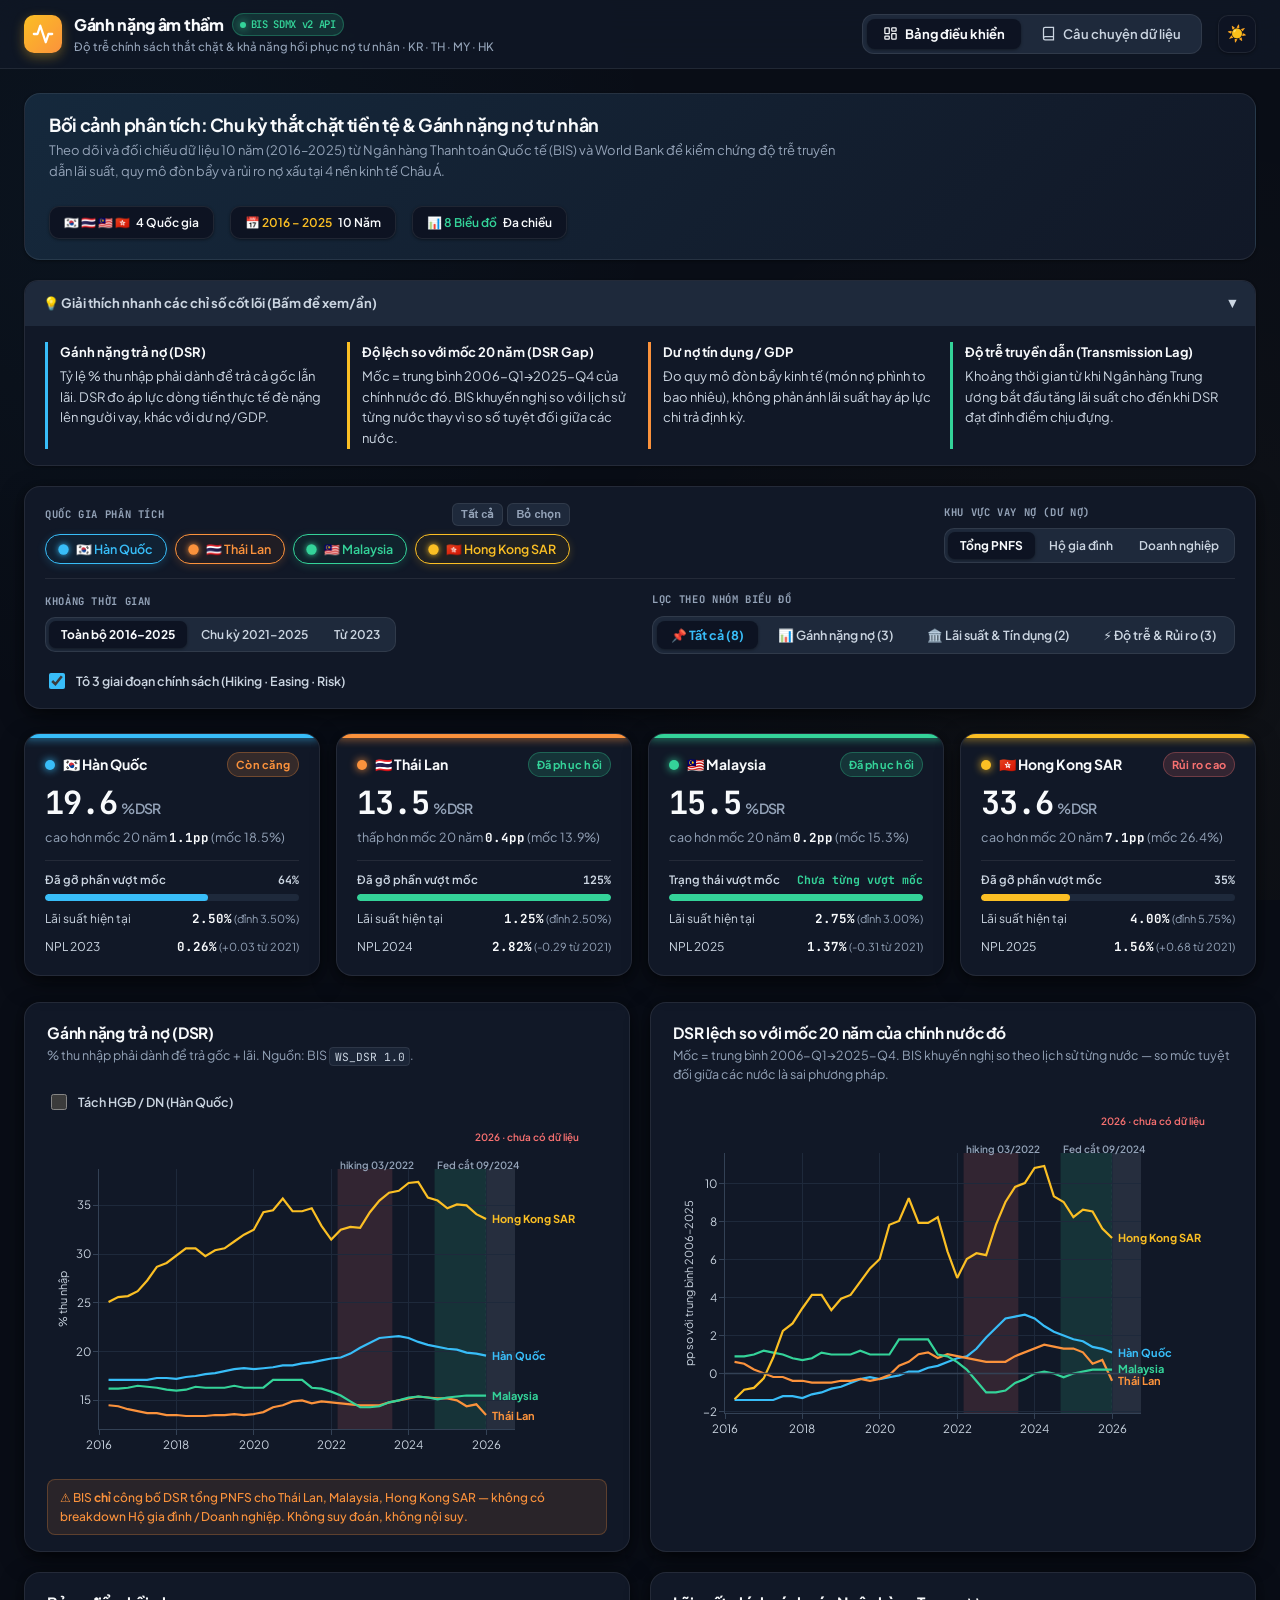
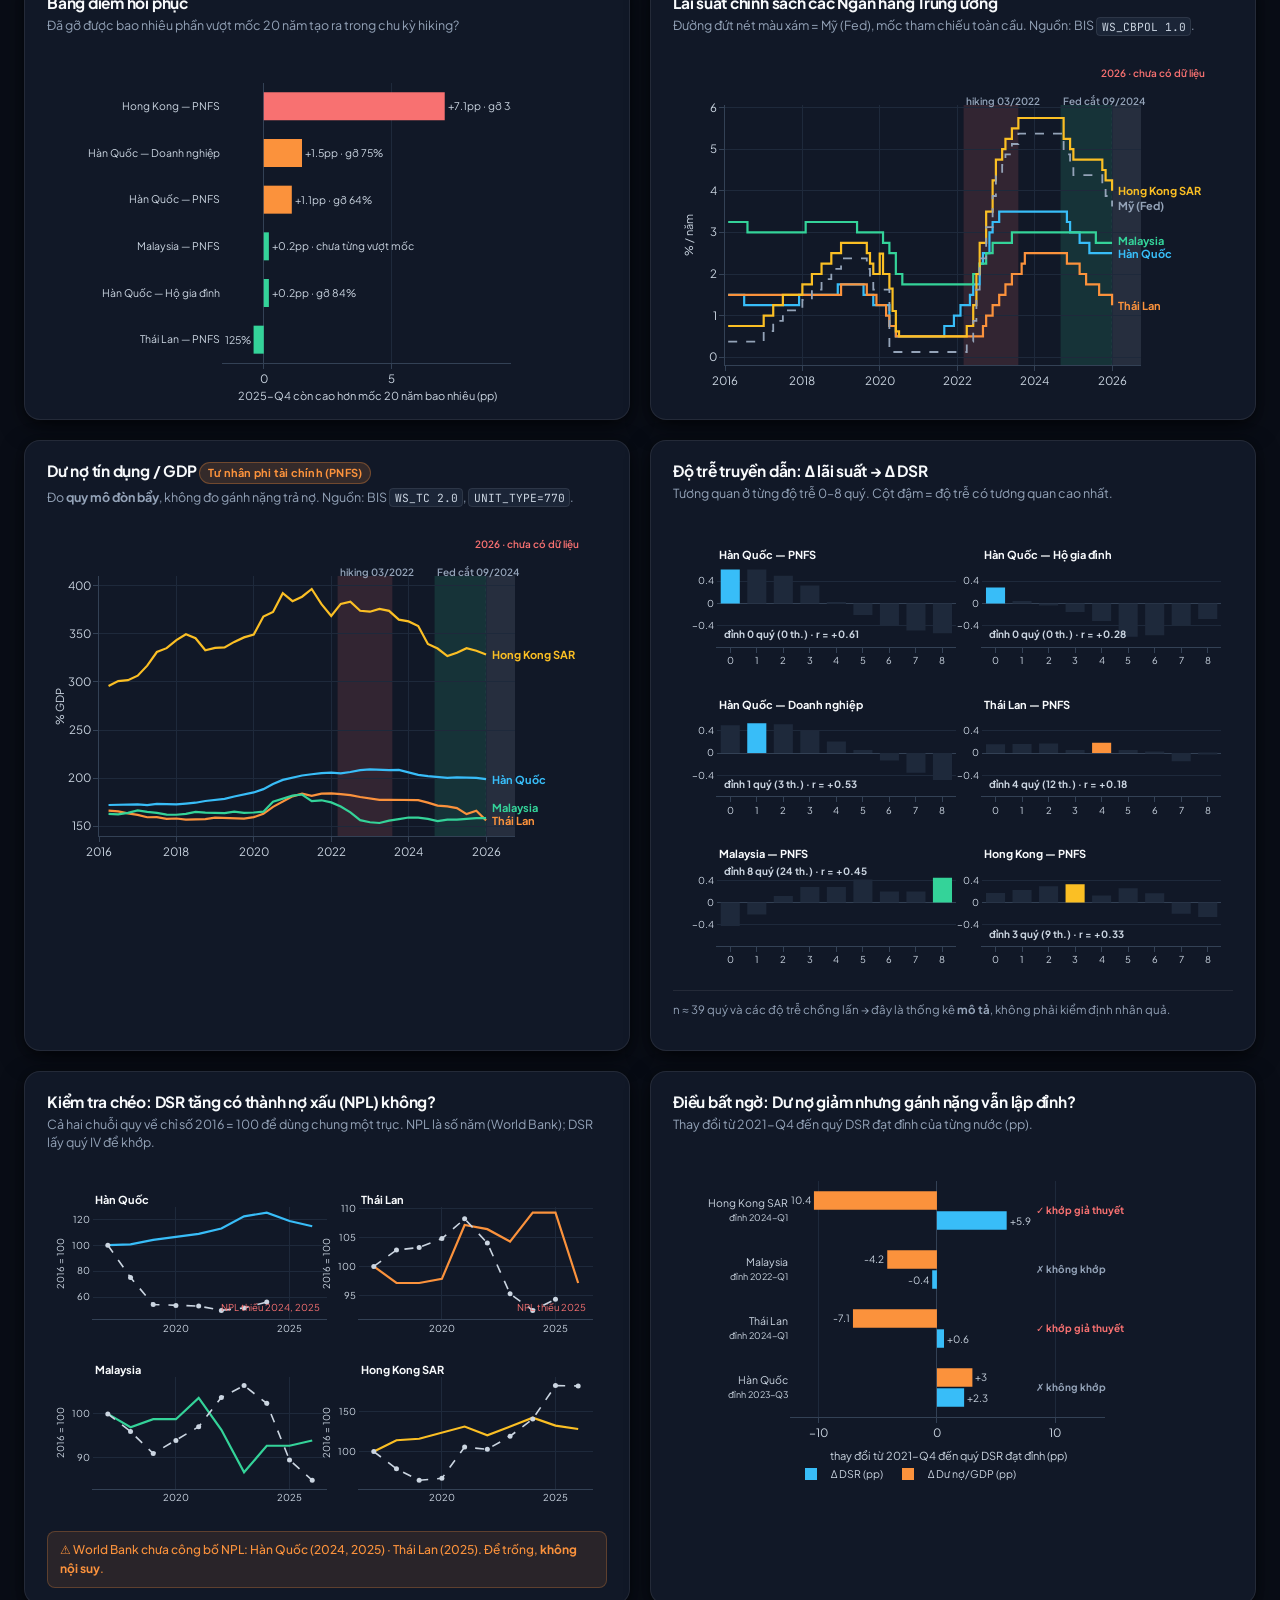
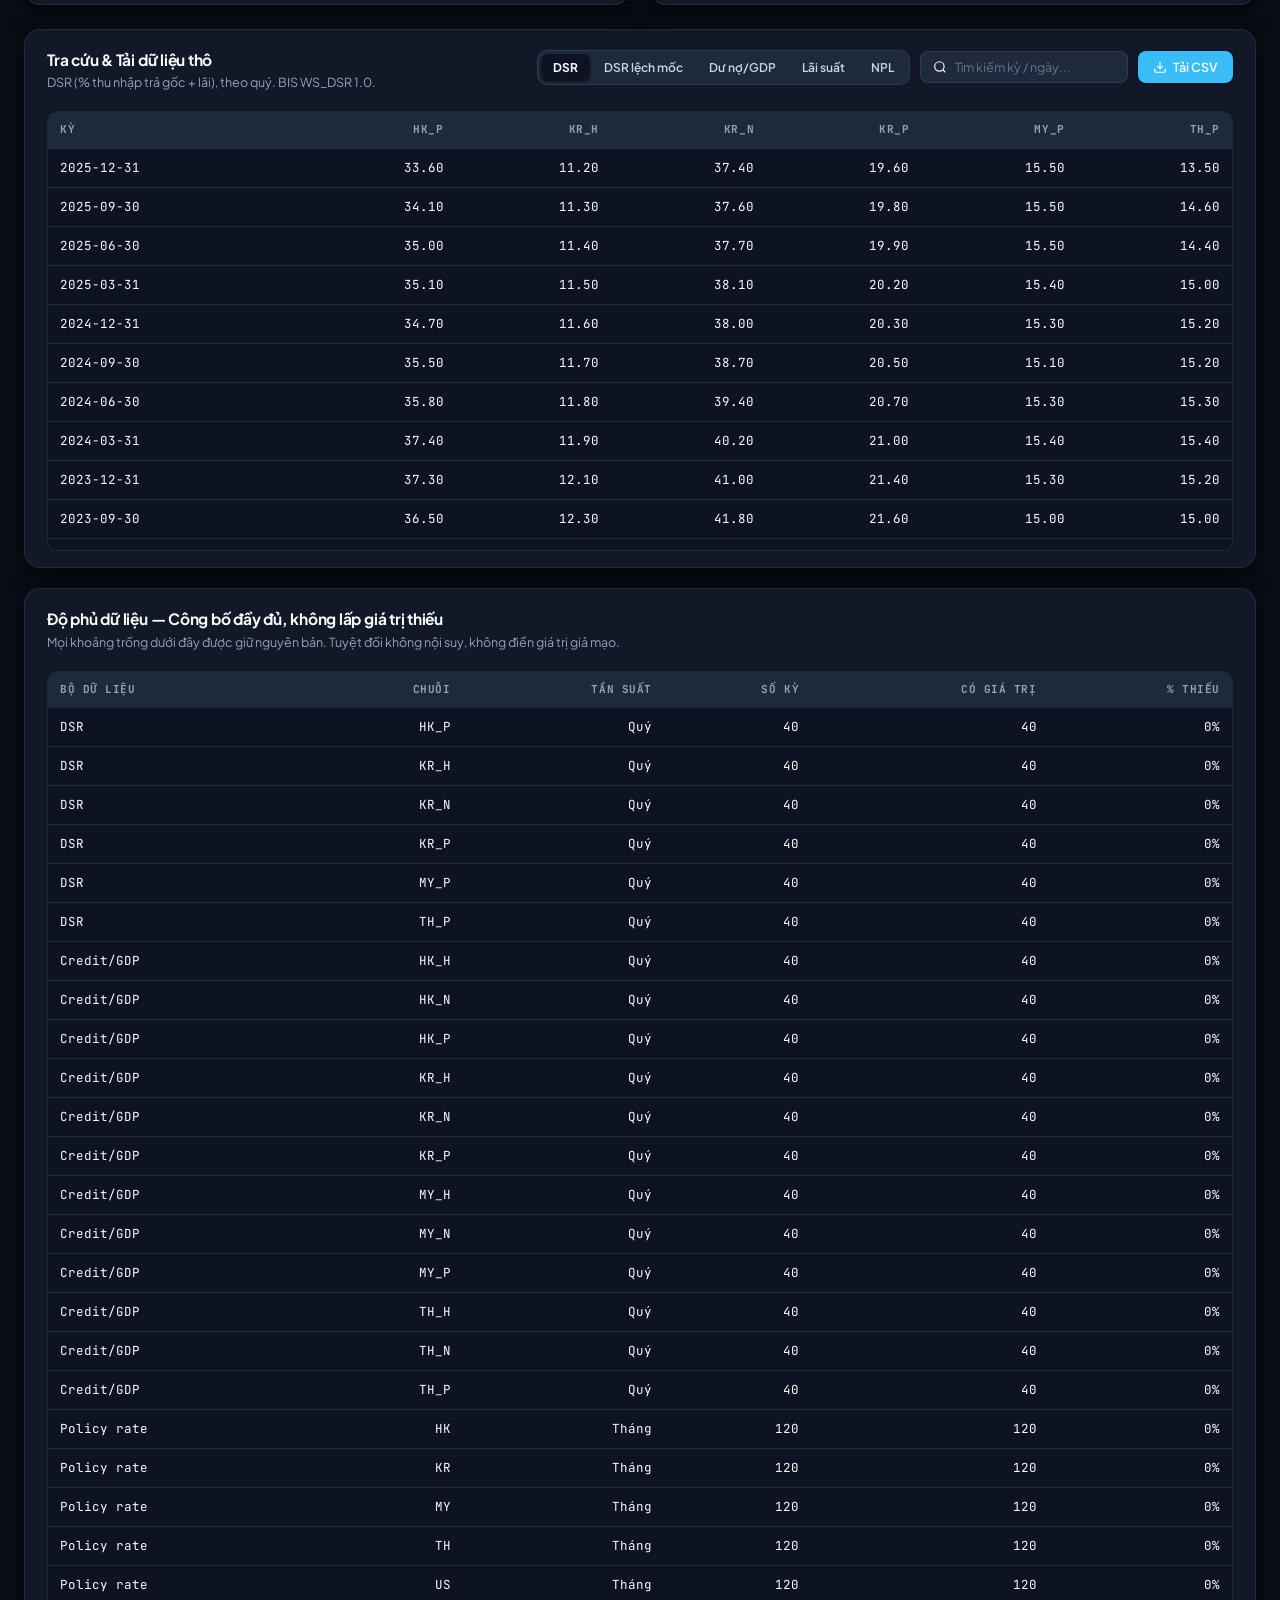
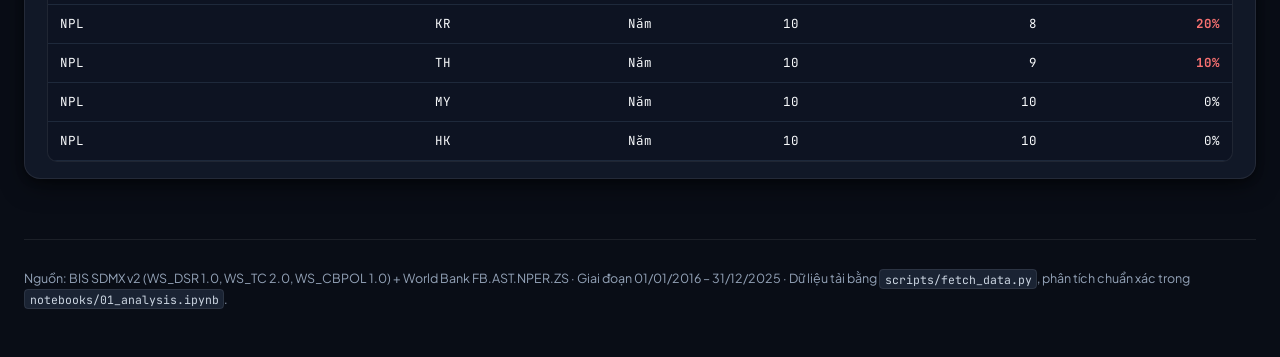
==== product/site/index.html @ a7ef631c "Refactor directory structure to root and modernize frontend dashboard UI/UX" ====
<!doctype html>
<html lang="vi" data-theme="dark">
<head>
<meta charset="utf-8">
<meta name="viewport" content="width=device-width, initial-scale=1">
<title>Gánh nặng âm thầm — Độ trễ chính sách tiền tệ ở Châu Á | BIS Macro Story</title>
<link rel="icon" href="data:image/svg+xml,%3Csvg xmlns=%27http://www.w3.org/2000/svg%27 viewBox=%270 0 16 16%27%3E%3Crect width=%2716%27 height=%2716%27 rx=%273%27 fill=%27%2338bdf8%27/%3E%3Cpath d=%27M3 12L6 7L9 9L13 3%27 stroke=%27%23fff%27 stroke-width=%271.8%27 fill=%27none%27/%3E%3C/svg%3E">
<link rel="stylesheet" href="styles.css">
</head>
<body>

<div id="read-progress"></div>

<!-- ═══════════════════════════ HEADER ═══════════════════════════ -->
<header>
  <div class="wrap head-in">
    <div class="brand-wrap">
      <div class="brand-icon">
        <svg width="22" height="22" viewBox="0 0 24 24" fill="none" stroke="currentColor" stroke-width="2.5" stroke-linecap="round" stroke-linejoin="round">
          <polyline points="22 12 18 12 15 21 9 3 6 12 2 12"></polyline>
        </svg>
      </div>
      <div class="brand">
        <div class="brand-title">
          Gánh nặng âm thầm
          <span class="badge-live">BIS SDMX v2 API</span>
        </div>
        <div class="brand-sub">Độ trễ chính sách thắt chặt & khả năng hồi phục nợ tư nhân · KR · TH · MY · HK</div>
      </div>
    </div>

    <div class="tabs" role="tablist">
      <button class="tab" role="tab" id="tab-dash" aria-selected="true">
        <svg width="15" height="15" viewBox="0 0 24 24" fill="none" stroke="currentColor" stroke-width="2"><rect x="3" y="3" width="7" height="9" rx="1"></rect><rect x="14" y="3" width="7" height="5" rx="1"></rect><rect x="14" y="12" width="7" height="9" rx="1"></rect><rect x="3" y="16" width="7" height="5" rx="1"></rect></svg>
        Bảng điều khiển
      </button>
      <button class="tab" role="tab" id="tab-story" aria-selected="false">
        <svg width="15" height="15" viewBox="0 0 24 24" fill="none" stroke="currentColor" stroke-width="2"><path d="M4 19.5A2.5 2.5 0 0 1 6.5 17H20"></path><path d="M6.5 2H20v20H6.5A2.5 2.5 0 0 1 4 19.5v-15A2.5 2.5 0 0 1 6.5 2z"></path></svg>
        Câu chuyện dữ liệu
      </button>
    </div>

    <div class="head-actions">
      <button class="icon-btn" id="theme" title="Đổi giao diện Sáng / Tối" aria-label="Đổi giao diện Sáng / Tối">
        <span id="theme-icon">◐</span>
      </button>
    </div>
  </div>
</header>

<!-- ═══════════════════════════ DASHBOARD ═══════════════════════════ -->
<main class="wrap" id="view-dash">

  <!-- Hero Overview Card -->
  <div class="hero-bar">
    <div class="hero-text">
      <h2>Bối cảnh phân tích: Chu kỳ thắt chặt tiền tệ & Gánh nặng nợ tư nhân</h2>
      <p>Theo dõi và đối chiếu dữ liệu 10 năm (2016–2025) từ Ngân hàng Thanh toán Quốc tế (BIS) và World Bank để kiểm chứng độ trễ truyền dẫn lãi suất, quy mô đòn bẩy và rủi ro nợ xấu tại 4 nền kinh tế Châu Á.</p>
    </div>
    <div class="hero-stats">
      <div class="hero-stat-badge">
        <span style="color:var(--kr)">🇰🇷 🇹🇭 🇲🇾 🇭🇰</span> 4 Quốc gia
      </div>
      <div class="hero-stat-badge">
        <span style="color:var(--hk)">📅 2016 – 2025</span> 10 Năm
      </div>
      <div class="hero-stat-badge">
        <span style="color:var(--good)">📊 8 Biểu đồ</span> Đa chiều
      </div>
    </div>
  </div>

  <!-- Collapsible Quick Guide -->
  <div class="explainer-box">
    <div class="explainer-summary" id="explainer-toggle">
      <span>💡 <b>Giải thích nhanh các chỉ số cốt lõi (Bấm để xem/ẩn)</b></span>
      <span id="explainer-arrow" style="font-size:11px">▼</span>
    </div>
    <div class="explainer-content" id="explainer-content">
      <div class="explainer-item" style="border-left-color: var(--kr);">
        <strong>Gánh nặng trả nợ (DSR)</strong>
        Tỷ lệ % thu nhập phải dành để trả cả gốc lẫn lãi. DSR đo áp lực dòng tiền thực tế đè nặng lên người vay, khác với dư nợ/GDP.
      </div>
      <div class="explainer-item" style="border-left-color: var(--hk);">
        <strong>Độ lệch so với mốc 20 năm (DSR Gap)</strong>
        Mốc = trung bình 2006-Q1→2025-Q4 của chính nước đó. BIS khuyến nghị so với lịch sử từng nước thay vì so số tuyệt đối giữa các nước.
      </div>
      <div class="explainer-item" style="border-left-color: var(--th);">
        <strong>Dư nợ tín dụng / GDP</strong>
        Đo quy mô đòn bẩy kinh tế (món nợ phình to bao nhiêu), không phản ánh lãi suất hay áp lực chi trả định kỳ.
      </div>
      <div class="explainer-item" style="border-left-color: var(--my);">
        <strong>Độ trễ truyền dẫn (Transmission Lag)</strong>
        Khoảng thời gian từ khi Ngân hàng Trung ương bắt đầu tăng lãi suất cho đến khi DSR đạt đỉnh điểm chịu đựng.
      </div>
    </div>
  </div>

  <!-- Smart Filter Toolbar -->
  <div class="filters">
    <!-- Top row: Countries and Borrower sector -->
    <div class="filter-row-top">
      <div class="fgroup">
        <div style="display:flex;align-items:center;justify-content:space-between;gap:8px">
          <span class="flabel">Quốc gia phân tích</span>
          <div class="quick-chips">
            <button class="btn-mini" id="btn-all-countries">Tất cả</button>
            <button class="btn-mini" id="btn-clear-countries">Bỏ chọn</button>
          </div>
        </div>
        <div class="chips" id="chips"></div>
      </div>

      <div class="fgroup">
        <span class="flabel">Khu vực vay nợ (Dư nợ)</span>
        <div class="seg" id="borrower">
          <button data-b="P" aria-pressed="true">Tổng PNFS</button>
          <button data-b="H" aria-pressed="false">Hộ gia đình</button>
          <button data-b="N" aria-pressed="false">Doanh nghiệp</button>
        </div>
      </div>
    </div>

    <!-- Bottom row: Time range, Chart topic switcher, Phase toggle -->
    <div class="filter-row-bottom">
      <div class="fgroup">
        <span class="flabel">Khoảng thời gian</span>
        <div class="seg" id="range">
          <button data-r="all" aria-pressed="true">Toàn bộ 2016–2025</button>
          <button data-r="cycle" aria-pressed="false">Chu kỳ 2021–2025</button>
          <button data-r="recent" aria-pressed="false">Từ 2023</button>
        </div>
      </div>

      <div class="fgroup">
        <span class="flabel">Lọc theo nhóm biểu đồ</span>
        <div class="chart-cats" id="chart-cats">
          <button class="cat-btn active" data-cat="all">📌 Tất cả (8)</button>
          <button class="cat-btn" data-cat="dsr">📊 Gánh nặng nợ (3)</button>
          <button class="cat-btn" data-cat="macro">🏛️ Lãi suất & Tín dụng (2)</button>
          <button class="cat-btn" data-cat="risk">⚡ Độ trễ & Rủi ro (3)</button>
        </div>
      </div>

      <div class="fgroup" style="justify-content:flex-end">
        <label class="switch">
          <input type="checkbox" id="phases" checked>
          Tô 3 giai đoạn chính sách (Hiking · Easing · Risk)
        </label>
      </div>
    </div>
  </div>

  <!-- KPI Cards -->
  <div class="kpis" id="kpis"></div>

  <!-- Charts Grid -->
  <div class="grid" id="charts-grid">
    <!-- Card 1: DSR -->
    <div class="card" data-cat="dsr">
      <div class="cardhead">
        <div>
          <h3>Gánh nặng trả nợ (DSR)</h3>
          <p class="note">% thu nhập phải dành để trả gốc + lãi. Nguồn: BIS <code>WS_DSR 1.0</code>.</p>
        </div>
        <label class="switch"><input type="checkbox" id="kr-split"> Tách HGĐ / DN (Hàn Quốc)</label>
      </div>
      <div class="chart" id="c-dsr"></div>
      <div class="warnbar" id="dsr-warn"></div>
    </div>

    <!-- Card 2: DSR Gap -->
    <div class="card" data-cat="dsr">
      <div class="cardhead">
        <div>
          <h3>DSR lệch so với mốc 20 năm của chính nước đó</h3>
          <p class="note">Mốc = trung bình 2006-Q1→2025-Q4. BIS khuyến nghị so theo lịch sử từng nước — so mức tuyệt đối giữa các nước là sai phương pháp.</p>
        </div>
      </div>
      <div class="chart" id="c-gap"></div>
    </div>

    <!-- Card 3: Recovery Scorecard -->
    <div class="card" data-cat="dsr">
      <div class="cardhead">
        <div>
          <h3>Bảng điểm hồi phục</h3>
          <p class="note">Đã gỡ được bao nhiêu phần vượt mốc 20 năm tạo ra trong chu kỳ hiking?</p>
        </div>
      </div>
      <div class="chart" id="c-recovery"></div>
    </div>

    <!-- Card 4: Policy Rate -->
    <div class="card" data-cat="macro">
      <div class="cardhead">
        <div>
          <h3>Lãi suất chính sách các Ngân hàng Trung ương</h3>
          <p class="note">Đường đứt nét màu xám = Mỹ (Fed), mốc tham chiếu toàn cầu. Nguồn: BIS <code>WS_CBPOL 1.0</code>.</p>
        </div>
      </div>
      <div class="chart" id="c-policy"></div>
    </div>

    <!-- Card 5: Credit/GDP -->
    <div class="card" data-cat="macro">
      <div class="cardhead">
        <div>
          <h3>Dư nợ tín dụng / GDP <span id="bor-tag" class="pill warn"></span></h3>
          <p class="note">Đo <b>quy mô đòn bẩy</b>, không đo gánh nặng trả nợ. Nguồn: BIS <code>WS_TC 2.0</code>, <code>UNIT_TYPE=770</code>.</p>
        </div>
      </div>
      <div class="chart" id="c-credit"></div>
    </div>

    <!-- Card 6: Transmission Lag -->
    <div class="card" data-cat="risk">
      <div class="cardhead">
        <div>
          <h3>Độ trễ truyền dẫn: Δ lãi suất → Δ DSR</h3>
          <p class="note">Tương quan ở từng độ trễ 0–8 quý. Cột đậm = độ trễ có tương quan cao nhất.</p>
        </div>
      </div>
      <div class="chart" id="c-lag"></div>
      <p class="foot">n ≈ 39 quý và các độ trễ chồng lấn → đây là thống kê <b>mô tả</b>, không phải kiểm định nhân quả.</p>
    </div>

    <!-- Card 7: NPL Cross-check -->
    <div class="card" data-cat="risk">
      <div class="cardhead">
        <div>
          <h3>Kiểm tra chéo: DSR tăng có thành nợ xấu (NPL) không?</h3>
          <p class="note">Cả hai chuỗi quy về chỉ số 2016 = 100 để dùng chung một trục. NPL là số năm (World Bank); DSR lấy quý IV để khớp.</p>
        </div>
      </div>
      <div class="chart" id="c-npl"></div>
      <div class="warnbar" id="npl-warn"></div>
    </div>

    <!-- Card 8: Surprise Analysis -->
    <div class="card" data-cat="risk">
      <div class="cardhead">
        <div>
          <h3>Điều bất ngờ: Dư nợ giảm nhưng gánh nặng vẫn lập đỉnh?</h3>
          <p class="note">Thay đổi từ 2021-Q4 đến quý DSR đạt đỉnh của từng nước (pp).</p>
        </div>
      </div>
      <div class="chart" id="c-surprise"></div>
    </div>
  </div>

  <!-- Raw Data Table -->
  <div class="card" style="margin-top:24px">
    <div class="cardhead">
      <div>
        <h3>Tra cứu & Tải dữ liệu thô</h3>
        <p class="note" id="table-note"></p>
      </div>
      <div style="display:flex;gap:10px;align-items:center;flex-wrap:wrap">
        <div class="seg" id="tableset">
          <button data-t="dsr" aria-pressed="true">DSR</button>
          <button data-t="dsr_gap" aria-pressed="false">DSR lệch mốc</button>
          <button data-t="credit" aria-pressed="false">Dư nợ/GDP</button>
          <button data-t="policy" aria-pressed="false">Lãi suất</button>
          <button data-t="npl" aria-pressed="false">NPL</button>
        </div>
        <div class="search-box">
          <svg width="14" height="14" viewBox="0 0 24 24" fill="none" stroke="currentColor" stroke-width="2"><circle cx="11" cy="11" r="8"></circle><line x1="21" y1="21" x2="16.65" y2="16.65"></line></svg>
          <input type="text" id="table-search" placeholder="Tìm kiếm kỳ / ngày...">
        </div>
        <button class="btn btn-primary" id="dl">
          <svg width="14" height="14" viewBox="0 0 24 24" fill="none" stroke="currentColor" stroke-width="2"><path d="M21 15v4a2 2 0 0 1-2 2H5a2 2 0 0 1-2-2v-4"></path><polyline points="7 10 12 15 17 10"></polyline><line x1="12" y1="15" x2="12" y2="3"></line></svg>
          Tải CSV
        </button>
      </div>
    </div>
    <div class="tablewrap" style="max-height:440px;overflow-y:auto">
      <table id="table"></table>
    </div>
  </div>

  <!-- Data Coverage Table -->
  <div class="card" style="margin-top:20px">
    <div class="cardhead">
      <div>
        <h3>Độ phủ dữ liệu — Công bố đầy đủ, không lấp giá trị thiếu</h3>
        <p class="note">Mọi khoảng trống dưới đây được giữ nguyên bản. Tuyệt đối không nội suy, không điền giá trị giả mạo.</p>
      </div>
    </div>
    <div class="tablewrap"><table id="cov"></table></div>
  </div>

  <footer>
    <span id="src"></span> · Giai đoạn 01/01/2016 – 31/12/2025 ·
    Dữ liệu tải bằng <code>scripts/fetch_data.py</code>, phân tích chuẩn xác trong <code>notebooks/01_analysis.ipynb</code>.
  </footer>
</main>

<!-- ═══════════════════════════ STORY ═══════════════════════════ -->
<main class="wrap" id="view-story" hidden>
  <div class="story">
    <div class="story-header">
      <div class="story-tag">Báo cáo phân tích chuyên sâu · BIS Data Story</div>
      <h1>Bốn nền kinh tế, một cú sốc lãi suất, bốn kết cục</h1>
      <p class="lede">
        Tháng 9/2026 Fed đang cân nhắc tăng lãi suất trở lại. Câu hỏi không phải là “lãi suất sẽ lên bao nhiêu”, mà là <b>ai còn sức chịu vòng hai</b> — và dữ liệu thực tế từ BIS cho thấy khoảng cách giữa bốn nước lớn đến mức không thể gộp chung thành một câu chuyện “Châu Á”.
      </p>
    </div>

    <!-- Executive Summary Box -->
    <div class="exec-summary">
      <h3>
        <svg width="18" height="18" viewBox="0 0 24 24" fill="none" stroke="currentColor" stroke-width="2.5"><circle cx="12" cy="12" r="10"></circle><line x1="12" y1="16" x2="12" y2="12"></line><line x1="12" y1="8" x2="12.01" y2="8"></line></svg>
        Tóm tắt điều hành (Executive Summary)
      </h3>
      <div class="exec-grid">
        <div class="exec-card" style="--ec: var(--hk);">
          <div class="exec-country">🇭🇰 Hong Kong SAR</div>
          <div class="exec-verdict"><b>Rủi ro cao nhất:</b> Neo tỷ giá theo Fed, nợ xấu vọt +77%, DSR vượt mốc +10.9pp, mới gỡ được 35.8% phần vượt đỉnh.</div>
        </div>
        <div class="exec-card" style="--ec: var(--kr);">
          <div class="exec-country">🇰🇷 Hàn Quốc</div>
          <div class="exec-verdict"><b>Truyền dẫn tức thì:</b> Lãi suất thả nổi làm DSR vọt sau 0-1 quý (r ≈ 0.61). Doanh nghiệp tiếp tục vay thêm giữa kỳ hiking.</div>
        </div>
        <div class="exec-card" style="--ec: var(--th);">
          <div class="exec-country">🇹🇭 Thái Lan</div>
          <div class="exec-verdict"><b>Đã phục hồi:</b> Gỡ 100% phần vượt mốc, DSR đã thấp hơn trung bình 20 năm, lãi suất thấp nhất nhóm (2.25%).</div>
        </div>
        <div class="exec-card" style="--ec: var(--my);">
          <div class="exec-country">🇲🇾 Malaysia</div>
          <div class="exec-verdict"><b>Tấm khiên tự chủ:</b> Tăng lãi suất ít nhất (+1.25pp), không bị cuốn theo Fed, DSR ổn định và nợ xấu tiếp tục giảm.</div>
        </div>
      </div>
    </div>

    <!-- Sticky Table of Contents Pill Bar -->
    <div class="toc-wrap">
      <div class="toc">
        <a href="#s1">1 · Mở đầu</a>
        <a href="#s2">2 · Câu hỏi</a>
        <a href="#s3">3 · Ai vay</a>
        <a href="#s4">4 · Dữ liệu cho thấy gì</a>
        <a href="#s5">5 · Tín hiệu cảnh báo</a>
        <a href="#s6">6 · Kiểm tra chéo</a>
        <a href="#s7">7 · Điều bất ngờ</a>
        <a href="#s8">8 · Tại sao quan trọng</a>
        <a href="#s9">9 · Giới hạn</a>
      </div>
    </div>

    <section id="s1">
      <h2><span class="num">1</span>Mở đầu — Tín hiệu đáng chú ý</h2>
      <p>Cuối 2025, gánh nặng trả nợ của khu vực tư nhân Hong Kong vẫn ở
        <span class="num-hl" data-v="hk_now"></span>% thu nhập — cao hơn
        <span class="num-hl" data-v="hk_gap"></span> điểm phần trăm so với mức trung bình 20 năm
        của <i>chính Hong Kong</i>. Tức mới gỡ được <span class="num-hl" data-v="hk_repaid"></span>%
        phần vượt mức mà chu kỳ hiking tạo ra.</p>
      <p>Cùng thời điểm, Thái Lan đã xuống <span class="num-hl" data-v="th_now"></span>%,
        <b>thấp hơn</b> mốc 20 năm của mình <span class="num-hl" data-v="th_gap_abs"></span>pp:
        gỡ xong và còn dư.</p>
      <div class="card">
        <h3>DSR lệch so với mốc 20 năm của chính nước đó</h3>
        <div class="chart" id="s-gap"></div>
      </div>
    </section>

    <section id="s2">
      <h2><span class="num">2</span>Câu hỏi — Rủi ro nào?</h2>
      <p>Câu hỏi chỉ trả lời được nếu tách bạch hai khái niệm hay bị nhầm lẫn:</p>
      <ul>
        <li><b>Dư nợ / GDP</b> — quy mô đòn bẩy, món nợ <i>to</i> bao nhiêu (BIS <code>WS_TC</code>).</li>
        <li><b>DSR</b> — phần trăm thu nhập thực sự phải chi ra mỗi kỳ để trả gốc + lãi (BIS <code>WS_DSR</code>).</li>
      </ul>
      <div class="callout warn">
        <b>Điểm mấu chốt</b>
        Một nền kinh tế có thể <b>giảm nợ mà vẫn ngộp thở</b>, nếu lãi suất trên phần nợ còn lại tăng nhanh hơn tốc độ trả bớt nợ gốc. Mục 7 cho thấy điều đó xảy ra ở đâu — và ở đâu thì không.
      </div>
    </section>

    <section id="s3">
      <h2><span class="num">3</span>Ai vay / ai cho vay?</h2>
      <p><code>TC_LENDERS = A</code> (All sectors): dư nợ tính cả ngân hàng trong nước, nước ngoài, trái phiếu và nguồn phi ngân hàng — rộng hơn “tín dụng ngân hàng”.</p>
      <div class="callout crit">
        <b>Giới hạn dữ liệu quyết định độ sâu của câu chuyện</b>
        DSR có breakdown Hộ gia đình / Doanh nghiệp <b>chỉ ở Hàn Quốc</b>. Thái Lan, Malaysia, Hong Kong chỉ có DSR tổng PNFS. Dư nợ/GDP thì tách được H/N ở cả bốn nước — nên câu hỏi “ai vay” trả lời được ở cả bốn, còn “ai đang ngộp thở” thì <b>chỉ Hàn Quốc trả lời được</b>.
      </div>
      <div class="card">
        <h3>Cơ cấu người vay, 2025-Q4 (% GDP)</h3>
        <div class="chart" id="s-mix"></div>
      </div>
      <p>Hong Kong nghiêng hẳn về <b>doanh nghiệp</b> — di sản của trung tâm tài chính và bất động sản thương mại. Hàn Quốc và Thái Lan cân bằng hơn giữa hai khu vực.</p>
    </section>

    <section id="s4">
      <h2><span class="num">4</span>Dữ liệu cho thấy gì?</h2>
      <p><b>Cường độ cú sốc lãi suất chênh nhau tới bốn lần.</b> Từ đáy 2021 đến đỉnh:
        Hong Kong <span class="num-hl" data-v="hk_hike"></span>pp, Hàn Quốc
        <span class="num-hl" data-v="kr_hike"></span>pp, Thái Lan
        <span class="num-hl" data-v="th_hike"></span>pp, Malaysia chỉ
        <span class="num-hl" data-v="my_hike"></span>pp.</p>
      <p>Hong Kong tăng đúng bằng Fed và đúng tháng với Fed (03/2022) — hệ quả cơ học của chế độ neo tỷ giá: HKMA không có lựa chọn nào khác.</p>
      <div class="card">
        <h3>Lãi suất chính sách — Mỹ dẫn nhịp</h3>
        <div class="chart" id="s-policy"></div>
      </div>
      <p><b>Và kết quả đúng theo thứ tự cường độ.</b> Mức DSR vượt mốc 20 năm tại đỉnh: Hong Kong +10.9pp, Hàn Quốc +3.1pp, Thái Lan +1.5pp, Malaysia +0.2pp. Nước nào bị buộc theo Fed sát nhất thì trả giá đắt nhất.</p>
    </section>

    <section id="s5">
      <h2><span class="num">5</span>Tín hiệu cảnh báo</h2>
      <p>Giả thuyết ban đầu: <i>DSR tăng đột biến 12–18 tháng sau khi NHTW bắt đầu tăng lãi suất.</i></p>
      <div class="callout crit">
        <b>Dữ liệu chỉ ủng hộ một phần — và độ trễ thật DÀI HƠN giả thuyết</b>
        Chỉ <span class="num-hl" data-v="lag_fits"></span>/6 chuỗi rơi đúng khoảng 12–18 tháng. Trung vị quan sát được: <span class="num-hl" data-v="lag_median"></span> tháng.
      </div>
      <div class="card">
        <h3>Độ trễ thực tế: Từ lần tăng lãi suất đầu tiên đến quý DSR đạt đỉnh</h3>
        <div class="chart" id="s-lag"></div>
      </div>
      <p><b>Đây là một phát hiện, không phải một thất bại</b> — và nó làm rủi ro <i>tệ hơn</i>: nếu độ trễ thật là ~2 năm chứ không phải ~1.5 năm, một đợt re-hike tháng 9/2026 sẽ đổ gánh nặng xuống tận <b>2028</b>, chồng lên phần vượt mức Hong Kong còn chưa gỡ xong từ vòng trước.</p>
      <p>Tương quan theo độ trễ cũng cho thấy sự phân hoá: Hàn Quốc truyền dẫn nhanh và mạnh (r ≈ +0.61 ngay ở lag 0–1 quý — nợ lãi suất thả nổi tái định giá gần như tức thì), còn Thái Lan và Malaysia gần như không có tín hiệu truyền dẫn ngắn hạn nào.</p>
    </section>

    <section id="s6">
      <h2><span class="num">6</span>Kiểm tra bằng chỉ tiêu khác — NPL ratio</h2>
      <div class="callout crit">
        <b>Cross-check này bác bỏ mối liên hệ ta mong đợi tìm thấy, ở 3 trên 4 nước</b>
        Chỉ Hong Kong cho thấy chuỗi truyền dẫn kinh điển <i>lãi suất → gánh nặng trả nợ → vỡ nợ</i>.
      </div>
      <div class="card">
        <h3>DSR và NPL — Chỉ số 2016 = 100</h3>
        <div class="chart tall" id="s-npl"></div>
      </div>
      <p>Ở Hàn Quốc và Thái Lan, tương quan mức thậm chí <b>âm</b>
        (<span class="num-hl" data-v="kr_corr"></span> và <span class="num-hl" data-v="th_corr"></span>):
        DSR đi lên trong khi nợ xấu đi xuống. Ba cách giải thích, không loại trừ nhau:</p>
      <ul>
        <li>Hộ gia đình <b>thắt lưng buộc bụng để trả nợ đúng hạn</b> — gánh nặng có thật nhưng chưa thành vỡ nợ; cái giá nằm ở tiêu dùng bị hy sinh, không nằm ở sổ sách ngân hàng.</li>
        <li>Các biện pháp <b>giãn / tái cơ cấu nợ</b> hậu COVID giữ khoản vay ở trạng thái “bình thường”.</li>
        <li>NPL là <b>chỉ báo trễ</b>, và ta còn thiếu đúng hai năm cuối ở Hàn Quốc.</li>
      </ul>
      <div class="callout">
        <b>Cảnh báo dữ liệu</b>
        World Bank chưa có NPL Hàn Quốc 2024–2025 và Thái Lan 2025. <b>Không nội suy</b> — mọi so sánh dùng đúng năm cuối có số thật của từng nước, và biểu đồ ghi rõ khoảng trống.
      </div>
    </section>

    <section id="s7">
      <h2><span class="num">7</span>Điều bất ngờ</h2>
      <p>Giả thuyết ban đầu: <i>Dư nợ/GDP giảm nhẹ, nhưng DSR lại lập đỉnh.</i>
        <b>Đúng ở <span class="num-hl" data-v="surp_fits"></span>/4 nước — và chỗ nó SAI mới là chỗ đáng nói.</b></p>
      <div class="card">
        <h3>Δ DSR so với Δ Dư nợ/GDP, từ 2021-Q4 đến quý DSR đạt đỉnh</h3>
        <div class="chart" id="s-surprise"></div>
      </div>
      <ul>
        <li><b>Hong Kong</b> — bản mẫu hoàn hảo: dư nợ/GDP <b>giảm 10.4pp</b> trong khi DSR <b>tăng 5.9pp</b>. Nợ ít đi, mà trả nặng hơn hẳn.</li>
        <li><b>Thái Lan</b> — cùng chiều nhưng nhẹ: dư nợ −7.1pp, DSR +0.6pp.</li>
        <li><b>Hàn Quốc</b> — ngược hẳn: <b>cả hai cùng tăng</b>. Gánh nặng không đến từ lãi suất bóp một món nợ đang co lại, mà từ <b>vay thêm giữa lúc lãi suất đang lên</b> — một loại rủi ro khác hẳn.</li>
        <li><b>Malaysia</b> — cả hai cùng giảm. Không có nghịch lý: giảm đòn bẩy thật sự.</li>
      </ul>
      <div class="callout ok">
        <b>Điều bất ngờ thật sự, nằm ngoài đề cương</b>
        Chính sách tiền tệ độc lập là tấm khiên <b>đo được bằng số</b>. Malaysia — nước duy nhất không phải chạy theo Fed (chỉ tăng 1.25pp) — kết thúc chu kỳ với DSR gần như không đổi và nợ xấu <b>giảm</b>. Hong Kong — nước không có lựa chọn vì neo tỷ giá — lĩnh trọn mọi thiệt hại. Cùng một cú sốc từ Fed, hai kết cục ở hai cực; biến số phân biệt chúng là <b>quyền tự quyết về lãi suất</b>.
      </div>
    </section>

    <section id="s8">
      <h2><span class="num">8</span>Tại sao điều này quan trọng?</h2>
      <p>Nếu FOMC tăng lãi suất trở lại, bốn nước bước vào vòng hai từ bốn vạch xuất phát khác nhau — và <b>thứ tự rủi ro không giống thứ tự mà mức DSR tuyệt đối gợi ý</b>.</p>
      <div class="card">
        <h3>Đã gỡ được bao nhiêu phần vượt mốc 20 năm?</h3>
        <div class="chart" id="s-recovery"></div>
      </div>
      <div class="callout crit">
        <b>Hong Kong là nơi rủi ro tập trung</b>
        Ba lý do cộng dồn: gánh nặng còn cao nhất so với lịch sử của chính mình (<span data-v="hk_gap"></span>pp trên mốc), tốc độ hồi phục chậm nhất (<span data-v="hk_repaid"></span>%), và — quan trọng nhất — <b>không có quyền từ chối đợt tăng tiếp theo</b>. Cơ chế neo tỷ giá bảo đảm rằng Fed tăng thì HKMA tăng theo, bất kể khu vực tư nhân đã kịp hồi sức hay chưa. Hong Kong cũng là nước duy nhất nợ xấu <b>đã bắt đầu tăng thật</b> (+77% từ 2021) — chuỗi truyền dẫn tới vỡ nợ ở đây không còn là giả thuyết.
      </div>
      <p>Thái Lan ở cực ngược lại: gánh nặng đã dưới mức bình thường, và với lãi suất chính sách <span class="num-hl" data-v="th_rate"></span>% — thấp nhất nhóm — BoT còn dư địa cắt tiếp nếu cần.</p>
    </section>

    <section id="s9">
      <h2><span class="num">9</span>Giới hạn của phân tích</h2>
      <ol>
        <li><b>DSR breakdown chỉ có ở Hàn Quốc.</b> Ở Hàn Quốc, hộ gia đình và doanh nghiệp đạt đỉnh <b>cách nhau 9 tháng</b> (2022-Q4 và 2023-Q3). Rất có thể Hong Kong cũng có độ lệch tương tự, nhưng dữ liệu không cho phép khẳng định — nên không khẳng định. Dư nợ/GDP tách H/N chỉ là proxy cho “ai vay”; nó đo <b>quy mô nợ</b>, không đo <b>gánh nặng trả nợ</b>.</li>
        <li><b>NPL là số năm và còn thiếu.</b> Ghép DSR quý IV với NPL năm cho mỗi nước tối đa 10 điểm — mọi hệ số tương quan ở đây là <b>mô tả</b>, không đủ bậc tự do để kiểm định. Đã chọn hạ tần suất thay vì nội suy NPL lên quý, vì nội suy sẽ tạo ra quan sát bịa rồi dùng chính chúng tính tương quan.</li>
        <li><b>DSR của BIS giả định kỳ hạn còn lại và cơ cấu trả nợ cố định.</b> So sánh được qua thời gian trong cùng một nước, nhưng mức tuyệt đối giữa các nước thì không — vì vậy mọi so sánh xuyên quốc gia ở đây dùng <b>độ lệch so với mốc 20 năm của chính nước đó</b>.</li>
        <li><b>Tương quan không phải nhân quả.</b> Giai đoạn 2020–2022 có COVID, gói hỗ trợ tài khoá và chương trình giãn nợ chồng lấn lên tín hiệu lãi suất. Đỉnh DSR 2020-Q2 của Malaysia là hiệu ứng mẫu số (GDP sụp), không phải hiệu ứng lãi suất — đã loại khỏi phép đo độ trễ bằng cách chỉ tính đỉnh <b>sau</b> ngày NHTW tăng lãi suất.</li>
        <li><b>Vùng 2026 là vùng gạch chéo rỗng.</b> Dữ liệu dừng ở 31/12/2025; nguy cơ re-hike là bối cảnh để định vị câu chuyện — <b>không có một điểm dữ liệu nào được vẽ ở đó</b>.</li>
      </ol>
    </section>

    <footer>
      Nguồn: BIS SDMX API v2 (<code>WS_DSR 1.0</code>, <code>WS_TC 2.0</code>, <code>WS_CBPOL 1.0</code>)
      và World Bank <code>FB.AST.NPER.ZS</code>. Toàn bộ số liệu trên trang này được sinh lại từ
      <code>data/raw/</code> mỗi lần chạy <code>product/build_site.py</code> — không có con số nào gõ tay.
    </footer>
  </div>
</main>

<script src="vendor/plotly.min.js"></script>
<script src="app.js"></script>
</body>
</html>
---- product/site/styles.css ----
/* ── Google Fonts ───────────────────────────────────────────────────────── */
@import url('https://fonts.googleapis.com/css2?family=JetBrains+Mono:wght@400;500;600;700&family=Plus+Jakarta+Sans:ital,wght@0,300;0,400;0,500;0,600;0,700;0,800;1,400;1,600&display=swap');

/* ── Design Tokens & Variables ─────────────────────────────────────────── */
:root {
  color-scheme: light;
  --font-sans: 'Plus Jakarta Sans', system-ui, -apple-system, "Segoe UI", sans-serif;
  --font-mono: 'JetBrains Mono', ui-monospace, SFMono-Regular, Menlo, Monaco, Consolas, monospace;

  /* Surfaces */
  --bg: #f8fafc;
  --surface-0: #ffffff;
  --surface-1: #ffffff;
  --surface-2: #f1f5f9;
  --surface-3: #e2e8f0;
  
  /* Text & Inks */
  --ink: #0f172a;
  --ink-secondary: #334155;
  --ink-2: #334155;
  --muted: #64748b;
  --subtle: #94a3b8;

  /* Borders & Grid */
  --border: rgba(15, 23, 42, 0.08);
  --border-hover: rgba(15, 23, 42, 0.16);
  --grid: #e2e8f0;
  --axis: #cbd5e1;

  /* Country Accent Colors */
  --kr: #0284c7;        /* Korea Electric Blue */
  --th: #ea580c;        /* Thailand Warm Coral */
  --my: #059669;        /* Malaysia Emerald */
  --hk: #d97706;        /* Hong Kong Amber Gold */
  --us: #475569;        /* US Fed Slate */

  /* State Colors */
  --good: #10b981;
  --warning: #f59e0b;
  --serious: #f97316;
  --critical: #ef4444;

  /* Shadows & Highlights */
  --shadow-sm: 0 1px 3px rgba(15, 23, 42, 0.05);
  --shadow-md: 0 4px 16px -2px rgba(15, 23, 42, 0.08), 0 2px 6px -1px rgba(15, 23, 42, 0.04);
  --shadow-lg: 0 12px 32px -4px rgba(15, 23, 42, 0.12), 0 4px 12px -2px rgba(15, 23, 42, 0.06);
  --glass-bg: rgba(255, 255, 255, 0.85);
  --glass-border: rgba(15, 23, 42, 0.06);
}

:root[data-theme="dark"] {
  color-scheme: dark;

  /* Surfaces */
  --bg: #090d16;
  --surface-0: #0d1322;
  --surface-1: #111827;
  --surface-2: #1e293b;
  --surface-3: #334155;

  /* Text & Inks */
  --ink: #f8fafc;
  --ink-secondary: #cbd5e1;
  --ink-2: #cbd5e1;
  --muted: #94a3b8;
  --subtle: #64748b;

  /* Borders & Grid */
  --border: rgba(255, 255, 255, 0.08);
  --border-hover: rgba(255, 255, 255, 0.18);
  --grid: #1e293b;
  --axis: #334155;

  /* Country Accent Colors */
  --kr: #38bdf8;
  --th: #fb923c;
  --my: #34d399;
  --hk: #fbbf24;
  --us: #94a3b8;

  /* State Colors */
  --good: #34d399;
  --warning: #fbbf24;
  --serious: #fb923c;
  --critical: #f87171;

  /* Shadows & Highlights */
  --shadow-sm: 0 1px 3px rgba(0, 0, 0, 0.4);
  --shadow-md: 0 8px 24px -2px rgba(0, 0, 0, 0.5), 0 2px 8px -1px rgba(0, 0, 0, 0.4);
  --shadow-lg: 0 16px 40px -4px rgba(0, 0, 0, 0.7);
  --glass-bg: rgba(17, 24, 39, 0.82);
  --glass-border: rgba(255, 255, 255, 0.09);
}

/* ── Reset & Base Styles ─────────────────────────────────────────────────── */
*, *::before, *::after {
  box-sizing: border-box;
}

html {
  scroll-behavior: smooth;
  font-size: 14px;
}

body {
  margin: 0;
  padding: 0;
  background-color: var(--bg);
  color: var(--ink);
  font-family: var(--font-sans);
  line-height: 1.6;
  -webkit-font-smoothing: antialiased;
  -moz-osx-font-smoothing: grayscale;
  overflow-x: hidden;
  background-image: 
    radial-gradient(circle at 10% 20%, color-mix(in srgb, var(--kr) 4%, transparent) 0%, transparent 40%),
    radial-gradient(circle at 90% 80%, color-mix(in srgb, var(--hk) 3%, transparent) 0%, transparent 45%);
  background-attachment: fixed;
}

h1, h2, h3, h4 {
  font-weight: 700;
  line-height: 1.25;
  margin: 0;
  letter-spacing: -0.02em;
  color: var(--ink);
}

p {
  margin: 0 0 1rem;
}

code, kbd, samp, pre {
  font-family: var(--font-mono);
  font-size: 0.9em;
}

code {
  background: color-mix(in srgb, var(--surface-2) 80%, transparent);
  padding: 0.15em 0.4em;
  border-radius: 4px;
  border: 1px solid var(--border);
  color: var(--ink-secondary);
}

a {
  color: var(--kr);
  text-decoration: none;
  transition: color 0.15s ease;
}

a:hover {
  text-decoration: underline;
}

.wrap {
  max-width: 1280px;
  margin: 0 auto;
  padding-inline: 24px;
}

/* ── Reading Progress Bar ────────────────────────────────────────────────── */
#read-progress {
  position: fixed;
  top: 0;
  left: 0;
  height: 3px;
  background: linear-gradient(90deg, var(--kr), var(--hk), var(--th));
  width: 0%;
  z-index: 100;
  transition: width 0.1s linear;
}

/* ── Modern Navigation Header ────────────────────────────────────────────── */
header {
  position: sticky;
  top: 0;
  z-index: 50;
  background: var(--glass-bg);
  backdrop-filter: blur(16px);
  -webkit-backdrop-filter: blur(16px);
  border-bottom: 1px solid var(--border);
  transition: all 0.2s ease;
}

.head-in {
  display: flex;
  align-items: center;
  justify-content: space-between;
  gap: 16px;
  padding-block: 12px;
  flex-wrap: wrap;
}

.brand-wrap {
  display: flex;
  align-items: center;
  gap: 12px;
  margin-right: auto;
}

.brand-icon {
  width: 38px;
  height: 38px;
  border-radius: 10px;
  background: linear-gradient(135deg, var(--hk), var(--th));
  display: flex;
  align-items: center;
  justify-content: center;
  color: #fff;
  font-weight: 800;
  font-size: 18px;
  box-shadow: 0 4px 12px color-mix(in srgb, var(--hk) 35%, transparent);
}

.brand {
  display: flex;
  flex-direction: column;
}

.brand-title {
  font-size: 16px;
  font-weight: 800;
  letter-spacing: -0.02em;
  display: flex;
  align-items: center;
  gap: 8px;
}

.badge-live {
  font-family: var(--font-mono);
  font-size: 10.5px;
  font-weight: 600;
  padding: 2px 7px;
  border-radius: 999px;
  background: color-mix(in srgb, var(--good) 15%, transparent);
  color: var(--good);
  border: 1px solid color-mix(in srgb, var(--good) 30%, transparent);
  display: inline-flex;
  align-items: center;
  gap: 5px;
}

.badge-live::before {
  content: '';
  width: 6px;
  height: 6px;
  border-radius: 50%;
  background: var(--good);
  box-shadow: 0 0 8px var(--good);
  animation: pulse-dot 2s infinite ease-in-out;
}

@keyframes pulse-dot {
  0%, 100% { opacity: 1; transform: scale(1); }
  50% { opacity: 0.4; transform: scale(0.85); }
}

.brand-sub {
  font-size: 11.5px;
  color: var(--muted);
  font-weight: 500;
}

/* Tab Switcher */
.tabs {
  display: flex;
  gap: 4px;
  background: var(--surface-2);
  padding: 4px;
  border-radius: 12px;
  border: 1px solid var(--border);
}

.tab {
  border: 0;
  background: none;
  color: var(--ink-secondary);
  cursor: pointer;
  font-family: var(--font-sans);
  font-size: 13px;
  font-weight: 600;
  padding: 7px 16px;
  border-radius: 8px;
  display: inline-flex;
  align-items: center;
  gap: 7px;
  transition: all 0.2s cubic-bezier(0.4, 0, 0.2, 1);
}

.tab:hover {
  color: var(--ink);
}

.tab[aria-selected="true"] {
  background: var(--surface-0);
  color: var(--ink);
  box-shadow: var(--shadow-sm);
  font-weight: 700;
}

/* Header Controls */
.head-actions {
  display: flex;
  align-items: center;
  gap: 8px;
}

.icon-btn {
  border: 1px solid var(--border);
  background: var(--surface-0);
  color: var(--ink-secondary);
  width: 38px;
  height: 38px;
  border-radius: 10px;
  cursor: pointer;
  display: inline-flex;
  align-items: center;
  justify-content: center;
  font-size: 16px;
  transition: all 0.15s ease;
  box-shadow: var(--shadow-sm);
}

.icon-btn:hover {
  background: var(--surface-2);
  color: var(--ink);
  transform: translateY(-1px);
}

/* ── Hero Overview Bar ───────────────────────────────────────────────────── */
.hero-bar {
  margin-top: 24px;
  margin-bottom: 20px;
  background: linear-gradient(135deg, color-mix(in srgb, var(--surface-1) 90%, var(--kr) 10%), var(--surface-1));
  border: 1px solid var(--border);
  border-radius: 16px;
  padding: 20px 24px;
  box-shadow: var(--shadow-sm);
  display: flex;
  align-items: center;
  justify-content: space-between;
  gap: 24px;
  flex-wrap: wrap;
}

.hero-text h2 {
  font-size: 18px;
  margin-bottom: 4px;
}

.hero-text p {
  margin: 0;
  font-size: 13px;
  color: var(--muted);
  max-width: 800px;
}

.hero-stats {
  display: flex;
  align-items: center;
  gap: 16px;
}

.hero-stat-badge {
  background: var(--surface-0);
  border: 1px solid var(--border);
  padding: 6px 14px;
  border-radius: 10px;
  font-size: 12px;
  font-weight: 600;
  display: flex;
  align-items: center;
  gap: 6px;
  box-shadow: var(--shadow-sm);
}

/* ── Explainer Box (Collapsible) ─────────────────────────────────────────── */
.explainer-box {
  background: var(--surface-1);
  border: 1px solid var(--border);
  border-radius: 14px;
  margin-bottom: 20px;
  box-shadow: var(--shadow-sm);
  overflow: hidden;
}

.explainer-summary {
  display: flex;
  align-items: center;
  justify-content: space-between;
  padding: 12px 18px;
  cursor: pointer;
  user-select: none;
  font-weight: 600;
  font-size: 13px;
  color: var(--ink-secondary);
  background: var(--surface-2);
}

.explainer-summary:hover {
  color: var(--ink);
}

.explainer-content {
  padding: 16px 20px;
  font-size: 13px;
  color: var(--ink-secondary);
  display: grid;
  grid-template-columns: repeat(auto-fit, minmax(280px, 1fr));
  gap: 16px;
  background: var(--surface-1);
}

.explainer-item {
  border-left: 3px solid var(--kr);
  padding-left: 12px;
}

.explainer-item strong {
  display: block;
  color: var(--ink);
  margin-bottom: 3px;
}

/* ── Smart Filter Toolbar ────────────────────────────────────────────────── */
.filters {
  background: var(--surface-1);
  border: 1px solid var(--border);
  border-radius: 16px;
  padding: 16px 20px;
  margin-bottom: 24px;
  box-shadow: var(--shadow-md);
  display: flex;
  flex-direction: column;
  gap: 14px;
}

.filter-row-top {
  display: flex;
  align-items: center;
  justify-content: space-between;
  flex-wrap: wrap;
  gap: 16px;
}

.filter-row-bottom {
  display: flex;
  align-items: center;
  justify-content: space-between;
  flex-wrap: wrap;
  gap: 16px;
  padding-top: 12px;
  border-top: 1px solid var(--border);
}

.fgroup {
  display: flex;
  flex-direction: column;
  gap: 8px;
}

.flabel {
  font-family: var(--font-mono);
  font-size: 10.5px;
  font-weight: 700;
  color: var(--muted);
  text-transform: uppercase;
  letter-spacing: 0.06em;
  display: flex;
  align-items: center;
  gap: 6px;
}

.chips {
  display: flex;
  gap: 8px;
  flex-wrap: wrap;
  align-items: center;
}

.chip {
  border: 1px solid var(--border);
  background: var(--surface-0);
  color: var(--ink-secondary);
  font-family: var(--font-sans);
  font-size: 12.5px;
  font-weight: 600;
  padding: 6px 13px;
  border-radius: 999px;
  cursor: pointer;
  display: inline-flex;
  align-items: center;
  gap: 8px;
  transition: all 0.2s cubic-bezier(0.4, 0, 0.2, 1);
  box-shadow: var(--shadow-sm);
  user-select: none;
}

.chip:hover {
  border-color: var(--border-hover);
  color: var(--ink);
  transform: translateY(-1px);
}

.chip .dot {
  width: 9px;
  height: 9px;
  border-radius: 50%;
  background: currentColor;
  opacity: 0.35;
  transition: opacity 0.2s ease, transform 0.2s ease;
}

.chip[aria-pressed="true"] {
  color: var(--ink);
  box-shadow: 0 2px 8px color-mix(in srgb, currentColor 20%, transparent);
}

.chip[aria-pressed="true"] .dot {
  opacity: 1;
  transform: scale(1.15);
}

.chip[data-c="KR"] { --c: var(--kr); }
.chip[data-c="TH"] { --c: var(--th); }
.chip[data-c="MY"] { --c: var(--my); }
.chip[data-c="HK"] { --c: var(--hk); }

.chip[aria-pressed="true"][data-c] {
  color: var(--c);
  border-color: var(--c);
  background: color-mix(in srgb, var(--c) 8%, var(--surface-0));
}

.chip[aria-pressed="true"][data-c] .dot {
  background: var(--c);
  box-shadow: 0 0 6px var(--c);
}

.quick-chips {
  display: flex;
  gap: 4px;
}

.btn-mini {
  border: 1px solid var(--border);
  background: var(--surface-2);
  color: var(--muted);
  font-size: 11px;
  font-weight: 600;
  padding: 4px 8px;
  border-radius: 6px;
  cursor: pointer;
  transition: all 0.15s ease;
}

.btn-mini:hover {
  color: var(--ink);
  background: var(--surface-3);
}

/* Segmented button group */
.seg {
  display: flex;
  background: var(--surface-2);
  padding: 3px;
  border-radius: 10px;
  gap: 2px;
  border: 1px solid var(--border);
}

.seg button {
  border: 0;
  background: none;
  color: var(--ink-secondary);
  font-family: var(--font-sans);
  font-size: 12px;
  font-weight: 600;
  padding: 6px 12px;
  border-radius: 7px;
  cursor: pointer;
  white-space: nowrap;
  transition: all 0.15s cubic-bezier(0.4, 0, 0.2, 1);
}

.seg button:hover {
  color: var(--ink);
}

.seg button[aria-pressed="true"] {
  background: var(--surface-0);
  color: var(--ink);
  box-shadow: var(--shadow-sm);
  font-weight: 700;
}

/* Chart Topic Switcher Filter */
.chart-cats {
  display: flex;
  gap: 6px;
  background: var(--surface-2);
  padding: 4px;
  border-radius: 12px;
  border: 1px solid var(--border);
  flex-wrap: wrap;
}

.cat-btn {
  border: 0;
  background: none;
  color: var(--ink-secondary);
  font-family: var(--font-sans);
  font-size: 12.5px;
  font-weight: 600;
  padding: 6px 14px;
  border-radius: 8px;
  cursor: pointer;
  display: inline-flex;
  align-items: center;
  gap: 6px;
  transition: all 0.15s ease;
}

.cat-btn:hover {
  color: var(--ink);
}

.cat-btn.active {
  background: var(--surface-0);
  color: var(--kr);
  box-shadow: var(--shadow-sm);
  font-weight: 700;
}

.switch {
  display: inline-flex;
  align-items: center;
  gap: 8px;
  font-size: 12.5px;
  font-weight: 600;
  color: var(--ink-secondary);
  cursor: pointer;
  user-select: none;
}

.switch input {
  accent-color: var(--kr);
  width: 16px;
  height: 16px;
  cursor: pointer;
}

/* ── Enhanced KPI Cards with Recovery Meter ──────────────────────────────── */
.kpis {
  display: grid;
  grid-template-columns: repeat(auto-fit, minmax(min(270px, 100%), 1fr));
  gap: 16px;
  margin-bottom: 26px;
}

.kpi {
  background: var(--surface-1);
  border: 1px solid var(--border);
  border-radius: 16px;
  padding: 18px 20px;
  box-shadow: var(--shadow-md);
  position: relative;
  overflow: hidden;
  transition: all 0.25s cubic-bezier(0.4, 0, 0.2, 1);
  display: flex;
  flex-direction: column;
}

.kpi::before {
  content: '';
  position: absolute;
  top: 0;
  left: 0;
  right: 0;
  height: 4px;
  background: var(--k, var(--axis));
  box-shadow: 0 0 10px var(--k, transparent);
}

.kpi:hover {
  transform: translateY(-3px);
  box-shadow: var(--shadow-lg);
  border-color: color-mix(in srgb, var(--k) 40%, var(--border));
}

.kpi .name {
  font-size: 14px;
  font-weight: 700;
  color: var(--ink);
  display: flex;
  align-items: center;
  gap: 8px;
}

.kpi .name-dot {
  width: 10px;
  height: 10px;
  border-radius: 50%;
  background: var(--k);
  box-shadow: 0 0 8px var(--k);
}

.kpi .big {
  font-family: var(--font-mono);
  font-size: 32px;
  font-weight: 700;
  letter-spacing: -0.03em;
  margin-top: 8px;
  color: var(--ink);
  line-height: 1.1;
}

.kpi .big span {
  font-family: var(--font-sans);
  font-size: 14px;
  font-weight: 600;
  color: var(--muted);
  margin-left: 4px;
}

.kpi .sub {
  font-size: 12.5px;
  color: var(--muted);
  margin-top: 6px;
}

.kpi .sub b {
  color: var(--ink);
  font-family: var(--font-mono);
}

/* Progress bar inside KPI */
.kpi .meter-box {
  margin-top: 12px;
  padding-top: 10px;
  border-top: 1px solid var(--border);
}

.kpi .meter-label {
  display: flex;
  justify-content: space-between;
  font-size: 11.5px;
  font-weight: 600;
  color: var(--ink-secondary);
  margin-bottom: 5px;
}

.kpi .meter-label b {
  font-family: var(--font-mono);
}

.kpi .meter-bar {
  height: 7px;
  background: var(--surface-2);
  border-radius: 999px;
  overflow: hidden;
  position: relative;
}

.kpi .meter-fill {
  height: 100%;
  border-radius: 999px;
  background: var(--k);
  transition: width 0.6s cubic-bezier(0.4, 0, 0.2, 1);
}

.kpi .row {
  display: flex;
  justify-content: space-between;
  align-items: center;
  gap: 8px;
  font-size: 12px;
  margin-top: 8px;
  color: var(--ink-secondary);
}

.kpi .row b {
  font-family: var(--font-mono);
  font-size: 12.5px;
  color: var(--ink);
}

/* Status Pills */
.pill {
  font-size: 11px;
  font-weight: 700;
  padding: 3px 8px;
  border-radius: 999px;
  white-space: nowrap;
  letter-spacing: 0.02em;
  display: inline-flex;
  align-items: center;
  gap: 4px;
}

.pill.crit {
  background: color-mix(in srgb, var(--critical) 15%, transparent);
  color: var(--critical);
  border: 1px solid color-mix(in srgb, var(--critical) 30%, transparent);
}

.pill.warn {
  background: color-mix(in srgb, var(--serious) 15%, transparent);
  color: var(--serious);
  border: 1px solid color-mix(in srgb, var(--serious) 30%, transparent);
}

.pill.ok {
  background: color-mix(in srgb, var(--good) 15%, transparent);
  color: var(--good);
  border: 1px solid color-mix(in srgb, var(--good) 30%, transparent);
}

/* ── Cards & Charts Grid ─────────────────────────────────────────────────── */
.grid {
  display: grid;
  grid-template-columns: repeat(auto-fit, minmax(min(520px, 100%), 1fr));
  gap: 20px;
}

.card {
  background: var(--surface-1);
  border: 1px solid var(--border);
  border-radius: 16px;
  padding: 20px 22px 16px;
  box-shadow: var(--shadow-md);
  min-width: 0;
  display: flex;
  flex-direction: column;
  transition: border-color 0.2s ease, box-shadow 0.2s ease;
}

.card:hover {
  border-color: var(--border-hover);
  box-shadow: var(--shadow-lg);
}

.cardhead {
  display: flex;
  gap: 12px;
  align-items: flex-start;
  justify-content: space-between;
  flex-wrap: wrap;
  margin-bottom: 6px;
}

.cardhead > * {
  min-width: 0;
}

.card h3 {
  font-size: 15.5px;
  font-weight: 700;
  color: var(--ink);
  letter-spacing: -0.015em;
}

.card .note {
  font-size: 12.5px;
  color: var(--muted);
  margin-top: 4px;
  line-height: 1.45;
}

.card .foot {
  font-size: 11.5px;
  color: var(--muted);
  margin-top: 10px;
  padding-top: 10px;
  border-top: 1px solid var(--border);
}

.card .warnbar {
  font-size: 12px;
  font-weight: 500;
  color: var(--serious);
  background: color-mix(in srgb, var(--serious) 10%, transparent);
  border: 1px solid color-mix(in srgb, var(--serious) 25%, transparent);
  border-radius: 8px;
  padding: 8px 12px;
  margin-top: 12px;
}

.chart {
  width: 100%;
  height: 340px;
  margin-top: 8px;
}

.chart.tall {
  height: 420px;
}

/* ── Data Tables & Export ────────────────────────────────────────────────── */
.table-toolbar {
  display: flex;
  align-items: center;
  justify-content: space-between;
  gap: 12px;
  flex-wrap: wrap;
  margin-top: 14px;
  margin-bottom: 8px;
}

.search-box {
  display: inline-flex;
  align-items: center;
  gap: 6px;
  background: var(--surface-2);
  border: 1px solid var(--border);
  padding: 6px 12px;
  border-radius: 8px;
  font-size: 12.5px;
}

.search-box input {
  border: 0;
  background: none;
  color: var(--ink);
  font-family: var(--font-sans);
  font-size: 12.5px;
  outline: none;
}

.search-box input::placeholder {
  color: var(--subtle);
}

.tablewrap {
  overflow-x: auto;
  border-radius: 10px;
  border: 1px solid var(--border);
  background: var(--surface-0);
}

table {
  border-collapse: collapse;
  width: 100%;
  font-size: 12.5px;
}

th, td {
  text-align: right;
  padding: 9px 12px;
  border-bottom: 1px solid var(--grid);
  white-space: nowrap;
}

th {
  color: var(--muted);
  font-family: var(--font-mono);
  font-size: 11px;
  text-transform: uppercase;
  letter-spacing: 0.05em;
  font-weight: 700;
  position: sticky;
  top: 0;
  background: var(--surface-2);
  z-index: 5;
}

th:first-child, td:first-child {
  text-align: left;
}

td {
  font-family: var(--font-mono);
  color: var(--ink);
}

tbody tr {
  transition: background 0.15s ease;
}

tbody tr:hover {
  background: var(--surface-2);
}

.btn {
  border: 1px solid var(--border);
  background: var(--surface-0);
  color: var(--ink-secondary);
  font-family: var(--font-sans);
  font-size: 12.5px;
  font-weight: 600;
  padding: 7px 14px;
  border-radius: 8px;
  cursor: pointer;
  display: inline-flex;
  align-items: center;
  gap: 6px;
  transition: all 0.15s ease;
  box-shadow: var(--shadow-sm);
}

.btn:hover {
  color: var(--ink);
  background: var(--surface-2);
  transform: translateY(-1px);
}

.btn-primary {
  background: var(--kr);
  color: #fff;
  border-color: transparent;
}

.btn-primary:hover {
  background: color-mix(in srgb, var(--kr) 85%, #000);
  color: #fff;
}

/* ── Story Mode (Editorial High-end Layout) ──────────────────────────────── */
.story {
  max-width: 860px;
  margin: 0 auto;
  padding-block: 16px 80px;
}

.story-header {
  margin-top: 24px;
  margin-bottom: 32px;
  text-align: center;
}

.story-tag {
  font-family: var(--font-mono);
  font-size: 11.5px;
  font-weight: 700;
  text-transform: uppercase;
  letter-spacing: 0.08em;
  color: var(--kr);
  background: color-mix(in srgb, var(--kr) 10%, transparent);
  padding: 4px 12px;
  border-radius: 999px;
  display: inline-block;
  margin-bottom: 12px;
}

.story h1 {
  font-size: 34px;
  line-height: 1.2;
  letter-spacing: -0.025em;
  margin-bottom: 16px;
}

.story .lede {
  font-size: 18px;
  line-height: 1.7;
  color: var(--ink-secondary);
  margin-block: 16px 28px;
  text-align: left;
}

/* Executive Summary Box */
.exec-summary {
  background: linear-gradient(135deg, color-mix(in srgb, var(--kr) 6%, var(--surface-1)), var(--surface-1));
  border: 1px solid color-mix(in srgb, var(--kr) 25%, var(--border));
  border-radius: 18px;
  padding: 22px 24px;
  margin-block: 24px 36px;
  box-shadow: var(--shadow-md);
}

.exec-summary h3 {
  font-size: 16px;
  display: flex;
  align-items: center;
  gap: 8px;
  color: var(--ink);
  margin-bottom: 14px;
}

.exec-grid {
  display: grid;
  grid-template-columns: repeat(auto-fit, minmax(180px, 1fr));
  gap: 12px;
}

.exec-card {
  background: var(--surface-0);
  border: 1px solid var(--border);
  border-radius: 12px;
  padding: 12px 14px;
  border-top: 3px solid var(--ec);
  box-shadow: var(--shadow-sm);
}

.exec-card .exec-country {
  font-weight: 700;
  font-size: 13px;
  margin-bottom: 4px;
  color: var(--ec);
}

.exec-card .exec-verdict {
  font-size: 12px;
  line-height: 1.4;
  color: var(--ink-secondary);
}

/* Sticky TOC Pill Bar */
.toc-wrap {
  position: sticky;
  top: 64px;
  z-index: 40;
  background: var(--glass-bg);
  backdrop-filter: blur(12px);
  padding-block: 8px;
  margin-block: 16px 32px;
  border-bottom: 1px solid var(--border);
}

.toc {
  display: flex;
  gap: 6px;
  overflow-x: auto;
  padding-bottom: 4px;
  scrollbar-width: none;
}

.toc::-webkit-scrollbar {
  display: none;
}

.toc a {
  font-size: 12px;
  font-weight: 600;
  color: var(--ink-secondary);
  text-decoration: none;
  padding: 6px 12px;
  border: 1px solid var(--border);
  border-radius: 999px;
  background: var(--surface-1);
  white-space: nowrap;
  transition: all 0.15s ease;
}

.toc a:hover {
  color: var(--ink);
  border-color: var(--kr);
}

/* Story Sections */
.story section {
  margin-block: 48px;
  scroll-margin-top: 100px;
}

.story h2 {
  font-size: 23px;
  margin-bottom: 16px;
  display: flex;
  align-items: center;
  gap: 12px;
}

.story h2 .num {
  display: inline-flex;
  align-items: center;
  justify-content: center;
  width: 32px;
  height: 32px;
  border-radius: 10px;
  background: var(--ink);
  color: var(--surface-1);
  font-family: var(--font-mono);
  font-size: 14px;
  font-weight: 700;
  flex-shrink: 0;
}

.story p {
  font-size: 15px;
  line-height: 1.75;
  color: var(--ink-secondary);
  margin-block: 14px;
}

.story .card {
  margin-block: 24px;
}

.story ul, .story ol {
  padding-left: 24px;
  color: var(--ink-secondary);
  font-size: 14.5px;
  line-height: 1.7;
}

.story li {
  margin-block: 8px;
}

.callout {
  border-left: 4px solid var(--k, var(--axis));
  background: var(--surface-1);
  border-radius: 0 12px 12px 0;
  padding: 16px 20px;
  margin-block: 22px;
  font-size: 14px;
  line-height: 1.65;
  box-shadow: var(--shadow-sm);
  border-top: 1px solid var(--border);
  border-right: 1px solid var(--border);
  border-bottom: 1px solid var(--border);
}

.callout b {
  display: block;
  font-size: 14.5px;
  margin-bottom: 6px;
  color: var(--ink);
}

.callout.crit { --k: var(--critical); }
.callout.warn { --k: var(--serious); }
.callout.ok   { --k: var(--good); }

.num-hl {
  font-weight: 700;
  font-family: var(--font-mono);
  color: var(--ink);
  padding: 0 2px;
}

/* ── Footer ──────────────────────────────────────────────────────────────── */
footer {
  border-top: 1px solid var(--border);
  margin-top: 60px;
  padding-block: 28px 48px;
  font-size: 12.5px;
  color: var(--muted);
  line-height: 1.6;
}

footer code {
  font-size: 11.5px;
}

/* ── Utility ─────────────────────────────────────────────────────────────── */
[hidden] {
  display: none !important;
}

/* ── Responsive adjustments ──────────────────────────────────────────────── */
@media (max-width: 768px) {
  .wrap {
    padding-inline: 16px;
  }
  
  .grid {
    grid-template-columns: 1fr;
  }

  .chart {
    height: 300px;
  }

  .story h1 {
    font-size: 26px;
  }

  .story .lede {
    font-size: 16px;
  }

  .story h2 {
    font-size: 19px;
  }

  .hero-bar {
    flex-direction: column;
    align-items: flex-start;
  }
}
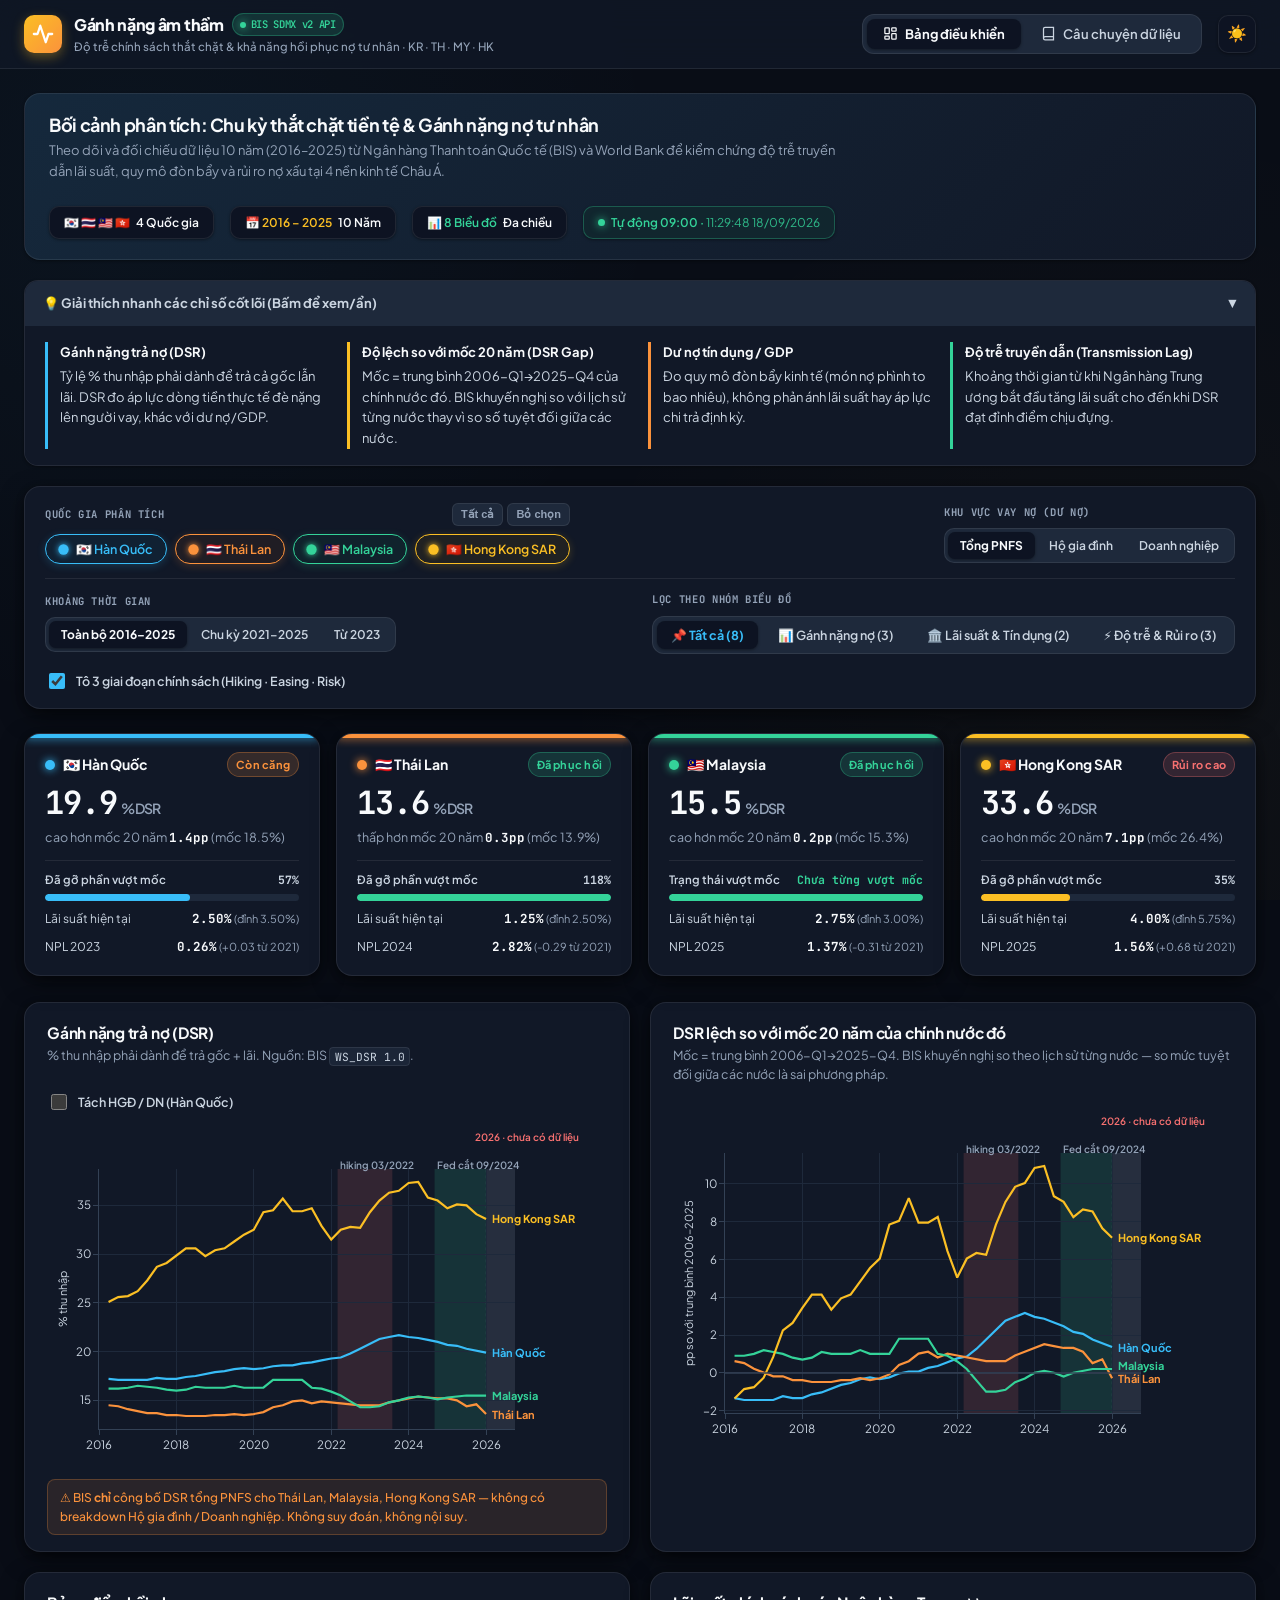
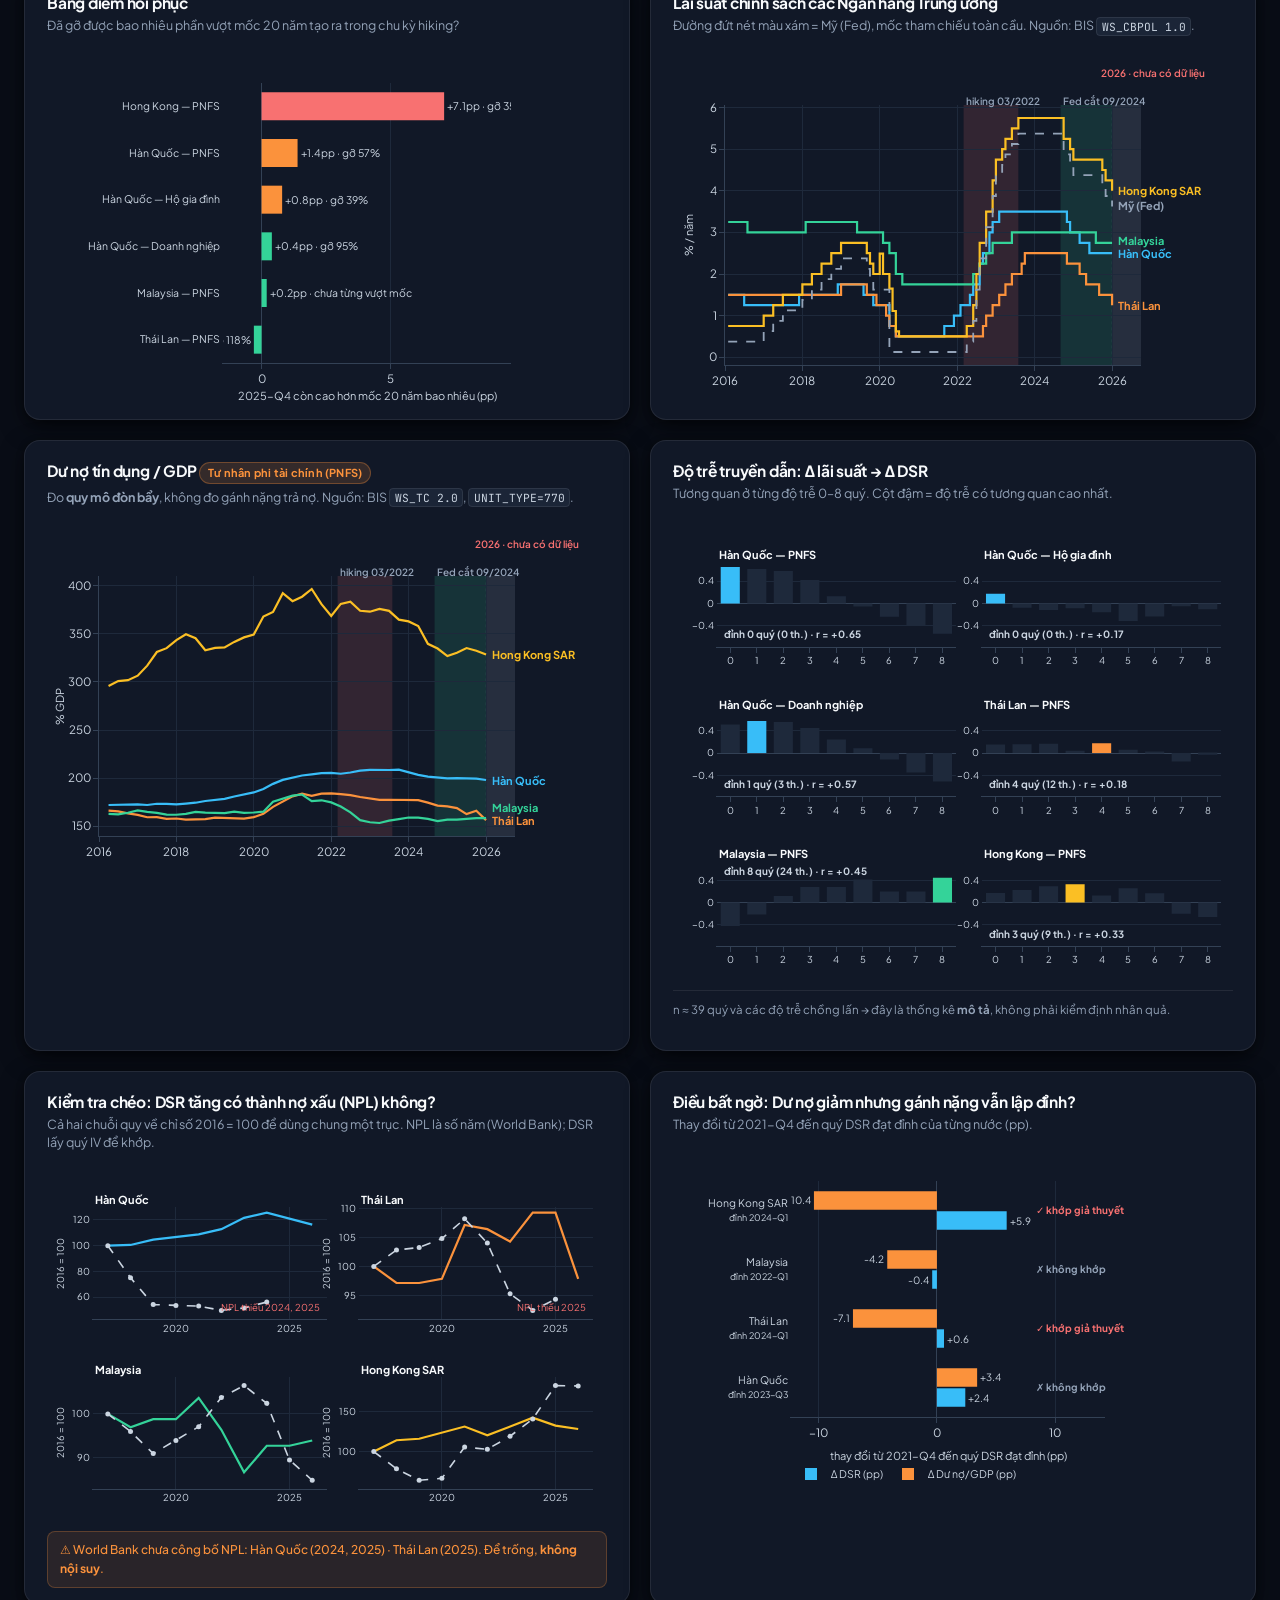
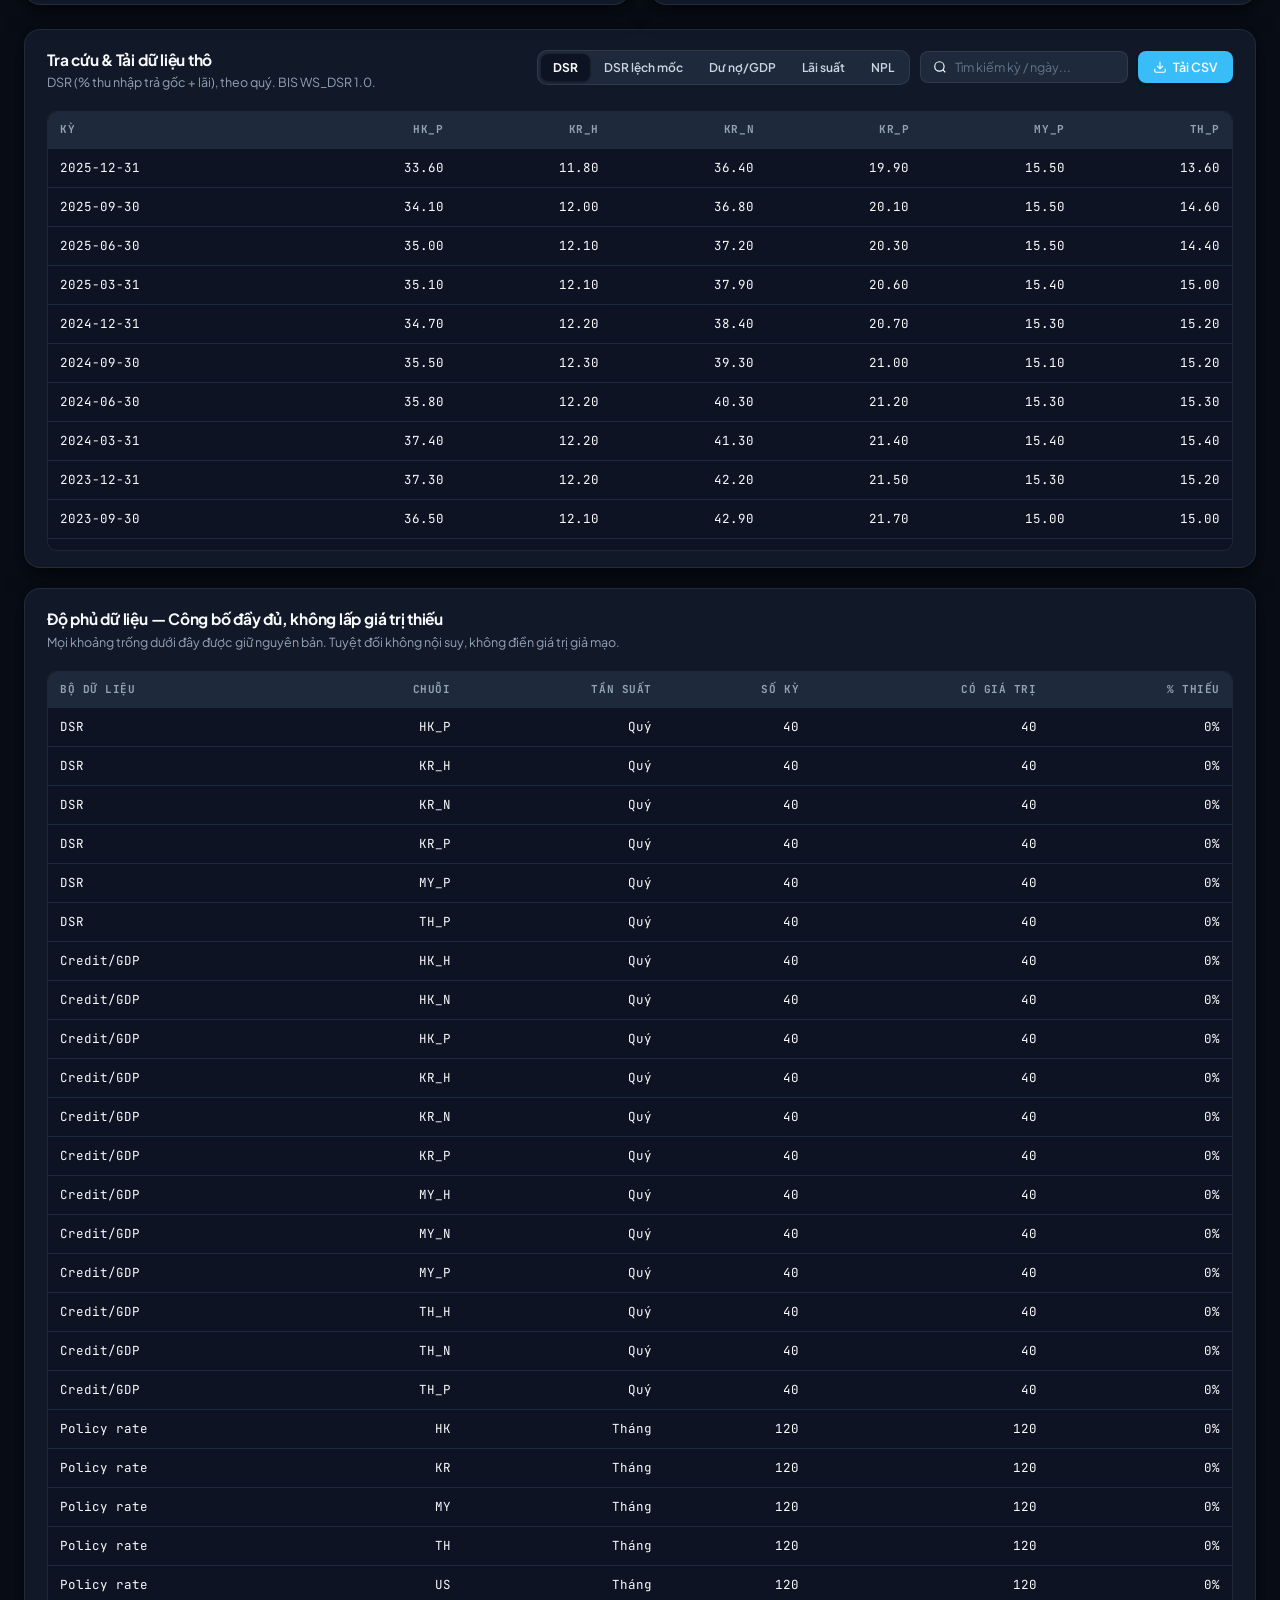
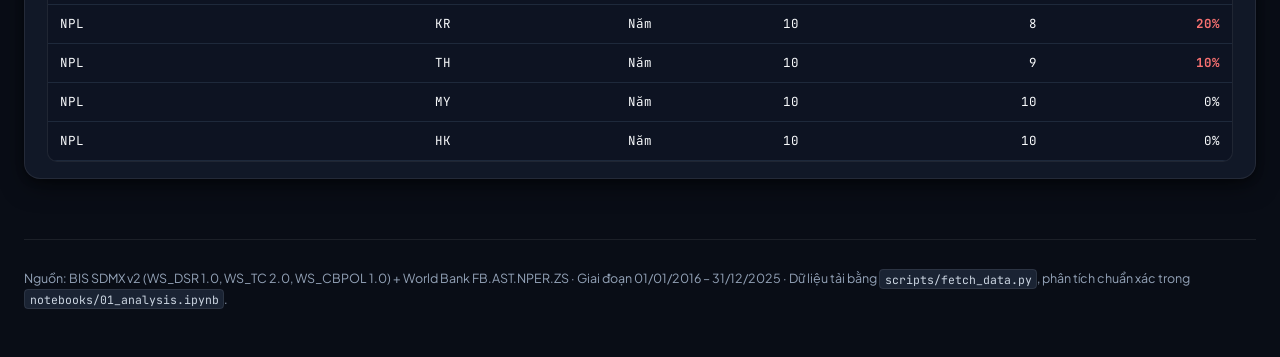
==== commit 8c22c10c: "feat: tich hop pipeline tu dong cap nhat du lieu 09:00 hang ngay" ====
--- a/product/site/index.html
+++ b/product/site/index.html
@@ -66,6 +66,9 @@
       </div>
       <div class="hero-stat-badge">
         <span style="color:var(--good)">📊 8 Biểu đồ</span> Đa chiều
+      </div>
+      <div class="hero-stat-badge pipeline-badge" id="pipeline-stat-badge" title="Pipeline ETL tự động chạy vào 09:00 sáng hàng ngày">
+        <span class="pipeline-pulse-dot"></span> <span id="pipeline-status-text">Pipeline: 09:00 sáng</span>
       </div>
     </div>
   </div>
@@ -303,7 +306,7 @@
       <div class="story-tag">Báo cáo phân tích chuyên sâu · BIS Data Story</div>
       <h1>Bốn nền kinh tế, một cú sốc lãi suất, bốn kết cục</h1>
       <p class="lede">
-        Tháng 9/2026 Fed đang cân nhắc tăng lãi suất trở lại. Câu hỏi không phải là “lãi suất sẽ lên bao nhiêu”, mà là <b>ai còn sức chịu vòng hai</b> — và dữ liệu thực tế từ BIS cho thấy khoảng cách giữa bốn nước lớn đến mức không thể gộp chung thành một câu chuyện “Châu Á”.
+        Trước các biến động mới của chính sách tiền tệ quốc tế, khả năng chống chịu của khu vực tư nhân tại bốn nền kinh tế Châu Á ghi nhận sự phân hóa sâu sắc. Dữ liệu thực nghiệm từ BIS và World Bank cho thấy sự khác biệt về mức độ độc lập tiền tệ và cấu trúc nợ đã dẫn tới bốn kết cục hoàn toàn riêng biệt, không thể quy về một mẫu số chung cho khu vực.
       </p>
     </div>
 
@@ -315,20 +318,20 @@
       </h3>
       <div class="exec-grid">
         <div class="exec-card" style="--ec: var(--hk);">
-          <div class="exec-country">🇭🇰 Hong Kong SAR</div>
-          <div class="exec-verdict"><b>Rủi ro cao nhất:</b> Neo tỷ giá theo Fed, nợ xấu vọt +77%, DSR vượt mốc +10.9pp, mới gỡ được 35.8% phần vượt đỉnh.</div>
+          <div class="exec-country">Hong Kong SAR</div>
+          <div class="exec-verdict"><b>Vị thế rủi ro cao nhất:</b> Cơ chế neo tỷ giá nhập khẩu toàn bộ cú sốc tăng lãi suất của Fed; nợ xấu tăng 77%, gánh nặng DSR còn vượt mốc lịch sử 7.1pp và mới giải tỏa được 35.8% phần vượt đỉnh.</div>
         </div>
         <div class="exec-card" style="--ec: var(--kr);">
-          <div class="exec-country">🇰🇷 Hàn Quốc</div>
-          <div class="exec-verdict"><b>Truyền dẫn tức thì:</b> Lãi suất thả nổi làm DSR vọt sau 0-1 quý (r ≈ 0.61). Doanh nghiệp tiếp tục vay thêm giữa kỳ hiking.</div>
+          <div class="exec-country">Hàn Quốc</div>
+          <div class="exec-verdict"><b>Độ nhạy truyền dẫn cao:</b> Tỷ trọng nợ vay lãi suất thả nổi lớn khiến DSR phản ứng ngay sau 0–1 quý; khu vực doanh nghiệp tiếp tục gia tăng đòn bẩy ngay trong chu kỳ thắt chặt.</div>
         </div>
         <div class="exec-card" style="--ec: var(--th);">
-          <div class="exec-country">🇹🇭 Thái Lan</div>
-          <div class="exec-verdict"><b>Đã phục hồi:</b> Gỡ 100% phần vượt mốc, DSR đã thấp hơn trung bình 20 năm, lãi suất thấp nhất nhóm (2.25%).</div>
+          <div class="exec-country">Thái Lan</div>
+          <div class="exec-verdict"><b>Đã hoàn tất phục hồi:</b> DSR đã giảm về dưới mức trung bình 20 năm; mặt bằng lãi suất chính sách thấp nhất nhóm tạo dư địa đệm an toàn cho nền kinh tế.</div>
         </div>
         <div class="exec-card" style="--ec: var(--my);">
-          <div class="exec-country">🇲🇾 Malaysia</div>
-          <div class="exec-verdict"><b>Tấm khiên tự chủ:</b> Tăng lãi suất ít nhất (+1.25pp), không bị cuốn theo Fed, DSR ổn định và nợ xấu tiếp tục giảm.</div>
+          <div class="exec-country">Malaysia</div>
+          <div class="exec-verdict"><b>Tự chủ tiền tệ hiệu quả:</b> Giữ mức tăng lãi suất thấp nhất khu vực (+1.25pp), không bị cuốn theo vòng xoáy của Fed; DSR duy trì ổn định và tỷ lệ nợ xấu tiếp tục giảm.</div>
         </div>
       </div>
     </div>
@@ -336,28 +339,22 @@
     <!-- Sticky Table of Contents Pill Bar -->
     <div class="toc-wrap">
       <div class="toc">
-        <a href="#s1">1 · Mở đầu</a>
-        <a href="#s2">2 · Câu hỏi</a>
-        <a href="#s3">3 · Ai vay</a>
-        <a href="#s4">4 · Dữ liệu cho thấy gì</a>
-        <a href="#s5">5 · Tín hiệu cảnh báo</a>
-        <a href="#s6">6 · Kiểm tra chéo</a>
-        <a href="#s7">7 · Điều bất ngờ</a>
-        <a href="#s8">8 · Tại sao quan trọng</a>
-        <a href="#s9">9 · Giới hạn</a>
+        <a href="#s1">1 · Tín hiệu phân hóa</a>
+        <a href="#s2">2 · Phân định rủi ro</a>
+        <a href="#s3">3 · Cơ cấu người vay</a>
+        <a href="#s4">4 · Cú sốc lãi suất</a>
+        <a href="#s5">5 · Độ trễ truyền dẫn</a>
+        <a href="#s6">6 · Kiểm tra chéo NPL</a>
+        <a href="#s7">7 · Nghịch lý đòn bẩy</a>
+        <a href="#s8">8 · Vị thế chống chịu</a>
+        <a href="#s9">9 · Giới hạn phân tích</a>
       </div>
     </div>
 
     <section id="s1">
-      <h2><span class="num">1</span>Mở đầu — Tín hiệu đáng chú ý</h2>
-      <p>Cuối 2025, gánh nặng trả nợ của khu vực tư nhân Hong Kong vẫn ở
-        <span class="num-hl" data-v="hk_now"></span>% thu nhập — cao hơn
-        <span class="num-hl" data-v="hk_gap"></span> điểm phần trăm so với mức trung bình 20 năm
-        của <i>chính Hong Kong</i>. Tức mới gỡ được <span class="num-hl" data-v="hk_repaid"></span>%
-        phần vượt mức mà chu kỳ hiking tạo ra.</p>
-      <p>Cùng thời điểm, Thái Lan đã xuống <span class="num-hl" data-v="th_now"></span>%,
-        <b>thấp hơn</b> mốc 20 năm của mình <span class="num-hl" data-v="th_gap_abs"></span>pp:
-        gỡ xong và còn dư.</p>
+      <h2><span class="num">1</span>Mở đầu — Tín hiệu phân hóa sau chu kỳ thắt chặt</h2>
+      <p>Sau chu kỳ tăng lãi suất quyết liệt của Cục Dự trữ Liên bang Mỹ (Fed) giai đoạn 2022–2023 và các đợt nới lỏng tiếp theo, bốn nền kinh tế Châu Á có quy mô nợ tư nhân lớn nhất khu vực bước vào năm 2026 với những vị thế tài chính trái ngược. Mức độ phục hồi giữa các quốc gia có khoảng cách đáng kể, cho thấy rủi ro tín dụng khu vực không vận động theo một xu hướng đồng nhất.</p>
+      <p>Tại thời điểm cuối năm 2025, tỷ lệ trả nợ (DSR) của khu vực tư nhân Hong Kong vẫn duy trì ở mức <span class="num-hl" data-v="hk_now"></span>% thu nhập, cao hơn <span class="num-hl" data-v="hk_gap"></span> điểm phần trăm so với mức trung bình 20 năm của chính nền kinh tế này. Tỷ lệ này cho thấy Hong Kong mới chỉ giải tỏa được <span class="num-hl" data-v="hk_repaid"></span>% phần gánh nặng thặng dư tích tụ từ chu kỳ tăng lãi suất. Ngược lại, chỉ số DSR của Thái Lan đã hạ về mức <span class="num-hl" data-v="th_now"></span>%, thấp hơn mức chuẩn 20 năm của mình <span class="num-hl" data-v="th_gap_abs"></span>pp và hoàn tất toàn bộ quá trình phục hồi.</p>
       <div class="card">
         <h3>DSR lệch so với mốc 20 năm của chính nước đó</h3>
         <div class="chart" id="s-gap"></div>
@@ -365,135 +362,122 @@
     </section>
 
     <section id="s2">
-      <h2><span class="num">2</span>Câu hỏi — Rủi ro nào?</h2>
-      <p>Câu hỏi chỉ trả lời được nếu tách bạch hai khái niệm hay bị nhầm lẫn:</p>
+      <h2><span class="num">2</span>Câu hỏi nghiên cứu — Phân định quy mô nợ và dòng tiền chi trả</h2>
+      <p>Để đánh giá chính xác sức chống chịu của từng nền kinh tế trước nguy cơ lãi suất toàn cầu neo cao hoặc tăng trở lại, phân tích cần bóc tách rạch ròi hai chỉ tiêu thường bị đồng nhất:</p>
       <ul>
-        <li><b>Dư nợ / GDP</b> — quy mô đòn bẩy, món nợ <i>to</i> bao nhiêu (BIS <code>WS_TC</code>).</li>
-        <li><b>DSR</b> — phần trăm thu nhập thực sự phải chi ra mỗi kỳ để trả gốc + lãi (BIS <code>WS_DSR</code>).</li>
+        <li><b>Dư nợ tín dụng / GDP</b> (BIS <code>WS_TC</code>): Phản ánh quy mô đòn bẩy tích tụ trong nền kinh tế so với tổng sản phẩm quốc nội.</li>
+        <li><b>Tỷ lệ chi trả nợ DSR</b> (BIS <code>WS_DSR</code>): Đo lường tỷ lệ phần trăm thu nhập thực tế phải trích ra định kỳ để thanh toán cả gốc lẫn chi phí lãi vay.</li>
       </ul>
       <div class="callout warn">
-        <b>Điểm mấu chốt</b>
-        Một nền kinh tế có thể <b>giảm nợ mà vẫn ngộp thở</b>, nếu lãi suất trên phần nợ còn lại tăng nhanh hơn tốc độ trả bớt nợ gốc. Mục 7 cho thấy điều đó xảy ra ở đâu — và ở đâu thì không.
+        <b>Bản chất của rủi ro thanh khoản</b>
+        Một nền kinh tế hoàn toàn có thể thu hẹp quy mô dư nợ nhưng vẫn đối mặt với áp lực thanh khoản tăng cao, nếu lãi suất áp dụng cho phần dư nợ hiện hữu tăng nhanh hơn tốc độ hoàn trả nợ gốc. Cơ chế này diễn ra trên thực tế như thế nào sẽ được kiểm chứng cụ thể tại Mục 7.
       </div>
     </section>
 
     <section id="s3">
-      <h2><span class="num">3</span>Ai vay / ai cho vay?</h2>
-      <p><code>TC_LENDERS = A</code> (All sectors): dư nợ tính cả ngân hàng trong nước, nước ngoài, trái phiếu và nguồn phi ngân hàng — rộng hơn “tín dụng ngân hàng”.</p>
+      <h2><span class="num">3</span>Cơ cấu chủ thể vay nợ và giới hạn thông tin</h2>
+      <p>Dữ liệu tổng dư nợ theo chuẩn BIS (<code>TC_LENDERS = A</code>) bao quát toàn bộ các khoản cấp tín dụng từ hệ thống ngân hàng trong nước, ngân hàng quốc tế, các định chế tài chính phi ngân hàng và kênh phát hành trái phiếu, phản ánh bức tranh nợ rộng hơn phạm vi tín dụng ngân hàng đơn thuần.</p>
       <div class="callout crit">
-        <b>Giới hạn dữ liệu quyết định độ sâu của câu chuyện</b>
-        DSR có breakdown Hộ gia đình / Doanh nghiệp <b>chỉ ở Hàn Quốc</b>. Thái Lan, Malaysia, Hong Kong chỉ có DSR tổng PNFS. Dư nợ/GDP thì tách được H/N ở cả bốn nước — nên câu hỏi “ai vay” trả lời được ở cả bốn, còn “ai đang ngộp thở” thì <b>chỉ Hàn Quốc trả lời được</b>.
+        <b>Giới hạn thống kê từ nguồn dữ liệu BIS</b>
+        Số liệu DSR có phân rã riêng cho khu vực Hộ gia đình và Doanh nghiệp duy nhất tại Hàn Quốc; ba nền kinh tế còn lại chỉ công bố số liệu tổng cho toàn bộ khu vực tư nhân phi tài chính (PNFS). Ngược lại, chỉ tiêu Dư nợ/GDP cung cấp đầy đủ phân rã cho cả bốn thị trường. Do đó, nghiên cứu có thể xác định rõ cơ cấu người vay ở mọi nền kinh tế, nhưng việc đo lường trực tiếp gánh nặng dòng tiền của từng nhóm chủ thể chỉ thực hiện được đối với Hàn Quốc.
       </div>
       <div class="card">
         <h3>Cơ cấu người vay, 2025-Q4 (% GDP)</h3>
         <div class="chart" id="s-mix"></div>
       </div>
-      <p>Hong Kong nghiêng hẳn về <b>doanh nghiệp</b> — di sản của trung tâm tài chính và bất động sản thương mại. Hàn Quốc và Thái Lan cân bằng hơn giữa hai khu vực.</p>
+      <p>Cơ cấu phân bổ dư nợ tại thời điểm cuối năm 2025 cho thấy đặc thù riêng biệt của từng thị trường: Hong Kong tập trung tỷ trọng áp đảo ở khu vực doanh nghiệp gắn với vai trò trung tâm tài chính và thị trường bất động sản thương mại. Trong khi đó, Hàn Quốc và Thái Lan ghi nhận tỷ trọng đòn bẩy phân bổ tương đối đồng đều giữa doanh nghiệp và hộ gia đình.</p>
     </section>
 
     <section id="s4">
-      <h2><span class="num">4</span>Dữ liệu cho thấy gì?</h2>
-      <p><b>Cường độ cú sốc lãi suất chênh nhau tới bốn lần.</b> Từ đáy 2021 đến đỉnh:
-        Hong Kong <span class="num-hl" data-v="hk_hike"></span>pp, Hàn Quốc
-        <span class="num-hl" data-v="kr_hike"></span>pp, Thái Lan
-        <span class="num-hl" data-v="th_hike"></span>pp, Malaysia chỉ
-        <span class="num-hl" data-v="my_hike"></span>pp.</p>
-      <p>Hong Kong tăng đúng bằng Fed và đúng tháng với Fed (03/2022) — hệ quả cơ học của chế độ neo tỷ giá: HKMA không có lựa chọn nào khác.</p>
+      <h2><span class="num">4</span>Cường độ cú sốc lãi suất và mức độ phản ứng của DSR</h2>
+      <p>Mức độ gia tăng của lãi suất chính sách trong chu kỳ thắt chặt phân hóa rõ rệt giữa bốn nền kinh tế. Tính từ đáy năm 2021 đến đỉnh chu kỳ, lãi suất chính sách tại Hong Kong tăng <span class="num-hl" data-v="hk_hike"></span>pp, Hàn Quốc tăng <span class="num-hl" data-v="kr_hike"></span>pp, Thái Lan tăng <span class="num-hl" data-v="th_hike"></span>pp, trong khi Malaysia chỉ điều chỉnh tăng <span class="num-hl" data-v="my_hike"></span>pp.</p>
+      <p>Biên độ tăng của Hong Kong tương đương tuyệt đối với mức tăng của Fed (+5.25pp) và diễn ra đồng thời từ tháng 03/2022. Đây là hệ quả tất yếu của chế độ neo tỷ giá Currency Board buộc Cơ quan Tiền tệ Hong Kong (HKMA) phải điều chỉnh theo sát chính sách tiền tệ của Mỹ. Ngược lại, các quốc gia duy trì cơ chế tỷ giá linh hoạt có quyền tự chủ để kiểm soát mức độ thắt chặt phù hợp với điều kiện nội địa.</p>
       <div class="card">
         <h3>Lãi suất chính sách — Mỹ dẫn nhịp</h3>
         <div class="chart" id="s-policy"></div>
       </div>
-      <p><b>Và kết quả đúng theo thứ tự cường độ.</b> Mức DSR vượt mốc 20 năm tại đỉnh: Hong Kong +10.9pp, Hàn Quốc +3.1pp, Thái Lan +1.5pp, Malaysia +0.2pp. Nước nào bị buộc theo Fed sát nhất thì trả giá đắt nhất.</p>
+      <p>Mức độ vượt đỉnh lịch sử 20 năm của chỉ số DSR phản ánh chính xác quy mô của cú sốc lãi suất: Hong Kong ghi nhận mức vượt đỉnh cao nhất (+10.9pp), tiếp theo là Hàn Quốc (+3.1pp), Thái Lan (+1.5pp) và Malaysia (+0.2pp). Mức độ phụ thuộc vào chu kỳ lãi suất bên ngoài càng lớn, mức gia tăng nghĩa vụ tài chính của khu vực tư nhân càng nặng nề.</p>
     </section>
 
     <section id="s5">
-      <h2><span class="num">5</span>Tín hiệu cảnh báo</h2>
-      <p>Giả thuyết ban đầu: <i>DSR tăng đột biến 12–18 tháng sau khi NHTW bắt đầu tăng lãi suất.</i></p>
+      <h2><span class="num">5</span>Tín hiệu cảnh báo — Đo lường độ trễ truyền dẫn</h2>
+      <p>Giả thuyết đề cương ban đầu nhận định rằng gánh nặng trả nợ DSR sẽ gia tăng mạnh và đạt đỉnh trong khoảng 12 đến 18 tháng sau thời điểm ngân hàng trung ương bắt đầu tăng lãi suất.</p>
       <div class="callout crit">
-        <b>Dữ liệu chỉ ủng hộ một phần — và độ trễ thật DÀI HƠN giả thuyết</b>
-        Chỉ <span class="num-hl" data-v="lag_fits"></span>/6 chuỗi rơi đúng khoảng 12–18 tháng. Trung vị quan sát được: <span class="num-hl" data-v="lag_median"></span> tháng.
+        <b>Kiểm chứng độ trễ thực tế</b>
+        Quan sát thực nghiệm cho thấy thời gian truyền dẫn trên thực tế kéo dài hơn đáng kể so với giả định: chỉ có <span class="num-hl" data-v="lag_fits"></span>/6 chuỗi dữ liệu đạt đỉnh trong phạm vi 12–18 tháng. Trung vị thời gian trễ thực tế ghi nhận ở mức <span class="num-hl" data-v="lag_median"></span> tháng tính từ đợt tăng lãi suất đầu tiên.
       </div>
       <div class="card">
         <h3>Độ trễ thực tế: Từ lần tăng lãi suất đầu tiên đến quý DSR đạt đỉnh</h3>
         <div class="chart" id="s-lag"></div>
       </div>
-      <p><b>Đây là một phát hiện, không phải một thất bại</b> — và nó làm rủi ro <i>tệ hơn</i>: nếu độ trễ thật là ~2 năm chứ không phải ~1.5 năm, một đợt re-hike tháng 9/2026 sẽ đổ gánh nặng xuống tận <b>2028</b>, chồng lên phần vượt mức Hong Kong còn chưa gỡ xong từ vòng trước.</p>
-      <p>Tương quan theo độ trễ cũng cho thấy sự phân hoá: Hàn Quốc truyền dẫn nhanh và mạnh (r ≈ +0.61 ngay ở lag 0–1 quý — nợ lãi suất thả nổi tái định giá gần như tức thì), còn Thái Lan và Malaysia gần như không có tín hiệu truyền dẫn ngắn hạn nào.</p>
+      <p>Thời gian trễ thực tế kéo dài trung bình khoảng hai năm cho thấy các hợp đồng tín dụng có quán tính lớn và chi phí tài chính ngấm dần theo chu kỳ tái định giá nợ. Độ trễ kéo dài đồng nghĩa với việc nếu một đợt thắt chặt mới xuất hiện, đỉnh điểm căng thẳng dòng tiền sẽ dồn sang các năm kế tiếp, tích tụ lên phần gánh nặng nợ hiện vẫn chưa kịp giải tỏa.</p>
+      <p>Phân tích hệ số tương quan theo từng quý trễ làm rõ thêm cơ cấu định giá nợ: Hàn Quốc ghi nhận tương quan dương rất cao ngay tại quý trễ thứ 0 và thứ 1 (r ≈ +0.61) do phần lớn dư nợ áp dụng lãi suất thả nổi, khiến chi phí vay tái định giá tức thì; trong khi Thái Lan và Malaysia có phản ứng trễ phân tán và không xuất hiện tín hiệu truyền dẫn ngắn hạn rõ nét.</p>
     </section>
 
     <section id="s6">
-      <h2><span class="num">6</span>Kiểm tra bằng chỉ tiêu khác — NPL ratio</h2>
+      <h2><span class="num">6</span>Kiểm tra chéo — Mối liên hệ giữa gánh nặng nợ và nợ xấu</h2>
       <div class="callout crit">
-        <b>Cross-check này bác bỏ mối liên hệ ta mong đợi tìm thấy, ở 3 trên 4 nước</b>
-        Chỉ Hong Kong cho thấy chuỗi truyền dẫn kinh điển <i>lãi suất → gánh nặng trả nợ → vỡ nợ</i>.
+        <b>Kết quả đối chiếu với tỷ lệ nợ xấu (NPL)</b>
+        Chuỗi truyền dẫn giả định từ việc gánh nặng trả nợ tăng cao dẫn tới nợ xấu bùng phát không được dữ liệu ủng hộ tại phần lớn các thị trường. Trong bốn nền kinh tế, chỉ duy nhất Hong Kong ghi nhận nợ xấu gia tăng đồng pha với đà tăng của DSR.
       </div>
       <div class="card">
         <h3>DSR và NPL — Chỉ số 2016 = 100</h3>
         <div class="chart tall" id="s-npl"></div>
       </div>
-      <p>Ở Hàn Quốc và Thái Lan, tương quan mức thậm chí <b>âm</b>
-        (<span class="num-hl" data-v="kr_corr"></span> và <span class="num-hl" data-v="th_corr"></span>):
-        DSR đi lên trong khi nợ xấu đi xuống. Ba cách giải thích, không loại trừ nhau:</p>
-      <ul>
-        <li>Hộ gia đình <b>thắt lưng buộc bụng để trả nợ đúng hạn</b> — gánh nặng có thật nhưng chưa thành vỡ nợ; cái giá nằm ở tiêu dùng bị hy sinh, không nằm ở sổ sách ngân hàng.</li>
-        <li>Các biện pháp <b>giãn / tái cơ cấu nợ</b> hậu COVID giữ khoản vay ở trạng thái “bình thường”.</li>
-        <li>NPL là <b>chỉ báo trễ</b>, và ta còn thiếu đúng hai năm cuối ở Hàn Quốc.</li>
-      </ul>
+      <p>Tại Hàn Quốc và Thái Lan, tương quan giữa DSR và tỷ lệ nợ xấu thậm chí mang dấu âm (<span class="num-hl" data-v="kr_corr"></span> và <span class="num-hl" data-v="th_corr"></span>), nghĩa là áp lực trả nợ tăng lên nhưng tỷ lệ nợ xấu trên báo cáo ngân hàng không tăng tương ứng. Hiện tượng này xuất phát từ việc các hộ gia đình chủ động cắt giảm chi tiêu sinh hoạt để ưu tiên thanh toán nghĩa vụ nợ, sự hỗ trợ từ các chương trình giãn hoãn nợ thời kỳ hậu đại dịch, cùng với đặc tính ghi nhận trễ của chỉ tiêu nợ xấu.</p>
       <div class="callout">
-        <b>Cảnh báo dữ liệu</b>
-        World Bank chưa có NPL Hàn Quốc 2024–2025 và Thái Lan 2025. <b>Không nội suy</b> — mọi so sánh dùng đúng năm cuối có số thật của từng nước, và biểu đồ ghi rõ khoảng trống.
+        <b>Tính đầy đủ của số liệu</b>
+        Nguồn dữ liệu của World Bank hiện chưa cập nhật chỉ số NPL các năm gần nhất của Hàn Quốc và Thái Lan. Các tính toán giữ nguyên hiện trạng số liệu quan sát thực tế và không thực hiện phép nội suy nhân tạo.
       </div>
     </section>
 
     <section id="s7">
-      <h2><span class="num">7</span>Điều bất ngờ</h2>
-      <p>Giả thuyết ban đầu: <i>Dư nợ/GDP giảm nhẹ, nhưng DSR lại lập đỉnh.</i>
-        <b>Đúng ở <span class="num-hl" data-v="surp_fits"></span>/4 nước — và chỗ nó SAI mới là chỗ đáng nói.</b></p>
+      <h2><span class="num">7</span>Kiểm chứng nghịch lý đòn bẩy — Dư nợ thu hẹp nhưng gánh nặng lập đỉnh</h2>
+      <p>Giả thuyết đề cương đặt ra nhận định rằng trong giai đoạn thắt chặt tiền tệ, tỷ lệ Dư nợ/GDP có xu hướng giảm bớt do điều kiện cấp tín dụng thắt chặt, nhưng tỷ lệ trả nợ DSR vẫn có thể lập đỉnh do mặt bằng lãi suất neo cao. Kết quả kiểm chứng thực tế xác nhận hiện tượng này xuất hiện tại <span class="num-hl" data-v="surp_fits"></span>/4 nền kinh tế.</p>
       <div class="card">
         <h3>Δ DSR so với Δ Dư nợ/GDP, từ 2021-Q4 đến quý DSR đạt đỉnh</h3>
         <div class="chart" id="s-surprise"></div>
       </div>
       <ul>
-        <li><b>Hong Kong</b> — bản mẫu hoàn hảo: dư nợ/GDP <b>giảm 10.4pp</b> trong khi DSR <b>tăng 5.9pp</b>. Nợ ít đi, mà trả nặng hơn hẳn.</li>
-        <li><b>Thái Lan</b> — cùng chiều nhưng nhẹ: dư nợ −7.1pp, DSR +0.6pp.</li>
-        <li><b>Hàn Quốc</b> — ngược hẳn: <b>cả hai cùng tăng</b>. Gánh nặng không đến từ lãi suất bóp một món nợ đang co lại, mà từ <b>vay thêm giữa lúc lãi suất đang lên</b> — một loại rủi ro khác hẳn.</li>
-        <li><b>Malaysia</b> — cả hai cùng giảm. Không có nghịch lý: giảm đòn bẩy thật sự.</li>
+        <li><b>Hong Kong</b>: Dư nợ/GDP giảm 10.4pp trong khi DSR tăng 5.9pp. Quy mô đòn bẩy thu hẹp nhưng nghĩa vụ tài chính vẫn chạm đỉnh do chi phí lãi vay tăng vượt tốc độ trả nợ gốc.</li>
+        <li><b>Thái Lan</b>: Dư nợ/GDP giảm 7.1pp và DSR tăng 0.6pp, cùng thể hiện xu hướng giảm đòn bẩy nhưng áp lực chi trả vẫn nhích tăng.</li>
+        <li><b>Hàn Quốc</b>: Cả hai chỉ tiêu cùng tăng (dư nợ tăng 3.0pp, DSR tăng 2.3pp). Gánh nặng gia tăng đến từ việc khu vực tư nhân tiếp tục mở rộng vay nợ trong giai đoạn lãi suất đi lên.</li>
+        <li><b>Malaysia</b>: Cả hai chỉ tiêu cùng giảm, cho thấy quá trình hạ đòn bẩy diễn ra song hành với việc kiểm soát tốt chi phí trả nợ.</li>
       </ul>
       <div class="callout ok">
-        <b>Điều bất ngờ thật sự, nằm ngoài đề cương</b>
-        Chính sách tiền tệ độc lập là tấm khiên <b>đo được bằng số</b>. Malaysia — nước duy nhất không phải chạy theo Fed (chỉ tăng 1.25pp) — kết thúc chu kỳ với DSR gần như không đổi và nợ xấu <b>giảm</b>. Hong Kong — nước không có lựa chọn vì neo tỷ giá — lĩnh trọn mọi thiệt hại. Cùng một cú sốc từ Fed, hai kết cục ở hai cực; biến số phân biệt chúng là <b>quyền tự quyết về lãi suất</b>.
+        <b>Vai trò của tính độc lập trong điều hành tiền tệ</b>
+        Kết quả trên làm nổi bật vai trò quyết định của quyền tự chủ chính sách tiền tệ. Malaysia, nhờ không bị áp lực thắt chặt từ bên ngoài, đã duy trì được cả tính ổn định của quy mô nợ và gánh nặng trả nợ. Ngược lại, Hong Kong, do ràng buộc tỷ giá, đã gánh trọn chi phí gia tăng nghĩa vụ trả nợ ngay cả khi nỗ lực giảm bớt quy mô vay nợ.
       </div>
     </section>
 
     <section id="s8">
-      <h2><span class="num">8</span>Tại sao điều này quan trọng?</h2>
-      <p>Nếu FOMC tăng lãi suất trở lại, bốn nước bước vào vòng hai từ bốn vạch xuất phát khác nhau — và <b>thứ tự rủi ro không giống thứ tự mà mức DSR tuyệt đối gợi ý</b>.</p>
+      <h2><span class="num">8</span>Hệ quả thực tiễn — Vị thế chống chịu trước rủi ro chu kỳ mới</h2>
+      <p>Nếu lãi suất quốc tế duy trì ở mức cao kéo dài, mức độ an toàn tài chính của bốn nền kinh tế sẽ không đồng nhất với thứ tự phân hạng của mức DSR tuyệt đối.</p>
       <div class="card">
         <h3>Đã gỡ được bao nhiêu phần vượt mốc 20 năm?</h3>
         <div class="chart" id="s-recovery"></div>
       </div>
       <div class="callout crit">
-        <b>Hong Kong là nơi rủi ro tập trung</b>
-        Ba lý do cộng dồn: gánh nặng còn cao nhất so với lịch sử của chính mình (<span data-v="hk_gap"></span>pp trên mốc), tốc độ hồi phục chậm nhất (<span data-v="hk_repaid"></span>%), và — quan trọng nhất — <b>không có quyền từ chối đợt tăng tiếp theo</b>. Cơ chế neo tỷ giá bảo đảm rằng Fed tăng thì HKMA tăng theo, bất kể khu vực tư nhân đã kịp hồi sức hay chưa. Hong Kong cũng là nước duy nhất nợ xấu <b>đã bắt đầu tăng thật</b> (+77% từ 2021) — chuỗi truyền dẫn tới vỡ nợ ở đây không còn là giả thuyết.
-      </div>
-      <p>Thái Lan ở cực ngược lại: gánh nặng đã dưới mức bình thường, và với lãi suất chính sách <span class="num-hl" data-v="th_rate"></span>% — thấp nhất nhóm — BoT còn dư địa cắt tiếp nếu cần.</p>
+        <b>Điểm tập trung rủi ro tại Hong Kong</b>
+        Hong Kong là thị trường có mức độ tổn thương cao nhất do hội tụ ba yếu tố bất lợi: gánh nặng DSR hiện tại vẫn cách xa mức trung bình 20 năm nhiều nhất khu vực (<span data-v="hk_gap"></span>pp), tốc độ giải tỏa gánh nặng chậm nhất (<span data-v="hk_repaid"></span>%), và tỷ lệ nợ xấu đã gia tăng thực tế (+77% so với năm 2021). Yếu tố rủi ro then chốt là cơ chế neo tỷ giá khiến HKMA không thể độc lập từ chối tiếp nhận các đợt thắt chặt tiếp theo từ Fed, đặt khu vực tư nhân vào tình thế tiếp tục gánh chịu chi phí lãi vay cao trong khi chưa kịp hồi phục.
+      </div>
+      <p>Ở chiều ngược lại, Thái Lan đã giải tỏa hoàn toàn áp lực nợ vượt mốc lịch sử, kết hợp với mức lãi suất điều hành <span class="num-hl" data-v="th_rate"></span>% thấp nhất nhóm, tạo vùng đệm chính sách tương đối vững vàng.</p>
     </section>
 
     <section id="s9">
-      <h2><span class="num">9</span>Giới hạn của phân tích</h2>
+      <h2><span class="num">9</span>Giới hạn phương pháp luận</h2>
       <ol>
-        <li><b>DSR breakdown chỉ có ở Hàn Quốc.</b> Ở Hàn Quốc, hộ gia đình và doanh nghiệp đạt đỉnh <b>cách nhau 9 tháng</b> (2022-Q4 và 2023-Q3). Rất có thể Hong Kong cũng có độ lệch tương tự, nhưng dữ liệu không cho phép khẳng định — nên không khẳng định. Dư nợ/GDP tách H/N chỉ là proxy cho “ai vay”; nó đo <b>quy mô nợ</b>, không đo <b>gánh nặng trả nợ</b>.</li>
-        <li><b>NPL là số năm và còn thiếu.</b> Ghép DSR quý IV với NPL năm cho mỗi nước tối đa 10 điểm — mọi hệ số tương quan ở đây là <b>mô tả</b>, không đủ bậc tự do để kiểm định. Đã chọn hạ tần suất thay vì nội suy NPL lên quý, vì nội suy sẽ tạo ra quan sát bịa rồi dùng chính chúng tính tương quan.</li>
-        <li><b>DSR của BIS giả định kỳ hạn còn lại và cơ cấu trả nợ cố định.</b> So sánh được qua thời gian trong cùng một nước, nhưng mức tuyệt đối giữa các nước thì không — vì vậy mọi so sánh xuyên quốc gia ở đây dùng <b>độ lệch so với mốc 20 năm của chính nước đó</b>.</li>
-        <li><b>Tương quan không phải nhân quả.</b> Giai đoạn 2020–2022 có COVID, gói hỗ trợ tài khoá và chương trình giãn nợ chồng lấn lên tín hiệu lãi suất. Đỉnh DSR 2020-Q2 của Malaysia là hiệu ứng mẫu số (GDP sụp), không phải hiệu ứng lãi suất — đã loại khỏi phép đo độ trễ bằng cách chỉ tính đỉnh <b>sau</b> ngày NHTW tăng lãi suất.</li>
-        <li><b>Vùng 2026 là vùng gạch chéo rỗng.</b> Dữ liệu dừng ở 31/12/2025; nguy cơ re-hike là bối cảnh để định vị câu chuyện — <b>không có một điểm dữ liệu nào được vẽ ở đó</b>.</li>
+        <li><b>Mức độ phân rã dữ liệu DSR</b>: Số liệu DSR tách biệt giữa hộ gia đình và doanh nghiệp chỉ có sẵn tại Hàn Quốc, nơi ghi nhận độ lệch pha 9 tháng giữa đỉnh nợ của hộ gia đình (quý 4/2022) và doanh nghiệp (quý 3/2023). Đối với ba thị trường còn lại, dữ liệu chỉ dừng ở mức tổng thể khu vực tư nhân phi tài chính. Dữ liệu dư nợ/GDP tuy có đủ phân rã nhưng chỉ phản ánh quy mô nợ, không đại diện cho áp lực dòng tiền thanh toán của từng nhóm.</li>
+        <li><b>Đặc tính thống kê của chỉ tiêu nợ xấu</b>: Chuỗi số liệu NPL từ World Bank được tổng hợp theo tần suất năm và có độ trễ công bố ở các năm gần nhất. Việc so khớp dữ liệu quý của DSR với dữ liệu năm của NPL phục vụ mục đích nhận diện xu hướng quan sát, không đại diện cho mô hình kiểm định nhân quả có đủ bậc tự do thống kê. Nghiên cứu bảo toàn số liệu thực tế và kiên quyết không áp dụng các phép nội suy giả định.</li>
+        <li><b>Giả định kỹ thuật trong chỉ số DSR của BIS</b>: BIS chuẩn hóa phương pháp tính DSR dựa trên giả định kỳ hạn còn lại và cơ cấu trả nợ cố định. Do đó, việc so sánh mức tuyệt đối giữa các quốc gia có cấu trúc tài chính khác biệt là không chuẩn xác về phương pháp. Nghiên cứu giải quyết giới hạn này bằng cách sử dụng độ lệch so với mức trung bình lịch sử 20 năm của chính từng nền kinh tế.</li>
+        <li><b>Tách biệt các yếu tố ngoại sinh</b>: Giai đoạn 2020–2022 chịu sự đan xen của đại dịch COVID-19 và các gói can thiệp tài khóa quy mô lớn. Điển hình như đỉnh DSR quý 2/2020 của Malaysia xuất phát từ sự suy giảm đột ngột của mẫu số GDP danh nghĩa thay vì do lãi suất. Nghiên cứu đã kiểm soát yếu tố này bằng cách chỉ đo lường các đỉnh nợ xuất hiện sau thời điểm ngân hàng trung ương chính thức tăng lãi suất.</li>
+        <li><b>Ranh giới thời gian của dữ liệu</b>: Chuỗi dữ liệu thực nghiệm kết thúc vào ngày 31/12/2025. Các phân tích về bối cảnh năm 2026 đóng vai trò là kịch bản định vị vấn đề, hoàn toàn không có điểm dữ liệu thực tế nào được ngoại suy trên hệ thống đồ thị.</li>
       </ol>
     </section>
 
     <footer>
       Nguồn: BIS SDMX API v2 (<code>WS_DSR 1.0</code>, <code>WS_TC 2.0</code>, <code>WS_CBPOL 1.0</code>)
-      và World Bank <code>FB.AST.NPER.ZS</code>. Toàn bộ số liệu trên trang này được sinh lại từ
-      <code>data/raw/</code> mỗi lần chạy <code>product/build_site.py</code> — không có con số nào gõ tay.
+      và World Bank <code>FB.AST.NPER.ZS</code>. Pipeline ETL tự động cập nhật vào <b>09:00 sáng hàng ngày</b>. Lần cập nhật gần nhất: <code id="foot-updated-at">...</code>.
     </footer>
   </div>
 </main>
--- a/product/site/styles.css
+++ b/product/site/styles.css
@@ -375,6 +375,24 @@
   box-shadow: var(--shadow-sm);
 }
 
+.hero-stat-badge.pipeline-badge {
+  background: color-mix(in srgb, var(--good) 10%, var(--surface-0));
+  border-color: color-mix(in srgb, var(--good) 30%, transparent);
+  color: var(--good);
+  font-weight: 600;
+}
+
+.pipeline-pulse-dot {
+  width: 7px;
+  height: 7px;
+  border-radius: 50%;
+  background: var(--good);
+  box-shadow: 0 0 8px var(--good);
+  animation: pulse-dot 2s infinite ease-in-out;
+  display: inline-block;
+  flex-shrink: 0;
+}
+
 /* ── Explainer Box (Collapsible) ─────────────────────────────────────────── */
 .explainer-box {
   background: var(--surface-1);
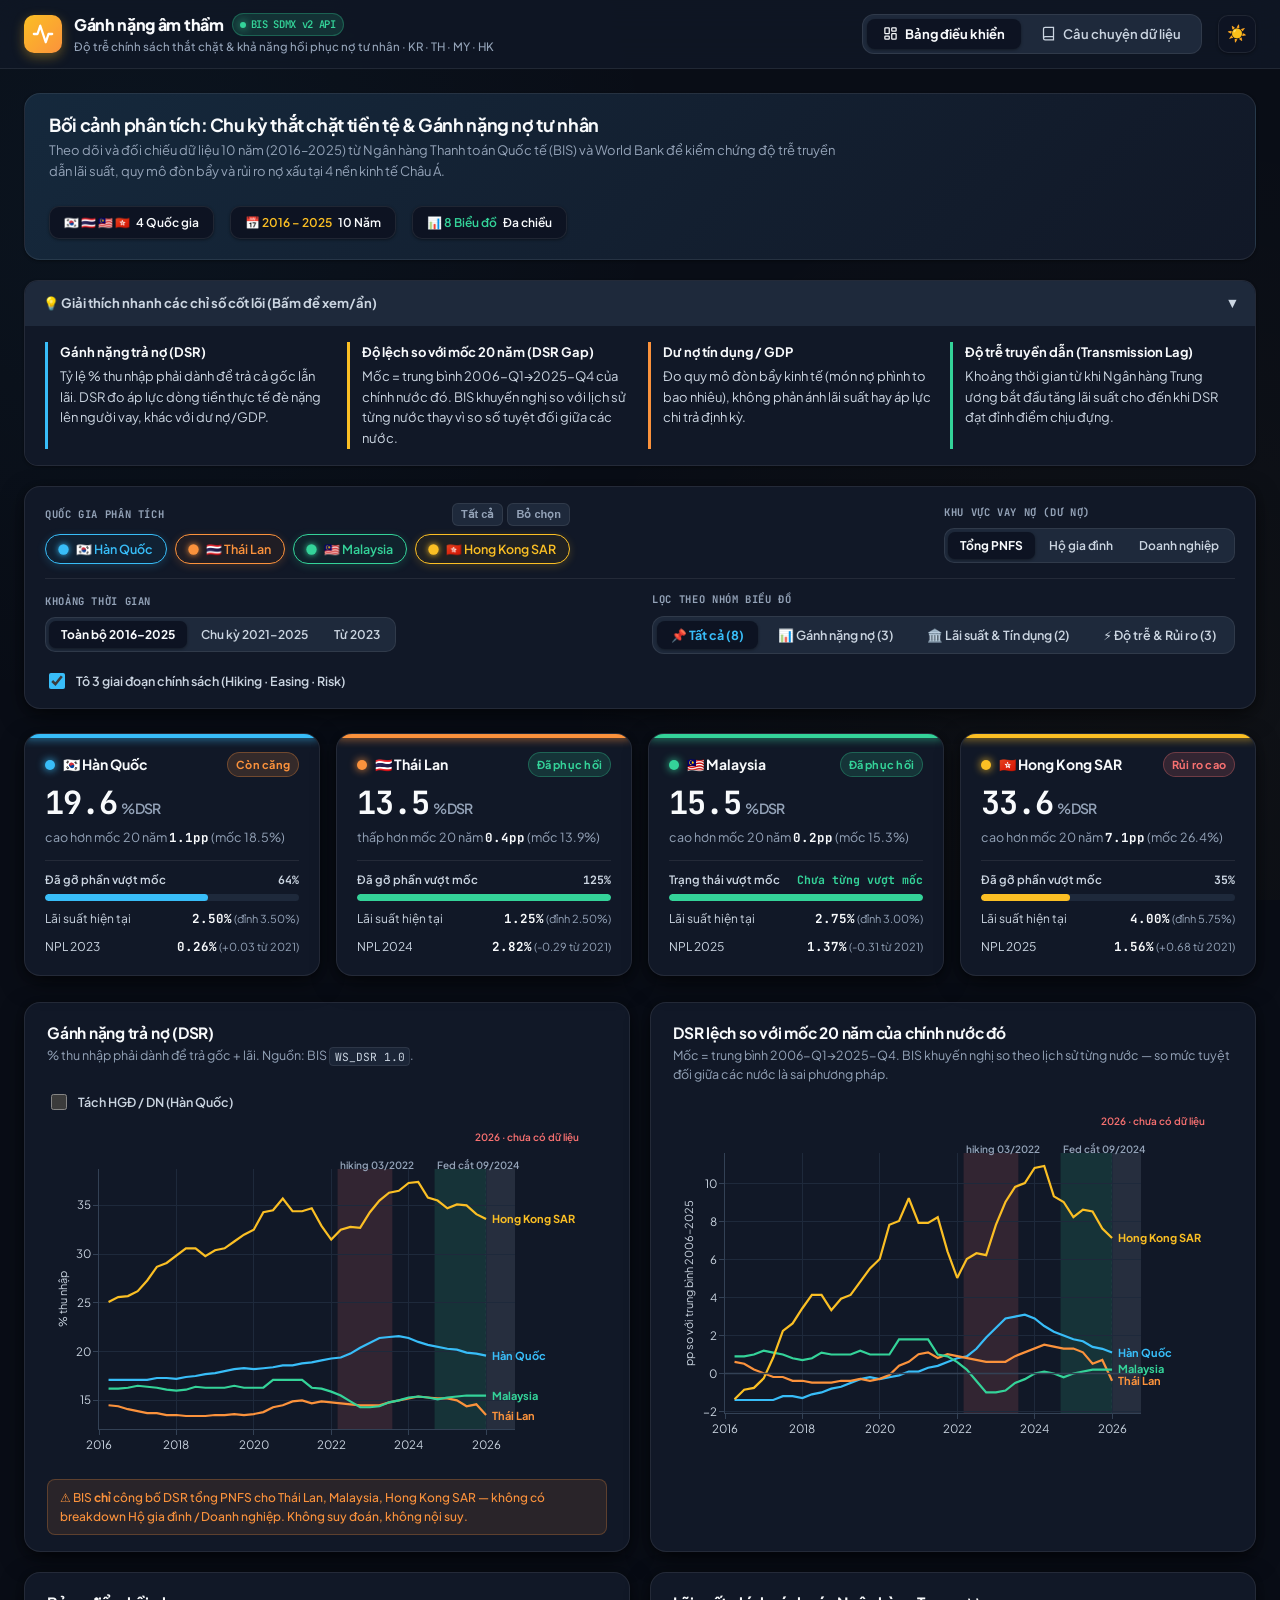
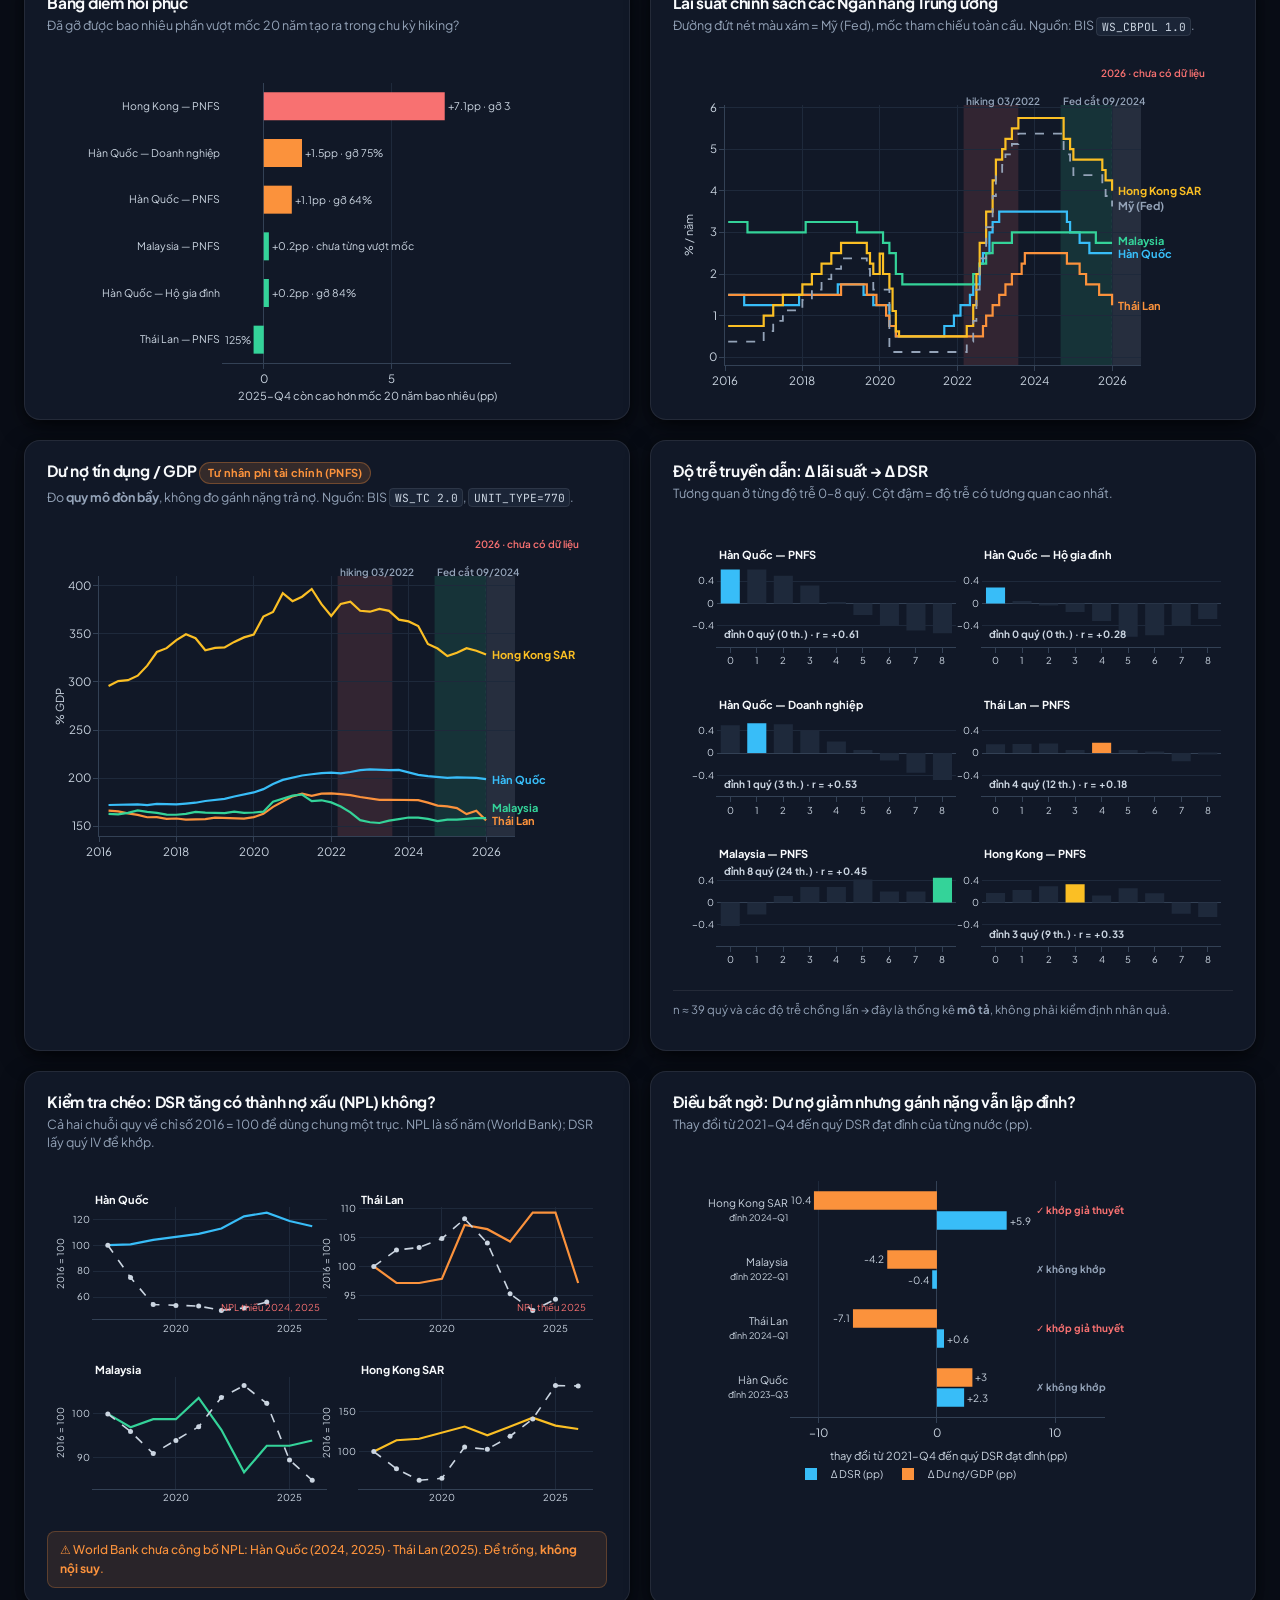
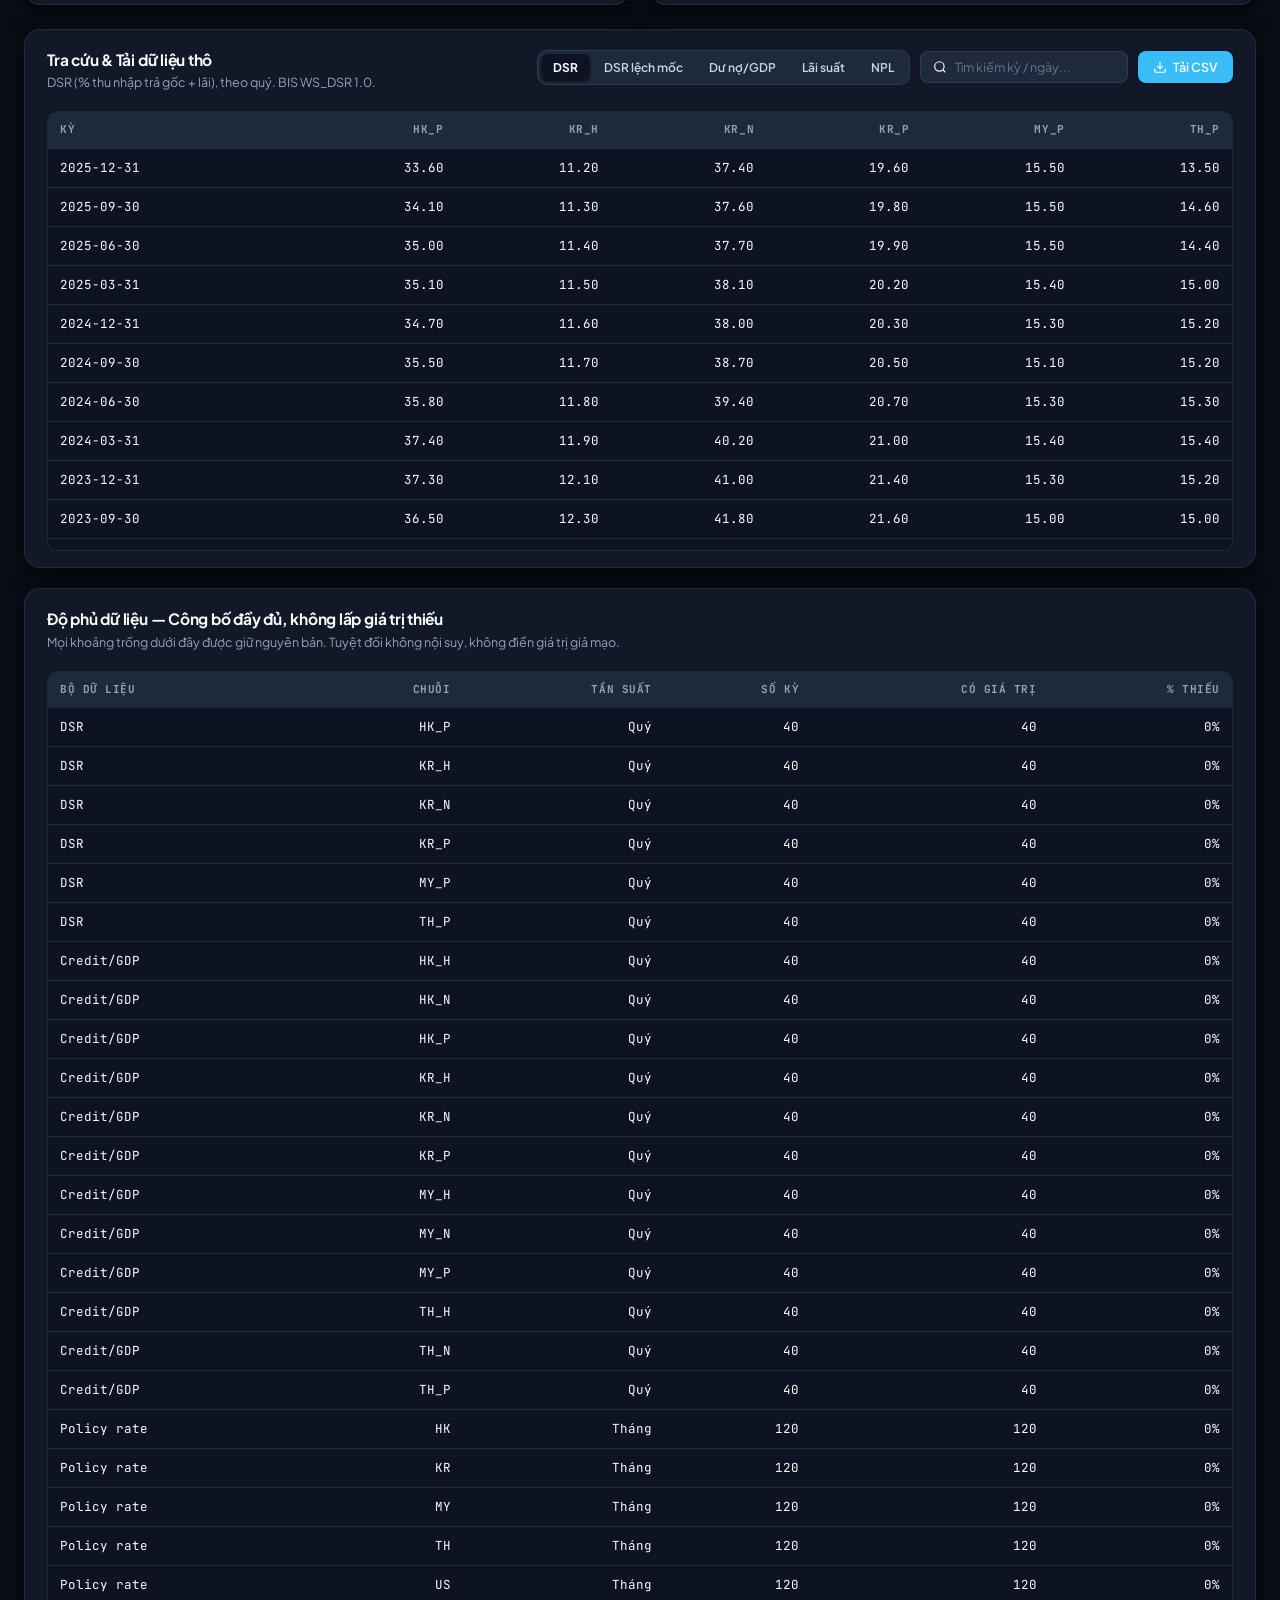
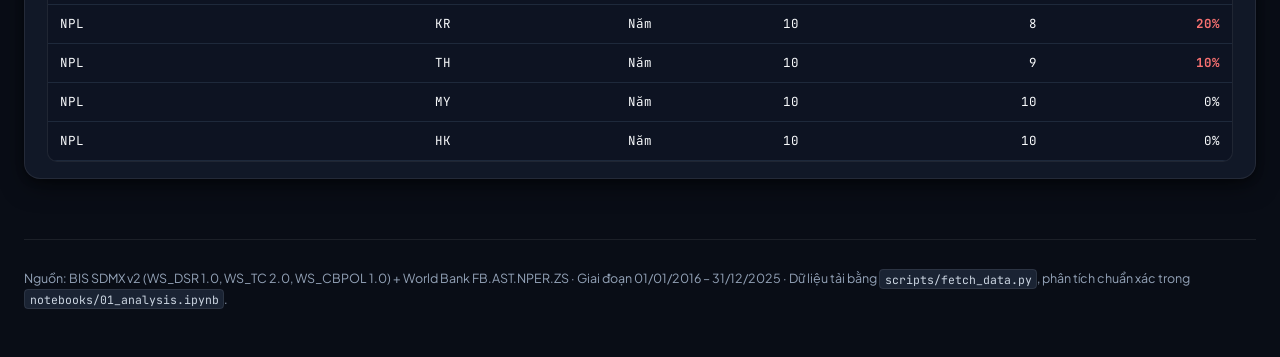
==== commit 81c0da73: "Revert "feat: tich hop pipeline tu dong cap nhat du lieu 09:00 hang ngay" This reverts commit 8c22c1" ====
--- a/product/site/index.html
+++ b/product/site/index.html
@@ -66,9 +66,6 @@
       </div>
       <div class="hero-stat-badge">
         <span style="color:var(--good)">📊 8 Biểu đồ</span> Đa chiều
-      </div>
-      <div class="hero-stat-badge pipeline-badge" id="pipeline-stat-badge" title="Pipeline ETL tự động chạy vào 09:00 sáng hàng ngày">
-        <span class="pipeline-pulse-dot"></span> <span id="pipeline-status-text">Pipeline: 09:00 sáng</span>
       </div>
     </div>
   </div>
@@ -477,7 +474,8 @@
 
     <footer>
       Nguồn: BIS SDMX API v2 (<code>WS_DSR 1.0</code>, <code>WS_TC 2.0</code>, <code>WS_CBPOL 1.0</code>)
-      và World Bank <code>FB.AST.NPER.ZS</code>. Pipeline ETL tự động cập nhật vào <b>09:00 sáng hàng ngày</b>. Lần cập nhật gần nhất: <code id="foot-updated-at">...</code>.
+      và World Bank <code>FB.AST.NPER.ZS</code>. Toàn bộ số liệu trên trang này được sinh lại từ
+      <code>data/raw/</code> mỗi lần chạy <code>product/build_site.py</code> — không có con số nào gõ tay.
     </footer>
   </div>
 </main>
--- a/product/site/styles.css
+++ b/product/site/styles.css
@@ -375,24 +375,6 @@
   box-shadow: var(--shadow-sm);
 }
 
-.hero-stat-badge.pipeline-badge {
-  background: color-mix(in srgb, var(--good) 10%, var(--surface-0));
-  border-color: color-mix(in srgb, var(--good) 30%, transparent);
-  color: var(--good);
-  font-weight: 600;
-}
-
-.pipeline-pulse-dot {
-  width: 7px;
-  height: 7px;
-  border-radius: 50%;
-  background: var(--good);
-  box-shadow: 0 0 8px var(--good);
-  animation: pulse-dot 2s infinite ease-in-out;
-  display: inline-block;
-  flex-shrink: 0;
-}
-
 /* ── Explainer Box (Collapsible) ─────────────────────────────────────────── */
 .explainer-box {
   background: var(--surface-1);
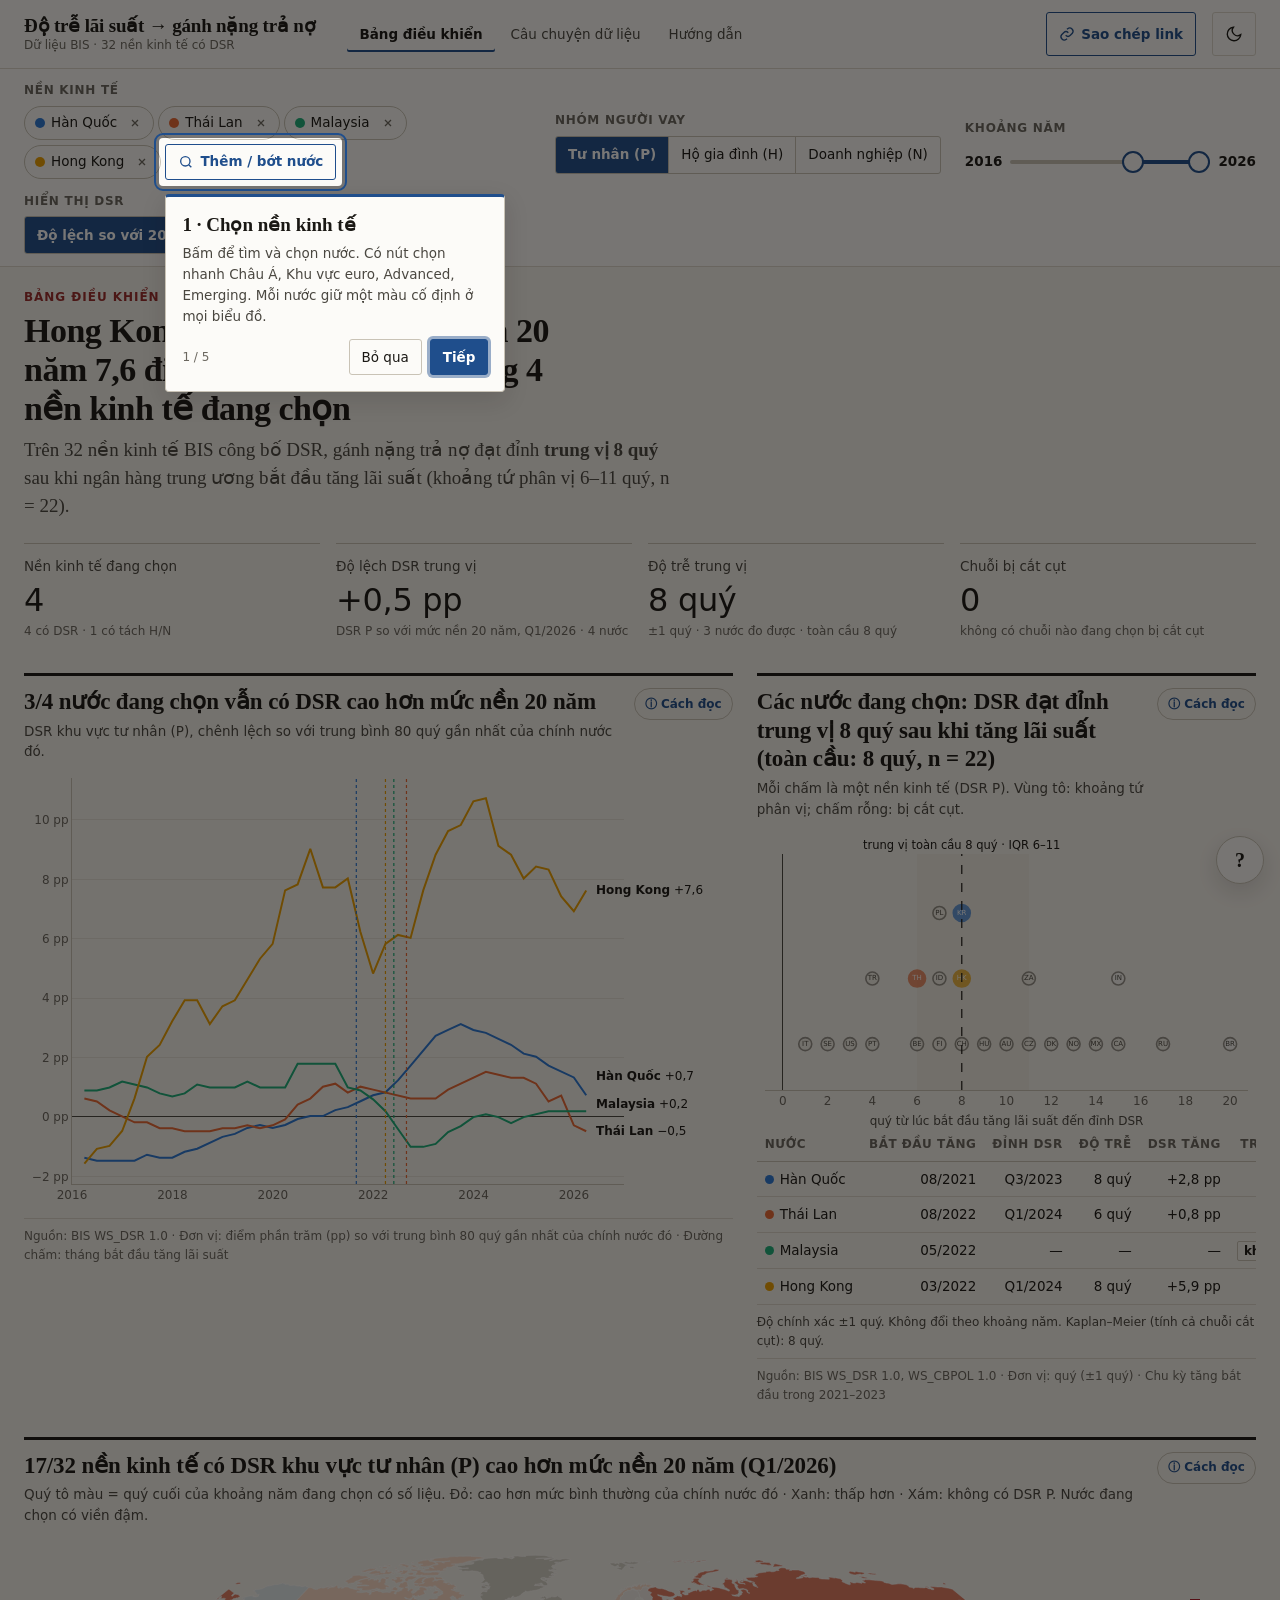
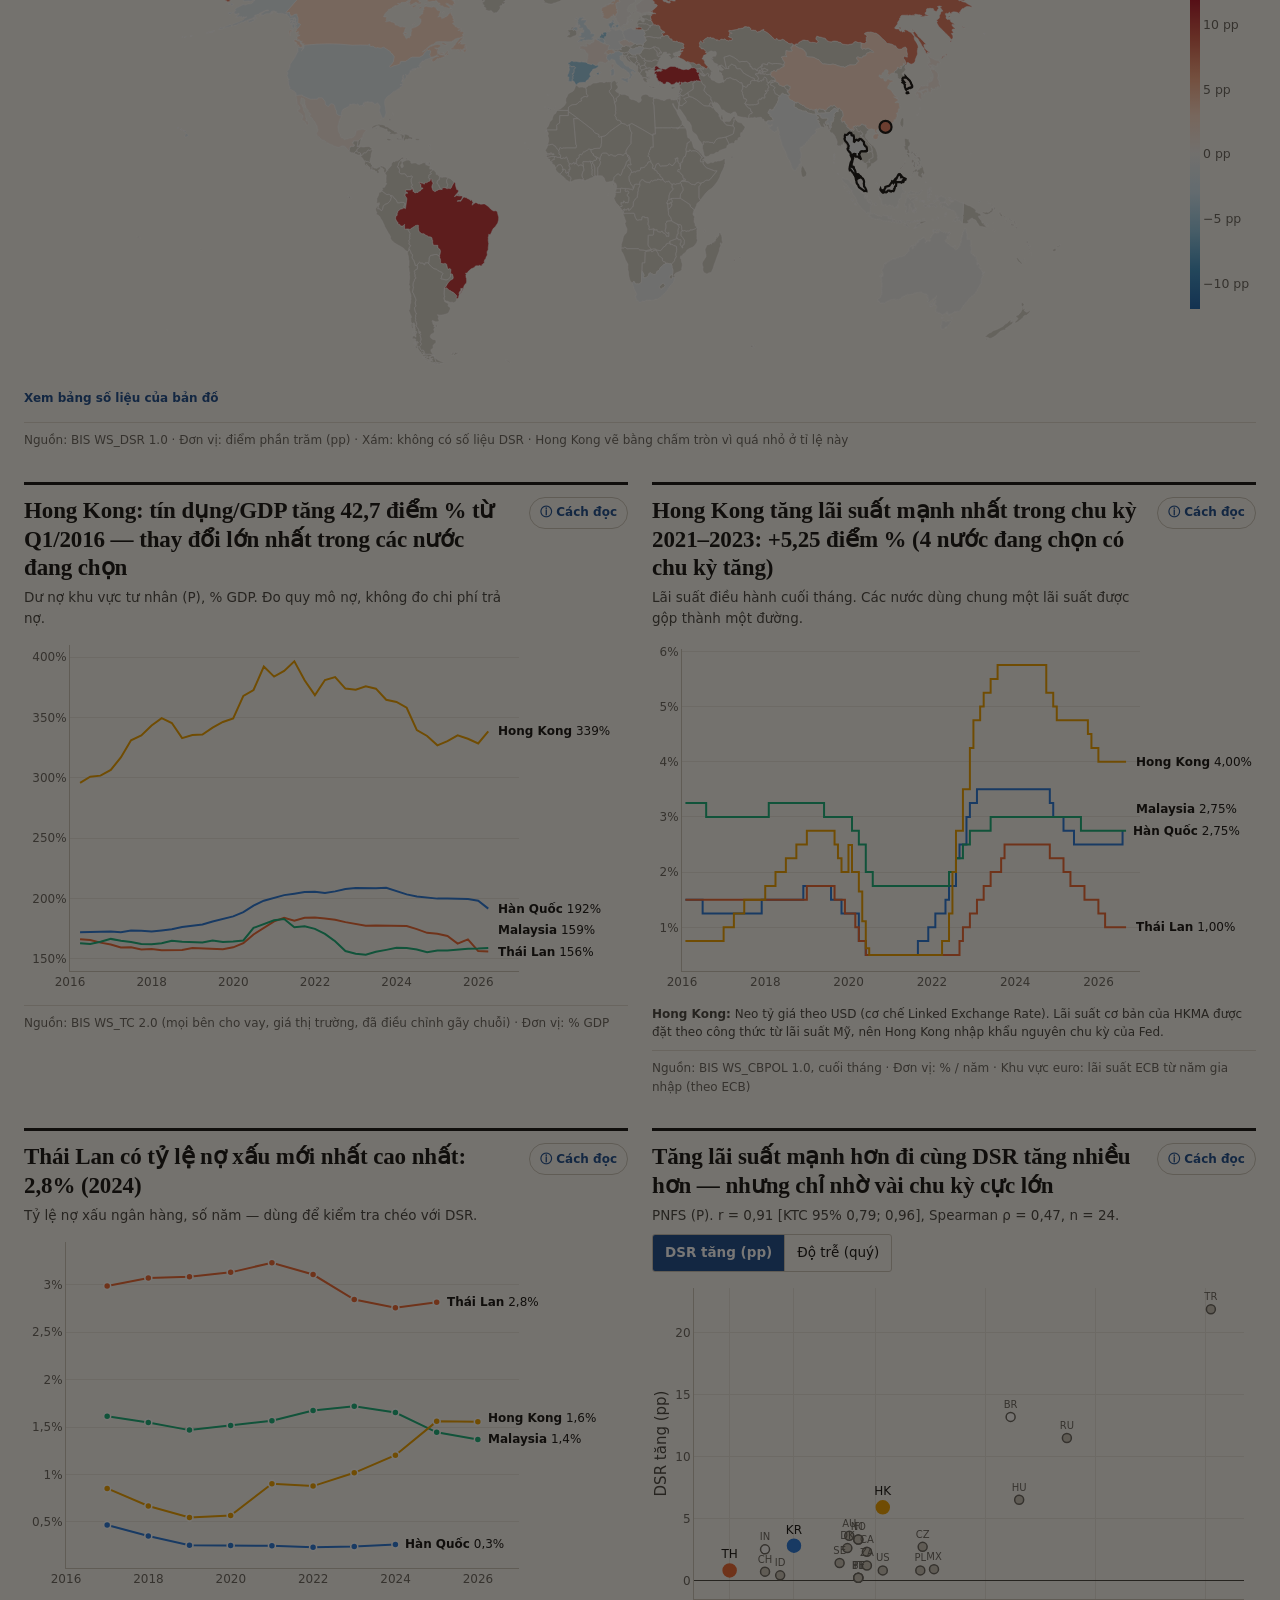
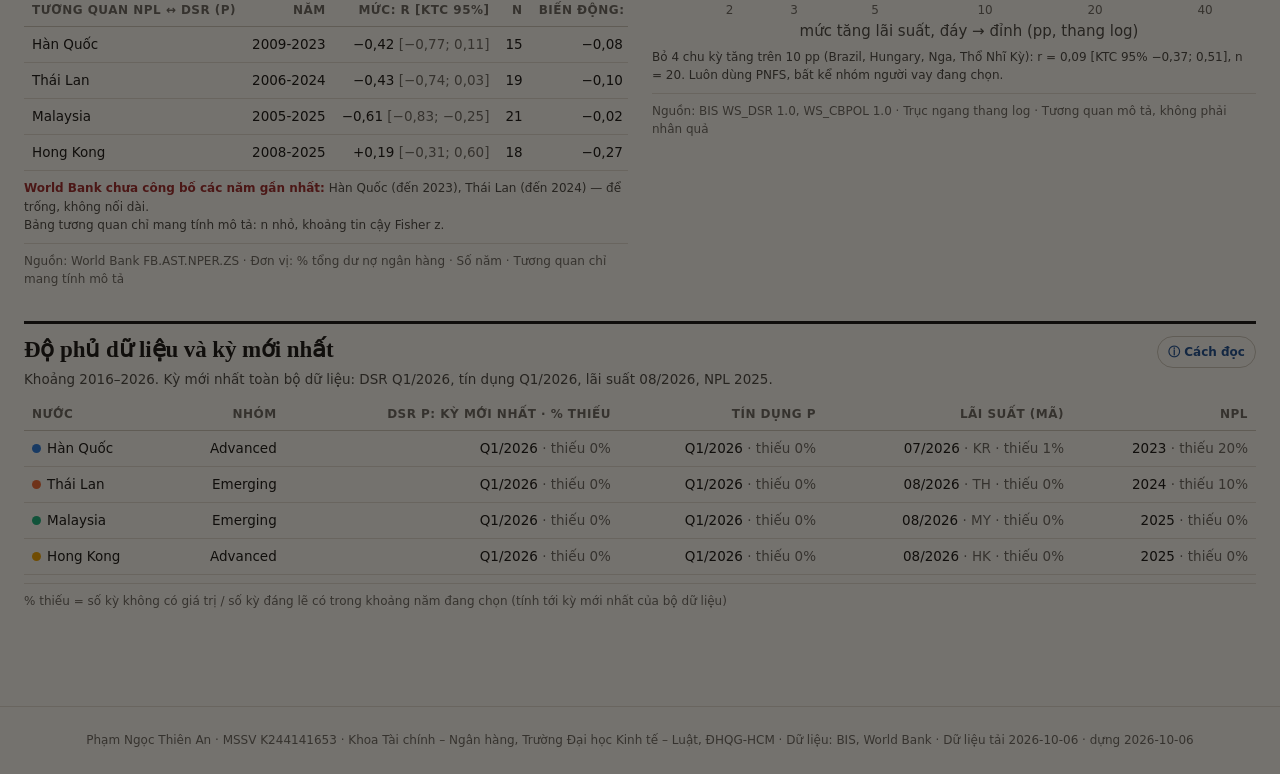
==== commit 0486af48: "dashboard: rebuild for all economies (design direction A) - filters: searchable multi-country picker" ====
--- a/product/site/index.html
+++ b/product/site/index.html
@@ -1,486 +1,230 @@
 <!doctype html>
-<html lang="vi" data-theme="dark">
+<html lang="vi" data-theme="light">
 <head>
 <meta charset="utf-8">
 <meta name="viewport" content="width=device-width, initial-scale=1">
-<title>Gánh nặng âm thầm — Độ trễ chính sách tiền tệ ở Châu Á | BIS Macro Story</title>
-<link rel="icon" href="data:image/svg+xml,%3Csvg xmlns=%27http://www.w3.org/2000/svg%27 viewBox=%270 0 16 16%27%3E%3Crect width=%2716%27 height=%2716%27 rx=%273%27 fill=%27%2338bdf8%27/%3E%3Cpath d=%27M3 12L6 7L9 9L13 3%27 stroke=%27%23fff%27 stroke-width=%271.8%27 fill=%27none%27/%3E%3C/svg%3E">
+<title>Độ trễ lãi suất → gánh nặng trả nợ · BIS</title>
+<meta name="description" content="Dashboard dữ liệu BIS: độ trễ truyền dẫn từ lãi suất chính sách sang tỷ lệ trả nợ (DSR) của khu vực tư nhân, cho mọi nền kinh tế BIS công bố.">
+<meta name="theme-color" content="#f7f4ee">
+<link rel="icon" href="data:image/svg+xml,%3Csvg xmlns='http://www.w3.org/2000/svg' viewBox='0 0 32 32'%3E%3Crect width='32' height='32' rx='4' fill='%231f4e8c'/%3E%3Cpath d='M6 22l6-7 5 4 9-11' stroke='%23fff' stroke-width='3' fill='none'/%3E%3C/svg%3E">
+<script>
+  // Theme before first paint: saved choice, else OS preference. Storage may be blocked.
+  (function () {
+    var t = null;
+    try { t = localStorage.getItem("theme"); } catch (e) {}
+    if (t !== "light" && t !== "dark") t = matchMedia("(prefers-color-scheme: dark)").matches ? "dark" : "light";
+    document.documentElement.dataset.theme = t;
+  })();
+</script>
+<link rel="preload" href="fonts/plexsans-400-vietnamese.woff2" as="font" type="font/woff2" crossorigin>
+<link rel="preload" href="fonts/newsreader-600-vietnamese.woff2" as="font" type="font/woff2" crossorigin>
+<link rel="preload" href="data.json" as="fetch" type="application/json" crossorigin>
+<link rel="stylesheet" href="fonts.css">
+<link rel="stylesheet" href="tokens.css">
 <link rel="stylesheet" href="styles.css">
 </head>
 <body>
-
-<div id="read-progress"></div>
-
-<!-- ═══════════════════════════ HEADER ═══════════════════════════ -->
-<header>
-  <div class="wrap head-in">
-    <div class="brand-wrap">
-      <div class="brand-icon">
-        <svg width="22" height="22" viewBox="0 0 24 24" fill="none" stroke="currentColor" stroke-width="2.5" stroke-linecap="round" stroke-linejoin="round">
-          <polyline points="22 12 18 12 15 21 9 3 6 12 2 12"></polyline>
-        </svg>
-      </div>
-      <div class="brand">
-        <div class="brand-title">
-          Gánh nặng âm thầm
-          <span class="badge-live">BIS SDMX v2 API</span>
-        </div>
-        <div class="brand-sub">Độ trễ chính sách thắt chặt & khả năng hồi phục nợ tư nhân · KR · TH · MY · HK</div>
-      </div>
-    </div>
-
-    <div class="tabs" role="tablist">
-      <button class="tab" role="tab" id="tab-dash" aria-selected="true">
-        <svg width="15" height="15" viewBox="0 0 24 24" fill="none" stroke="currentColor" stroke-width="2"><rect x="3" y="3" width="7" height="9" rx="1"></rect><rect x="14" y="3" width="7" height="5" rx="1"></rect><rect x="14" y="12" width="7" height="9" rx="1"></rect><rect x="3" y="16" width="7" height="5" rx="1"></rect></svg>
-        Bảng điều khiển
-      </button>
-      <button class="tab" role="tab" id="tab-story" aria-selected="false">
-        <svg width="15" height="15" viewBox="0 0 24 24" fill="none" stroke="currentColor" stroke-width="2"><path d="M4 19.5A2.5 2.5 0 0 1 6.5 17H20"></path><path d="M6.5 2H20v20H6.5A2.5 2.5 0 0 1 4 19.5v-15A2.5 2.5 0 0 1 6.5 2z"></path></svg>
-        Câu chuyện dữ liệu
-      </button>
-    </div>
-
-    <div class="head-actions">
-      <button class="icon-btn" id="theme" title="Đổi giao diện Sáng / Tối" aria-label="Đổi giao diện Sáng / Tối">
-        <span id="theme-icon">◐</span>
-      </button>
+<a class="skip" href="#main">Bỏ qua tới nội dung chính</a>
+
+<header class="top">
+  <a class="brand" href="#bang-dieu-khien">Độ trễ lãi suất → gánh nặng trả nợ<small>Dữ liệu BIS · <span data-k="n_dsr">…</span> nền kinh tế có DSR</small></a>
+  <nav class="tabs" aria-label="Các trang">
+    <a href="#bang-dieu-khien" data-view="dashboard">Bảng điều khiển</a>
+    <a href="#cau-chuyen" data-view="story">Câu chuyện dữ liệu</a>
+    <a href="#huong-dan" data-view="guide">Hướng dẫn</a>
+  </nav>
+  <div class="spacer"></div>
+  <button class="btn ghost-accent share" id="share-btn" type="button" aria-label="Sao chép link chia sẻ đúng bộ lọc này">
+    <svg viewBox="0 0 24 24" fill="none" stroke="currentColor" stroke-width="2" aria-hidden="true"><path d="M10 14a5 5 0 0 0 7 0l3-3a5 5 0 0 0-7-7l-1 1M14 10a5 5 0 0 0-7 0l-3 3a5 5 0 0 0 7 7l1-1"/></svg><span class="share-txt">Sao chép link</span>
+  </button>
+  <button class="iconbtn" id="theme-btn" type="button" aria-label="Chuyển giao diện sáng/tối">
+    <svg viewBox="0 0 24 24" fill="none" stroke="currentColor" stroke-width="1.8" aria-hidden="true"><path d="M21 12.8A9 9 0 1 1 11.2 3a7 7 0 0 0 9.8 9.8z"/></svg>
+  </button>
+</header>
+
+<section class="filters" id="filters" aria-label="Bộ lọc">
+  <div class="filters-inner">
+    <button class="btn drawer-btn" id="drawer-btn" type="button" aria-controls="filter-panel" aria-expanded="false">
+      <svg viewBox="0 0 24 24" fill="none" stroke="currentColor" stroke-width="2" aria-hidden="true"><path d="M3 5h18M6 12h12M10 19h4"/></svg>
+      <span id="drawer-summary">Bộ lọc</span>
+    </button>
+    <div class="filter-panel" id="filter-panel">
+      <div class="drawer-head"><h2>Bộ lọc</h2>
+        <button class="iconbtn" id="drawer-close" type="button" aria-label="Đóng bộ lọc"><svg viewBox="0 0 24 24" fill="none" stroke="currentColor" stroke-width="2" aria-hidden="true"><path d="M6 6l12 12M18 6L6 18"/></svg></button></div>
+      <div class="fgroup countries">
+        <span class="f-label" id="lbl-c">Nền kinh tế</span>
+        <div class="chips" id="chips" aria-labelledby="lbl-c">
+          <button class="btn ghost-accent" id="country-picker-btn" type="button" aria-haspopup="dialog" aria-expanded="false" aria-controls="picker">
+            <svg viewBox="0 0 24 24" fill="none" stroke="currentColor" stroke-width="2" aria-hidden="true"><circle cx="11" cy="11" r="7"/><path d="M20 20l-4-4"/></svg>Chọn nước
+          </button>
+        </div>
+      </div>
+      <div class="fgroup">
+        <span class="f-label" id="lbl-b">Nhóm người vay</span>
+        <div class="seg" id="borrower-seg" role="group" aria-labelledby="lbl-b">
+          <button type="button" data-b="P" aria-pressed="true">Tư nhân (P)</button>
+          <button type="button" data-b="H" aria-pressed="false">Hộ gia đình (H)</button>
+          <button type="button" data-b="N" aria-pressed="false">Doanh nghiệp (N)</button>
+        </div>
+        <span class="seg-note" id="borrower-note" aria-live="polite"></span>
+      </div>
+      <div class="fgroup">
+        <span class="f-label" id="lbl-y">Khoảng năm</span>
+        <div class="yr" id="year-range" role="group" aria-labelledby="lbl-y">
+          <output id="yr-from-out" for="yr-from">…</output>
+          <div class="dual">
+            <div class="rail"></div><div class="fill" id="yr-fill"></div>
+            <input type="range" id="yr-from" aria-label="Năm bắt đầu" step="1">
+            <input type="range" id="yr-to" aria-label="Năm kết thúc" step="1">
+          </div>
+          <output id="yr-to-out" for="yr-to">…</output>
+        </div>
+      </div>
+      <div class="fgroup">
+        <span class="f-label" id="lbl-v">Hiển thị DSR</span>
+        <div class="seg" id="mode-toggle" role="group" aria-labelledby="lbl-v">
+          <button type="button" data-v="gap" aria-pressed="true">Độ lệch so với 20 năm</button>
+          <button type="button" data-v="level" aria-pressed="false">Mức DSR</button>
+        </div>
+      </div>
     </div>
   </div>
-</header>
-
-<!-- ═══════════════════════════ DASHBOARD ═══════════════════════════ -->
-<main class="wrap" id="view-dash">
-
-  <!-- Hero Overview Card -->
-  <div class="hero-bar">
-    <div class="hero-text">
-      <h2>Bối cảnh phân tích: Chu kỳ thắt chặt tiền tệ & Gánh nặng nợ tư nhân</h2>
-      <p>Theo dõi và đối chiếu dữ liệu 10 năm (2016–2025) từ Ngân hàng Thanh toán Quốc tế (BIS) và World Bank để kiểm chứng độ trễ truyền dẫn lãi suất, quy mô đòn bẩy và rủi ro nợ xấu tại 4 nền kinh tế Châu Á.</p>
-    </div>
-    <div class="hero-stats">
-      <div class="hero-stat-badge">
-        <span style="color:var(--kr)">🇰🇷 🇹🇭 🇲🇾 🇭🇰</span> 4 Quốc gia
-      </div>
-      <div class="hero-stat-badge">
-        <span style="color:var(--hk)">📅 2016 – 2025</span> 10 Năm
-      </div>
-      <div class="hero-stat-badge">
-        <span style="color:var(--good)">📊 8 Biểu đồ</span> Đa chiều
-      </div>
-    </div>
+  <div class="drawer-scrim" id="drawer-scrim" hidden></div>
+  <div class="picker" id="picker" role="dialog" aria-modal="false" aria-label="Chọn nền kinh tế" hidden>
+    <div class="picker-head">
+      <input type="search" id="picker-search" placeholder="Tìm nước (tiếng Việt hoặc tiếng Anh)…" aria-label="Tìm nước" autocomplete="off">
+      <div class="quick" role="group" aria-label="Chọn nhanh">
+        <button type="button" data-quick="focus">4 nước gốc</button>
+        <button type="button" data-quick="asia">Châu Á</button>
+        <button type="button" data-quick="euro">Khu vực euro</button>
+        <button type="button" data-quick="advanced">Advanced</button>
+        <button type="button" data-quick="emerging">Emerging</button>
+        <button type="button" data-quick="clear">Bỏ chọn hết</button>
+      </div>
+    </div>
+    <div class="picker-list" id="picker-list"></div>
+    <div class="picker-foot"><span id="picker-count"></span><button class="btn" type="button" id="picker-done">Xong</button></div>
   </div>
-
-  <!-- Collapsible Quick Guide -->
-  <div class="explainer-box">
-    <div class="explainer-summary" id="explainer-toggle">
-      <span>💡 <b>Giải thích nhanh các chỉ số cốt lõi (Bấm để xem/ẩn)</b></span>
-      <span id="explainer-arrow" style="font-size:11px">▼</span>
-    </div>
-    <div class="explainer-content" id="explainer-content">
-      <div class="explainer-item" style="border-left-color: var(--kr);">
-        <strong>Gánh nặng trả nợ (DSR)</strong>
-        Tỷ lệ % thu nhập phải dành để trả cả gốc lẫn lãi. DSR đo áp lực dòng tiền thực tế đè nặng lên người vay, khác với dư nợ/GDP.
-      </div>
-      <div class="explainer-item" style="border-left-color: var(--hk);">
-        <strong>Độ lệch so với mốc 20 năm (DSR Gap)</strong>
-        Mốc = trung bình 2006-Q1→2025-Q4 của chính nước đó. BIS khuyến nghị so với lịch sử từng nước thay vì so số tuyệt đối giữa các nước.
-      </div>
-      <div class="explainer-item" style="border-left-color: var(--th);">
-        <strong>Dư nợ tín dụng / GDP</strong>
-        Đo quy mô đòn bẩy kinh tế (món nợ phình to bao nhiêu), không phản ánh lãi suất hay áp lực chi trả định kỳ.
-      </div>
-      <div class="explainer-item" style="border-left-color: var(--my);">
-        <strong>Độ trễ truyền dẫn (Transmission Lag)</strong>
-        Khoảng thời gian từ khi Ngân hàng Trung ương bắt đầu tăng lãi suất cho đến khi DSR đạt đỉnh điểm chịu đựng.
-      </div>
-    </div>
-  </div>
-
-  <!-- Smart Filter Toolbar -->
-  <div class="filters">
-    <!-- Top row: Countries and Borrower sector -->
-    <div class="filter-row-top">
-      <div class="fgroup">
-        <div style="display:flex;align-items:center;justify-content:space-between;gap:8px">
-          <span class="flabel">Quốc gia phân tích</span>
-          <div class="quick-chips">
-            <button class="btn-mini" id="btn-all-countries">Tất cả</button>
-            <button class="btn-mini" id="btn-clear-countries">Bỏ chọn</button>
-          </div>
-        </div>
-        <div class="chips" id="chips"></div>
-      </div>
-
-      <div class="fgroup">
-        <span class="flabel">Khu vực vay nợ (Dư nợ)</span>
-        <div class="seg" id="borrower">
-          <button data-b="P" aria-pressed="true">Tổng PNFS</button>
-          <button data-b="H" aria-pressed="false">Hộ gia đình</button>
-          <button data-b="N" aria-pressed="false">Doanh nghiệp</button>
-        </div>
-      </div>
-    </div>
-
-    <!-- Bottom row: Time range, Chart topic switcher, Phase toggle -->
-    <div class="filter-row-bottom">
-      <div class="fgroup">
-        <span class="flabel">Khoảng thời gian</span>
-        <div class="seg" id="range">
-          <button data-r="all" aria-pressed="true">Toàn bộ 2016–2025</button>
-          <button data-r="cycle" aria-pressed="false">Chu kỳ 2021–2025</button>
-          <button data-r="recent" aria-pressed="false">Từ 2023</button>
-        </div>
-      </div>
-
-      <div class="fgroup">
-        <span class="flabel">Lọc theo nhóm biểu đồ</span>
-        <div class="chart-cats" id="chart-cats">
-          <button class="cat-btn active" data-cat="all">📌 Tất cả (8)</button>
-          <button class="cat-btn" data-cat="dsr">📊 Gánh nặng nợ (3)</button>
-          <button class="cat-btn" data-cat="macro">🏛️ Lãi suất & Tín dụng (2)</button>
-          <button class="cat-btn" data-cat="risk">⚡ Độ trễ & Rủi ro (3)</button>
-        </div>
-      </div>
-
-      <div class="fgroup" style="justify-content:flex-end">
-        <label class="switch">
-          <input type="checkbox" id="phases" checked>
-          Tô 3 giai đoạn chính sách (Hiking · Easing · Risk)
-        </label>
-      </div>
-    </div>
-  </div>
-
-  <!-- KPI Cards -->
-  <div class="kpis" id="kpis"></div>
-
-  <!-- Charts Grid -->
-  <div class="grid" id="charts-grid">
-    <!-- Card 1: DSR -->
-    <div class="card" data-cat="dsr">
-      <div class="cardhead">
-        <div>
-          <h3>Gánh nặng trả nợ (DSR)</h3>
-          <p class="note">% thu nhập phải dành để trả gốc + lãi. Nguồn: BIS <code>WS_DSR 1.0</code>.</p>
-        </div>
-        <label class="switch"><input type="checkbox" id="kr-split"> Tách HGĐ / DN (Hàn Quốc)</label>
-      </div>
-      <div class="chart" id="c-dsr"></div>
-      <div class="warnbar" id="dsr-warn"></div>
-    </div>
-
-    <!-- Card 2: DSR Gap -->
-    <div class="card" data-cat="dsr">
-      <div class="cardhead">
-        <div>
-          <h3>DSR lệch so với mốc 20 năm của chính nước đó</h3>
-          <p class="note">Mốc = trung bình 2006-Q1→2025-Q4. BIS khuyến nghị so theo lịch sử từng nước — so mức tuyệt đối giữa các nước là sai phương pháp.</p>
-        </div>
-      </div>
-      <div class="chart" id="c-gap"></div>
-    </div>
-
-    <!-- Card 3: Recovery Scorecard -->
-    <div class="card" data-cat="dsr">
-      <div class="cardhead">
-        <div>
-          <h3>Bảng điểm hồi phục</h3>
-          <p class="note">Đã gỡ được bao nhiêu phần vượt mốc 20 năm tạo ra trong chu kỳ hiking?</p>
-        </div>
-      </div>
-      <div class="chart" id="c-recovery"></div>
-    </div>
-
-    <!-- Card 4: Policy Rate -->
-    <div class="card" data-cat="macro">
-      <div class="cardhead">
-        <div>
-          <h3>Lãi suất chính sách các Ngân hàng Trung ương</h3>
-          <p class="note">Đường đứt nét màu xám = Mỹ (Fed), mốc tham chiếu toàn cầu. Nguồn: BIS <code>WS_CBPOL 1.0</code>.</p>
-        </div>
-      </div>
-      <div class="chart" id="c-policy"></div>
-    </div>
-
-    <!-- Card 5: Credit/GDP -->
-    <div class="card" data-cat="macro">
-      <div class="cardhead">
-        <div>
-          <h3>Dư nợ tín dụng / GDP <span id="bor-tag" class="pill warn"></span></h3>
-          <p class="note">Đo <b>quy mô đòn bẩy</b>, không đo gánh nặng trả nợ. Nguồn: BIS <code>WS_TC 2.0</code>, <code>UNIT_TYPE=770</code>.</p>
-        </div>
-      </div>
-      <div class="chart" id="c-credit"></div>
-    </div>
-
-    <!-- Card 6: Transmission Lag -->
-    <div class="card" data-cat="risk">
-      <div class="cardhead">
-        <div>
-          <h3>Độ trễ truyền dẫn: Δ lãi suất → Δ DSR</h3>
-          <p class="note">Tương quan ở từng độ trễ 0–8 quý. Cột đậm = độ trễ có tương quan cao nhất.</p>
-        </div>
-      </div>
-      <div class="chart" id="c-lag"></div>
-      <p class="foot">n ≈ 39 quý và các độ trễ chồng lấn → đây là thống kê <b>mô tả</b>, không phải kiểm định nhân quả.</p>
-    </div>
-
-    <!-- Card 7: NPL Cross-check -->
-    <div class="card" data-cat="risk">
-      <div class="cardhead">
-        <div>
-          <h3>Kiểm tra chéo: DSR tăng có thành nợ xấu (NPL) không?</h3>
-          <p class="note">Cả hai chuỗi quy về chỉ số 2016 = 100 để dùng chung một trục. NPL là số năm (World Bank); DSR lấy quý IV để khớp.</p>
-        </div>
-      </div>
-      <div class="chart" id="c-npl"></div>
-      <div class="warnbar" id="npl-warn"></div>
-    </div>
-
-    <!-- Card 8: Surprise Analysis -->
-    <div class="card" data-cat="risk">
-      <div class="cardhead">
-        <div>
-          <h3>Điều bất ngờ: Dư nợ giảm nhưng gánh nặng vẫn lập đỉnh?</h3>
-          <p class="note">Thay đổi từ 2021-Q4 đến quý DSR đạt đỉnh của từng nước (pp).</p>
-        </div>
-      </div>
-      <div class="chart" id="c-surprise"></div>
-    </div>
-  </div>
-
-  <!-- Raw Data Table -->
-  <div class="card" style="margin-top:24px">
-    <div class="cardhead">
-      <div>
-        <h3>Tra cứu & Tải dữ liệu thô</h3>
-        <p class="note" id="table-note"></p>
-      </div>
-      <div style="display:flex;gap:10px;align-items:center;flex-wrap:wrap">
-        <div class="seg" id="tableset">
-          <button data-t="dsr" aria-pressed="true">DSR</button>
-          <button data-t="dsr_gap" aria-pressed="false">DSR lệch mốc</button>
-          <button data-t="credit" aria-pressed="false">Dư nợ/GDP</button>
-          <button data-t="policy" aria-pressed="false">Lãi suất</button>
-          <button data-t="npl" aria-pressed="false">NPL</button>
-        </div>
-        <div class="search-box">
-          <svg width="14" height="14" viewBox="0 0 24 24" fill="none" stroke="currentColor" stroke-width="2"><circle cx="11" cy="11" r="8"></circle><line x1="21" y1="21" x2="16.65" y2="16.65"></line></svg>
-          <input type="text" id="table-search" placeholder="Tìm kiếm kỳ / ngày...">
-        </div>
-        <button class="btn btn-primary" id="dl">
-          <svg width="14" height="14" viewBox="0 0 24 24" fill="none" stroke="currentColor" stroke-width="2"><path d="M21 15v4a2 2 0 0 1-2 2H5a2 2 0 0 1-2-2v-4"></path><polyline points="7 10 12 15 17 10"></polyline><line x1="12" y1="15" x2="12" y2="3"></line></svg>
-          Tải CSV
-        </button>
-      </div>
-    </div>
-    <div class="tablewrap" style="max-height:440px;overflow-y:auto">
-      <table id="table"></table>
-    </div>
-  </div>
-
-  <!-- Data Coverage Table -->
-  <div class="card" style="margin-top:20px">
-    <div class="cardhead">
-      <div>
-        <h3>Độ phủ dữ liệu — Công bố đầy đủ, không lấp giá trị thiếu</h3>
-        <p class="note">Mọi khoảng trống dưới đây được giữ nguyên bản. Tuyệt đối không nội suy, không điền giá trị giả mạo.</p>
-      </div>
-    </div>
-    <div class="tablewrap"><table id="cov"></table></div>
-  </div>
-
-  <footer>
-    <span id="src"></span> · Giai đoạn 01/01/2016 – 31/12/2025 ·
-    Dữ liệu tải bằng <code>scripts/fetch_data.py</code>, phân tích chuẩn xác trong <code>notebooks/01_analysis.ipynb</code>.
-  </footer>
-</main>
-
-<!-- ═══════════════════════════ STORY ═══════════════════════════ -->
-<main class="wrap" id="view-story" hidden>
-  <div class="story">
-    <div class="story-header">
-      <div class="story-tag">Báo cáo phân tích chuyên sâu · BIS Data Story</div>
-      <h1>Bốn nền kinh tế, một cú sốc lãi suất, bốn kết cục</h1>
-      <p class="lede">
-        Trước các biến động mới của chính sách tiền tệ quốc tế, khả năng chống chịu của khu vực tư nhân tại bốn nền kinh tế Châu Á ghi nhận sự phân hóa sâu sắc. Dữ liệu thực nghiệm từ BIS và World Bank cho thấy sự khác biệt về mức độ độc lập tiền tệ và cấu trúc nợ đã dẫn tới bốn kết cục hoàn toàn riêng biệt, không thể quy về một mẫu số chung cho khu vực.
-      </p>
-    </div>
-
-    <!-- Executive Summary Box -->
-    <div class="exec-summary">
-      <h3>
-        <svg width="18" height="18" viewBox="0 0 24 24" fill="none" stroke="currentColor" stroke-width="2.5"><circle cx="12" cy="12" r="10"></circle><line x1="12" y1="16" x2="12" y2="12"></line><line x1="12" y1="8" x2="12.01" y2="8"></line></svg>
-        Tóm tắt điều hành (Executive Summary)
-      </h3>
-      <div class="exec-grid">
-        <div class="exec-card" style="--ec: var(--hk);">
-          <div class="exec-country">Hong Kong SAR</div>
-          <div class="exec-verdict"><b>Vị thế rủi ro cao nhất:</b> Cơ chế neo tỷ giá nhập khẩu toàn bộ cú sốc tăng lãi suất của Fed; nợ xấu tăng 77%, gánh nặng DSR còn vượt mốc lịch sử 7.1pp và mới giải tỏa được 35.8% phần vượt đỉnh.</div>
-        </div>
-        <div class="exec-card" style="--ec: var(--kr);">
-          <div class="exec-country">Hàn Quốc</div>
-          <div class="exec-verdict"><b>Độ nhạy truyền dẫn cao:</b> Tỷ trọng nợ vay lãi suất thả nổi lớn khiến DSR phản ứng ngay sau 0–1 quý; khu vực doanh nghiệp tiếp tục gia tăng đòn bẩy ngay trong chu kỳ thắt chặt.</div>
-        </div>
-        <div class="exec-card" style="--ec: var(--th);">
-          <div class="exec-country">Thái Lan</div>
-          <div class="exec-verdict"><b>Đã hoàn tất phục hồi:</b> DSR đã giảm về dưới mức trung bình 20 năm; mặt bằng lãi suất chính sách thấp nhất nhóm tạo dư địa đệm an toàn cho nền kinh tế.</div>
-        </div>
-        <div class="exec-card" style="--ec: var(--my);">
-          <div class="exec-country">Malaysia</div>
-          <div class="exec-verdict"><b>Tự chủ tiền tệ hiệu quả:</b> Giữ mức tăng lãi suất thấp nhất khu vực (+1.25pp), không bị cuốn theo vòng xoáy của Fed; DSR duy trì ổn định và tỷ lệ nợ xấu tiếp tục giảm.</div>
-        </div>
-      </div>
-    </div>
-
-    <!-- Sticky Table of Contents Pill Bar -->
-    <div class="toc-wrap">
-      <div class="toc">
-        <a href="#s1">1 · Tín hiệu phân hóa</a>
-        <a href="#s2">2 · Phân định rủi ro</a>
-        <a href="#s3">3 · Cơ cấu người vay</a>
-        <a href="#s4">4 · Cú sốc lãi suất</a>
-        <a href="#s5">5 · Độ trễ truyền dẫn</a>
-        <a href="#s6">6 · Kiểm tra chéo NPL</a>
-        <a href="#s7">7 · Nghịch lý đòn bẩy</a>
-        <a href="#s8">8 · Vị thế chống chịu</a>
-        <a href="#s9">9 · Giới hạn phân tích</a>
-      </div>
-    </div>
-
-    <section id="s1">
-      <h2><span class="num">1</span>Mở đầu — Tín hiệu phân hóa sau chu kỳ thắt chặt</h2>
-      <p>Sau chu kỳ tăng lãi suất quyết liệt của Cục Dự trữ Liên bang Mỹ (Fed) giai đoạn 2022–2023 và các đợt nới lỏng tiếp theo, bốn nền kinh tế Châu Á có quy mô nợ tư nhân lớn nhất khu vực bước vào năm 2026 với những vị thế tài chính trái ngược. Mức độ phục hồi giữa các quốc gia có khoảng cách đáng kể, cho thấy rủi ro tín dụng khu vực không vận động theo một xu hướng đồng nhất.</p>
-      <p>Tại thời điểm cuối năm 2025, tỷ lệ trả nợ (DSR) của khu vực tư nhân Hong Kong vẫn duy trì ở mức <span class="num-hl" data-v="hk_now"></span>% thu nhập, cao hơn <span class="num-hl" data-v="hk_gap"></span> điểm phần trăm so với mức trung bình 20 năm của chính nền kinh tế này. Tỷ lệ này cho thấy Hong Kong mới chỉ giải tỏa được <span class="num-hl" data-v="hk_repaid"></span>% phần gánh nặng thặng dư tích tụ từ chu kỳ tăng lãi suất. Ngược lại, chỉ số DSR của Thái Lan đã hạ về mức <span class="num-hl" data-v="th_now"></span>%, thấp hơn mức chuẩn 20 năm của mình <span class="num-hl" data-v="th_gap_abs"></span>pp và hoàn tất toàn bộ quá trình phục hồi.</p>
-      <div class="card">
-        <h3>DSR lệch so với mốc 20 năm của chính nước đó</h3>
-        <div class="chart" id="s-gap"></div>
-      </div>
-    </section>
-
-    <section id="s2">
-      <h2><span class="num">2</span>Câu hỏi nghiên cứu — Phân định quy mô nợ và dòng tiền chi trả</h2>
-      <p>Để đánh giá chính xác sức chống chịu của từng nền kinh tế trước nguy cơ lãi suất toàn cầu neo cao hoặc tăng trở lại, phân tích cần bóc tách rạch ròi hai chỉ tiêu thường bị đồng nhất:</p>
-      <ul>
-        <li><b>Dư nợ tín dụng / GDP</b> (BIS <code>WS_TC</code>): Phản ánh quy mô đòn bẩy tích tụ trong nền kinh tế so với tổng sản phẩm quốc nội.</li>
-        <li><b>Tỷ lệ chi trả nợ DSR</b> (BIS <code>WS_DSR</code>): Đo lường tỷ lệ phần trăm thu nhập thực tế phải trích ra định kỳ để thanh toán cả gốc lẫn chi phí lãi vay.</li>
-      </ul>
-      <div class="callout warn">
-        <b>Bản chất của rủi ro thanh khoản</b>
-        Một nền kinh tế hoàn toàn có thể thu hẹp quy mô dư nợ nhưng vẫn đối mặt với áp lực thanh khoản tăng cao, nếu lãi suất áp dụng cho phần dư nợ hiện hữu tăng nhanh hơn tốc độ hoàn trả nợ gốc. Cơ chế này diễn ra trên thực tế như thế nào sẽ được kiểm chứng cụ thể tại Mục 7.
-      </div>
-    </section>
-
-    <section id="s3">
-      <h2><span class="num">3</span>Cơ cấu chủ thể vay nợ và giới hạn thông tin</h2>
-      <p>Dữ liệu tổng dư nợ theo chuẩn BIS (<code>TC_LENDERS = A</code>) bao quát toàn bộ các khoản cấp tín dụng từ hệ thống ngân hàng trong nước, ngân hàng quốc tế, các định chế tài chính phi ngân hàng và kênh phát hành trái phiếu, phản ánh bức tranh nợ rộng hơn phạm vi tín dụng ngân hàng đơn thuần.</p>
-      <div class="callout crit">
-        <b>Giới hạn thống kê từ nguồn dữ liệu BIS</b>
-        Số liệu DSR có phân rã riêng cho khu vực Hộ gia đình và Doanh nghiệp duy nhất tại Hàn Quốc; ba nền kinh tế còn lại chỉ công bố số liệu tổng cho toàn bộ khu vực tư nhân phi tài chính (PNFS). Ngược lại, chỉ tiêu Dư nợ/GDP cung cấp đầy đủ phân rã cho cả bốn thị trường. Do đó, nghiên cứu có thể xác định rõ cơ cấu người vay ở mọi nền kinh tế, nhưng việc đo lường trực tiếp gánh nặng dòng tiền của từng nhóm chủ thể chỉ thực hiện được đối với Hàn Quốc.
-      </div>
-      <div class="card">
-        <h3>Cơ cấu người vay, 2025-Q4 (% GDP)</h3>
-        <div class="chart" id="s-mix"></div>
-      </div>
-      <p>Cơ cấu phân bổ dư nợ tại thời điểm cuối năm 2025 cho thấy đặc thù riêng biệt của từng thị trường: Hong Kong tập trung tỷ trọng áp đảo ở khu vực doanh nghiệp gắn với vai trò trung tâm tài chính và thị trường bất động sản thương mại. Trong khi đó, Hàn Quốc và Thái Lan ghi nhận tỷ trọng đòn bẩy phân bổ tương đối đồng đều giữa doanh nghiệp và hộ gia đình.</p>
-    </section>
-
-    <section id="s4">
-      <h2><span class="num">4</span>Cường độ cú sốc lãi suất và mức độ phản ứng của DSR</h2>
-      <p>Mức độ gia tăng của lãi suất chính sách trong chu kỳ thắt chặt phân hóa rõ rệt giữa bốn nền kinh tế. Tính từ đáy năm 2021 đến đỉnh chu kỳ, lãi suất chính sách tại Hong Kong tăng <span class="num-hl" data-v="hk_hike"></span>pp, Hàn Quốc tăng <span class="num-hl" data-v="kr_hike"></span>pp, Thái Lan tăng <span class="num-hl" data-v="th_hike"></span>pp, trong khi Malaysia chỉ điều chỉnh tăng <span class="num-hl" data-v="my_hike"></span>pp.</p>
-      <p>Biên độ tăng của Hong Kong tương đương tuyệt đối với mức tăng của Fed (+5.25pp) và diễn ra đồng thời từ tháng 03/2022. Đây là hệ quả tất yếu của chế độ neo tỷ giá Currency Board buộc Cơ quan Tiền tệ Hong Kong (HKMA) phải điều chỉnh theo sát chính sách tiền tệ của Mỹ. Ngược lại, các quốc gia duy trì cơ chế tỷ giá linh hoạt có quyền tự chủ để kiểm soát mức độ thắt chặt phù hợp với điều kiện nội địa.</p>
-      <div class="card">
-        <h3>Lãi suất chính sách — Mỹ dẫn nhịp</h3>
-        <div class="chart" id="s-policy"></div>
-      </div>
-      <p>Mức độ vượt đỉnh lịch sử 20 năm của chỉ số DSR phản ánh chính xác quy mô của cú sốc lãi suất: Hong Kong ghi nhận mức vượt đỉnh cao nhất (+10.9pp), tiếp theo là Hàn Quốc (+3.1pp), Thái Lan (+1.5pp) và Malaysia (+0.2pp). Mức độ phụ thuộc vào chu kỳ lãi suất bên ngoài càng lớn, mức gia tăng nghĩa vụ tài chính của khu vực tư nhân càng nặng nề.</p>
-    </section>
-
-    <section id="s5">
-      <h2><span class="num">5</span>Tín hiệu cảnh báo — Đo lường độ trễ truyền dẫn</h2>
-      <p>Giả thuyết đề cương ban đầu nhận định rằng gánh nặng trả nợ DSR sẽ gia tăng mạnh và đạt đỉnh trong khoảng 12 đến 18 tháng sau thời điểm ngân hàng trung ương bắt đầu tăng lãi suất.</p>
-      <div class="callout crit">
-        <b>Kiểm chứng độ trễ thực tế</b>
-        Quan sát thực nghiệm cho thấy thời gian truyền dẫn trên thực tế kéo dài hơn đáng kể so với giả định: chỉ có <span class="num-hl" data-v="lag_fits"></span>/6 chuỗi dữ liệu đạt đỉnh trong phạm vi 12–18 tháng. Trung vị thời gian trễ thực tế ghi nhận ở mức <span class="num-hl" data-v="lag_median"></span> tháng tính từ đợt tăng lãi suất đầu tiên.
-      </div>
-      <div class="card">
-        <h3>Độ trễ thực tế: Từ lần tăng lãi suất đầu tiên đến quý DSR đạt đỉnh</h3>
-        <div class="chart" id="s-lag"></div>
-      </div>
-      <p>Thời gian trễ thực tế kéo dài trung bình khoảng hai năm cho thấy các hợp đồng tín dụng có quán tính lớn và chi phí tài chính ngấm dần theo chu kỳ tái định giá nợ. Độ trễ kéo dài đồng nghĩa với việc nếu một đợt thắt chặt mới xuất hiện, đỉnh điểm căng thẳng dòng tiền sẽ dồn sang các năm kế tiếp, tích tụ lên phần gánh nặng nợ hiện vẫn chưa kịp giải tỏa.</p>
-      <p>Phân tích hệ số tương quan theo từng quý trễ làm rõ thêm cơ cấu định giá nợ: Hàn Quốc ghi nhận tương quan dương rất cao ngay tại quý trễ thứ 0 và thứ 1 (r ≈ +0.61) do phần lớn dư nợ áp dụng lãi suất thả nổi, khiến chi phí vay tái định giá tức thì; trong khi Thái Lan và Malaysia có phản ứng trễ phân tán và không xuất hiện tín hiệu truyền dẫn ngắn hạn rõ nét.</p>
-    </section>
-
-    <section id="s6">
-      <h2><span class="num">6</span>Kiểm tra chéo — Mối liên hệ giữa gánh nặng nợ và nợ xấu</h2>
-      <div class="callout crit">
-        <b>Kết quả đối chiếu với tỷ lệ nợ xấu (NPL)</b>
-        Chuỗi truyền dẫn giả định từ việc gánh nặng trả nợ tăng cao dẫn tới nợ xấu bùng phát không được dữ liệu ủng hộ tại phần lớn các thị trường. Trong bốn nền kinh tế, chỉ duy nhất Hong Kong ghi nhận nợ xấu gia tăng đồng pha với đà tăng của DSR.
-      </div>
-      <div class="card">
-        <h3>DSR và NPL — Chỉ số 2016 = 100</h3>
-        <div class="chart tall" id="s-npl"></div>
-      </div>
-      <p>Tại Hàn Quốc và Thái Lan, tương quan giữa DSR và tỷ lệ nợ xấu thậm chí mang dấu âm (<span class="num-hl" data-v="kr_corr"></span> và <span class="num-hl" data-v="th_corr"></span>), nghĩa là áp lực trả nợ tăng lên nhưng tỷ lệ nợ xấu trên báo cáo ngân hàng không tăng tương ứng. Hiện tượng này xuất phát từ việc các hộ gia đình chủ động cắt giảm chi tiêu sinh hoạt để ưu tiên thanh toán nghĩa vụ nợ, sự hỗ trợ từ các chương trình giãn hoãn nợ thời kỳ hậu đại dịch, cùng với đặc tính ghi nhận trễ của chỉ tiêu nợ xấu.</p>
-      <div class="callout">
-        <b>Tính đầy đủ của số liệu</b>
-        Nguồn dữ liệu của World Bank hiện chưa cập nhật chỉ số NPL các năm gần nhất của Hàn Quốc và Thái Lan. Các tính toán giữ nguyên hiện trạng số liệu quan sát thực tế và không thực hiện phép nội suy nhân tạo.
-      </div>
-    </section>
-
-    <section id="s7">
-      <h2><span class="num">7</span>Kiểm chứng nghịch lý đòn bẩy — Dư nợ thu hẹp nhưng gánh nặng lập đỉnh</h2>
-      <p>Giả thuyết đề cương đặt ra nhận định rằng trong giai đoạn thắt chặt tiền tệ, tỷ lệ Dư nợ/GDP có xu hướng giảm bớt do điều kiện cấp tín dụng thắt chặt, nhưng tỷ lệ trả nợ DSR vẫn có thể lập đỉnh do mặt bằng lãi suất neo cao. Kết quả kiểm chứng thực tế xác nhận hiện tượng này xuất hiện tại <span class="num-hl" data-v="surp_fits"></span>/4 nền kinh tế.</p>
-      <div class="card">
-        <h3>Δ DSR so với Δ Dư nợ/GDP, từ 2021-Q4 đến quý DSR đạt đỉnh</h3>
-        <div class="chart" id="s-surprise"></div>
-      </div>
-      <ul>
-        <li><b>Hong Kong</b>: Dư nợ/GDP giảm 10.4pp trong khi DSR tăng 5.9pp. Quy mô đòn bẩy thu hẹp nhưng nghĩa vụ tài chính vẫn chạm đỉnh do chi phí lãi vay tăng vượt tốc độ trả nợ gốc.</li>
-        <li><b>Thái Lan</b>: Dư nợ/GDP giảm 7.1pp và DSR tăng 0.6pp, cùng thể hiện xu hướng giảm đòn bẩy nhưng áp lực chi trả vẫn nhích tăng.</li>
-        <li><b>Hàn Quốc</b>: Cả hai chỉ tiêu cùng tăng (dư nợ tăng 3.0pp, DSR tăng 2.3pp). Gánh nặng gia tăng đến từ việc khu vực tư nhân tiếp tục mở rộng vay nợ trong giai đoạn lãi suất đi lên.</li>
-        <li><b>Malaysia</b>: Cả hai chỉ tiêu cùng giảm, cho thấy quá trình hạ đòn bẩy diễn ra song hành với việc kiểm soát tốt chi phí trả nợ.</li>
-      </ul>
-      <div class="callout ok">
-        <b>Vai trò của tính độc lập trong điều hành tiền tệ</b>
-        Kết quả trên làm nổi bật vai trò quyết định của quyền tự chủ chính sách tiền tệ. Malaysia, nhờ không bị áp lực thắt chặt từ bên ngoài, đã duy trì được cả tính ổn định của quy mô nợ và gánh nặng trả nợ. Ngược lại, Hong Kong, do ràng buộc tỷ giá, đã gánh trọn chi phí gia tăng nghĩa vụ trả nợ ngay cả khi nỗ lực giảm bớt quy mô vay nợ.
-      </div>
-    </section>
-
-    <section id="s8">
-      <h2><span class="num">8</span>Hệ quả thực tiễn — Vị thế chống chịu trước rủi ro chu kỳ mới</h2>
-      <p>Nếu lãi suất quốc tế duy trì ở mức cao kéo dài, mức độ an toàn tài chính của bốn nền kinh tế sẽ không đồng nhất với thứ tự phân hạng của mức DSR tuyệt đối.</p>
-      <div class="card">
-        <h3>Đã gỡ được bao nhiêu phần vượt mốc 20 năm?</h3>
-        <div class="chart" id="s-recovery"></div>
-      </div>
-      <div class="callout crit">
-        <b>Điểm tập trung rủi ro tại Hong Kong</b>
-        Hong Kong là thị trường có mức độ tổn thương cao nhất do hội tụ ba yếu tố bất lợi: gánh nặng DSR hiện tại vẫn cách xa mức trung bình 20 năm nhiều nhất khu vực (<span data-v="hk_gap"></span>pp), tốc độ giải tỏa gánh nặng chậm nhất (<span data-v="hk_repaid"></span>%), và tỷ lệ nợ xấu đã gia tăng thực tế (+77% so với năm 2021). Yếu tố rủi ro then chốt là cơ chế neo tỷ giá khiến HKMA không thể độc lập từ chối tiếp nhận các đợt thắt chặt tiếp theo từ Fed, đặt khu vực tư nhân vào tình thế tiếp tục gánh chịu chi phí lãi vay cao trong khi chưa kịp hồi phục.
-      </div>
-      <p>Ở chiều ngược lại, Thái Lan đã giải tỏa hoàn toàn áp lực nợ vượt mốc lịch sử, kết hợp với mức lãi suất điều hành <span class="num-hl" data-v="th_rate"></span>% thấp nhất nhóm, tạo vùng đệm chính sách tương đối vững vàng.</p>
-    </section>
-
-    <section id="s9">
-      <h2><span class="num">9</span>Giới hạn phương pháp luận</h2>
-      <ol>
-        <li><b>Mức độ phân rã dữ liệu DSR</b>: Số liệu DSR tách biệt giữa hộ gia đình và doanh nghiệp chỉ có sẵn tại Hàn Quốc, nơi ghi nhận độ lệch pha 9 tháng giữa đỉnh nợ của hộ gia đình (quý 4/2022) và doanh nghiệp (quý 3/2023). Đối với ba thị trường còn lại, dữ liệu chỉ dừng ở mức tổng thể khu vực tư nhân phi tài chính. Dữ liệu dư nợ/GDP tuy có đủ phân rã nhưng chỉ phản ánh quy mô nợ, không đại diện cho áp lực dòng tiền thanh toán của từng nhóm.</li>
-        <li><b>Đặc tính thống kê của chỉ tiêu nợ xấu</b>: Chuỗi số liệu NPL từ World Bank được tổng hợp theo tần suất năm và có độ trễ công bố ở các năm gần nhất. Việc so khớp dữ liệu quý của DSR với dữ liệu năm của NPL phục vụ mục đích nhận diện xu hướng quan sát, không đại diện cho mô hình kiểm định nhân quả có đủ bậc tự do thống kê. Nghiên cứu bảo toàn số liệu thực tế và kiên quyết không áp dụng các phép nội suy giả định.</li>
-        <li><b>Giả định kỹ thuật trong chỉ số DSR của BIS</b>: BIS chuẩn hóa phương pháp tính DSR dựa trên giả định kỳ hạn còn lại và cơ cấu trả nợ cố định. Do đó, việc so sánh mức tuyệt đối giữa các quốc gia có cấu trúc tài chính khác biệt là không chuẩn xác về phương pháp. Nghiên cứu giải quyết giới hạn này bằng cách sử dụng độ lệch so với mức trung bình lịch sử 20 năm của chính từng nền kinh tế.</li>
-        <li><b>Tách biệt các yếu tố ngoại sinh</b>: Giai đoạn 2020–2022 chịu sự đan xen của đại dịch COVID-19 và các gói can thiệp tài khóa quy mô lớn. Điển hình như đỉnh DSR quý 2/2020 của Malaysia xuất phát từ sự suy giảm đột ngột của mẫu số GDP danh nghĩa thay vì do lãi suất. Nghiên cứu đã kiểm soát yếu tố này bằng cách chỉ đo lường các đỉnh nợ xuất hiện sau thời điểm ngân hàng trung ương chính thức tăng lãi suất.</li>
-        <li><b>Ranh giới thời gian của dữ liệu</b>: Chuỗi dữ liệu thực nghiệm kết thúc vào ngày 31/12/2025. Các phân tích về bối cảnh năm 2026 đóng vai trò là kịch bản định vị vấn đề, hoàn toàn không có điểm dữ liệu thực tế nào được ngoại suy trên hệ thống đồ thị.</li>
-      </ol>
-    </section>
-
-    <footer>
-      Nguồn: BIS SDMX API v2 (<code>WS_DSR 1.0</code>, <code>WS_TC 2.0</code>, <code>WS_CBPOL 1.0</code>)
-      và World Bank <code>FB.AST.NPER.ZS</code>. Toàn bộ số liệu trên trang này được sinh lại từ
-      <code>data/raw/</code> mỗi lần chạy <code>product/build_site.py</code> — không có con số nào gõ tay.
-    </footer>
+</section>
+
+<main id="main" tabindex="-1">
+  <!-- ======================================================= dashboard -->
+  <section class="view page" id="view-dashboard" data-view="dashboard" aria-labelledby="headline">
+    <div class="kicker">Bảng điều khiển · dữ liệu đến <span data-k="dsr_last">…</span></div>
+    <h1 class="headline" id="headline"><span class="sk-line" style="width:70%"></span></h1>
+    <p class="lede" id="lede"><span class="sk-line" style="width:90%"></span></p>
+
+    <div class="kpis" id="kpis" aria-live="polite">
+      <div class="kpi"><div class="k">Nền kinh tế đang chọn</div><div class="v" id="kpi-n"><span class="sk-line" style="width:3ch"></span></div><div class="s" id="kpi-n-s">&nbsp;</div></div>
+      <div class="kpi"><div class="k">Độ lệch DSR trung vị</div><div class="v" id="kpi-gap"><span class="sk-line" style="width:5ch"></span></div><div class="s" id="kpi-gap-s">&nbsp;</div></div>
+      <div class="kpi"><div class="k">Độ trễ trung vị</div><div class="v" id="kpi-lag"><span class="sk-line" style="width:5ch"></span></div><div class="s" id="kpi-lag-s">&nbsp;</div></div>
+      <div class="kpi"><div class="k">Chuỗi bị cắt cụt</div><div class="v" id="kpi-cens"><span class="sk-line" style="width:2ch"></span></div><div class="s" id="kpi-cens-s">&nbsp;</div></div>
+    </div>
+
+    <div class="grid">
+      <article class="card w7" id="card-dsr" data-chart="dsr">
+        <header><div><h2 id="t-dsr">Gánh nặng trả nợ (DSR)</h2><p class="dek" id="d-dsr"></p></div>
+          <button class="howto" type="button" data-guide="dsr" aria-label="Cách đọc biểu đồ gánh nặng trả nợ">ⓘ Cách đọc</button></header>
+        <div class="plot tall" id="p-dsr"><div class="skeleton"></div></div>
+        <p class="note" id="n-dsr"></p>
+        <footer id="f-dsr">Nguồn: BIS WS_DSR 1.0 · Đơn vị: điểm phần trăm (pp) so với trung bình 80 quý gần nhất của chính nước đó · Đường chấm: tháng bắt đầu tăng lãi suất</footer>
+      </article>
+
+      <article class="card w5" id="card-lag" data-chart="lag">
+        <header><div><h2 id="t-lag">Độ trễ truyền dẫn</h2><p class="dek" id="d-lag"></p></div>
+          <button class="howto" type="button" data-guide="lag" aria-label="Cách đọc biểu đồ độ trễ">ⓘ Cách đọc</button></header>
+        <div class="plot" id="p-lag" style="height:300px"><div class="skeleton"></div></div>
+        <div class="tbl-wrap" id="tbl-lag"></div>
+        <p class="note" id="n-lag"></p>
+        <footer>Nguồn: BIS WS_DSR 1.0, WS_CBPOL 1.0 · Đơn vị: quý (±1 quý) · Chu kỳ tăng bắt đầu trong <span data-k="cycle_window">…</span></footer>
+      </article>
+
+      <article class="card" id="card-map" data-chart="map">
+        <header><div><h2 id="t-map">Bản đồ độ lệch DSR</h2><p class="dek" id="d-map"></p></div>
+          <button class="howto" type="button" data-guide="map" aria-label="Cách đọc bản đồ">ⓘ Cách đọc</button></header>
+        <div class="plot tall" id="p-map"><div class="skeleton"></div></div>
+        <details class="table-view"><summary>Xem bảng số liệu của bản đồ</summary><div class="tbl-wrap" id="tbl-map"></div></details>
+        <footer>Nguồn: BIS WS_DSR 1.0 · Đơn vị: điểm phần trăm (pp) · Xám: không có số liệu DSR · Hong Kong vẽ bằng chấm tròn vì quá nhỏ ở tỉ lệ này</footer>
+      </article>
+
+      <article class="card w6" id="card-credit" data-chart="credit">
+        <header><div><h2 id="t-credit">Tín dụng / GDP</h2><p class="dek" id="d-credit"></p></div>
+          <button class="howto" type="button" data-guide="credit" aria-label="Cách đọc biểu đồ tín dụng trên GDP">ⓘ Cách đọc</button></header>
+        <div class="plot" id="p-credit"><div class="skeleton"></div></div>
+        <p class="note" id="n-credit"></p>
+        <footer>Nguồn: BIS WS_TC 2.0 (mọi bên cho vay, giá thị trường, đã điều chỉnh gãy chuỗi) · Đơn vị: % GDP</footer>
+      </article>
+
+      <article class="card w6" id="card-policy" data-chart="policy">
+        <header><div><h2 id="t-policy">Lãi suất chính sách</h2><p class="dek" id="d-policy"></p></div>
+          <button class="howto" type="button" data-guide="policy" aria-label="Cách đọc biểu đồ lãi suất chính sách">ⓘ Cách đọc</button></header>
+        <div class="plot" id="p-policy"><div class="skeleton"></div></div>
+        <p class="note" id="n-policy"></p>
+        <footer>Nguồn: BIS WS_CBPOL 1.0, cuối tháng · Đơn vị: % / năm · Khu vực euro: lãi suất ECB từ năm gia nhập (theo ECB)</footer>
+      </article>
+
+      <article class="card w6" id="card-npl" data-chart="npl">
+        <header><div><h2 id="t-npl">Nợ xấu (NPL)</h2><p class="dek" id="d-npl"></p></div>
+          <button class="howto" type="button" data-guide="npl" aria-label="Cách đọc biểu đồ nợ xấu">ⓘ Cách đọc</button></header>
+        <div class="plot" id="p-npl"><div class="skeleton"></div></div>
+        <div class="tbl-wrap" id="tbl-npl"></div>
+        <p class="note" id="n-npl"></p>
+        <footer>Nguồn: World Bank FB.AST.NPER.ZS · Đơn vị: % tổng dư nợ ngân hàng · Số năm · Tương quan chỉ mang tính mô tả</footer>
+      </article>
+
+      <article class="card w6" id="card-scatter" data-chart="scatter">
+        <header><div><h2 id="t-scatter">Liên quốc gia</h2><p class="dek" id="d-scatter"></p></div>
+          <button class="howto" type="button" data-guide="scatter" aria-label="Cách đọc biểu đồ liên quốc gia">ⓘ Cách đọc</button></header>
+        <div class="seg" id="scatter-y" role="group" aria-label="Trục dọc" style="margin-bottom:8px">
+          <button type="button" data-y="rise" aria-pressed="true">DSR tăng (pp)</button>
+          <button type="button" data-y="lag" aria-pressed="false">Độ trễ (quý)</button>
+        </div>
+        <div class="plot" id="p-scatter"><div class="skeleton"></div></div>
+        <p class="note" id="n-scatter"></p>
+        <footer>Nguồn: BIS WS_DSR 1.0, WS_CBPOL 1.0 · Trục ngang thang log · Tương quan mô tả, không phải nhân quả</footer>
+      </article>
+
+      <article class="card" id="card-coverage" data-chart="coverage">
+        <header><div><h2 id="t-coverage">Độ phủ dữ liệu và kỳ mới nhất</h2><p class="dek" id="d-coverage"></p></div>
+          <button class="howto" type="button" data-guide="coverage" aria-label="Cách đọc bảng độ phủ dữ liệu">ⓘ Cách đọc</button></header>
+        <div class="tbl-wrap" id="tbl-coverage"><span class="sk-line" style="width:100%;height:120px"></span></div>
+        <footer>% thiếu = số kỳ không có giá trị / số kỳ đáng lẽ có trong khoảng năm đang chọn (tính tới kỳ mới nhất của bộ dữ liệu)</footer>
+      </article>
+    </div>
+  </section>
+
+  <!-- ======================================================= story -->
+  <section class="view page" id="view-story" data-view="story" hidden aria-label="Câu chuyện dữ liệu">
+    <article class="article" id="story"></article>
+  </section>
+
+  <!-- ======================================================= guide -->
+  <section class="view page" id="view-guide" data-view="guide" hidden aria-label="Hướng dẫn">
+    <div class="guide" id="guide"></div>
+  </section>
+
+  <div class="error-banner" id="load-error" role="alert" hidden>
+    <p><strong>Không tải được dữ liệu.</strong> <span id="load-error-msg"></span></p>
+    <p>Hãy mở trang qua <code>python product/serve.py</code> (không mở trực tiếp file), rồi thử lại.</p>
+    <button class="btn primary" type="button" id="retry-btn">Thử lại</button>
   </div>
 </main>
 
-<script src="vendor/plotly.min.js"></script>
-<script src="app.js"></script>
+<footer class="site-foot">
+  Phạm Ngọc Thiên An · MSSV K244141653 · Khoa Tài chính – Ngân hàng, Trường Đại học Kinh tế – Luật, ĐHQG-HCM ·
+  Dữ liệu: BIS, World Bank · <span data-k="built_line"></span>
+</footer>
+
+<button class="help-fab" id="help-fab" type="button" aria-label="Mở hướng dẫn nhanh (tour)">?</button>
+<div class="toast" id="toast" role="status" aria-live="polite" data-hidden></div>
+
+<dialog class="sheet" id="howto-dialog" aria-labelledby="howto-title">
+  <div class="sheet-head"><h2 id="howto-title"></h2>
+    <button class="iconbtn" type="button" id="howto-close" aria-label="Đóng"><svg viewBox="0 0 24 24" fill="none" stroke="currentColor" stroke-width="2" aria-hidden="true"><path d="M6 6l12 12M18 6L6 18"/></svg></button></div>
+  <div class="sheet-body guide-card" id="howto-body"></div>
+</dialog>
+
+<script defer src="vendor/plotly-geo.min.js"></script>
+<script type="module" src="js/main.js"></script>
 </body>
 </html>
--- a/product/site/fonts.css
+++ b/product/site/fonts.css
@@ -0,0 +1,172 @@
+/* Vendored from Google Fonts (SIL Open Font License) so the site works offline. */
+/* vietnamese */
+@font-face {
+  font-family: 'Newsreader';
+  font-style: normal;
+  font-weight: 500;
+  font-display: swap;
+  src: url(fonts/newsreader-500-vietnamese.woff2) format('woff2');
+  unicode-range: U+0102-0103, U+0110-0111, U+0128-0129, U+0168-0169, U+01A0-01A1, U+01AF-01B0, U+0300-0301, U+0303-0304, U+0308-0309, U+0323, U+0329, U+1EA0-1EF9, U+20AB;
+}
+/* latin-ext */
+@font-face {
+  font-family: 'Newsreader';
+  font-style: normal;
+  font-weight: 500;
+  font-display: swap;
+  src: url(fonts/newsreader-500-latin-ext.woff2) format('woff2');
+  unicode-range: U+0100-02BA, U+02BD-02C5, U+02C7-02CC, U+02CE-02D7, U+02DD-02FF, U+0304, U+0308, U+0329, U+1D00-1DBF, U+1E00-1E9F, U+1EF2-1EFF, U+2020, U+20A0-20AB, U+20AD-20C4, U+2113, U+2C60-2C7F, U+A720-A7FF;
+}
+/* latin */
+@font-face {
+  font-family: 'Newsreader';
+  font-style: normal;
+  font-weight: 500;
+  font-display: swap;
+  src: url(fonts/newsreader-500-latin.woff2) format('woff2');
+  unicode-range: U+0000-00FF, U+0131, U+0152-0153, U+02BB-02BC, U+02C6, U+02DA, U+02DC, U+0304, U+0308, U+0329, U+2000-206F, U+20AC, U+2122, U+2191, U+2193, U+2212, U+2215, U+FEFF, U+FFFD;
+}
+/* vietnamese */
+@font-face {
+  font-family: 'Newsreader';
+  font-style: normal;
+  font-weight: 600;
+  font-display: swap;
+  src: url(fonts/newsreader-600-vietnamese.woff2) format('woff2');
+  unicode-range: U+0102-0103, U+0110-0111, U+0128-0129, U+0168-0169, U+01A0-01A1, U+01AF-01B0, U+0300-0301, U+0303-0304, U+0308-0309, U+0323, U+0329, U+1EA0-1EF9, U+20AB;
+}
+/* latin-ext */
+@font-face {
+  font-family: 'Newsreader';
+  font-style: normal;
+  font-weight: 600;
+  font-display: swap;
+  src: url(fonts/newsreader-600-latin-ext.woff2) format('woff2');
+  unicode-range: U+0100-02BA, U+02BD-02C5, U+02C7-02CC, U+02CE-02D7, U+02DD-02FF, U+0304, U+0308, U+0329, U+1D00-1DBF, U+1E00-1E9F, U+1EF2-1EFF, U+2020, U+20A0-20AB, U+20AD-20C4, U+2113, U+2C60-2C7F, U+A720-A7FF;
+}
+/* latin */
+@font-face {
+  font-family: 'Newsreader';
+  font-style: normal;
+  font-weight: 600;
+  font-display: swap;
+  src: url(fonts/newsreader-600-latin.woff2) format('woff2');
+  unicode-range: U+0000-00FF, U+0131, U+0152-0153, U+02BB-02BC, U+02C6, U+02DA, U+02DC, U+0304, U+0308, U+0329, U+2000-206F, U+20AC, U+2122, U+2191, U+2193, U+2212, U+2215, U+FEFF, U+FFFD;
+}
+/* vietnamese */
+@font-face {
+  font-family: 'IBM Plex Sans';
+  font-style: normal;
+  font-weight: 400;
+  font-stretch: 100%;
+  font-display: swap;
+  src: url(fonts/plexsans-400-vietnamese.woff2) format('woff2');
+  unicode-range: U+0102-0103, U+0110-0111, U+0128-0129, U+0168-0169, U+01A0-01A1, U+01AF-01B0, U+0300-0301, U+0303-0304, U+0308-0309, U+0323, U+0329, U+1EA0-1EF9, U+20AB;
+}
+/* latin-ext */
+@font-face {
+  font-family: 'IBM Plex Sans';
+  font-style: normal;
+  font-weight: 400;
+  font-stretch: 100%;
+  font-display: swap;
+  src: url(fonts/plexsans-400-latin-ext.woff2) format('woff2');
+  unicode-range: U+0100-02BA, U+02BD-02C5, U+02C7-02CC, U+02CE-02D7, U+02DD-02FF, U+0304, U+0308, U+0329, U+1D00-1DBF, U+1E00-1E9F, U+1EF2-1EFF, U+2020, U+20A0-20AB, U+20AD-20C4, U+2113, U+2C60-2C7F, U+A720-A7FF;
+}
+/* latin */
+@font-face {
+  font-family: 'IBM Plex Sans';
+  font-style: normal;
+  font-weight: 400;
+  font-stretch: 100%;
+  font-display: swap;
+  src: url(fonts/plexsans-400-latin.woff2) format('woff2');
+  unicode-range: U+0000-00FF, U+0131, U+0152-0153, U+02BB-02BC, U+02C6, U+02DA, U+02DC, U+0304, U+0308, U+0329, U+2000-206F, U+20AC, U+2122, U+2191, U+2193, U+2212, U+2215, U+FEFF, U+FFFD;
+}
+/* vietnamese */
+@font-face {
+  font-family: 'IBM Plex Sans';
+  font-style: normal;
+  font-weight: 500;
+  font-stretch: 100%;
+  font-display: swap;
+  src: url(fonts/plexsans-500-vietnamese.woff2) format('woff2');
+  unicode-range: U+0102-0103, U+0110-0111, U+0128-0129, U+0168-0169, U+01A0-01A1, U+01AF-01B0, U+0300-0301, U+0303-0304, U+0308-0309, U+0323, U+0329, U+1EA0-1EF9, U+20AB;
+}
+/* latin-ext */
+@font-face {
+  font-family: 'IBM Plex Sans';
+  font-style: normal;
+  font-weight: 500;
+  font-stretch: 100%;
+  font-display: swap;
+  src: url(fonts/plexsans-500-latin-ext.woff2) format('woff2');
+  unicode-range: U+0100-02BA, U+02BD-02C5, U+02C7-02CC, U+02CE-02D7, U+02DD-02FF, U+0304, U+0308, U+0329, U+1D00-1DBF, U+1E00-1E9F, U+1EF2-1EFF, U+2020, U+20A0-20AB, U+20AD-20C4, U+2113, U+2C60-2C7F, U+A720-A7FF;
+}
+/* latin */
+@font-face {
+  font-family: 'IBM Plex Sans';
+  font-style: normal;
+  font-weight: 500;
+  font-stretch: 100%;
+  font-display: swap;
+  src: url(fonts/plexsans-500-latin.woff2) format('woff2');
+  unicode-range: U+0000-00FF, U+0131, U+0152-0153, U+02BB-02BC, U+02C6, U+02DA, U+02DC, U+0304, U+0308, U+0329, U+2000-206F, U+20AC, U+2122, U+2191, U+2193, U+2212, U+2215, U+FEFF, U+FFFD;
+}
+/* vietnamese */
+@font-face {
+  font-family: 'IBM Plex Sans';
+  font-style: normal;
+  font-weight: 600;
+  font-stretch: 100%;
+  font-display: swap;
+  src: url(fonts/plexsans-600-vietnamese.woff2) format('woff2');
+  unicode-range: U+0102-0103, U+0110-0111, U+0128-0129, U+0168-0169, U+01A0-01A1, U+01AF-01B0, U+0300-0301, U+0303-0304, U+0308-0309, U+0323, U+0329, U+1EA0-1EF9, U+20AB;
+}
+/* latin-ext */
+@font-face {
+  font-family: 'IBM Plex Sans';
+  font-style: normal;
+  font-weight: 600;
+  font-stretch: 100%;
+  font-display: swap;
+  src: url(fonts/plexsans-600-latin-ext.woff2) format('woff2');
+  unicode-range: U+0100-02BA, U+02BD-02C5, U+02C7-02CC, U+02CE-02D7, U+02DD-02FF, U+0304, U+0308, U+0329, U+1D00-1DBF, U+1E00-1E9F, U+1EF2-1EFF, U+2020, U+20A0-20AB, U+20AD-20C4, U+2113, U+2C60-2C7F, U+A720-A7FF;
+}
+/* latin */
+@font-face {
+  font-family: 'IBM Plex Sans';
+  font-style: normal;
+  font-weight: 600;
+  font-stretch: 100%;
+  font-display: swap;
+  src: url(fonts/plexsans-600-latin.woff2) format('woff2');
+  unicode-range: U+0000-00FF, U+0131, U+0152-0153, U+02BB-02BC, U+02C6, U+02DA, U+02DC, U+0304, U+0308, U+0329, U+2000-206F, U+20AC, U+2122, U+2191, U+2193, U+2212, U+2215, U+FEFF, U+FFFD;
+}
+/* vietnamese */
+@font-face {
+  font-family: 'IBM Plex Mono';
+  font-style: normal;
+  font-weight: 500;
+  font-display: swap;
+  src: url(fonts/plexmono-500-vietnamese.woff2) format('woff2');
+  unicode-range: U+0102-0103, U+0110-0111, U+0128-0129, U+0168-0169, U+01A0-01A1, U+01AF-01B0, U+0300-0301, U+0303-0304, U+0308-0309, U+0323, U+0329, U+1EA0-1EF9, U+20AB;
+}
+/* latin-ext */
+@font-face {
+  font-family: 'IBM Plex Mono';
+  font-style: normal;
+  font-weight: 500;
+  font-display: swap;
+  src: url(fonts/plexmono-500-latin-ext.woff2) format('woff2');
+  unicode-range: U+0100-02BA, U+02BD-02C5, U+02C7-02CC, U+02CE-02D7, U+02DD-02FF, U+0304, U+0308, U+0329, U+1D00-1DBF, U+1E00-1E9F, U+1EF2-1EFF, U+2020, U+20A0-20AB, U+20AD-20C4, U+2113, U+2C60-2C7F, U+A720-A7FF;
+}
+/* latin */
+@font-face {
+  font-family: 'IBM Plex Mono';
+  font-style: normal;
+  font-weight: 500;
+  font-display: swap;
+  src: url(fonts/plexmono-500-latin.woff2) format('woff2');
+  unicode-range: U+0000-00FF, U+0131, U+0152-0153, U+02BB-02BC, U+02C6, U+02DA, U+02DC, U+0304, U+0308, U+0329, U+2000-206F, U+20AC, U+2122, U+2191, U+2193, U+2212, U+2215, U+FEFF, U+FFFD;
+}
--- a/product/site/tokens.css
+++ b/product/site/tokens.css
@@ -0,0 +1,77 @@
+/* =============================================================================
+   Design tokens — direction A "Editorial" (see product/DESIGN.md)
+   Theme: <html data-theme="light|dark">; app.js sets it from the saved choice or
+   from prefers-color-scheme, so every rule below keys off data-theme only.
+   ============================================================================= */
+
+:root {
+  /* ---- spacing: 4px base ------------------------------------------------ */
+  --sp-1: 4px;  --sp-2: 8px;  --sp-3: 12px; --sp-4: 16px;
+  --sp-5: 24px; --sp-6: 32px; --sp-7: 48px; --sp-8: 64px;
+
+  /* ---- type ---------------------------------------------------------------- */
+  --font-head: "Newsreader", Georgia, "Times New Roman", serif;
+  --font-ui: "IBM Plex Sans", system-ui, -apple-system, "Segoe UI", sans-serif;
+  --fs-xs: 12px; --fs-sm: 13.5px; --fs-md: 16px; --fs-lg: 19px;
+  --fs-xl: 23px; --fs-2xl: 28px; --fs-3xl: 34px; --fs-kpi: 32px;
+  --lh-tight: 1.2; --lh-body: 1.55;
+
+  /* ---- shape --------------------------------------------------------------- */
+  --radius-sm: 2px; --radius: 3px; --radius-lg: 4px; --radius-pill: 999px;
+  --rule-strong: 3px;
+  --shadow-pop: 0 8px 24px rgba(26, 24, 20, .14);   /* drawers, popovers, tour only */
+
+  /* ---- z-index scale ------------------------------------------------------- */
+  --z-sticky: 10; --z-popover: 20; --z-drawer: 30; --z-tour: 40; --z-toast: 50;
+
+  /* ---- motion: transitions only, short ------------------------------------- */
+  --dur-fast: 150ms; --dur: 220ms; --ease: cubic-bezier(.2, .7, .2, 1);
+
+  /* ---- surfaces & ink (light) ---------------------------------------------- */
+  color-scheme: light;
+  --bg: #f7f4ee;  --surface: #fcfbf8; --surface-2: #f1ede4;
+  --ink: #1a1814; --ink-2: #4a4740;   --muted: #6b675f;
+  --rule: #ddd8cd; --rule-2: #c9c3b6;
+  --accent: #1f4e8c; --accent-ink: #ffffff; --accent-soft: #e4ebf4;
+  --kicker: #9c2b2b;
+  --focus: rgba(31, 78, 140, .45);
+  --focus-ring: 0 0 0 3px var(--focus);
+  --skeleton: #ebe6db;
+  --chart-grid: #e7e3da; --chart-axis: #c9c3b6;
+
+  /* ---- chart palette: categorical (validated with the dataviz validator) --- */
+  /* slots 1-4 are pinned to KR, TH, MY, HK; others take the lowest free slot */
+  --cat-1: #2a78d6; --cat-2: #eb6834; --cat-3: #1baf7a; --cat-4: #eda100;
+  --cat-5: #e87ba4; --cat-6: #008300; --cat-7: #4a3aa7; --cat-8: #e34948;
+
+  /* ---- diverging: DSR gap vs own 20-year mean (red = above, blue = below) -- */
+  --div-pos-4: #b2182b; --div-pos-3: #d6604d; --div-pos-2: #f4a582; --div-pos-1: #fddbc7;
+  --div-mid: #f0efec;
+  --div-neg-1: #d1e5f0; --div-neg-2: #92c5de; --div-neg-3: #4393c3; --div-neg-4: #2166ac;
+  --map-nodata: #d6d2c8;
+}
+
+:root[data-theme="dark"] {
+  color-scheme: dark;
+  --bg: #141310;  --surface: #1b1a17; --surface-2: #24221e;
+  --ink: #f2efe8; --ink-2: #c9c4b8;   --muted: #a39e92;
+  --rule: #34312b; --rule-2: #46423a;
+  --accent: #8fb3e6; --accent-ink: #141310; --accent-soft: #233247;
+  --kicker: #ef8f86;
+  --focus: rgba(143, 179, 230, .55);
+  --skeleton: #26241f;
+  --chart-grid: #2b2925; --chart-axis: #46423a;
+  --shadow-pop: 0 8px 24px rgba(0, 0, 0, .55);
+
+  --cat-1: #3987e5; --cat-2: #d95926; --cat-3: #199e70; --cat-4: #c98500;
+  --cat-5: #d55181; --cat-6: #008300; --cat-7: #9085e9; --cat-8: #e66767;
+
+  --div-pos-4: #f08a78; --div-pos-3: #cf5a4e; --div-pos-2: #93403b; --div-pos-1: #5e3431;
+  --div-mid: #4b4a46;
+  --div-neg-1: #2f4458; --div-neg-2: #2f6189; --div-neg-3: #4f8fc2; --div-neg-4: #8cbde6;
+  --map-nodata: #26241f;
+}
+
+@media (prefers-reduced-motion: reduce) {
+  :root { --dur-fast: 0ms; --dur: 0ms; }
+}
--- a/product/site/styles.css
+++ b/product/site/styles.css
@@ -1,1282 +1,354 @@
-/* ── Google Fonts ───────────────────────────────────────────────────────── */
-@import url('https://fonts.googleapis.com/css2?family=JetBrains+Mono:wght@400;500;600;700&family=Plus+Jakarta+Sans:ital,wght@0,300;0,400;0,500;0,600;0,700;0,800;1,400;1,600&display=swap');
-
-/* ── Design Tokens & Variables ─────────────────────────────────────────── */
-:root {
-  color-scheme: light;
-  --font-sans: 'Plus Jakarta Sans', system-ui, -apple-system, "Segoe UI", sans-serif;
-  --font-mono: 'JetBrains Mono', ui-monospace, SFMono-Regular, Menlo, Monaco, Consolas, monospace;
-
-  /* Surfaces */
-  --bg: #f8fafc;
-  --surface-0: #ffffff;
-  --surface-1: #ffffff;
-  --surface-2: #f1f5f9;
-  --surface-3: #e2e8f0;
-  
-  /* Text & Inks */
-  --ink: #0f172a;
-  --ink-secondary: #334155;
-  --ink-2: #334155;
-  --muted: #64748b;
-  --subtle: #94a3b8;
-
-  /* Borders & Grid */
-  --border: rgba(15, 23, 42, 0.08);
-  --border-hover: rgba(15, 23, 42, 0.16);
-  --grid: #e2e8f0;
-  --axis: #cbd5e1;
-
-  /* Country Accent Colors */
-  --kr: #0284c7;        /* Korea Electric Blue */
-  --th: #ea580c;        /* Thailand Warm Coral */
-  --my: #059669;        /* Malaysia Emerald */
-  --hk: #d97706;        /* Hong Kong Amber Gold */
-  --us: #475569;        /* US Fed Slate */
-
-  /* State Colors */
-  --good: #10b981;
-  --warning: #f59e0b;
-  --serious: #f97316;
-  --critical: #ef4444;
-
-  /* Shadows & Highlights */
-  --shadow-sm: 0 1px 3px rgba(15, 23, 42, 0.05);
-  --shadow-md: 0 4px 16px -2px rgba(15, 23, 42, 0.08), 0 2px 6px -1px rgba(15, 23, 42, 0.04);
-  --shadow-lg: 0 12px 32px -4px rgba(15, 23, 42, 0.12), 0 4px 12px -2px rgba(15, 23, 42, 0.06);
-  --glass-bg: rgba(255, 255, 255, 0.85);
-  --glass-border: rgba(15, 23, 42, 0.06);
-}
-
-:root[data-theme="dark"] {
-  color-scheme: dark;
-
-  /* Surfaces */
-  --bg: #090d16;
-  --surface-0: #0d1322;
-  --surface-1: #111827;
-  --surface-2: #1e293b;
-  --surface-3: #334155;
-
-  /* Text & Inks */
-  --ink: #f8fafc;
-  --ink-secondary: #cbd5e1;
-  --ink-2: #cbd5e1;
-  --muted: #94a3b8;
-  --subtle: #64748b;
-
-  /* Borders & Grid */
-  --border: rgba(255, 255, 255, 0.08);
-  --border-hover: rgba(255, 255, 255, 0.18);
-  --grid: #1e293b;
-  --axis: #334155;
-
-  /* Country Accent Colors */
-  --kr: #38bdf8;
-  --th: #fb923c;
-  --my: #34d399;
-  --hk: #fbbf24;
-  --us: #94a3b8;
-
-  /* State Colors */
-  --good: #34d399;
-  --warning: #fbbf24;
-  --serious: #fb923c;
-  --critical: #f87171;
-
-  /* Shadows & Highlights */
-  --shadow-sm: 0 1px 3px rgba(0, 0, 0, 0.4);
-  --shadow-md: 0 8px 24px -2px rgba(0, 0, 0, 0.5), 0 2px 8px -1px rgba(0, 0, 0, 0.4);
-  --shadow-lg: 0 16px 40px -4px rgba(0, 0, 0, 0.7);
-  --glass-bg: rgba(17, 24, 39, 0.82);
-  --glass-border: rgba(255, 255, 255, 0.09);
-}
-
-/* ── Reset & Base Styles ─────────────────────────────────────────────────── */
-*, *::before, *::after {
-  box-sizing: border-box;
-}
-
-html {
-  scroll-behavior: smooth;
-  font-size: 14px;
-}
-
+/* Layout and components. Every colour, size and radius comes from tokens.css. */
+
+*, *::before, *::after { box-sizing: border-box; }
+html { -webkit-text-size-adjust: 100%; }
 body {
-  margin: 0;
-  padding: 0;
-  background-color: var(--bg);
-  color: var(--ink);
-  font-family: var(--font-sans);
-  line-height: 1.6;
-  -webkit-font-smoothing: antialiased;
-  -moz-osx-font-smoothing: grayscale;
-  overflow-x: hidden;
-  background-image: 
-    radial-gradient(circle at 10% 20%, color-mix(in srgb, var(--kr) 4%, transparent) 0%, transparent 40%),
-    radial-gradient(circle at 90% 80%, color-mix(in srgb, var(--hk) 3%, transparent) 0%, transparent 45%);
-  background-attachment: fixed;
-}
-
-h1, h2, h3, h4 {
-  font-weight: 700;
-  line-height: 1.25;
-  margin: 0;
-  letter-spacing: -0.02em;
-  color: var(--ink);
-}
-
-p {
-  margin: 0 0 1rem;
-}
-
-code, kbd, samp, pre {
-  font-family: var(--font-mono);
-  font-size: 0.9em;
-}
-
-code {
-  background: color-mix(in srgb, var(--surface-2) 80%, transparent);
-  padding: 0.15em 0.4em;
-  border-radius: 4px;
-  border: 1px solid var(--border);
-  color: var(--ink-secondary);
-}
-
-a {
-  color: var(--kr);
-  text-decoration: none;
-  transition: color 0.15s ease;
-}
-
-a:hover {
-  text-decoration: underline;
-}
-
-.wrap {
-  max-width: 1280px;
-  margin: 0 auto;
-  padding-inline: 24px;
-}
-
-/* ── Reading Progress Bar ────────────────────────────────────────────────── */
-#read-progress {
-  position: fixed;
-  top: 0;
-  left: 0;
-  height: 3px;
-  background: linear-gradient(90deg, var(--kr), var(--hk), var(--th));
-  width: 0%;
-  z-index: 100;
-  transition: width 0.1s linear;
-}
-
-/* ── Modern Navigation Header ────────────────────────────────────────────── */
-header {
-  position: sticky;
-  top: 0;
-  z-index: 50;
-  background: var(--glass-bg);
-  backdrop-filter: blur(16px);
-  -webkit-backdrop-filter: blur(16px);
-  border-bottom: 1px solid var(--border);
-  transition: all 0.2s ease;
-}
-
-.head-in {
-  display: flex;
-  align-items: center;
-  justify-content: space-between;
-  gap: 16px;
-  padding-block: 12px;
-  flex-wrap: wrap;
-}
-
-.brand-wrap {
-  display: flex;
-  align-items: center;
-  gap: 12px;
-  margin-right: auto;
-}
-
-.brand-icon {
-  width: 38px;
-  height: 38px;
-  border-radius: 10px;
-  background: linear-gradient(135deg, var(--hk), var(--th));
-  display: flex;
-  align-items: center;
-  justify-content: center;
-  color: #fff;
-  font-weight: 800;
-  font-size: 18px;
-  box-shadow: 0 4px 12px color-mix(in srgb, var(--hk) 35%, transparent);
-}
-
-.brand {
-  display: flex;
-  flex-direction: column;
-}
-
-.brand-title {
-  font-size: 16px;
-  font-weight: 800;
-  letter-spacing: -0.02em;
-  display: flex;
-  align-items: center;
-  gap: 8px;
-}
-
-.badge-live {
-  font-family: var(--font-mono);
-  font-size: 10.5px;
-  font-weight: 600;
-  padding: 2px 7px;
-  border-radius: 999px;
-  background: color-mix(in srgb, var(--good) 15%, transparent);
-  color: var(--good);
-  border: 1px solid color-mix(in srgb, var(--good) 30%, transparent);
-  display: inline-flex;
-  align-items: center;
-  gap: 5px;
-}
-
-.badge-live::before {
-  content: '';
-  width: 6px;
-  height: 6px;
-  border-radius: 50%;
-  background: var(--good);
-  box-shadow: 0 0 8px var(--good);
-  animation: pulse-dot 2s infinite ease-in-out;
-}
-
-@keyframes pulse-dot {
-  0%, 100% { opacity: 1; transform: scale(1); }
-  50% { opacity: 0.4; transform: scale(0.85); }
-}
-
-.brand-sub {
-  font-size: 11.5px;
-  color: var(--muted);
-  font-weight: 500;
-}
-
-/* Tab Switcher */
-.tabs {
-  display: flex;
-  gap: 4px;
-  background: var(--surface-2);
-  padding: 4px;
-  border-radius: 12px;
-  border: 1px solid var(--border);
-}
-
-.tab {
-  border: 0;
-  background: none;
-  color: var(--ink-secondary);
-  cursor: pointer;
-  font-family: var(--font-sans);
-  font-size: 13px;
-  font-weight: 600;
-  padding: 7px 16px;
-  border-radius: 8px;
-  display: inline-flex;
-  align-items: center;
-  gap: 7px;
-  transition: all 0.2s cubic-bezier(0.4, 0, 0.2, 1);
-}
-
-.tab:hover {
-  color: var(--ink);
-}
-
-.tab[aria-selected="true"] {
-  background: var(--surface-0);
-  color: var(--ink);
-  box-shadow: var(--shadow-sm);
-  font-weight: 700;
-}
-
-/* Header Controls */
-.head-actions {
-  display: flex;
-  align-items: center;
-  gap: 8px;
-}
-
-.icon-btn {
-  border: 1px solid var(--border);
-  background: var(--surface-0);
-  color: var(--ink-secondary);
-  width: 38px;
-  height: 38px;
-  border-radius: 10px;
-  cursor: pointer;
-  display: inline-flex;
-  align-items: center;
-  justify-content: center;
-  font-size: 16px;
-  transition: all 0.15s ease;
-  box-shadow: var(--shadow-sm);
-}
-
-.icon-btn:hover {
-  background: var(--surface-2);
-  color: var(--ink);
-  transform: translateY(-1px);
-}
-
-/* ── Hero Overview Bar ───────────────────────────────────────────────────── */
-.hero-bar {
-  margin-top: 24px;
-  margin-bottom: 20px;
-  background: linear-gradient(135deg, color-mix(in srgb, var(--surface-1) 90%, var(--kr) 10%), var(--surface-1));
-  border: 1px solid var(--border);
-  border-radius: 16px;
-  padding: 20px 24px;
-  box-shadow: var(--shadow-sm);
-  display: flex;
-  align-items: center;
-  justify-content: space-between;
-  gap: 24px;
-  flex-wrap: wrap;
-}
-
-.hero-text h2 {
-  font-size: 18px;
-  margin-bottom: 4px;
-}
-
-.hero-text p {
-  margin: 0;
-  font-size: 13px;
-  color: var(--muted);
-  max-width: 800px;
-}
-
-.hero-stats {
-  display: flex;
-  align-items: center;
-  gap: 16px;
-}
-
-.hero-stat-badge {
-  background: var(--surface-0);
-  border: 1px solid var(--border);
-  padding: 6px 14px;
-  border-radius: 10px;
-  font-size: 12px;
-  font-weight: 600;
-  display: flex;
-  align-items: center;
-  gap: 6px;
-  box-shadow: var(--shadow-sm);
-}
-
-/* ── Explainer Box (Collapsible) ─────────────────────────────────────────── */
-.explainer-box {
-  background: var(--surface-1);
-  border: 1px solid var(--border);
-  border-radius: 14px;
-  margin-bottom: 20px;
-  box-shadow: var(--shadow-sm);
-  overflow: hidden;
-}
-
-.explainer-summary {
-  display: flex;
-  align-items: center;
-  justify-content: space-between;
-  padding: 12px 18px;
-  cursor: pointer;
-  user-select: none;
-  font-weight: 600;
-  font-size: 13px;
-  color: var(--ink-secondary);
-  background: var(--surface-2);
-}
-
-.explainer-summary:hover {
-  color: var(--ink);
-}
-
-.explainer-content {
-  padding: 16px 20px;
-  font-size: 13px;
-  color: var(--ink-secondary);
-  display: grid;
-  grid-template-columns: repeat(auto-fit, minmax(280px, 1fr));
-  gap: 16px;
-  background: var(--surface-1);
-}
-
-.explainer-item {
-  border-left: 3px solid var(--kr);
-  padding-left: 12px;
-}
-
-.explainer-item strong {
-  display: block;
-  color: var(--ink);
-  margin-bottom: 3px;
-}
-
-/* ── Smart Filter Toolbar ────────────────────────────────────────────────── */
+  margin: 0; background: var(--bg); color: var(--ink);
+  font: 400 var(--fs-md)/var(--lh-body) var(--font-ui);
+  font-variant-numeric: tabular-nums;
+}
+button, input, select { font: inherit; color: inherit; }
+button { cursor: pointer; }
+a { color: var(--accent); text-underline-offset: 2px; }
+:focus-visible { outline: none; box-shadow: var(--focus-ring); border-radius: var(--radius-sm); }
+.sr-only { position: absolute; width: 1px; height: 1px; padding: 0; margin: -1px; overflow: hidden; clip: rect(0 0 0 0); white-space: nowrap; border: 0; }
+.skip { position: absolute; left: -999px; top: 8px; z-index: var(--z-toast); background: var(--accent); color: var(--accent-ink); padding: 8px 12px; }
+.skip:focus { left: 8px; }
+[hidden] { display: none !important; }
+
+/* ---------------------------------------------------------------- header */
+.top {
+  display: flex; align-items: center; gap: var(--sp-4);
+  padding: var(--sp-3) var(--sp-5); background: var(--surface); border-bottom: 1px solid var(--rule);
+}
+.brand { font: 600 var(--fs-lg)/1.2 var(--font-head); letter-spacing: -.01em; color: var(--ink); text-decoration: none; }
+.brand small { display: block; font: 400 var(--fs-xs)/1.35 var(--font-ui); color: var(--muted); letter-spacing: 0; }
+nav.tabs { display: flex; gap: var(--sp-1); margin-left: var(--sp-4); }
+nav.tabs a {
+  padding: var(--sp-2) var(--sp-3); color: var(--ink-2); text-decoration: none; font-size: var(--fs-sm);
+  border-radius: var(--radius-sm); transition: color var(--dur-fast) var(--ease);
+}
+nav.tabs a:hover { color: var(--ink); }
+nav.tabs a[aria-current="page"] { color: var(--ink); font-weight: 600; box-shadow: inset 0 -2px 0 var(--accent); }
+.top .spacer { flex: 1; }
+.iconbtn {
+  width: 44px; height: 44px; display: inline-grid; place-items: center; flex: none;
+  border: 1px solid var(--rule); background: var(--surface); border-radius: var(--radius); color: var(--ink);
+  transition: border-color var(--dur-fast) var(--ease);
+}
+.iconbtn:hover { border-color: var(--rule-2); }
+.iconbtn svg { width: 18px; height: 18px; }
+
+/* ---------------------------------------------------------------- filter bar */
 .filters {
-  background: var(--surface-1);
-  border: 1px solid var(--border);
-  border-radius: 16px;
-  padding: 16px 20px;
-  margin-bottom: 24px;
-  box-shadow: var(--shadow-md);
-  display: flex;
-  flex-direction: column;
-  gap: 14px;
-}
-
-.filter-row-top {
-  display: flex;
-  align-items: center;
-  justify-content: space-between;
-  flex-wrap: wrap;
-  gap: 16px;
-}
-
-.filter-row-bottom {
-  display: flex;
-  align-items: center;
-  justify-content: space-between;
-  flex-wrap: wrap;
-  gap: 16px;
-  padding-top: 12px;
-  border-top: 1px solid var(--border);
-}
-
-.fgroup {
-  display: flex;
-  flex-direction: column;
-  gap: 8px;
-}
-
-.flabel {
-  font-family: var(--font-mono);
-  font-size: 10.5px;
-  font-weight: 700;
-  color: var(--muted);
-  text-transform: uppercase;
-  letter-spacing: 0.06em;
-  display: flex;
-  align-items: center;
-  gap: 6px;
-}
-
-.chips {
-  display: flex;
-  gap: 8px;
-  flex-wrap: wrap;
-  align-items: center;
-}
-
+  position: sticky; top: 0; z-index: var(--z-sticky);
+  background: var(--surface); border-bottom: 1px solid var(--rule);
+}
+.filters-inner {
+  max-width: 1440px; margin: 0 auto; padding: var(--sp-3) var(--sp-5);
+  display: flex; flex-wrap: wrap; align-items: flex-end; gap: var(--sp-3) var(--sp-5);
+}
+.fgroup { display: flex; flex-direction: column; gap: 6px; min-width: 0; }
+.fgroup.countries { flex: 1 1 360px; }
+.f-label { font-size: var(--fs-xs); color: var(--muted); text-transform: uppercase; letter-spacing: .06em; font-weight: 600; }
+.chips { display: flex; flex-wrap: wrap; gap: var(--sp-1); align-items: center; }
 .chip {
-  border: 1px solid var(--border);
-  background: var(--surface-0);
-  color: var(--ink-secondary);
-  font-family: var(--font-sans);
-  font-size: 12.5px;
-  font-weight: 600;
-  padding: 6px 13px;
-  border-radius: 999px;
-  cursor: pointer;
-  display: inline-flex;
-  align-items: center;
-  gap: 8px;
-  transition: all 0.2s cubic-bezier(0.4, 0, 0.2, 1);
-  box-shadow: var(--shadow-sm);
-  user-select: none;
-}
-
-.chip:hover {
-  border-color: var(--border-hover);
-  color: var(--ink);
-  transform: translateY(-1px);
-}
-
-.chip .dot {
-  width: 9px;
-  height: 9px;
-  border-radius: 50%;
-  background: currentColor;
-  opacity: 0.35;
-  transition: opacity 0.2s ease, transform 0.2s ease;
-}
-
-.chip[aria-pressed="true"] {
-  color: var(--ink);
-  box-shadow: 0 2px 8px color-mix(in srgb, currentColor 20%, transparent);
-}
-
-.chip[aria-pressed="true"] .dot {
-  opacity: 1;
-  transform: scale(1.15);
-}
-
-.chip[data-c="KR"] { --c: var(--kr); }
-.chip[data-c="TH"] { --c: var(--th); }
-.chip[data-c="MY"] { --c: var(--my); }
-.chip[data-c="HK"] { --c: var(--hk); }
-
-.chip[aria-pressed="true"][data-c] {
-  color: var(--c);
-  border-color: var(--c);
-  background: color-mix(in srgb, var(--c) 8%, var(--surface-0));
-}
-
-.chip[aria-pressed="true"][data-c] .dot {
-  background: var(--c);
-  box-shadow: 0 0 6px var(--c);
-}
-
-.quick-chips {
-  display: flex;
-  gap: 4px;
-}
-
-.btn-mini {
-  border: 1px solid var(--border);
-  background: var(--surface-2);
-  color: var(--muted);
-  font-size: 11px;
-  font-weight: 600;
-  padding: 4px 8px;
-  border-radius: 6px;
-  cursor: pointer;
-  transition: all 0.15s ease;
-}
-
-.btn-mini:hover {
-  color: var(--ink);
-  background: var(--surface-3);
-}
-
-/* Segmented button group */
-.seg {
-  display: flex;
-  background: var(--surface-2);
-  padding: 3px;
-  border-radius: 10px;
-  gap: 2px;
-  border: 1px solid var(--border);
-}
-
+  display: inline-flex; align-items: center; gap: 6px; min-height: 32px; padding: 4px 6px 4px 10px;
+  border: 1px solid var(--rule-2); border-radius: var(--radius-pill); background: var(--surface); font-size: var(--fs-sm);
+}
+.chip .dot { width: 10px; height: 10px; border-radius: 50%; flex: none; }
+.chip .x {
+  border: 0; background: transparent; width: 24px; height: 24px; border-radius: 50%; display: grid; place-items: center;
+  color: var(--muted); padding: 0;
+}
+.chip .x:hover { background: var(--surface-2); color: var(--ink); }
+.chip.more { padding-right: 10px; color: var(--ink-2); }
+.btn {
+  display: inline-flex; align-items: center; justify-content: center; gap: 6px; min-height: 36px; padding: 6px 12px;
+  border: 1px solid var(--rule-2); border-radius: var(--radius); background: var(--surface); font-size: var(--fs-sm); font-weight: 500;
+  transition: border-color var(--dur-fast) var(--ease), background var(--dur-fast) var(--ease);
+}
+.btn:hover { border-color: var(--ink-2); }
+.btn.primary { background: var(--accent); border-color: var(--accent); color: var(--accent-ink); font-weight: 600; }
+.btn.ghost-accent { border-color: var(--accent); color: var(--accent); font-weight: 600; }
+.btn svg { width: 16px; height: 16px; flex: none; }
+.seg { display: inline-flex; border: 1px solid var(--rule-2); border-radius: var(--radius); overflow: hidden; }
 .seg button {
-  border: 0;
-  background: none;
-  color: var(--ink-secondary);
-  font-family: var(--font-sans);
-  font-size: 12px;
-  font-weight: 600;
-  padding: 6px 12px;
-  border-radius: 7px;
-  cursor: pointer;
-  white-space: nowrap;
-  transition: all 0.15s cubic-bezier(0.4, 0, 0.2, 1);
-}
-
-.seg button:hover {
-  color: var(--ink);
-}
-
-.seg button[aria-pressed="true"] {
-  background: var(--surface-0);
-  color: var(--ink);
-  box-shadow: var(--shadow-sm);
-  font-weight: 700;
-}
-
-/* Chart Topic Switcher Filter */
-.chart-cats {
-  display: flex;
-  gap: 6px;
-  background: var(--surface-2);
-  padding: 4px;
-  border-radius: 12px;
-  border: 1px solid var(--border);
-  flex-wrap: wrap;
-}
-
-.cat-btn {
-  border: 0;
-  background: none;
-  color: var(--ink-secondary);
-  font-family: var(--font-sans);
-  font-size: 12.5px;
-  font-weight: 600;
-  padding: 6px 14px;
-  border-radius: 8px;
-  cursor: pointer;
-  display: inline-flex;
-  align-items: center;
-  gap: 6px;
-  transition: all 0.15s ease;
-}
-
-.cat-btn:hover {
-  color: var(--ink);
-}
-
-.cat-btn.active {
-  background: var(--surface-0);
-  color: var(--kr);
-  box-shadow: var(--shadow-sm);
-  font-weight: 700;
-}
-
-.switch {
-  display: inline-flex;
-  align-items: center;
-  gap: 8px;
-  font-size: 12.5px;
-  font-weight: 600;
-  color: var(--ink-secondary);
-  cursor: pointer;
-  user-select: none;
-}
-
-.switch input {
-  accent-color: var(--kr);
-  width: 16px;
-  height: 16px;
-  cursor: pointer;
-}
-
-/* ── Enhanced KPI Cards with Recovery Meter ──────────────────────────────── */
-.kpis {
-  display: grid;
-  grid-template-columns: repeat(auto-fit, minmax(min(270px, 100%), 1fr));
-  gap: 16px;
-  margin-bottom: 26px;
-}
-
-.kpi {
-  background: var(--surface-1);
-  border: 1px solid var(--border);
-  border-radius: 16px;
-  padding: 18px 20px;
-  box-shadow: var(--shadow-md);
-  position: relative;
-  overflow: hidden;
-  transition: all 0.25s cubic-bezier(0.4, 0, 0.2, 1);
-  display: flex;
-  flex-direction: column;
-}
-
-.kpi::before {
-  content: '';
-  position: absolute;
-  top: 0;
-  left: 0;
-  right: 0;
-  height: 4px;
-  background: var(--k, var(--axis));
-  box-shadow: 0 0 10px var(--k, transparent);
-}
-
-.kpi:hover {
-  transform: translateY(-3px);
-  box-shadow: var(--shadow-lg);
-  border-color: color-mix(in srgb, var(--k) 40%, var(--border));
-}
-
-.kpi .name {
-  font-size: 14px;
-  font-weight: 700;
-  color: var(--ink);
-  display: flex;
-  align-items: center;
-  gap: 8px;
-}
-
-.kpi .name-dot {
-  width: 10px;
-  height: 10px;
-  border-radius: 50%;
-  background: var(--k);
-  box-shadow: 0 0 8px var(--k);
-}
-
-.kpi .big {
-  font-family: var(--font-mono);
-  font-size: 32px;
-  font-weight: 700;
-  letter-spacing: -0.03em;
-  margin-top: 8px;
-  color: var(--ink);
-  line-height: 1.1;
-}
-
-.kpi .big span {
-  font-family: var(--font-sans);
-  font-size: 14px;
-  font-weight: 600;
-  color: var(--muted);
-  margin-left: 4px;
-}
-
-.kpi .sub {
-  font-size: 12.5px;
-  color: var(--muted);
-  margin-top: 6px;
-}
-
-.kpi .sub b {
-  color: var(--ink);
-  font-family: var(--font-mono);
-}
-
-/* Progress bar inside KPI */
-.kpi .meter-box {
-  margin-top: 12px;
-  padding-top: 10px;
-  border-top: 1px solid var(--border);
-}
-
-.kpi .meter-label {
-  display: flex;
-  justify-content: space-between;
-  font-size: 11.5px;
-  font-weight: 600;
-  color: var(--ink-secondary);
-  margin-bottom: 5px;
-}
-
-.kpi .meter-label b {
-  font-family: var(--font-mono);
-}
-
-.kpi .meter-bar {
-  height: 7px;
-  background: var(--surface-2);
-  border-radius: 999px;
-  overflow: hidden;
-  position: relative;
-}
-
-.kpi .meter-fill {
-  height: 100%;
-  border-radius: 999px;
-  background: var(--k);
-  transition: width 0.6s cubic-bezier(0.4, 0, 0.2, 1);
-}
-
-.kpi .row {
-  display: flex;
-  justify-content: space-between;
-  align-items: center;
-  gap: 8px;
-  font-size: 12px;
-  margin-top: 8px;
-  color: var(--ink-secondary);
-}
-
-.kpi .row b {
-  font-family: var(--font-mono);
-  font-size: 12.5px;
-  color: var(--ink);
-}
-
-/* Status Pills */
-.pill {
-  font-size: 11px;
-  font-weight: 700;
-  padding: 3px 8px;
-  border-radius: 999px;
-  white-space: nowrap;
-  letter-spacing: 0.02em;
-  display: inline-flex;
-  align-items: center;
-  gap: 4px;
-}
-
-.pill.crit {
-  background: color-mix(in srgb, var(--critical) 15%, transparent);
-  color: var(--critical);
-  border: 1px solid color-mix(in srgb, var(--critical) 30%, transparent);
-}
-
-.pill.warn {
-  background: color-mix(in srgb, var(--serious) 15%, transparent);
-  color: var(--serious);
-  border: 1px solid color-mix(in srgb, var(--serious) 30%, transparent);
-}
-
-.pill.ok {
-  background: color-mix(in srgb, var(--good) 15%, transparent);
-  color: var(--good);
-  border: 1px solid color-mix(in srgb, var(--good) 30%, transparent);
-}
-
-/* ── Cards & Charts Grid ─────────────────────────────────────────────────── */
-.grid {
-  display: grid;
-  grid-template-columns: repeat(auto-fit, minmax(min(520px, 100%), 1fr));
-  gap: 20px;
-}
-
-.card {
-  background: var(--surface-1);
-  border: 1px solid var(--border);
-  border-radius: 16px;
-  padding: 20px 22px 16px;
-  box-shadow: var(--shadow-md);
-  min-width: 0;
-  display: flex;
-  flex-direction: column;
-  transition: border-color 0.2s ease, box-shadow 0.2s ease;
-}
-
-.card:hover {
-  border-color: var(--border-hover);
-  box-shadow: var(--shadow-lg);
-}
-
-.cardhead {
-  display: flex;
-  gap: 12px;
-  align-items: flex-start;
-  justify-content: space-between;
-  flex-wrap: wrap;
-  margin-bottom: 6px;
-}
-
-.cardhead > * {
-  min-width: 0;
-}
-
-.card h3 {
-  font-size: 15.5px;
-  font-weight: 700;
-  color: var(--ink);
-  letter-spacing: -0.015em;
-}
-
-.card .note {
-  font-size: 12.5px;
-  color: var(--muted);
-  margin-top: 4px;
-  line-height: 1.45;
-}
-
-.card .foot {
-  font-size: 11.5px;
-  color: var(--muted);
-  margin-top: 10px;
-  padding-top: 10px;
-  border-top: 1px solid var(--border);
-}
-
-.card .warnbar {
-  font-size: 12px;
-  font-weight: 500;
-  color: var(--serious);
-  background: color-mix(in srgb, var(--serious) 10%, transparent);
-  border: 1px solid color-mix(in srgb, var(--serious) 25%, transparent);
-  border-radius: 8px;
-  padding: 8px 12px;
-  margin-top: 12px;
-}
-
-.chart {
-  width: 100%;
-  height: 340px;
-  margin-top: 8px;
-}
-
-.chart.tall {
-  height: 420px;
-}
-
-/* ── Data Tables & Export ────────────────────────────────────────────────── */
-.table-toolbar {
-  display: flex;
-  align-items: center;
-  justify-content: space-between;
-  gap: 12px;
-  flex-wrap: wrap;
-  margin-top: 14px;
-  margin-bottom: 8px;
-}
-
-.search-box {
-  display: inline-flex;
-  align-items: center;
-  gap: 6px;
-  background: var(--surface-2);
-  border: 1px solid var(--border);
-  padding: 6px 12px;
-  border-radius: 8px;
-  font-size: 12.5px;
-}
-
-.search-box input {
-  border: 0;
-  background: none;
-  color: var(--ink);
-  font-family: var(--font-sans);
-  font-size: 12.5px;
-  outline: none;
-}
-
-.search-box input::placeholder {
-  color: var(--subtle);
-}
-
-.tablewrap {
-  overflow-x: auto;
-  border-radius: 10px;
-  border: 1px solid var(--border);
-  background: var(--surface-0);
-}
-
-table {
-  border-collapse: collapse;
-  width: 100%;
-  font-size: 12.5px;
-}
-
-th, td {
-  text-align: right;
-  padding: 9px 12px;
-  border-bottom: 1px solid var(--grid);
-  white-space: nowrap;
-}
-
-th {
-  color: var(--muted);
-  font-family: var(--font-mono);
-  font-size: 11px;
-  text-transform: uppercase;
-  letter-spacing: 0.05em;
-  font-weight: 700;
-  position: sticky;
-  top: 0;
-  background: var(--surface-2);
-  z-index: 5;
-}
-
-th:first-child, td:first-child {
-  text-align: left;
-}
-
-td {
-  font-family: var(--font-mono);
-  color: var(--ink);
-}
-
-tbody tr {
-  transition: background 0.15s ease;
-}
-
-tbody tr:hover {
-  background: var(--surface-2);
-}
-
-.btn {
-  border: 1px solid var(--border);
-  background: var(--surface-0);
-  color: var(--ink-secondary);
-  font-family: var(--font-sans);
-  font-size: 12.5px;
-  font-weight: 600;
-  padding: 7px 14px;
-  border-radius: 8px;
-  cursor: pointer;
-  display: inline-flex;
-  align-items: center;
-  gap: 6px;
-  transition: all 0.15s ease;
-  box-shadow: var(--shadow-sm);
-}
-
-.btn:hover {
-  color: var(--ink);
-  background: var(--surface-2);
-  transform: translateY(-1px);
-}
-
-.btn-primary {
-  background: var(--kr);
-  color: #fff;
-  border-color: transparent;
-}
-
-.btn-primary:hover {
-  background: color-mix(in srgb, var(--kr) 85%, #000);
-  color: #fff;
-}
-
-/* ── Story Mode (Editorial High-end Layout) ──────────────────────────────── */
-.story {
-  max-width: 860px;
-  margin: 0 auto;
-  padding-block: 16px 80px;
-}
-
-.story-header {
-  margin-top: 24px;
-  margin-bottom: 32px;
-  text-align: center;
-}
-
-.story-tag {
-  font-family: var(--font-mono);
-  font-size: 11.5px;
-  font-weight: 700;
-  text-transform: uppercase;
-  letter-spacing: 0.08em;
-  color: var(--kr);
-  background: color-mix(in srgb, var(--kr) 10%, transparent);
-  padding: 4px 12px;
-  border-radius: 999px;
-  display: inline-block;
-  margin-bottom: 12px;
-}
-
-.story h1 {
-  font-size: 34px;
-  line-height: 1.2;
-  letter-spacing: -0.025em;
-  margin-bottom: 16px;
-}
-
-.story .lede {
-  font-size: 18px;
-  line-height: 1.7;
-  color: var(--ink-secondary);
-  margin-block: 16px 28px;
-  text-align: left;
-}
-
-/* Executive Summary Box */
-.exec-summary {
-  background: linear-gradient(135deg, color-mix(in srgb, var(--kr) 6%, var(--surface-1)), var(--surface-1));
-  border: 1px solid color-mix(in srgb, var(--kr) 25%, var(--border));
-  border-radius: 18px;
-  padding: 22px 24px;
-  margin-block: 24px 36px;
-  box-shadow: var(--shadow-md);
-}
-
-.exec-summary h3 {
-  font-size: 16px;
-  display: flex;
-  align-items: center;
-  gap: 8px;
-  color: var(--ink);
-  margin-bottom: 14px;
-}
-
-.exec-grid {
-  display: grid;
-  grid-template-columns: repeat(auto-fit, minmax(180px, 1fr));
-  gap: 12px;
-}
-
-.exec-card {
-  background: var(--surface-0);
-  border: 1px solid var(--border);
-  border-radius: 12px;
-  padding: 12px 14px;
-  border-top: 3px solid var(--ec);
-  box-shadow: var(--shadow-sm);
-}
-
-.exec-card .exec-country {
-  font-weight: 700;
-  font-size: 13px;
-  margin-bottom: 4px;
-  color: var(--ec);
-}
-
-.exec-card .exec-verdict {
-  font-size: 12px;
-  line-height: 1.4;
-  color: var(--ink-secondary);
-}
-
-/* Sticky TOC Pill Bar */
-.toc-wrap {
-  position: sticky;
-  top: 64px;
-  z-index: 40;
-  background: var(--glass-bg);
-  backdrop-filter: blur(12px);
-  padding-block: 8px;
-  margin-block: 16px 32px;
-  border-bottom: 1px solid var(--border);
-}
-
-.toc {
-  display: flex;
-  gap: 6px;
-  overflow-x: auto;
-  padding-bottom: 4px;
-  scrollbar-width: none;
-}
-
-.toc::-webkit-scrollbar {
-  display: none;
-}
-
-.toc a {
-  font-size: 12px;
-  font-weight: 600;
-  color: var(--ink-secondary);
-  text-decoration: none;
-  padding: 6px 12px;
-  border: 1px solid var(--border);
-  border-radius: 999px;
-  background: var(--surface-1);
-  white-space: nowrap;
-  transition: all 0.15s ease;
-}
-
-.toc a:hover {
-  color: var(--ink);
-  border-color: var(--kr);
-}
-
-/* Story Sections */
-.story section {
-  margin-block: 48px;
-  scroll-margin-top: 100px;
-}
-
-.story h2 {
-  font-size: 23px;
-  margin-bottom: 16px;
-  display: flex;
-  align-items: center;
-  gap: 12px;
-}
-
-.story h2 .num {
-  display: inline-flex;
-  align-items: center;
-  justify-content: center;
-  width: 32px;
-  height: 32px;
-  border-radius: 10px;
-  background: var(--ink);
-  color: var(--surface-1);
-  font-family: var(--font-mono);
-  font-size: 14px;
-  font-weight: 700;
-  flex-shrink: 0;
-}
-
-.story p {
-  font-size: 15px;
-  line-height: 1.75;
-  color: var(--ink-secondary);
-  margin-block: 14px;
-}
-
-.story .card {
-  margin-block: 24px;
-}
-
-.story ul, .story ol {
-  padding-left: 24px;
-  color: var(--ink-secondary);
-  font-size: 14.5px;
-  line-height: 1.7;
-}
-
-.story li {
-  margin-block: 8px;
-}
-
-.callout {
-  border-left: 4px solid var(--k, var(--axis));
-  background: var(--surface-1);
-  border-radius: 0 12px 12px 0;
-  padding: 16px 20px;
-  margin-block: 22px;
-  font-size: 14px;
-  line-height: 1.65;
-  box-shadow: var(--shadow-sm);
-  border-top: 1px solid var(--border);
-  border-right: 1px solid var(--border);
-  border-bottom: 1px solid var(--border);
-}
-
-.callout b {
-  display: block;
-  font-size: 14.5px;
-  margin-bottom: 6px;
-  color: var(--ink);
-}
-
-.callout.crit { --k: var(--critical); }
-.callout.warn { --k: var(--serious); }
-.callout.ok   { --k: var(--good); }
-
-.num-hl {
-  font-weight: 700;
-  font-family: var(--font-mono);
-  color: var(--ink);
-  padding: 0 2px;
-}
-
-/* ── Footer ──────────────────────────────────────────────────────────────── */
-footer {
-  border-top: 1px solid var(--border);
-  margin-top: 60px;
-  padding-block: 28px 48px;
-  font-size: 12.5px;
-  color: var(--muted);
-  line-height: 1.6;
-}
-
-footer code {
-  font-size: 11.5px;
-}
-
-/* ── Utility ─────────────────────────────────────────────────────────────── */
-[hidden] {
-  display: none !important;
-}
-
-/* ── Responsive adjustments ──────────────────────────────────────────────── */
-@media (max-width: 768px) {
-  .wrap {
-    padding-inline: 16px;
+  border: 0; background: transparent; padding: 7px 12px; font-size: var(--fs-sm); min-height: 36px;
+  transition: background var(--dur-fast) var(--ease);
+}
+.seg button + button { border-left: 1px solid var(--rule-2); }
+.seg button:hover:not([aria-pressed="true"]):not(:disabled) { background: var(--surface-2); }
+.seg button[aria-pressed="true"] { background: var(--accent); color: var(--accent-ink); font-weight: 600; }
+.seg button:disabled { color: var(--muted); cursor: not-allowed; text-decoration: line-through; }
+.seg-note { font-size: var(--fs-xs); color: var(--muted); max-width: 26ch; }
+
+/* dual-thumb year slider: two native ranges stacked (keyboard + screen reader for free) */
+.yr { display: flex; align-items: center; gap: var(--sp-2); font-size: var(--fs-sm); }
+.yr output { min-width: 4ch; text-align: center; font-weight: 600; }
+.dual { position: relative; width: 200px; height: 36px; }
+.dual .rail, .dual .fill { position: absolute; top: 16px; height: 4px; border-radius: 2px; }
+.dual .rail { left: 0; right: 0; background: var(--rule-2); }
+.dual .fill { background: var(--accent); }
+.dual input[type="range"] {
+  position: absolute; inset: 0; width: 100%; height: 36px; margin: 0; background: none; pointer-events: none;
+  -webkit-appearance: none; appearance: none;
+}
+.dual input[type="range"]::-webkit-slider-runnable-track { background: transparent; height: 36px; }
+.dual input[type="range"]::-moz-range-track { background: transparent; }
+.dual input[type="range"]::-webkit-slider-thumb {
+  -webkit-appearance: none; pointer-events: auto; width: 22px; height: 22px; margin-top: 7px; border-radius: 50%;
+  background: var(--surface); border: 2px solid var(--accent); cursor: grab;
+}
+.dual input[type="range"]::-moz-range-thumb {
+  pointer-events: auto; width: 18px; height: 18px; border-radius: 50%; background: var(--surface); border: 2px solid var(--accent); cursor: grab;
+}
+.dual input[type="range"]:focus-visible { box-shadow: none; }
+.dual input[type="range"]:focus-visible::-webkit-slider-thumb { box-shadow: var(--focus-ring); }
+.dual input[type="range"]:focus-visible::-moz-range-thumb { box-shadow: var(--focus-ring); }
+.top .share { min-height: 44px; }
+
+.drawer-btn { display: none; }
+.drawer-head { display: none; }
+
+/* ---------------------------------------------------------------- country picker */
+.picker {
+  position: absolute; z-index: var(--z-popover); width: min(460px, calc(100vw - 32px)); max-height: min(620px, 75vh);
+  display: flex; flex-direction: column; background: var(--surface); border: 1px solid var(--rule-2);
+  border-radius: var(--radius-lg); box-shadow: var(--shadow-pop);
+}
+.picker-head { padding: var(--sp-3); border-bottom: 1px solid var(--rule); display: grid; gap: var(--sp-2); }
+.picker input[type="search"] {
+  width: 100%; min-height: 40px; padding: 8px 12px; border: 1px solid var(--rule-2); border-radius: var(--radius); background: var(--bg);
+}
+.quick { display: flex; flex-wrap: wrap; gap: 6px; }
+.quick button { min-height: 32px; padding: 4px 10px; font-size: var(--fs-xs); font-weight: 600; border-radius: var(--radius-pill); border: 1px solid var(--rule-2); background: var(--surface); }
+.quick button:hover { border-color: var(--accent); color: var(--accent); }
+.picker-list { overflow: auto; padding: var(--sp-1) 0 var(--sp-2); }
+.picker-region { padding: var(--sp-2) var(--sp-3) 2px; font-size: var(--fs-xs); font-weight: 600; color: var(--muted); text-transform: uppercase; letter-spacing: .05em; }
+.picker-item { display: grid; grid-template-columns: auto 1fr auto; gap: var(--sp-2); align-items: center; padding: 6px var(--sp-3); min-height: 40px; cursor: pointer; }
+.picker-item:hover { background: var(--surface-2); }
+.picker-item input { width: 18px; height: 18px; accent-color: var(--accent); margin: 0; }
+.picker-item .meta { font-size: var(--fs-xs); color: var(--muted); text-align: right; }
+.badge { display: inline-block; font-size: 11px; font-weight: 600; padding: 1px 5px; border-radius: var(--radius-sm); border: 1px solid var(--rule-2); color: var(--ink-2); margin-left: 3px; }
+.badge.off { color: var(--muted); border-style: dashed; text-decoration: line-through; }
+.picker-foot { border-top: 1px solid var(--rule); padding: var(--sp-2) var(--sp-3); display: flex; gap: var(--sp-2); justify-content: space-between; align-items: center; font-size: var(--fs-xs); color: var(--muted); }
+
+/* ---------------------------------------------------------------- page */
+.page { max-width: 1440px; margin: 0 auto; padding: var(--sp-5) var(--sp-5) var(--sp-7); }
+.kicker { font: 600 var(--fs-xs)/1 var(--font-ui); color: var(--kicker); letter-spacing: .08em; text-transform: uppercase; }
+h1.headline { font: 600 var(--fs-3xl)/1.15 var(--font-head); margin: var(--sp-2) 0 0; letter-spacing: -.015em; max-width: 32ch; }
+.lede { font: 400 var(--fs-lg)/1.45 var(--font-head); max-width: 68ch; margin: var(--sp-2) 0 var(--sp-5); color: var(--ink-2); }
+
+.kpis { display: grid; grid-template-columns: repeat(4, minmax(0, 1fr)); gap: var(--sp-4); margin-bottom: var(--sp-6); }
+.kpi { border-top: 1px solid var(--rule-2); padding-top: var(--sp-3); min-width: 0; }
+.kpi .k { font-size: var(--fs-sm); color: var(--ink-2); }
+.kpi .v { font: 500 var(--fs-kpi)/1.1 var(--font-ui); margin: 6px 0 4px; letter-spacing: -.01em; min-height: 1.1em; }
+.kpi .s { font-size: var(--fs-xs); color: var(--muted); }
+
+.grid { display: grid; grid-template-columns: repeat(12, minmax(0, 1fr)); gap: var(--sp-6) var(--sp-5); }
+.card { grid-column: span 12; border-top: var(--rule-strong) solid var(--ink); padding-top: var(--sp-3); min-width: 0; }
+.card.w7 { grid-column: span 7; } .card.w5 { grid-column: span 5; } .card.w6 { grid-column: span 6; }
+.card > header { display: flex; gap: var(--sp-3); align-items: flex-start; }
+.card > header > div { flex: 1; min-width: 0; }
+.card h2 { font: 600 var(--fs-xl)/1.25 var(--font-head); margin: 0; letter-spacing: -.005em; }
+.card .dek { margin: 4px 0 var(--sp-2); color: var(--ink-2); font-size: var(--fs-sm); }
+.howto {
+  flex: none; display: inline-flex; align-items: center; gap: 4px; min-height: 32px; padding: 4px 10px;
+  font-size: var(--fs-xs); font-weight: 600; color: var(--accent); border: 1px solid var(--rule-2); background: transparent; border-radius: var(--radius-pill);
+}
+.howto:hover { border-color: var(--accent); }
+.plot { position: relative; width: 100%; height: 360px; }
+.plot.tall { height: 440px; }
+.plot.auto { height: auto; }
+.card .note { margin: var(--sp-2) 0 0; font-size: var(--fs-xs); color: var(--ink-2); }
+.card .note:empty { display: none; }
+.note .miss { color: var(--kicker); font-weight: 600; }
+.card > footer { border-top: 1px solid var(--rule); margin-top: var(--sp-2); padding-top: var(--sp-2); font-size: var(--fs-xs); color: var(--muted); }
+details.table-view { margin-top: var(--sp-2); font-size: var(--fs-sm); }
+details.table-view summary { cursor: pointer; color: var(--accent); font-weight: 600; font-size: var(--fs-xs); min-height: 32px; display: flex; align-items: center; }
+
+/* small multiples */
+.sm-grid { display: grid; grid-template-columns: repeat(auto-fill, minmax(220px, 1fr)); gap: var(--sp-3) var(--sp-4); }
+.sm-cell h3 { font: 600 var(--fs-sm)/1.3 var(--font-ui); margin: 0 0 2px; display: flex; gap: 6px; align-items: center; }
+.sm-cell .dot { width: 9px; height: 9px; border-radius: 50%; }
+.sm-cell .sm-plot { height: 150px; }
+.sm-cell .sm-empty { height: 150px; display: grid; place-items: center; font-size: var(--fs-xs); color: var(--muted); border: 1px dashed var(--rule-2); border-radius: var(--radius); text-align: center; padding: var(--sp-2); }
+
+/* tables */
+.tbl-wrap { overflow-x: auto; }
+table.data { width: 100%; border-collapse: collapse; font-size: var(--fs-sm); }
+table.data th, table.data td { padding: 7px 8px; border-bottom: 1px solid var(--rule); text-align: right; white-space: nowrap; }
+table.data th:first-child, table.data td:first-child { text-align: left; }
+table.data th { font-size: var(--fs-xs); color: var(--muted); font-weight: 600; text-transform: uppercase; letter-spacing: .04em; border-bottom-color: var(--rule-2); }
+table.data td .dot { display: inline-block; width: 9px; height: 9px; border-radius: 50%; margin-right: 6px; }
+.status { font-size: var(--fs-xs); font-weight: 600; padding: 2px 6px; border-radius: var(--radius-sm); border: 1px solid var(--rule-2); }
+.status.cens { border-style: dashed; }
+td.na, span.na { color: var(--muted); }
+
+/* states */
+.skeleton { position: absolute; inset: 0; background: var(--skeleton); border-radius: var(--radius); overflow: hidden; }
+.skeleton::after {
+  content: ""; position: absolute; inset: 0; transform: translateX(-100%);
+  background: linear-gradient(90deg, transparent, rgba(255, 255, 255, .25), transparent);
+  animation: shimmer 1.4s infinite;
+}
+@keyframes shimmer { to { transform: translateX(100%); } }
+@media (prefers-reduced-motion: reduce) { .skeleton::after { animation: none; } }
+.sk-line { display: block; height: 1em; background: var(--skeleton); border-radius: var(--radius-sm); }
+.empty {
+  position: absolute; inset: 0; display: grid; place-content: center; text-align: center; gap: var(--sp-2);
+  border: 1px dashed var(--rule-2); border-radius: var(--radius); color: var(--ink-2); padding: var(--sp-4);
+}
+.empty strong { font: 600 var(--fs-lg)/1.3 var(--font-head); color: var(--ink); }
+.error-banner {
+  margin: var(--sp-5) auto; max-width: 720px; padding: var(--sp-5); border: 1px solid var(--rule-2); border-top: var(--rule-strong) solid var(--kicker);
+  background: var(--surface); text-align: center;
+}
+
+/* ---------------------------------------------------------------- dialogs, tooltips, toast */
+dialog.sheet {
+  width: min(640px, calc(100vw - 32px)); max-height: 85vh; border: 1px solid var(--rule-2); border-radius: var(--radius-lg);
+  padding: 0; background: var(--surface); color: var(--ink); box-shadow: var(--shadow-pop);
+}
+dialog.sheet::backdrop { background: rgba(10, 9, 7, .45); }
+.sheet-head { display: flex; align-items: flex-start; gap: var(--sp-3); padding: var(--sp-4) var(--sp-5) var(--sp-2); border-bottom: 1px solid var(--rule); }
+.sheet-head h2 { flex: 1; margin: 0; font: 600 var(--fs-xl)/1.25 var(--font-head); }
+.sheet-body { padding: var(--sp-3) var(--sp-5) var(--sp-5); overflow: auto; }
+.guide-card h3 { font: 600 var(--fs-sm)/1.3 var(--font-ui); text-transform: uppercase; letter-spacing: .05em; color: var(--muted); margin: var(--sp-4) 0 4px; }
+.guide-card p, .guide-card li { margin: 0 0 6px; }
+.guide-card ul { padding-left: 1.2em; margin: 0; }
+.guide-card .dont li::marker { content: "✕  "; color: var(--kicker); font-weight: 700; }
+
+.term {
+  border: 0; padding: 0; background: none; font: inherit; color: inherit; cursor: help;
+  text-decoration: underline dotted var(--muted); text-underline-offset: 3px; text-decoration-thickness: 1.5px;
+}
+.tip {
+  position: absolute; z-index: var(--z-toast); max-width: 300px; padding: var(--sp-2) var(--sp-3); font-size: var(--fs-sm);
+  background: var(--ink); color: var(--bg); border-radius: var(--radius); box-shadow: var(--shadow-pop); pointer-events: none;
+}
+.tip b { display: block; margin-bottom: 2px; }
+.toast {
+  position: fixed; left: 50%; bottom: var(--sp-5); transform: translateX(-50%); z-index: var(--z-toast);
+  background: var(--ink); color: var(--bg); padding: 10px 16px; border-radius: var(--radius); font-size: var(--fs-sm);
+  box-shadow: var(--shadow-pop); transition: opacity var(--dur) var(--ease);
+}
+.toast[data-hidden] { opacity: 0; pointer-events: none; }
+.help-fab {
+  position: fixed; right: var(--sp-4); bottom: var(--sp-4); z-index: var(--z-sticky);
+  width: 48px; height: 48px; border-radius: 50%; border: 1px solid var(--rule-2); background: var(--surface);
+  color: var(--ink); font: 600 20px/1 var(--font-head); box-shadow: var(--shadow-pop);
+}
+.help-fab:hover { border-color: var(--accent); color: var(--accent); }
+
+/* tour */
+.tour-mask { position: fixed; inset: 0; z-index: var(--z-tour); pointer-events: auto; }
+.tour-hole {
+  position: fixed; z-index: var(--z-tour); border-radius: var(--radius-lg); box-shadow: 0 0 0 9999px rgba(10, 9, 7, .55);
+  outline: 2px solid var(--accent); outline-offset: 3px; pointer-events: none; transition: all var(--dur) var(--ease);
+}
+.tour-pop {
+  position: fixed; z-index: calc(var(--z-tour) + 1); width: min(340px, calc(100vw - 32px)); background: var(--surface); color: var(--ink);
+  border: 1px solid var(--rule-2); border-top: var(--rule-strong) solid var(--accent); border-radius: var(--radius-lg);
+  padding: var(--sp-4); box-shadow: var(--shadow-pop);
+}
+.tour-pop h2 { margin: 0 0 6px; font: 600 var(--fs-lg)/1.3 var(--font-head); }
+.tour-pop p { margin: 0 0 var(--sp-3); font-size: var(--fs-sm); color: var(--ink-2); }
+.tour-nav { display: flex; gap: var(--sp-2); align-items: center; }
+.tour-nav .count { margin-right: auto; font-size: var(--fs-xs); color: var(--muted); }
+
+/* ---------------------------------------------------------------- story & guide pages */
+.article { max-width: 760px; margin: 0 auto; }
+.article h1 { font: 600 var(--fs-3xl)/1.15 var(--font-head); margin: var(--sp-2) 0 var(--sp-3); letter-spacing: -.015em; }
+.article h2 { font: 600 var(--fs-2xl)/1.2 var(--font-head); margin: var(--sp-7) 0 var(--sp-2); padding-top: var(--sp-3); border-top: var(--rule-strong) solid var(--ink); }
+.article p, .article li { font: 400 var(--fs-lg)/1.6 var(--font-head); color: var(--ink); }
+.article .byline { font: 400 var(--fs-sm)/1.4 var(--font-ui); color: var(--muted); }
+.article figure { margin: var(--sp-5) 0; }
+.article figure .plot { height: 340px; }
+.article figcaption { font-size: var(--fs-xs); color: var(--muted); border-top: 1px solid var(--rule); padding-top: var(--sp-2); margin-top: var(--sp-2); }
+.article figure h3 { font: 600 var(--fs-lg)/1.3 var(--font-head); margin: 0 0 var(--sp-2); }
+.callout { border-left: var(--rule-strong) solid var(--accent); background: var(--accent-soft); padding: var(--sp-3) var(--sp-4); margin: var(--sp-4) 0; }
+.callout p { margin: 0; font-size: var(--fs-md); font-family: var(--font-ui); }
+.guide { max-width: 980px; margin: 0 auto; }
+.guide h1 { font: 600 var(--fs-3xl)/1.15 var(--font-head); margin: var(--sp-2) 0 var(--sp-3); }
+.guide h2 { font: 600 var(--fs-2xl)/1.2 var(--font-head); margin: var(--sp-7) 0 var(--sp-3); padding-top: var(--sp-3); border-top: var(--rule-strong) solid var(--ink); }
+.guide-grid { display: grid; grid-template-columns: repeat(auto-fill, minmax(280px, 1fr)); gap: var(--sp-4); }
+.preset {
+  text-align: left; padding: var(--sp-4); border: 1px solid var(--rule-2); border-radius: var(--radius-lg); background: var(--surface);
+  display: grid; gap: 6px; transition: border-color var(--dur-fast) var(--ease);
+}
+.preset:hover { border-color: var(--accent); }
+.preset b { font: 600 var(--fs-lg)/1.3 var(--font-head); }
+.preset span { font-size: var(--fs-sm); color: var(--ink-2); }
+.preset em { font-style: normal; font-size: var(--fs-xs); font-weight: 600; color: var(--accent); }
+.gcard { border-top: 1px solid var(--rule-2); padding-top: var(--sp-3); scroll-margin-top: 120px; }
+.gcard:target { border-top: var(--rule-strong) solid var(--accent); }
+.gcard h3 { font: 600 var(--fs-lg)/1.3 var(--font-head); margin: 0 0 var(--sp-2); }
+dl.glossary { display: grid; grid-template-columns: minmax(150px, 220px) 1fr; gap: var(--sp-3) var(--sp-5); margin: 0; }
+dl.glossary dt { font-weight: 600; }
+dl.glossary dd { margin: 0; color: var(--ink-2); }
+dl.glossary dd i { display: block; font-style: normal; color: var(--muted); font-size: var(--fs-sm); margin-top: 4px; }
+.faq details { border-top: 1px solid var(--rule); padding: var(--sp-3) 0; }
+.faq summary { cursor: pointer; font-weight: 600; min-height: 32px; }
+.faq p { margin: var(--sp-2) 0 0; color: var(--ink-2); }
+
+.site-foot { border-top: 1px solid var(--rule); margin-top: var(--sp-7); padding: var(--sp-5); font-size: var(--fs-xs); color: var(--muted); text-align: center; }
+
+/* ---------------------------------------------------------------- view transitions */
+.view { animation: fade var(--dur) var(--ease); }
+@keyframes fade { from { opacity: 0; } to { opacity: 1; } }
+@media (prefers-reduced-motion: reduce) { .view { animation: none; } }
+
+/* ---------------------------------------------------------------- responsive */
+@media (max-width: 1100px) {
+  .card.w7, .card.w5, .card.w6 { grid-column: span 12; }
+}
+@media (max-width: 760px) {
+  .top { padding: var(--sp-2) var(--sp-4); gap: var(--sp-2); }
+  .brand { font-size: var(--fs-md); }
+  nav.tabs { position: fixed; left: 0; right: 0; bottom: 0; z-index: var(--z-sticky); margin: 0; justify-content: space-around;
+             background: var(--surface); border-top: 1px solid var(--rule); padding: 4px 4px calc(4px + env(safe-area-inset-bottom)); }
+  nav.tabs a { flex: 1; text-align: center; padding: 10px 4px; }
+  .help-fab { bottom: 76px; }
+  .page { padding: var(--sp-4) var(--sp-4) 96px; }
+  h1.headline { font-size: var(--fs-2xl); }
+  .kpis { grid-template-columns: 1fr 1fr; gap: var(--sp-3); }
+  .kpi .v { font-size: 26px; }
+  .plot { height: 300px; }
+  .plot.tall { height: 300px; }
+  .grid { gap: var(--sp-5); }
+  .card h2 { font-size: var(--fs-lg); }
+
+  .filters { position: sticky; }
+  .filters-inner { padding: var(--sp-2) var(--sp-4); }
+  .drawer-btn { display: inline-flex; width: 100%; justify-content: flex-start; }
+  .filter-panel {
+    position: fixed; inset: 0 0 0 auto; width: min(360px, 100vw); z-index: var(--z-drawer); background: var(--surface);
+    padding: var(--sp-4); overflow-y: auto; box-shadow: var(--shadow-pop);
+    display: flex; flex-direction: column; gap: var(--sp-5);
+    transform: translateX(100%); visibility: hidden; transition: transform var(--dur) var(--ease), visibility 0s linear var(--dur);
   }
-  
-  .grid {
-    grid-template-columns: 1fr;
-  }
-
-  .chart {
-    height: 300px;
-  }
-
-  .story h1 {
-    font-size: 26px;
-  }
-
-  .story .lede {
-    font-size: 16px;
-  }
-
-  .story h2 {
-    font-size: 19px;
-  }
-
-  .hero-bar {
-    flex-direction: column;
-    align-items: flex-start;
-  }
-}
+  .filter-panel.open { transform: none; visibility: visible; transition: transform var(--dur) var(--ease); }
+  .drawer-head { display: flex; align-items: center; justify-content: space-between; }
+  .filter-panel .fgroup.countries { flex: none; }
+  .plot.tall#p-map { height: 240px; }
+  .drawer-head h2 { margin: 0; font: 600 var(--fs-xl)/1.2 var(--font-head); }
+  .drawer-scrim { position: fixed; inset: 0; z-index: calc(var(--z-drawer) - 1); background: rgba(10, 9, 7, .45); }
+  .dual { width: 100%; flex: 1; }
+  .yr { width: 100%; }
+  .top .share { width: 44px; padding: 0; }
+  .top .share-txt { position: absolute; width: 1px; height: 1px; overflow: hidden; clip: rect(0 0 0 0); }
+  .picker { position: fixed; left: 16px !important; right: 16px; top: 72px !important; width: auto; }
+  dl.glossary { grid-template-columns: 1fr; gap: 4px var(--sp-3); }
+  dl.glossary dd { margin-bottom: var(--sp-3); }
+  .article p, .article li { font-size: var(--fs-md); }
+  .article h1, .guide h1 { font-size: var(--fs-2xl); }
+}
+@media (min-width: 761px) {
+  .filter-panel { display: contents; }
+  .drawer-scrim { display: none; }
+}
+@media (forced-colors: active) {
+  .seg button[aria-pressed="true"] { outline: 2px solid CanvasText; }
+}
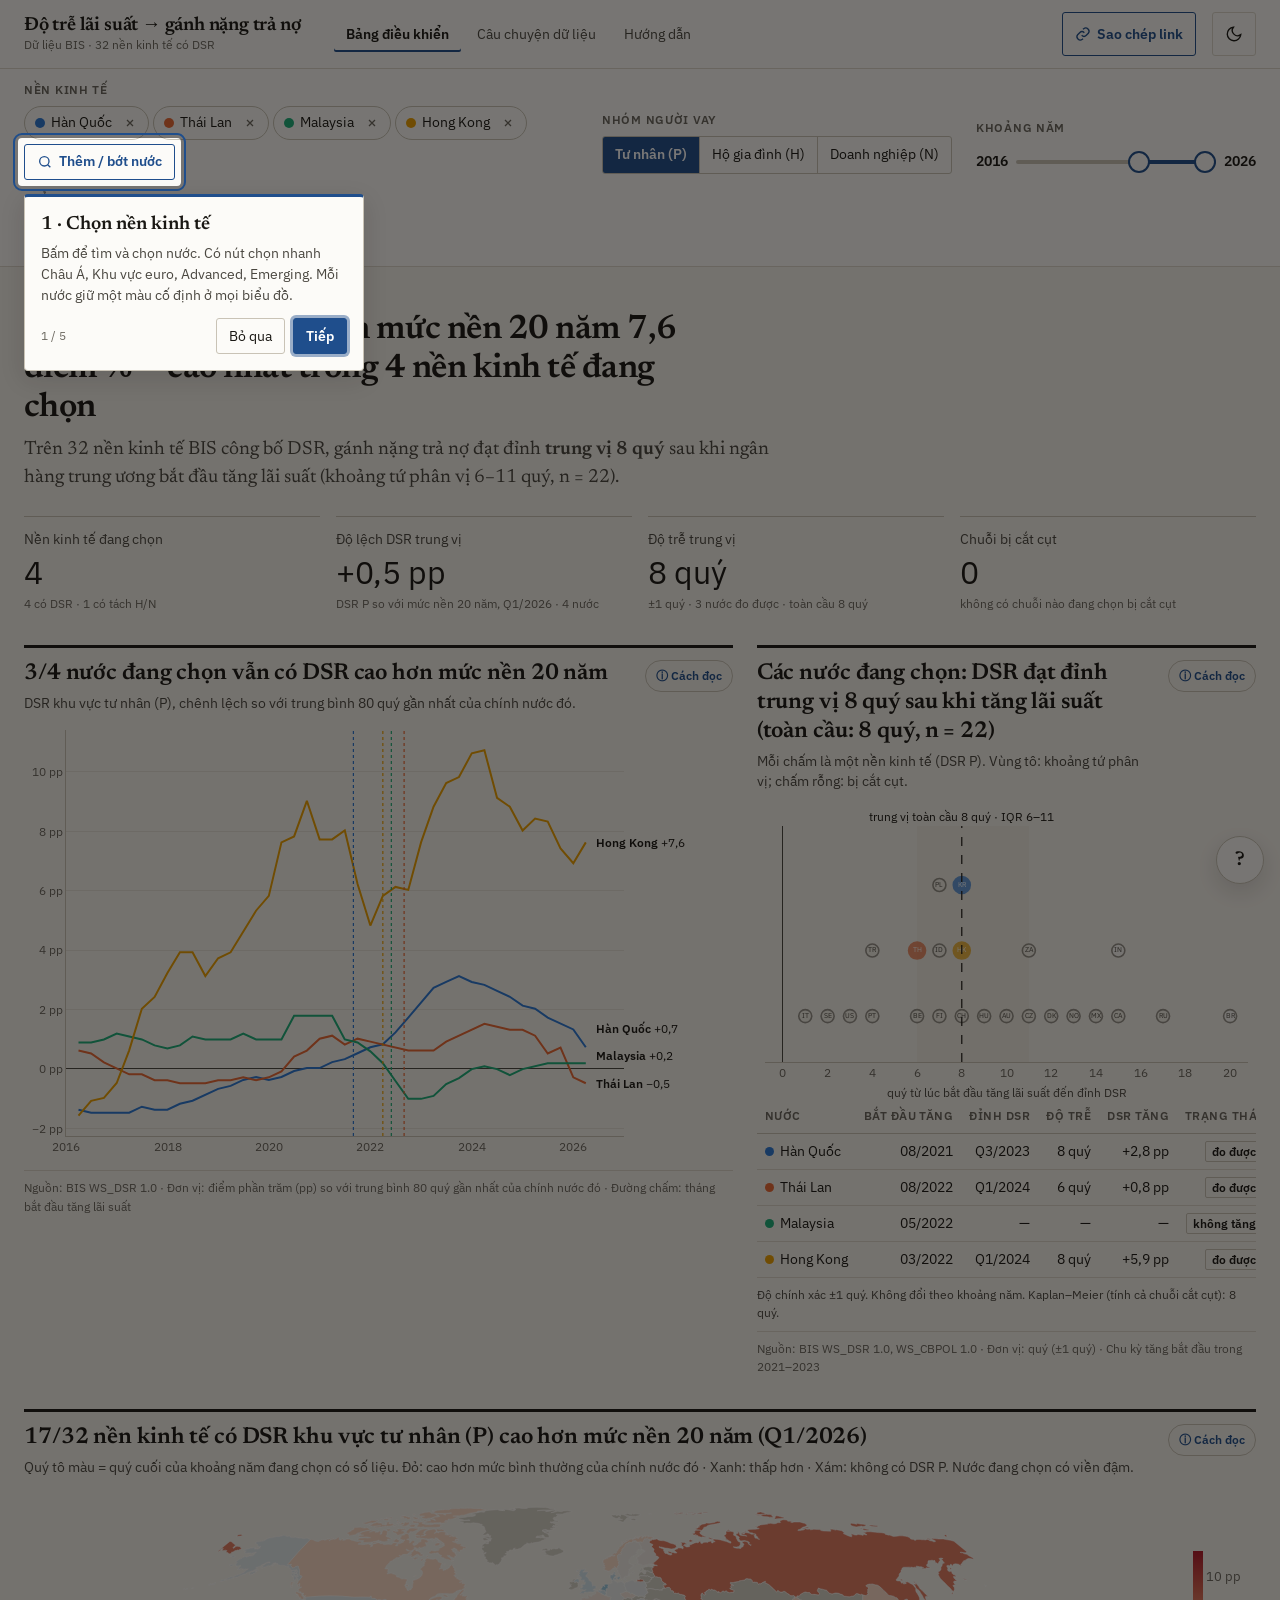
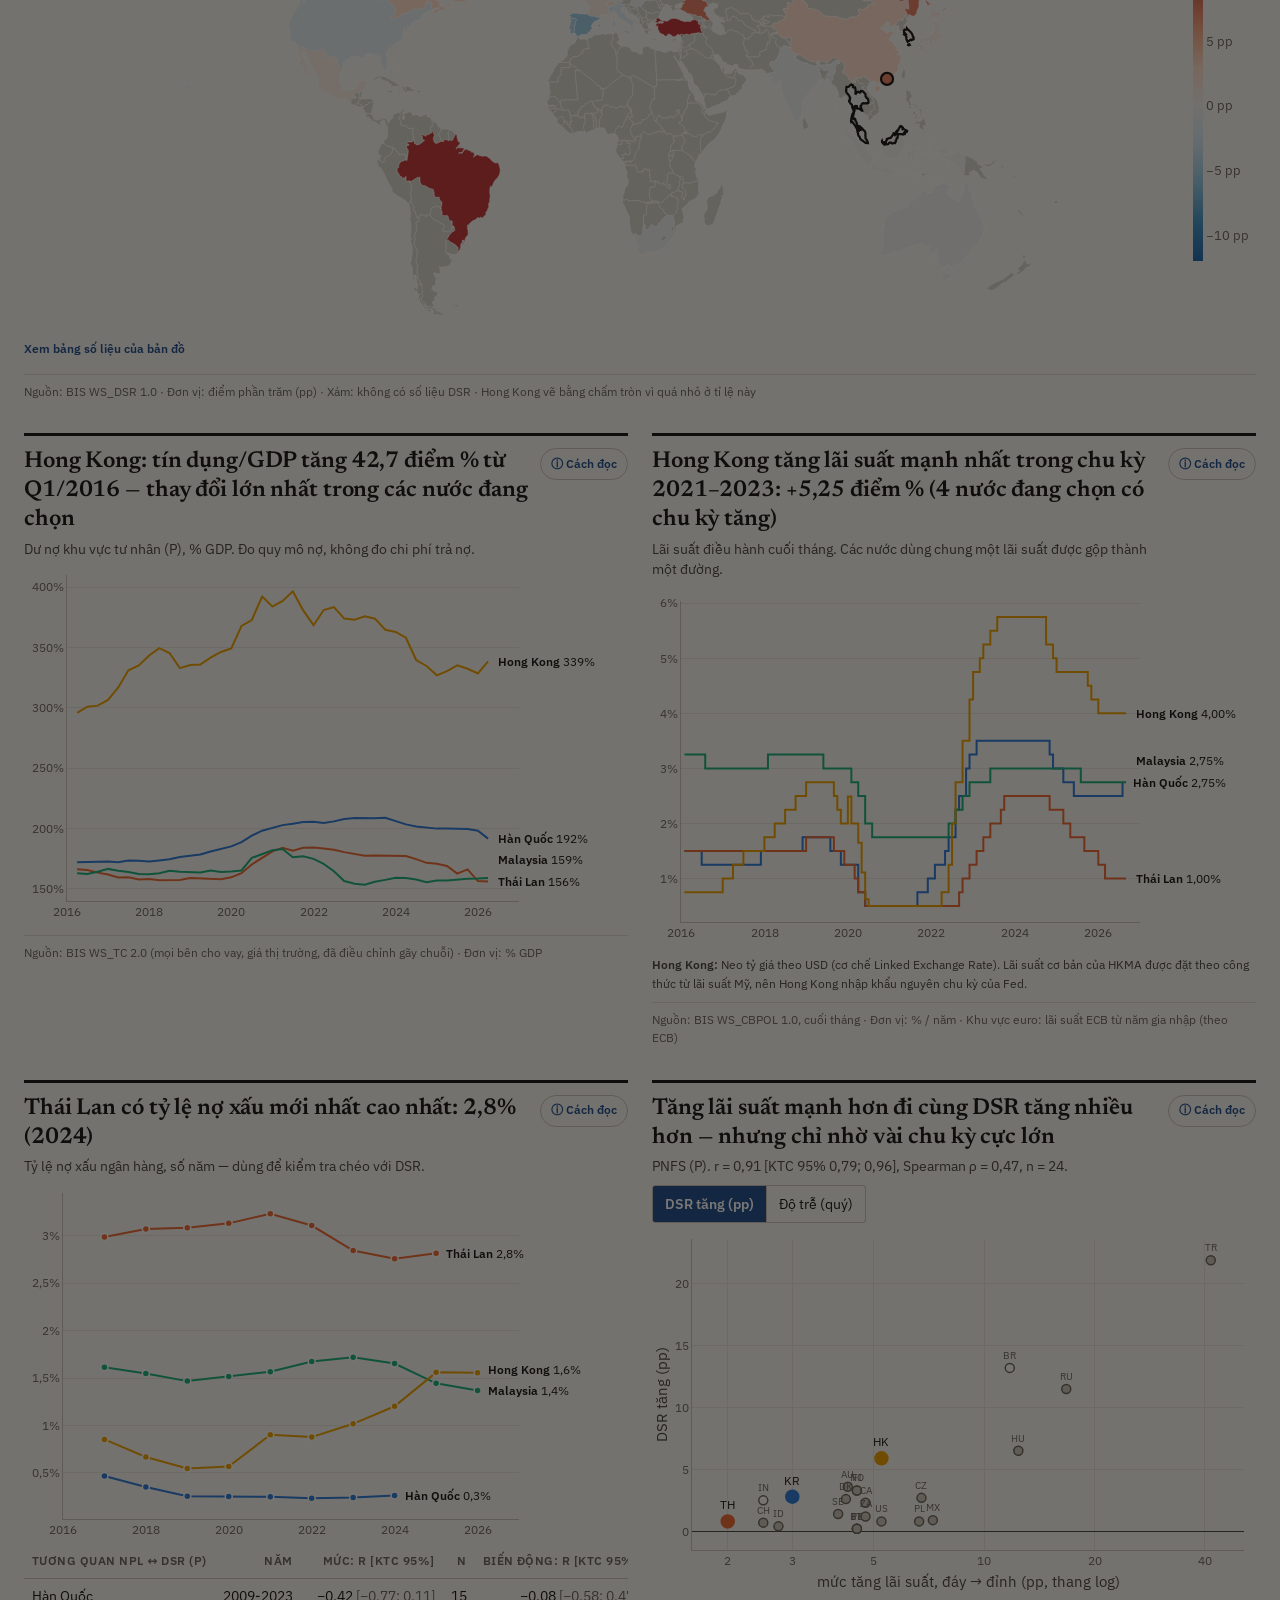
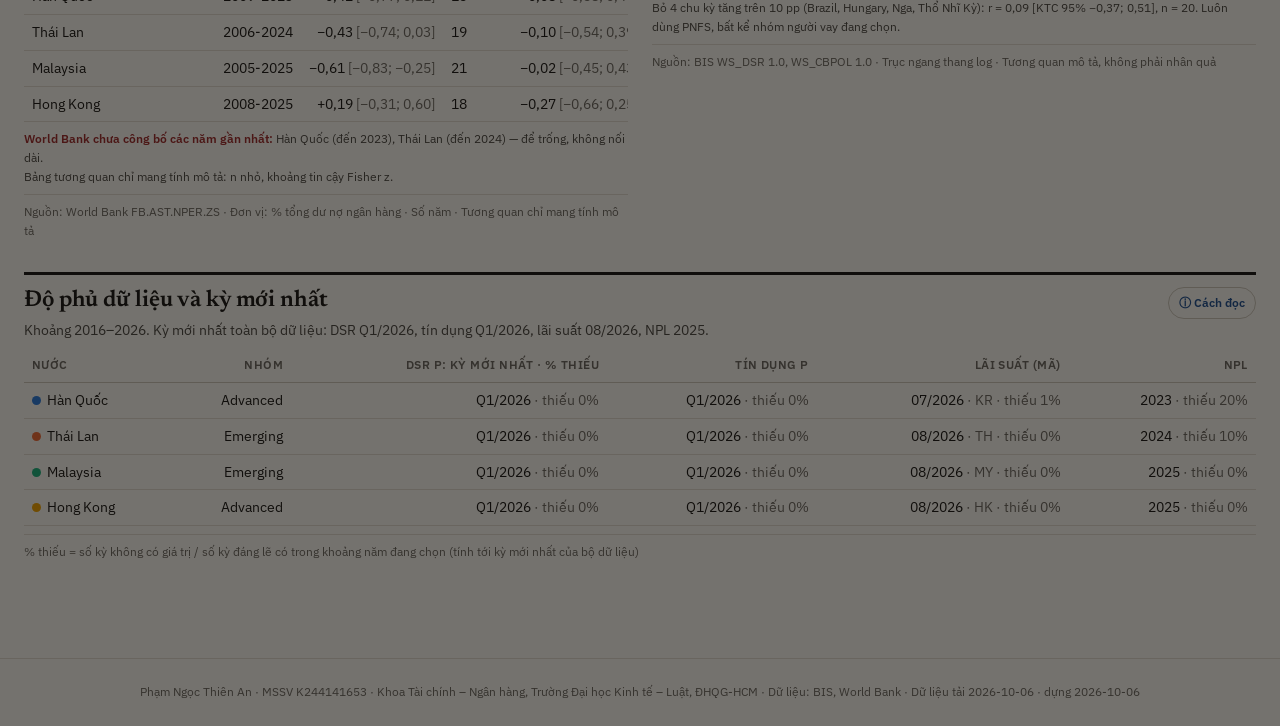
==== commit 4b91c0dd: "perf: Lighthouse mobile >= 85 on every page, accessibility 100 - fonts subset by Google Fonts to the" ====
--- a/product/site/index.html
+++ b/product/site/index.html
@@ -16,9 +16,19 @@
     document.documentElement.dataset.theme = t;
   })();
 </script>
-<link rel="preload" href="fonts/plexsans-400-vietnamese.woff2" as="font" type="font/woff2" crossorigin>
-<link rel="preload" href="fonts/newsreader-600-vietnamese.woff2" as="font" type="font/woff2" crossorigin>
+<link rel="preload" href="fonts/plexsans-400.woff2" as="font" type="font/woff2" crossorigin>
+<link rel="preload" href="fonts/newsreader-600.woff2" as="font" type="font/woff2" crossorigin>
+<link rel="preload" href="fonts/newsreader-400.woff2" as="font" type="font/woff2" crossorigin>
 <link rel="preload" href="data.json" as="fetch" type="application/json" crossorigin>
+<link rel="preload" href="guide.json" as="fetch" type="application/json" crossorigin>
+<link rel="modulepreload" href="js/main.js">
+<link rel="modulepreload" href="js/util.js">
+<link rel="modulepreload" href="js/state.js">
+<link rel="modulepreload" href="js/charts.js">
+<link rel="modulepreload" href="js/ui.js">
+<link rel="modulepreload" href="js/guide.js">
+<link rel="modulepreload" href="js/story.js">
+<link rel="modulepreload" href="js/tour.js">
 <link rel="stylesheet" href="fonts.css">
 <link rel="stylesheet" href="tokens.css">
 <link rel="stylesheet" href="styles.css">
@@ -224,7 +234,6 @@
   <div class="sheet-body guide-card" id="howto-body"></div>
 </dialog>
 
-<script defer src="vendor/plotly-geo.min.js"></script>
 <script type="module" src="js/main.js"></script>
 </body>
 </html>
--- a/product/site/fonts.css
+++ b/product/site/fonts.css
@@ -1,172 +1,30 @@
-/* Vendored from Google Fonts (SIL Open Font License) so the site works offline. */
-/* vietnamese */
+/* Vendored by product/vendor_assets.py from Google Fonts (SIL Open Font License),
+   subset to the characters the site uses so the page works offline. */
+@font-face {
+  font-family: 'IBM Plex Sans';
+  font-style: normal;
+  font-weight: 400;
+  font-display: swap;
+  src: url(fonts/plexsans-400.woff2) format('woff2');
+}
+@font-face {
+  font-family: 'IBM Plex Sans';
+  font-style: normal;
+  font-weight: 600;
+  font-display: swap;
+  src: url(fonts/plexsans-600.woff2) format('woff2');
+}
 @font-face {
   font-family: 'Newsreader';
   font-style: normal;
-  font-weight: 500;
+  font-weight: 400;
   font-display: swap;
-  src: url(fonts/newsreader-500-vietnamese.woff2) format('woff2');
-  unicode-range: U+0102-0103, U+0110-0111, U+0128-0129, U+0168-0169, U+01A0-01A1, U+01AF-01B0, U+0300-0301, U+0303-0304, U+0308-0309, U+0323, U+0329, U+1EA0-1EF9, U+20AB;
+  src: url(fonts/newsreader-400.woff2) format('woff2');
 }
-/* latin-ext */
-@font-face {
-  font-family: 'Newsreader';
-  font-style: normal;
-  font-weight: 500;
-  font-display: swap;
-  src: url(fonts/newsreader-500-latin-ext.woff2) format('woff2');
-  unicode-range: U+0100-02BA, U+02BD-02C5, U+02C7-02CC, U+02CE-02D7, U+02DD-02FF, U+0304, U+0308, U+0329, U+1D00-1DBF, U+1E00-1E9F, U+1EF2-1EFF, U+2020, U+20A0-20AB, U+20AD-20C4, U+2113, U+2C60-2C7F, U+A720-A7FF;
-}
-/* latin */
-@font-face {
-  font-family: 'Newsreader';
-  font-style: normal;
-  font-weight: 500;
-  font-display: swap;
-  src: url(fonts/newsreader-500-latin.woff2) format('woff2');
-  unicode-range: U+0000-00FF, U+0131, U+0152-0153, U+02BB-02BC, U+02C6, U+02DA, U+02DC, U+0304, U+0308, U+0329, U+2000-206F, U+20AC, U+2122, U+2191, U+2193, U+2212, U+2215, U+FEFF, U+FFFD;
-}
-/* vietnamese */
 @font-face {
   font-family: 'Newsreader';
   font-style: normal;
   font-weight: 600;
   font-display: swap;
-  src: url(fonts/newsreader-600-vietnamese.woff2) format('woff2');
-  unicode-range: U+0102-0103, U+0110-0111, U+0128-0129, U+0168-0169, U+01A0-01A1, U+01AF-01B0, U+0300-0301, U+0303-0304, U+0308-0309, U+0323, U+0329, U+1EA0-1EF9, U+20AB;
+  src: url(fonts/newsreader-600.woff2) format('woff2');
 }
-/* latin-ext */
-@font-face {
-  font-family: 'Newsreader';
-  font-style: normal;
-  font-weight: 600;
-  font-display: swap;
-  src: url(fonts/newsreader-600-latin-ext.woff2) format('woff2');
-  unicode-range: U+0100-02BA, U+02BD-02C5, U+02C7-02CC, U+02CE-02D7, U+02DD-02FF, U+0304, U+0308, U+0329, U+1D00-1DBF, U+1E00-1E9F, U+1EF2-1EFF, U+2020, U+20A0-20AB, U+20AD-20C4, U+2113, U+2C60-2C7F, U+A720-A7FF;
-}
-/* latin */
-@font-face {
-  font-family: 'Newsreader';
-  font-style: normal;
-  font-weight: 600;
-  font-display: swap;
-  src: url(fonts/newsreader-600-latin.woff2) format('woff2');
-  unicode-range: U+0000-00FF, U+0131, U+0152-0153, U+02BB-02BC, U+02C6, U+02DA, U+02DC, U+0304, U+0308, U+0329, U+2000-206F, U+20AC, U+2122, U+2191, U+2193, U+2212, U+2215, U+FEFF, U+FFFD;
-}
-/* vietnamese */
-@font-face {
-  font-family: 'IBM Plex Sans';
-  font-style: normal;
-  font-weight: 400;
-  font-stretch: 100%;
-  font-display: swap;
-  src: url(fonts/plexsans-400-vietnamese.woff2) format('woff2');
-  unicode-range: U+0102-0103, U+0110-0111, U+0128-0129, U+0168-0169, U+01A0-01A1, U+01AF-01B0, U+0300-0301, U+0303-0304, U+0308-0309, U+0323, U+0329, U+1EA0-1EF9, U+20AB;
-}
-/* latin-ext */
-@font-face {
-  font-family: 'IBM Plex Sans';
-  font-style: normal;
-  font-weight: 400;
-  font-stretch: 100%;
-  font-display: swap;
-  src: url(fonts/plexsans-400-latin-ext.woff2) format('woff2');
-  unicode-range: U+0100-02BA, U+02BD-02C5, U+02C7-02CC, U+02CE-02D7, U+02DD-02FF, U+0304, U+0308, U+0329, U+1D00-1DBF, U+1E00-1E9F, U+1EF2-1EFF, U+2020, U+20A0-20AB, U+20AD-20C4, U+2113, U+2C60-2C7F, U+A720-A7FF;
-}
-/* latin */
-@font-face {
-  font-family: 'IBM Plex Sans';
-  font-style: normal;
-  font-weight: 400;
-  font-stretch: 100%;
-  font-display: swap;
-  src: url(fonts/plexsans-400-latin.woff2) format('woff2');
-  unicode-range: U+0000-00FF, U+0131, U+0152-0153, U+02BB-02BC, U+02C6, U+02DA, U+02DC, U+0304, U+0308, U+0329, U+2000-206F, U+20AC, U+2122, U+2191, U+2193, U+2212, U+2215, U+FEFF, U+FFFD;
-}
-/* vietnamese */
-@font-face {
-  font-family: 'IBM Plex Sans';
-  font-style: normal;
-  font-weight: 500;
-  font-stretch: 100%;
-  font-display: swap;
-  src: url(fonts/plexsans-500-vietnamese.woff2) format('woff2');
-  unicode-range: U+0102-0103, U+0110-0111, U+0128-0129, U+0168-0169, U+01A0-01A1, U+01AF-01B0, U+0300-0301, U+0303-0304, U+0308-0309, U+0323, U+0329, U+1EA0-1EF9, U+20AB;
-}
-/* latin-ext */
-@font-face {
-  font-family: 'IBM Plex Sans';
-  font-style: normal;
-  font-weight: 500;
-  font-stretch: 100%;
-  font-display: swap;
-  src: url(fonts/plexsans-500-latin-ext.woff2) format('woff2');
-  unicode-range: U+0100-02BA, U+02BD-02C5, U+02C7-02CC, U+02CE-02D7, U+02DD-02FF, U+0304, U+0308, U+0329, U+1D00-1DBF, U+1E00-1E9F, U+1EF2-1EFF, U+2020, U+20A0-20AB, U+20AD-20C4, U+2113, U+2C60-2C7F, U+A720-A7FF;
-}
-/* latin */
-@font-face {
-  font-family: 'IBM Plex Sans';
-  font-style: normal;
-  font-weight: 500;
-  font-stretch: 100%;
-  font-display: swap;
-  src: url(fonts/plexsans-500-latin.woff2) format('woff2');
-  unicode-range: U+0000-00FF, U+0131, U+0152-0153, U+02BB-02BC, U+02C6, U+02DA, U+02DC, U+0304, U+0308, U+0329, U+2000-206F, U+20AC, U+2122, U+2191, U+2193, U+2212, U+2215, U+FEFF, U+FFFD;
-}
-/* vietnamese */
-@font-face {
-  font-family: 'IBM Plex Sans';
-  font-style: normal;
-  font-weight: 600;
-  font-stretch: 100%;
-  font-display: swap;
-  src: url(fonts/plexsans-600-vietnamese.woff2) format('woff2');
-  unicode-range: U+0102-0103, U+0110-0111, U+0128-0129, U+0168-0169, U+01A0-01A1, U+01AF-01B0, U+0300-0301, U+0303-0304, U+0308-0309, U+0323, U+0329, U+1EA0-1EF9, U+20AB;
-}
-/* latin-ext */
-@font-face {
-  font-family: 'IBM Plex Sans';
-  font-style: normal;
-  font-weight: 600;
-  font-stretch: 100%;
-  font-display: swap;
-  src: url(fonts/plexsans-600-latin-ext.woff2) format('woff2');
-  unicode-range: U+0100-02BA, U+02BD-02C5, U+02C7-02CC, U+02CE-02D7, U+02DD-02FF, U+0304, U+0308, U+0329, U+1D00-1DBF, U+1E00-1E9F, U+1EF2-1EFF, U+2020, U+20A0-20AB, U+20AD-20C4, U+2113, U+2C60-2C7F, U+A720-A7FF;
-}
-/* latin */
-@font-face {
-  font-family: 'IBM Plex Sans';
-  font-style: normal;
-  font-weight: 600;
-  font-stretch: 100%;
-  font-display: swap;
-  src: url(fonts/plexsans-600-latin.woff2) format('woff2');
-  unicode-range: U+0000-00FF, U+0131, U+0152-0153, U+02BB-02BC, U+02C6, U+02DA, U+02DC, U+0304, U+0308, U+0329, U+2000-206F, U+20AC, U+2122, U+2191, U+2193, U+2212, U+2215, U+FEFF, U+FFFD;
-}
-/* vietnamese */
-@font-face {
-  font-family: 'IBM Plex Mono';
-  font-style: normal;
-  font-weight: 500;
-  font-display: swap;
-  src: url(fonts/plexmono-500-vietnamese.woff2) format('woff2');
-  unicode-range: U+0102-0103, U+0110-0111, U+0128-0129, U+0168-0169, U+01A0-01A1, U+01AF-01B0, U+0300-0301, U+0303-0304, U+0308-0309, U+0323, U+0329, U+1EA0-1EF9, U+20AB;
-}
-/* latin-ext */
-@font-face {
-  font-family: 'IBM Plex Mono';
-  font-style: normal;
-  font-weight: 500;
-  font-display: swap;
-  src: url(fonts/plexmono-500-latin-ext.woff2) format('woff2');
-  unicode-range: U+0100-02BA, U+02BD-02C5, U+02C7-02CC, U+02CE-02D7, U+02DD-02FF, U+0304, U+0308, U+0329, U+1D00-1DBF, U+1E00-1E9F, U+1EF2-1EFF, U+2020, U+20A0-20AB, U+20AD-20C4, U+2113, U+2C60-2C7F, U+A720-A7FF;
-}
-/* latin */
-@font-face {
-  font-family: 'IBM Plex Mono';
-  font-style: normal;
-  font-weight: 500;
-  font-display: swap;
-  src: url(fonts/plexmono-500-latin.woff2) format('woff2');
-  unicode-range: U+0000-00FF, U+0131, U+0152-0153, U+02BB-02BC, U+02C6, U+02DA, U+02DC, U+0304, U+0308, U+0329, U+2000-206F, U+20AC, U+2122, U+2191, U+2193, U+2212, U+2215, U+FEFF, U+FFFD;
-}
--- a/product/site/styles.css
+++ b/product/site/styles.css
@@ -65,7 +65,7 @@
 .chip.more { padding-right: 10px; color: var(--ink-2); }
 .btn {
   display: inline-flex; align-items: center; justify-content: center; gap: 6px; min-height: 36px; padding: 6px 12px;
-  border: 1px solid var(--rule-2); border-radius: var(--radius); background: var(--surface); font-size: var(--fs-sm); font-weight: 500;
+  border: 1px solid var(--rule-2); border-radius: var(--radius); background: var(--surface); font-size: var(--fs-sm); font-weight: 400;
   transition: border-color var(--dur-fast) var(--ease), background var(--dur-fast) var(--ease);
 }
 .btn:hover { border-color: var(--ink-2); }
@@ -138,12 +138,14 @@
 .page { max-width: 1440px; margin: 0 auto; padding: var(--sp-5) var(--sp-5) var(--sp-7); }
 .kicker { font: 600 var(--fs-xs)/1 var(--font-ui); color: var(--kicker); letter-spacing: .08em; text-transform: uppercase; }
 h1.headline { font: 600 var(--fs-3xl)/1.15 var(--font-head); margin: var(--sp-2) 0 0; letter-spacing: -.015em; max-width: 32ch; }
+h1.headline { min-height: 2.3em; }   /* reserve two lines: text arrives after data.json */
+.lede { min-height: 2.9em; }
 .lede { font: 400 var(--fs-lg)/1.45 var(--font-head); max-width: 68ch; margin: var(--sp-2) 0 var(--sp-5); color: var(--ink-2); }
 
 .kpis { display: grid; grid-template-columns: repeat(4, minmax(0, 1fr)); gap: var(--sp-4); margin-bottom: var(--sp-6); }
 .kpi { border-top: 1px solid var(--rule-2); padding-top: var(--sp-3); min-width: 0; }
 .kpi .k { font-size: var(--fs-sm); color: var(--ink-2); }
-.kpi .v { font: 500 var(--fs-kpi)/1.1 var(--font-ui); margin: 6px 0 4px; letter-spacing: -.01em; min-height: 1.1em; }
+.kpi .v { font: 400 var(--fs-kpi)/1.1 var(--font-ui); margin: 6px 0 4px; letter-spacing: -.01em; min-height: 1.1em; }
 .kpi .s { font-size: var(--fs-xs); color: var(--muted); }
 
 .grid { display: grid; grid-template-columns: repeat(12, minmax(0, 1fr)); gap: var(--sp-6) var(--sp-5); }
@@ -296,7 +298,9 @@
 .site-foot { border-top: 1px solid var(--rule); margin-top: var(--sp-7); padding: var(--sp-5); font-size: var(--fs-xs); color: var(--muted); text-align: center; }
 
 /* ---------------------------------------------------------------- view transitions */
-.view { animation: fade var(--dur) var(--ease); }
+.view { min-height: 100vh; }   /* footer never jumps */
+/* fade only when switching views, never on the first paint */
+html.animate-views .view { animation: fade var(--dur) var(--ease); }
 @keyframes fade { from { opacity: 0; } to { opacity: 1; } }
 @media (prefers-reduced-motion: reduce) { .view { animation: none; } }
 
@@ -312,7 +316,8 @@
   nav.tabs a { flex: 1; text-align: center; padding: 10px 4px; }
   .help-fab { bottom: 76px; }
   .page { padding: var(--sp-4) var(--sp-4) 96px; }
-  h1.headline { font-size: var(--fs-2xl); }
+  h1.headline { font-size: var(--fs-2xl); min-height: 4.6em; }
+  .lede { min-height: 7.3em; }
   .kpis { grid-template-columns: 1fr 1fr; gap: var(--sp-3); }
   .kpi .v { font-size: 26px; }
   .plot { height: 300px; }
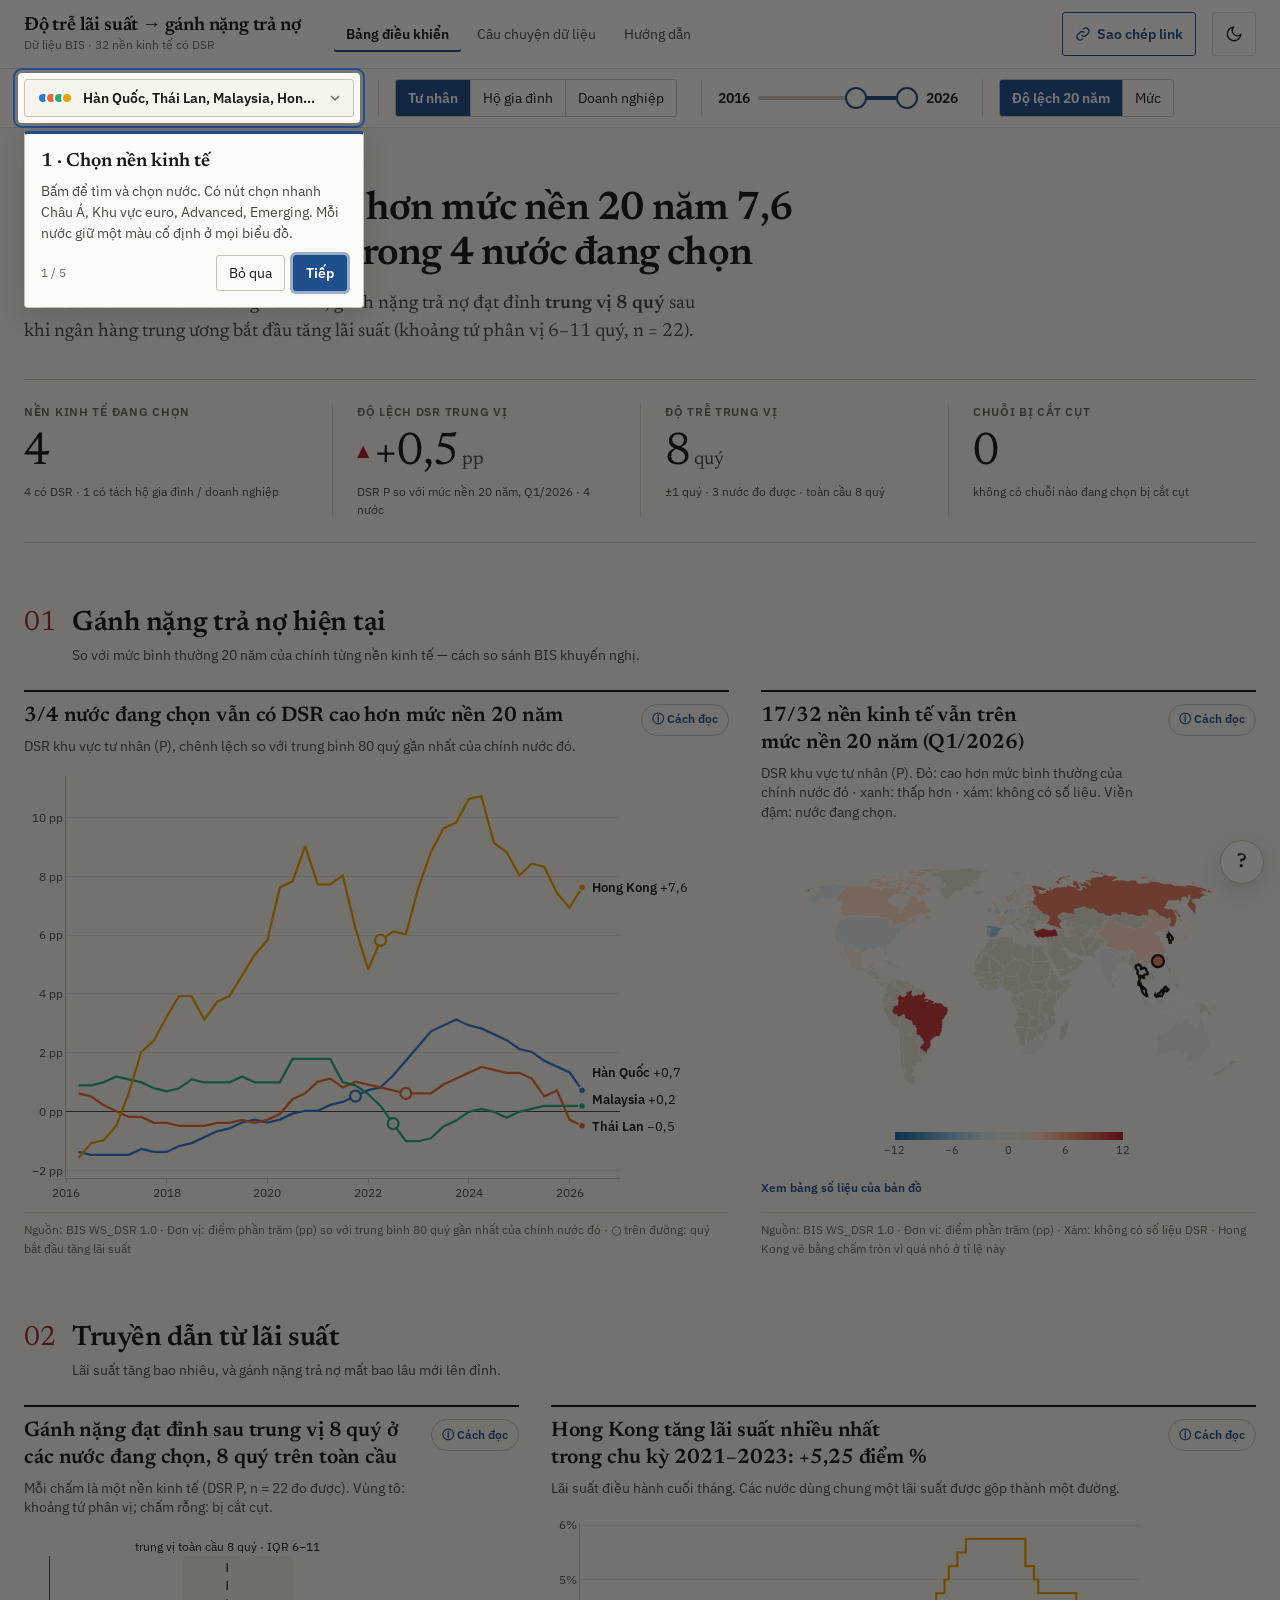
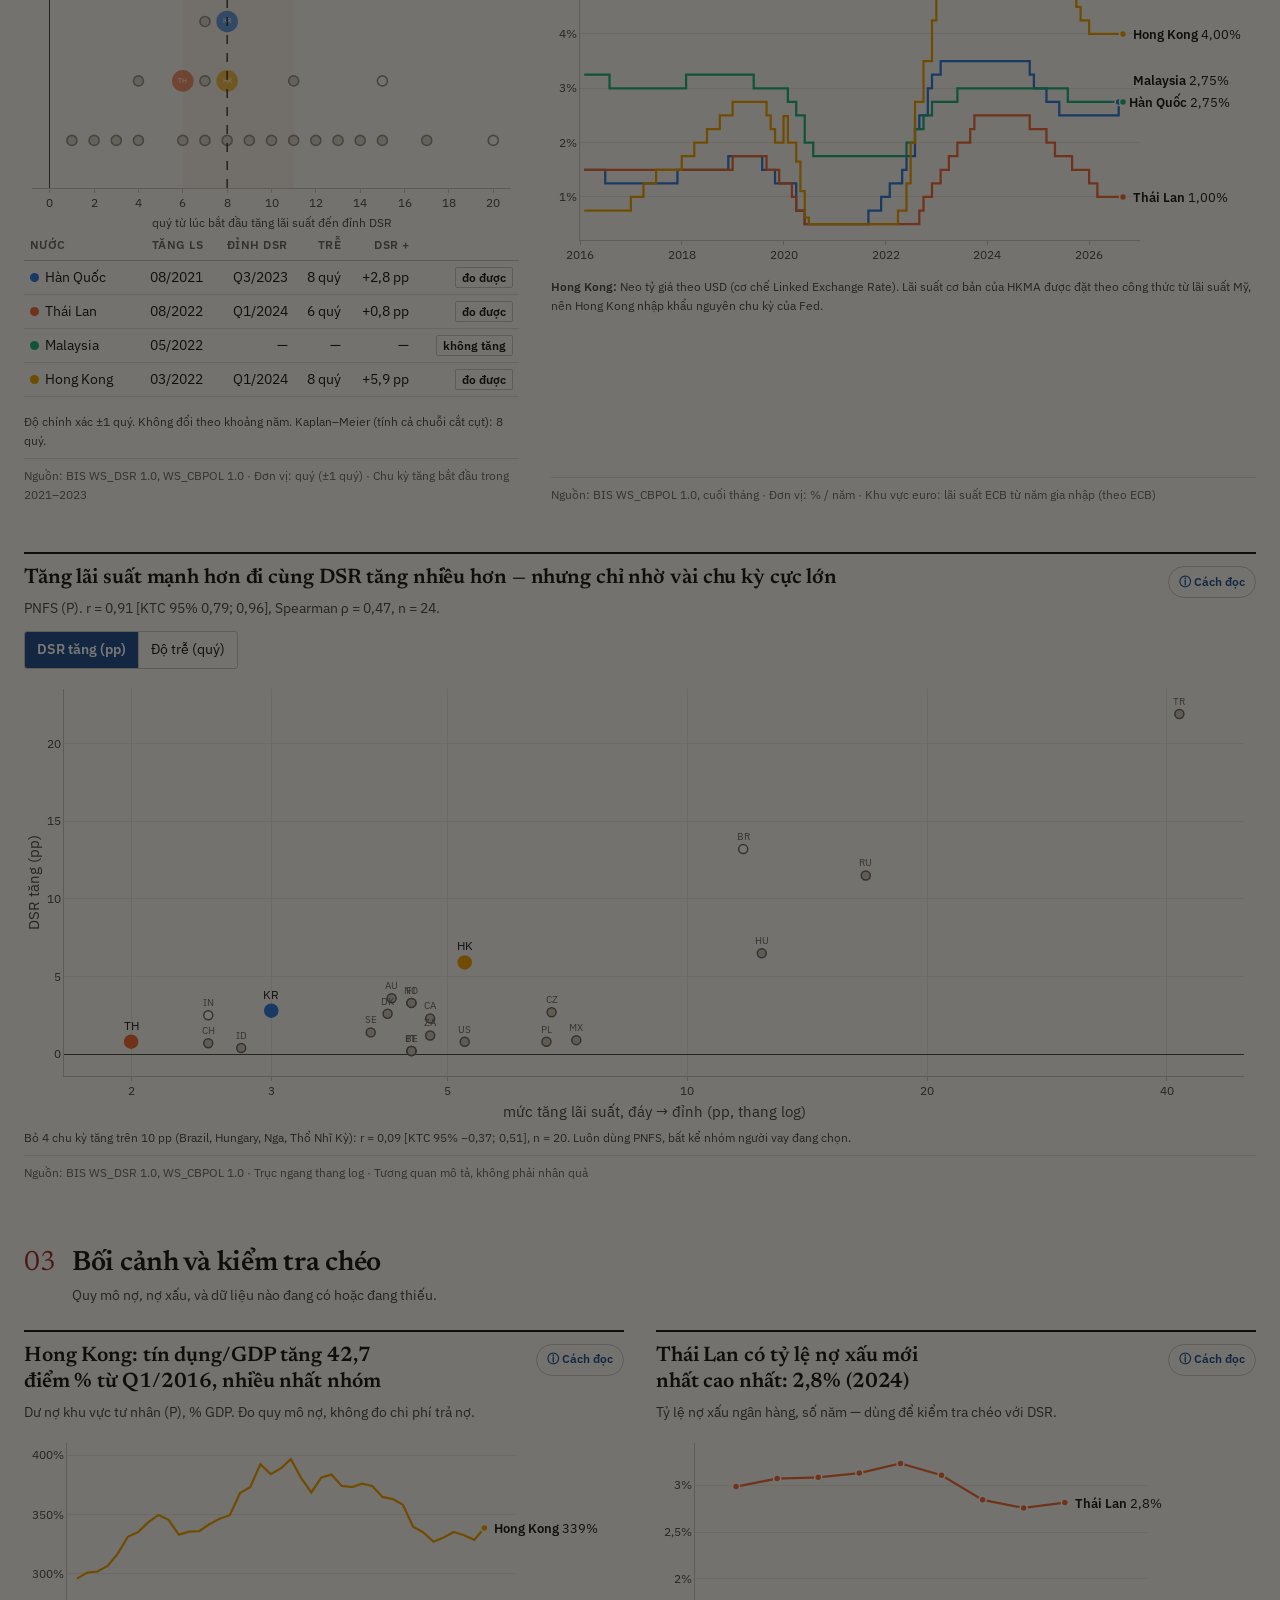
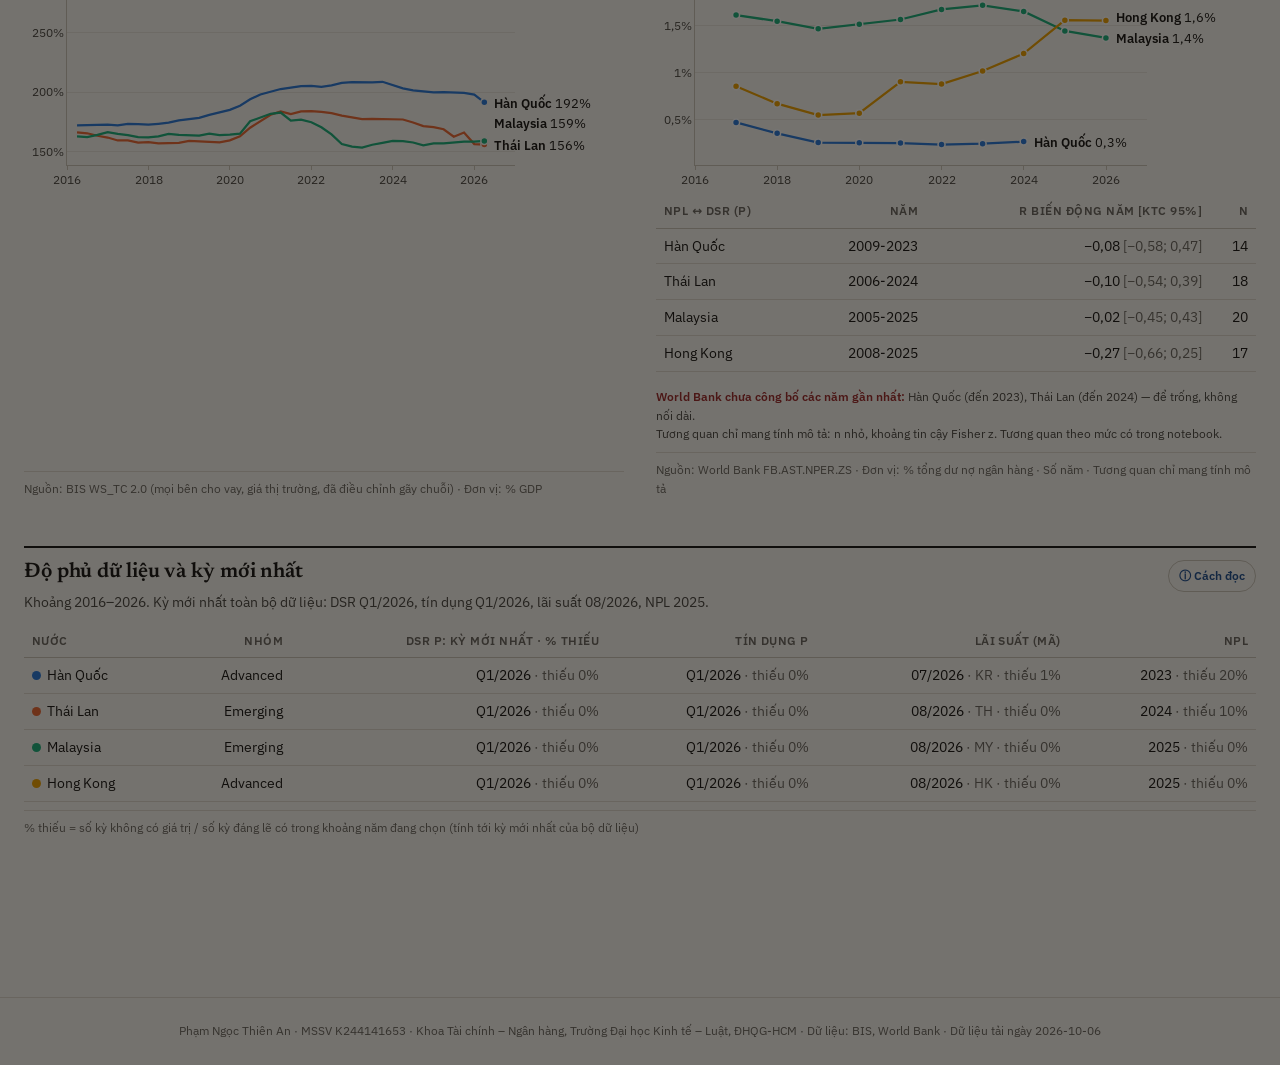
==== commit d725974e: "ui: second design pass after review on the running site - one-row toolbar (country picker as a singl" ====
--- a/product/site/index.html
+++ b/product/site/index.html
@@ -63,23 +63,23 @@
         <button class="iconbtn" id="drawer-close" type="button" aria-label="Đóng bộ lọc"><svg viewBox="0 0 24 24" fill="none" stroke="currentColor" stroke-width="2" aria-hidden="true"><path d="M6 6l12 12M18 6L6 18"/></svg></button></div>
       <div class="fgroup countries">
         <span class="f-label" id="lbl-c">Nền kinh tế</span>
-        <div class="chips" id="chips" aria-labelledby="lbl-c">
-          <button class="btn ghost-accent" id="country-picker-btn" type="button" aria-haspopup="dialog" aria-expanded="false" aria-controls="picker">
-            <svg viewBox="0 0 24 24" fill="none" stroke="currentColor" stroke-width="2" aria-hidden="true"><circle cx="11" cy="11" r="7"/><path d="M20 20l-4-4"/></svg>Chọn nước
-          </button>
-        </div>
+        <button class="cpick" id="country-picker-btn" type="button" aria-haspopup="dialog" aria-expanded="false" aria-controls="picker" aria-labelledby="lbl-c cpick-sum">
+          <span class="cpick-dots" id="cpick-dots" aria-hidden="true"></span>
+          <span class="cpick-text" id="cpick-sum">Chọn nước</span>
+          <svg class="chev" viewBox="0 0 24 24" fill="none" stroke="currentColor" stroke-width="2" aria-hidden="true"><path d="M6 9l6 6 6-6"/></svg>
+        </button>
+        <div class="chips" id="chips" aria-label="Các nước đang chọn"></div>
       </div>
       <div class="fgroup">
-        <span class="f-label" id="lbl-b">Nhóm người vay</span>
+        <span class="f-label" id="lbl-b">Người vay</span>
         <div class="seg" id="borrower-seg" role="group" aria-labelledby="lbl-b">
-          <button type="button" data-b="P" aria-pressed="true">Tư nhân (P)</button>
-          <button type="button" data-b="H" aria-pressed="false">Hộ gia đình (H)</button>
-          <button type="button" data-b="N" aria-pressed="false">Doanh nghiệp (N)</button>
-        </div>
-        <span class="seg-note" id="borrower-note" aria-live="polite"></span>
+          <button type="button" data-b="P" aria-pressed="true" title="P · Khu vực tư nhân phi tài chính">Tư nhân</button>
+          <button type="button" data-b="H" aria-pressed="false" title="H · Hộ gia đình">Hộ gia đình</button>
+          <button type="button" data-b="N" aria-pressed="false" title="N · Doanh nghiệp phi tài chính">Doanh nghiệp</button>
+        </div>
       </div>
       <div class="fgroup">
-        <span class="f-label" id="lbl-y">Khoảng năm</span>
+        <span class="f-label" id="lbl-y">Năm</span>
         <div class="yr" id="year-range" role="group" aria-labelledby="lbl-y">
           <output id="yr-from-out" for="yr-from">…</output>
           <div class="dual">
@@ -91,12 +91,13 @@
         </div>
       </div>
       <div class="fgroup">
-        <span class="f-label" id="lbl-v">Hiển thị DSR</span>
+        <span class="f-label" id="lbl-v">DSR</span>
         <div class="seg" id="mode-toggle" role="group" aria-labelledby="lbl-v">
-          <button type="button" data-v="gap" aria-pressed="true">Độ lệch so với 20 năm</button>
-          <button type="button" data-v="level" aria-pressed="false">Mức DSR</button>
-        </div>
-      </div>
+          <button type="button" data-v="gap" aria-pressed="true" title="Độ lệch so với trung bình 20 năm của chính nước đó">Độ lệch 20 năm</button>
+          <button type="button" data-v="level" aria-pressed="false" title="Mức DSR tuyệt đối — không so giữa các nước">Mức</button>
+        </div>
+      </div>
+      <p class="seg-note" id="borrower-note" aria-live="polite"></p>
     </div>
   </div>
   <div class="drawer-scrim" id="drawer-scrim" hidden></div>
@@ -120,9 +121,11 @@
 <main id="main" tabindex="-1">
   <!-- ======================================================= dashboard -->
   <section class="view page" id="view-dashboard" data-view="dashboard" aria-labelledby="headline">
-    <div class="kicker">Bảng điều khiển · dữ liệu đến <span data-k="dsr_last">…</span></div>
-    <h1 class="headline" id="headline"><span class="sk-line" style="width:70%"></span></h1>
-    <p class="lede" id="lede"><span class="sk-line" style="width:90%"></span></p>
+    <div class="page-head">
+      <div class="kicker">Bảng điều khiển · dữ liệu đến <span data-k="dsr_last">…</span></div>
+      <h1 class="headline" id="headline"><span class="sk-line" style="width:70%"></span></h1>
+      <p class="lede" id="lede"><span class="sk-line" style="width:90%"></span></p>
+    </div>
 
     <div class="kpis" id="kpis" aria-live="polite">
       <div class="kpi"><div class="k">Nền kinh tế đang chọn</div><div class="v" id="kpi-n"><span class="sk-line" style="width:3ch"></span></div><div class="s" id="kpi-n-s">&nbsp;</div></div>
@@ -131,15 +134,28 @@
       <div class="kpi"><div class="k">Chuỗi bị cắt cụt</div><div class="v" id="kpi-cens"><span class="sk-line" style="width:2ch"></span></div><div class="s" id="kpi-cens-s">&nbsp;</div></div>
     </div>
 
-    <div class="grid">
+    <section class="dsec" aria-labelledby="sec-1">
+      <div class="sec-head"><span class="sec-no" aria-hidden="true">01</span><div><h2 class="sec-title" id="sec-1">Gánh nặng trả nợ hiện tại</h2><p class="sec-dek">So với mức bình thường 20 năm của chính từng nền kinh tế — cách so sánh BIS khuyến nghị.</p></div></div>
+      <div class="grid">
       <article class="card w7" id="card-dsr" data-chart="dsr">
         <header><div><h2 id="t-dsr">Gánh nặng trả nợ (DSR)</h2><p class="dek" id="d-dsr"></p></div>
           <button class="howto" type="button" data-guide="dsr" aria-label="Cách đọc biểu đồ gánh nặng trả nợ">ⓘ Cách đọc</button></header>
         <div class="plot tall" id="p-dsr"><div class="skeleton"></div></div>
         <p class="note" id="n-dsr"></p>
-        <footer id="f-dsr">Nguồn: BIS WS_DSR 1.0 · Đơn vị: điểm phần trăm (pp) so với trung bình 80 quý gần nhất của chính nước đó · Đường chấm: tháng bắt đầu tăng lãi suất</footer>
-      </article>
-
+        <footer id="f-dsr">Nguồn: BIS WS_DSR 1.0 · Đơn vị: điểm phần trăm (pp) so với trung bình 80 quý gần nhất của chính nước đó · ○ trên đường: quý bắt đầu tăng lãi suất</footer>
+      </article>
+      <article class="card w5" id="card-map" data-chart="map">
+        <header><div><h2 id="t-map">Bản đồ độ lệch DSR</h2><p class="dek" id="d-map"></p></div>
+          <button class="howto" type="button" data-guide="map" aria-label="Cách đọc bản đồ">ⓘ Cách đọc</button></header>
+        <div class="plot" id="p-map"><div class="skeleton"></div></div>
+        <details class="table-view"><summary>Xem bảng số liệu của bản đồ</summary><div class="tbl-wrap" id="tbl-map"></div></details>
+        <footer>Nguồn: BIS WS_DSR 1.0 · Đơn vị: điểm phần trăm (pp) · Xám: không có số liệu DSR · Hong Kong vẽ bằng chấm tròn vì quá nhỏ ở tỉ lệ này</footer>
+      </article>
+      </div>
+    </section>
+    <section class="dsec" aria-labelledby="sec-2">
+      <div class="sec-head"><span class="sec-no" aria-hidden="true">02</span><div><h2 class="sec-title" id="sec-2">Truyền dẫn từ lãi suất</h2><p class="sec-dek">Lãi suất tăng bao nhiêu, và gánh nặng trả nợ mất bao lâu mới lên đỉnh.</p></div></div>
+      <div class="grid">
       <article class="card w5" id="card-lag" data-chart="lag">
         <header><div><h2 id="t-lag">Độ trễ truyền dẫn</h2><p class="dek" id="d-lag"></p></div>
           <button class="howto" type="button" data-guide="lag" aria-label="Cách đọc biểu đồ độ trễ">ⓘ Cách đọc</button></header>
@@ -148,15 +164,29 @@
         <p class="note" id="n-lag"></p>
         <footer>Nguồn: BIS WS_DSR 1.0, WS_CBPOL 1.0 · Đơn vị: quý (±1 quý) · Chu kỳ tăng bắt đầu trong <span data-k="cycle_window">…</span></footer>
       </article>
-
-      <article class="card" id="card-map" data-chart="map">
-        <header><div><h2 id="t-map">Bản đồ độ lệch DSR</h2><p class="dek" id="d-map"></p></div>
-          <button class="howto" type="button" data-guide="map" aria-label="Cách đọc bản đồ">ⓘ Cách đọc</button></header>
-        <div class="plot tall" id="p-map"><div class="skeleton"></div></div>
-        <details class="table-view"><summary>Xem bảng số liệu của bản đồ</summary><div class="tbl-wrap" id="tbl-map"></div></details>
-        <footer>Nguồn: BIS WS_DSR 1.0 · Đơn vị: điểm phần trăm (pp) · Xám: không có số liệu DSR · Hong Kong vẽ bằng chấm tròn vì quá nhỏ ở tỉ lệ này</footer>
-      </article>
-
+      <article class="card w7" id="card-policy" data-chart="policy">
+        <header><div><h2 id="t-policy">Lãi suất chính sách</h2><p class="dek" id="d-policy"></p></div>
+          <button class="howto" type="button" data-guide="policy" aria-label="Cách đọc biểu đồ lãi suất chính sách">ⓘ Cách đọc</button></header>
+        <div class="plot" id="p-policy"><div class="skeleton"></div></div>
+        <p class="note" id="n-policy"></p>
+        <footer>Nguồn: BIS WS_CBPOL 1.0, cuối tháng · Đơn vị: % / năm · Khu vực euro: lãi suất ECB từ năm gia nhập (theo ECB)</footer>
+      </article>
+      <article class="card w12" id="card-scatter" data-chart="scatter">
+        <header><div><h2 id="t-scatter">Liên quốc gia</h2><p class="dek" id="d-scatter"></p></div>
+          <button class="howto" type="button" data-guide="scatter" aria-label="Cách đọc biểu đồ liên quốc gia">ⓘ Cách đọc</button></header>
+        <div class="seg" id="scatter-y" role="group" aria-label="Trục dọc">
+          <button type="button" data-y="rise" aria-pressed="true">DSR tăng (pp)</button>
+          <button type="button" data-y="lag" aria-pressed="false">Độ trễ (quý)</button>
+        </div>
+        <div class="plot tall" id="p-scatter"><div class="skeleton"></div></div>
+        <p class="note" id="n-scatter"></p>
+        <footer>Nguồn: BIS WS_DSR 1.0, WS_CBPOL 1.0 · Trục ngang thang log · Tương quan mô tả, không phải nhân quả</footer>
+      </article>
+      </div>
+    </section>
+    <section class="dsec" aria-labelledby="sec-3">
+      <div class="sec-head"><span class="sec-no" aria-hidden="true">03</span><div><h2 class="sec-title" id="sec-3">Bối cảnh và kiểm tra chéo</h2><p class="sec-dek">Quy mô nợ, nợ xấu, và dữ liệu nào đang có hoặc đang thiếu.</p></div></div>
+      <div class="grid">
       <article class="card w6" id="card-credit" data-chart="credit">
         <header><div><h2 id="t-credit">Tín dụng / GDP</h2><p class="dek" id="d-credit"></p></div>
           <button class="howto" type="button" data-guide="credit" aria-label="Cách đọc biểu đồ tín dụng trên GDP">ⓘ Cách đọc</button></header>
@@ -164,15 +194,6 @@
         <p class="note" id="n-credit"></p>
         <footer>Nguồn: BIS WS_TC 2.0 (mọi bên cho vay, giá thị trường, đã điều chỉnh gãy chuỗi) · Đơn vị: % GDP</footer>
       </article>
-
-      <article class="card w6" id="card-policy" data-chart="policy">
-        <header><div><h2 id="t-policy">Lãi suất chính sách</h2><p class="dek" id="d-policy"></p></div>
-          <button class="howto" type="button" data-guide="policy" aria-label="Cách đọc biểu đồ lãi suất chính sách">ⓘ Cách đọc</button></header>
-        <div class="plot" id="p-policy"><div class="skeleton"></div></div>
-        <p class="note" id="n-policy"></p>
-        <footer>Nguồn: BIS WS_CBPOL 1.0, cuối tháng · Đơn vị: % / năm · Khu vực euro: lãi suất ECB từ năm gia nhập (theo ECB)</footer>
-      </article>
-
       <article class="card w6" id="card-npl" data-chart="npl">
         <header><div><h2 id="t-npl">Nợ xấu (NPL)</h2><p class="dek" id="d-npl"></p></div>
           <button class="howto" type="button" data-guide="npl" aria-label="Cách đọc biểu đồ nợ xấu">ⓘ Cách đọc</button></header>
@@ -181,26 +202,14 @@
         <p class="note" id="n-npl"></p>
         <footer>Nguồn: World Bank FB.AST.NPER.ZS · Đơn vị: % tổng dư nợ ngân hàng · Số năm · Tương quan chỉ mang tính mô tả</footer>
       </article>
-
-      <article class="card w6" id="card-scatter" data-chart="scatter">
-        <header><div><h2 id="t-scatter">Liên quốc gia</h2><p class="dek" id="d-scatter"></p></div>
-          <button class="howto" type="button" data-guide="scatter" aria-label="Cách đọc biểu đồ liên quốc gia">ⓘ Cách đọc</button></header>
-        <div class="seg" id="scatter-y" role="group" aria-label="Trục dọc" style="margin-bottom:8px">
-          <button type="button" data-y="rise" aria-pressed="true">DSR tăng (pp)</button>
-          <button type="button" data-y="lag" aria-pressed="false">Độ trễ (quý)</button>
-        </div>
-        <div class="plot" id="p-scatter"><div class="skeleton"></div></div>
-        <p class="note" id="n-scatter"></p>
-        <footer>Nguồn: BIS WS_DSR 1.0, WS_CBPOL 1.0 · Trục ngang thang log · Tương quan mô tả, không phải nhân quả</footer>
-      </article>
-
-      <article class="card" id="card-coverage" data-chart="coverage">
+      <article class="card w12" id="card-coverage" data-chart="coverage">
         <header><div><h2 id="t-coverage">Độ phủ dữ liệu và kỳ mới nhất</h2><p class="dek" id="d-coverage"></p></div>
           <button class="howto" type="button" data-guide="coverage" aria-label="Cách đọc bảng độ phủ dữ liệu">ⓘ Cách đọc</button></header>
         <div class="tbl-wrap" id="tbl-coverage"><span class="sk-line" style="width:100%;height:120px"></span></div>
         <footer>% thiếu = số kỳ không có giá trị / số kỳ đáng lẽ có trong khoảng năm đang chọn (tính tới kỳ mới nhất của bộ dữ liệu)</footer>
       </article>
-    </div>
+      </div>
+    </section>
   </section>
 
   <!-- ======================================================= story -->
--- a/product/site/tokens.css
+++ b/product/site/tokens.css
@@ -48,7 +48,7 @@
   --div-pos-4: #b2182b; --div-pos-3: #d6604d; --div-pos-2: #f4a582; --div-pos-1: #fddbc7;
   --div-mid: #f0efec;
   --div-neg-1: #d1e5f0; --div-neg-2: #92c5de; --div-neg-3: #4393c3; --div-neg-4: #2166ac;
-  --map-nodata: #d6d2c8;
+  --map-nodata: #e4dfd4;
 }
 
 :root[data-theme="dark"] {
@@ -69,7 +69,7 @@
   --div-pos-4: #f08a78; --div-pos-3: #cf5a4e; --div-pos-2: #93403b; --div-pos-1: #5e3431;
   --div-mid: #4b4a46;
   --div-neg-1: #2f4458; --div-neg-2: #2f6189; --div-neg-3: #4f8fc2; --div-neg-4: #8cbde6;
-  --map-nodata: #26241f;
+  --map-nodata: #2a2824;
 }
 
 @media (prefers-reduced-motion: reduce) {
--- a/product/site/styles.css
+++ b/product/site/styles.css
@@ -45,11 +45,25 @@
   background: var(--surface); border-bottom: 1px solid var(--rule);
 }
 .filters-inner {
-  max-width: 1440px; margin: 0 auto; padding: var(--sp-3) var(--sp-5);
-  display: flex; flex-wrap: wrap; align-items: flex-end; gap: var(--sp-3) var(--sp-5);
-}
-.fgroup { display: flex; flex-direction: column; gap: 6px; min-width: 0; }
-.fgroup.countries { flex: 1 1 360px; }
+  max-width: 1440px; margin: 0 auto; padding: 10px var(--sp-5);
+  display: flex; flex-wrap: wrap; align-items: center; gap: var(--sp-2) var(--sp-5);
+}
+.fgroup { display: flex; align-items: center; gap: var(--sp-2); min-width: 0; }
+.fgroup + .fgroup { padding-left: var(--sp-5); border-left: 1px solid var(--rule); }
+.fgroup.countries { flex: 0 1 auto; }
+.fgroup.countries .chips { display: none; }      /* chips only inside the mobile drawer */
+.fgroup > .f-label { display: none; }            /* labels only inside the drawer; controls carry aria-labels */
+.cpick {
+  display: inline-flex; align-items: center; gap: 10px; min-height: 38px; max-width: 360px; padding: 6px 10px 6px 12px;
+  border: 1px solid var(--rule-2); border-radius: var(--radius); background: var(--bg); text-align: left;
+  transition: border-color var(--dur-fast) var(--ease);
+}
+.cpick:hover { border-color: var(--ink-2); }
+.cpick-dots { display: inline-flex; flex: none; }
+.cpick-dots i { width: 12px; height: 12px; border-radius: 50%; border: 2px solid var(--surface); margin-left: -4px; }
+.cpick-dots i:first-child { margin-left: 0; }
+.cpick-text { font-size: var(--fs-sm); font-weight: 600; white-space: nowrap; overflow: hidden; text-overflow: ellipsis; min-width: 0; }
+.cpick .chev { width: 16px; height: 16px; flex: none; color: var(--muted); }
 .f-label { font-size: var(--fs-xs); color: var(--muted); text-transform: uppercase; letter-spacing: .06em; font-weight: 600; }
 .chips { display: flex; flex-wrap: wrap; gap: var(--sp-1); align-items: center; }
 .chip {
@@ -74,19 +88,20 @@
 .btn svg { width: 16px; height: 16px; flex: none; }
 .seg { display: inline-flex; border: 1px solid var(--rule-2); border-radius: var(--radius); overflow: hidden; }
 .seg button {
-  border: 0; background: transparent; padding: 7px 12px; font-size: var(--fs-sm); min-height: 36px;
+  border: 0; background: transparent; padding: 6px 12px; font-size: var(--fs-sm); min-height: 36px;
   transition: background var(--dur-fast) var(--ease);
 }
 .seg button + button { border-left: 1px solid var(--rule-2); }
 .seg button:hover:not([aria-pressed="true"]):not(:disabled) { background: var(--surface-2); }
 .seg button[aria-pressed="true"] { background: var(--accent); color: var(--accent-ink); font-weight: 600; }
 .seg button:disabled { color: var(--muted); cursor: not-allowed; text-decoration: line-through; }
-.seg-note { font-size: var(--fs-xs); color: var(--muted); max-width: 26ch; }
+.seg-note { font-size: var(--fs-xs); color: var(--muted); margin: 0; flex-basis: 100%; }
+.seg-note:empty { display: none; }
 
 /* dual-thumb year slider: two native ranges stacked (keyboard + screen reader for free) */
 .yr { display: flex; align-items: center; gap: var(--sp-2); font-size: var(--fs-sm); }
 .yr output { min-width: 4ch; text-align: center; font-weight: 600; }
-.dual { position: relative; width: 200px; height: 36px; }
+.dual { position: relative; width: 160px; height: 36px; }
 .dual .rail, .dual .fill { position: absolute; top: 16px; height: 4px; border-radius: 2px; }
 .dual .rail { left: 0; right: 0; background: var(--rule-2); }
 .dual .fill { background: var(--accent); }
@@ -137,24 +152,41 @@
 /* ---------------------------------------------------------------- page */
 .page { max-width: 1440px; margin: 0 auto; padding: var(--sp-5) var(--sp-5) var(--sp-7); }
 .kicker { font: 600 var(--fs-xs)/1 var(--font-ui); color: var(--kicker); letter-spacing: .08em; text-transform: uppercase; }
-h1.headline { font: 600 var(--fs-3xl)/1.15 var(--font-head); margin: var(--sp-2) 0 0; letter-spacing: -.015em; max-width: 32ch; }
-h1.headline { min-height: 2.3em; }   /* reserve two lines: text arrives after data.json */
-.lede { min-height: 2.9em; }
-.lede { font: 400 var(--fs-lg)/1.45 var(--font-head); max-width: 68ch; margin: var(--sp-2) 0 var(--sp-5); color: var(--ink-2); }
-
-.kpis { display: grid; grid-template-columns: repeat(4, minmax(0, 1fr)); gap: var(--sp-4); margin-bottom: var(--sp-6); }
-.kpi { border-top: 1px solid var(--rule-2); padding-top: var(--sp-3); min-width: 0; }
-.kpi .k { font-size: var(--fs-sm); color: var(--ink-2); }
-.kpi .v { font: 400 var(--fs-kpi)/1.1 var(--font-ui); margin: 6px 0 4px; letter-spacing: -.01em; min-height: 1.1em; }
-.kpi .s { font-size: var(--fs-xs); color: var(--muted); }
-
-.grid { display: grid; grid-template-columns: repeat(12, minmax(0, 1fr)); gap: var(--sp-6) var(--sp-5); }
-.card { grid-column: span 12; border-top: var(--rule-strong) solid var(--ink); padding-top: var(--sp-3); min-width: 0; }
-.card.w7 { grid-column: span 7; } .card.w5 { grid-column: span 5; } .card.w6 { grid-column: span 6; }
+h1, h2, h3, .lede { text-wrap: balance; }
+.page-head { padding: var(--sp-3) 0 var(--sp-6); }
+h1.headline { font: 600 40px/1.12 var(--font-head); margin: var(--sp-3) 0 0; letter-spacing: -.02em; max-width: 920px; }
+h1.headline { min-height: 2.24em; }   /* reserve two lines: text arrives after data.json */
+.lede { font: 400 var(--fs-lg)/1.5 var(--font-head); max-width: 66ch; margin: var(--sp-3) 0 0; color: var(--ink-2); min-height: 3em; }
+
+.kpis {
+  display: grid; grid-template-columns: repeat(4, minmax(0, 1fr)); margin: 0 0 var(--sp-8);
+  padding: var(--sp-5) 0; border-top: 1px solid var(--rule-2); border-bottom: 1px solid var(--rule-2);
+}
+.kpi { padding: 0 var(--sp-5); min-width: 0; border-left: 1px solid var(--rule); }
+.kpi:first-child { padding-left: 0; border-left: 0; }
+.kpi .k { font: 600 var(--fs-xs)/1.3 var(--font-ui); color: var(--muted); text-transform: uppercase; letter-spacing: .06em; }
+.kpi .v { font: 500 46px/1.05 var(--font-head); margin: 10px 0 6px; letter-spacing: -.02em; min-height: 1.05em; font-variant-numeric: lining-nums tabular-nums; }
+.kpi .v small { font: 400 var(--fs-lg)/1 var(--font-head); color: var(--ink-2); margin-left: 4px; letter-spacing: 0; }
+.kpi .v .delta { font: 600 var(--fs-md)/1 var(--font-ui); margin-right: 6px; vertical-align: 8px; }
+.kpi .v .delta.up { color: var(--div-pos-4); }
+.kpi .v .delta.down { color: var(--div-neg-4); }
+.kpi .s { font-size: var(--fs-xs); color: var(--ink-2); line-height: 1.45; }
+
+/* numbered sections */
+.dsec { margin-bottom: var(--sp-8); }
+.sec-head { display: flex; gap: var(--sp-4); align-items: baseline; margin-bottom: var(--sp-5); }
+.sec-no { font: 500 var(--fs-2xl)/1 var(--font-head); color: var(--kicker); font-variant-numeric: lining-nums; }
+.sec-title { font: 600 var(--fs-2xl)/1.2 var(--font-head); margin: 0; letter-spacing: -.01em; }
+.sec-dek { margin: 4px 0 0; font-size: var(--fs-sm); color: var(--ink-2); }
+
+.grid { display: grid; grid-template-columns: repeat(12, minmax(0, 1fr)); gap: var(--sp-7) var(--sp-6); }
+.card { grid-column: span 12; border-top: 2px solid var(--ink); padding-top: var(--sp-3); min-width: 0; display: flex; flex-direction: column; }
+.card.w7 { grid-column: span 7; } .card.w5 { grid-column: span 5; } .card.w6 { grid-column: span 6; } .card.w12 { grid-column: span 12; }
+.card > footer { margin-top: auto; }
 .card > header { display: flex; gap: var(--sp-3); align-items: flex-start; }
 .card > header > div { flex: 1; min-width: 0; }
-.card h2 { font: 600 var(--fs-xl)/1.25 var(--font-head); margin: 0; letter-spacing: -.005em; }
-.card .dek { margin: 4px 0 var(--sp-2); color: var(--ink-2); font-size: var(--fs-sm); }
+.card h2 { font: 600 21px/1.28 var(--font-head); margin: 0; letter-spacing: -.005em; }
+.card .dek { margin: 6px 0 var(--sp-3); color: var(--ink-2); font-size: var(--fs-sm); line-height: 1.45; }
 .howto {
   flex: none; display: inline-flex; align-items: center; gap: 4px; min-height: 32px; padding: 4px 10px;
   font-size: var(--fs-xs); font-weight: 600; color: var(--accent); border: 1px solid var(--rule-2); background: transparent; border-radius: var(--radius-pill);
@@ -166,7 +198,11 @@
 .card .note { margin: var(--sp-2) 0 0; font-size: var(--fs-xs); color: var(--ink-2); }
 .card .note:empty { display: none; }
 .note .miss { color: var(--kicker); font-weight: 600; }
-.card > footer { border-top: 1px solid var(--rule); margin-top: var(--sp-2); padding-top: var(--sp-2); font-size: var(--fs-xs); color: var(--muted); }
+.card > footer { border-top: 1px solid var(--rule); padding-top: var(--sp-2); font-size: var(--fs-xs); color: var(--muted); }
+.card .note, .card .tbl-wrap, .card details { margin-bottom: var(--sp-2); }
+.card > .seg { align-self: flex-start; margin-bottom: var(--sp-3); }
+#tbl-lag table.data th, #tbl-lag table.data td { padding: 6px 6px; }
+#card-map .plot { height: 330px; }
 details.table-view { margin-top: var(--sp-2); font-size: var(--fs-sm); }
 details.table-view summary { cursor: pointer; color: var(--accent); font-weight: 600; font-size: var(--fs-xs); min-height: 32px; display: flex; align-items: center; }
 
@@ -178,7 +214,7 @@
 .sm-cell .sm-empty { height: 150px; display: grid; place-items: center; font-size: var(--fs-xs); color: var(--muted); border: 1px dashed var(--rule-2); border-radius: var(--radius); text-align: center; padding: var(--sp-2); }
 
 /* tables */
-.tbl-wrap { overflow-x: auto; }
+.tbl-wrap { overflow-x: auto; position: relative; }   /* contain .sr-only children */
 table.data { width: 100%; border-collapse: collapse; font-size: var(--fs-sm); }
 table.data th, table.data td { padding: 7px 8px; border-bottom: 1px solid var(--rule); text-align: right; white-space: nowrap; }
 table.data th:first-child, table.data td:first-child { text-align: left; }
@@ -217,7 +253,8 @@
 .sheet-head { display: flex; align-items: flex-start; gap: var(--sp-3); padding: var(--sp-4) var(--sp-5) var(--sp-2); border-bottom: 1px solid var(--rule); }
 .sheet-head h2 { flex: 1; margin: 0; font: 600 var(--fs-xl)/1.25 var(--font-head); }
 .sheet-body { padding: var(--sp-3) var(--sp-5) var(--sp-5); overflow: auto; }
-.guide-card h3 { font: 600 var(--fs-sm)/1.3 var(--font-ui); text-transform: uppercase; letter-spacing: .05em; color: var(--muted); margin: var(--sp-4) 0 4px; }
+.guide-card .gc-sub { font: 600 var(--fs-xs)/1.3 var(--font-ui); text-transform: uppercase; letter-spacing: .06em; color: var(--muted); margin: var(--sp-4) 0 4px; }
+.guide-card .gc-sub:first-child { margin-top: 0; }
 .guide-card p, .guide-card li { margin: 0 0 6px; }
 .guide-card ul { padding-left: 1.2em; margin: 0; }
 .guide-card .dont li::marker { content: "✕  "; color: var(--kicker); font-weight: 700; }
@@ -239,7 +276,7 @@
 .toast[data-hidden] { opacity: 0; pointer-events: none; }
 .help-fab {
   position: fixed; right: var(--sp-4); bottom: var(--sp-4); z-index: var(--z-sticky);
-  width: 48px; height: 48px; border-radius: 50%; border: 1px solid var(--rule-2); background: var(--surface);
+  width: 44px; height: 44px; border-radius: 50%; border: 1px solid var(--rule-2); background: var(--surface);
   color: var(--ink); font: 600 20px/1 var(--font-head); box-shadow: var(--shadow-pop);
 }
 .help-fab:hover { border-color: var(--accent); color: var(--accent); }
@@ -305,8 +342,21 @@
 @media (prefers-reduced-motion: reduce) { .view { animation: none; } }
 
 /* ---------------------------------------------------------------- responsive */
+@media (max-width: 1360px) {
+  .cpick { max-width: 330px; }
+  .fgroup + .fgroup { padding-left: var(--sp-4); }
+}
+@media (max-width: 1200px) and (min-width: 761px) {
+  .cpick { max-width: 210px; }
+  .seg button { padding: 6px 9px; }
+  .dual { width: 120px; }
+  .fgroup + .fgroup { padding-left: var(--sp-3); }
+  .filters-inner { column-gap: var(--sp-3); padding-left: var(--sp-4); padding-right: var(--sp-4); }
+}
 @media (max-width: 1100px) {
   .card.w7, .card.w5, .card.w6 { grid-column: span 12; }
+  .kpis { grid-template-columns: 1fr 1fr; row-gap: var(--sp-5); }
+  .kpi:nth-child(3) { padding-left: 0; border-left: 0; }
 }
 @media (max-width: 760px) {
   .top { padding: var(--sp-2) var(--sp-4); gap: var(--sp-2); }
@@ -316,10 +366,13 @@
   nav.tabs a { flex: 1; text-align: center; padding: 10px 4px; }
   .help-fab { bottom: 76px; }
   .page { padding: var(--sp-4) var(--sp-4) 96px; }
-  h1.headline { font-size: var(--fs-2xl); min-height: 4.6em; }
-  .lede { min-height: 7.3em; }
-  .kpis { grid-template-columns: 1fr 1fr; gap: var(--sp-3); }
-  .kpi .v { font-size: 26px; }
+  h1.headline { font-size: var(--fs-2xl); min-height: 3.4em; }
+  .lede { min-height: 6em; font-size: var(--fs-md); }
+  .kpis { grid-template-columns: 1fr 1fr; row-gap: var(--sp-4); margin-bottom: var(--sp-6); }
+  .kpi { padding: 0 var(--sp-3); }
+  .kpi .v { font-size: 32px; }
+  .sec-title { font-size: var(--fs-xl); }
+  .dsec { margin-bottom: var(--sp-7); }
   .plot { height: 300px; }
   .plot.tall { height: 300px; }
   .grid { gap: var(--sp-5); }
@@ -337,6 +390,10 @@
   .filter-panel.open { transform: none; visibility: visible; transition: transform var(--dur) var(--ease); }
   .drawer-head { display: flex; align-items: center; justify-content: space-between; }
   .filter-panel .fgroup.countries { flex: none; }
+  .filter-panel .fgroup { flex-direction: column; align-items: stretch; gap: 8px; padding-left: 0; border-left: 0; }
+  .filter-panel .fgroup > .f-label { display: block; }
+  .filter-panel .fgroup.countries .chips { display: flex; }
+  .filter-panel .cpick { max-width: none; }
   .plot.tall#p-map { height: 240px; }
   .drawer-head h2 { margin: 0; font: 600 var(--fs-xl)/1.2 var(--font-head); }
   .drawer-scrim { position: fixed; inset: 0; z-index: calc(var(--z-drawer) - 1); background: rgba(10, 9, 7, .45); }
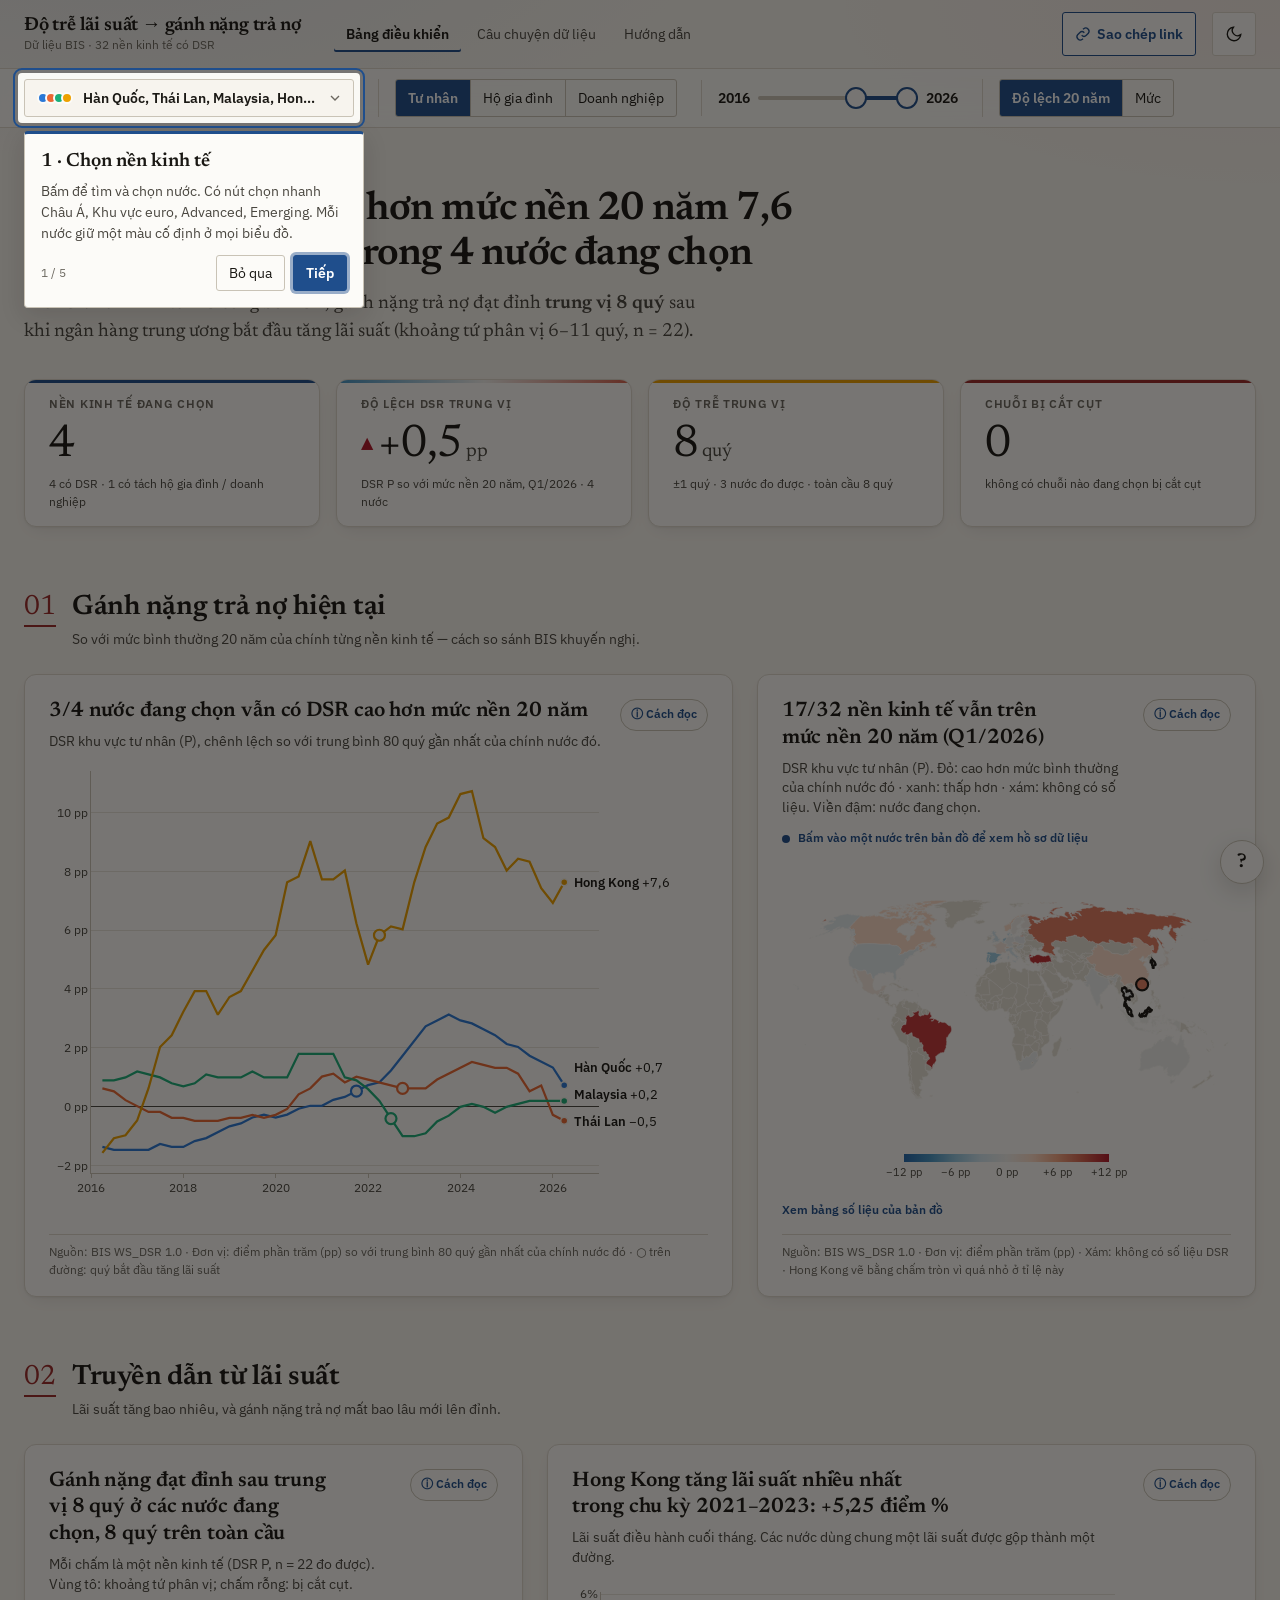
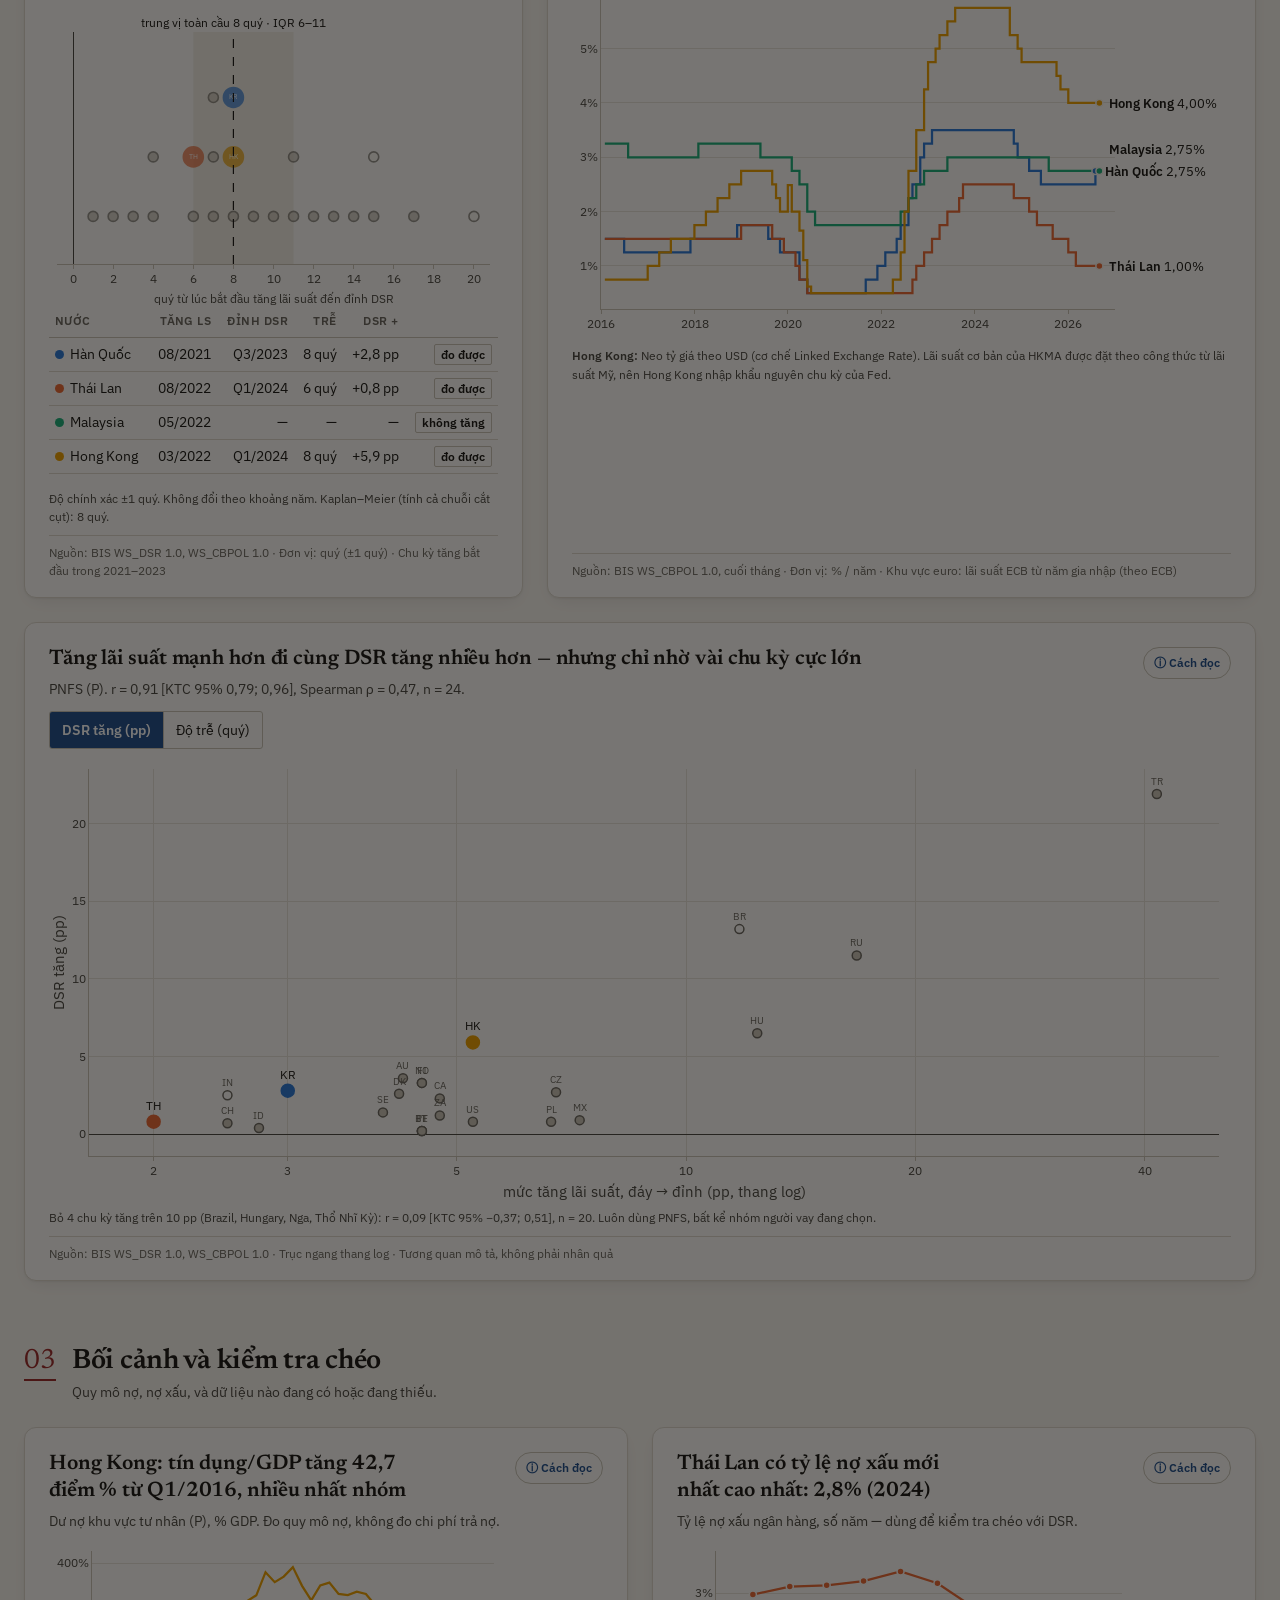
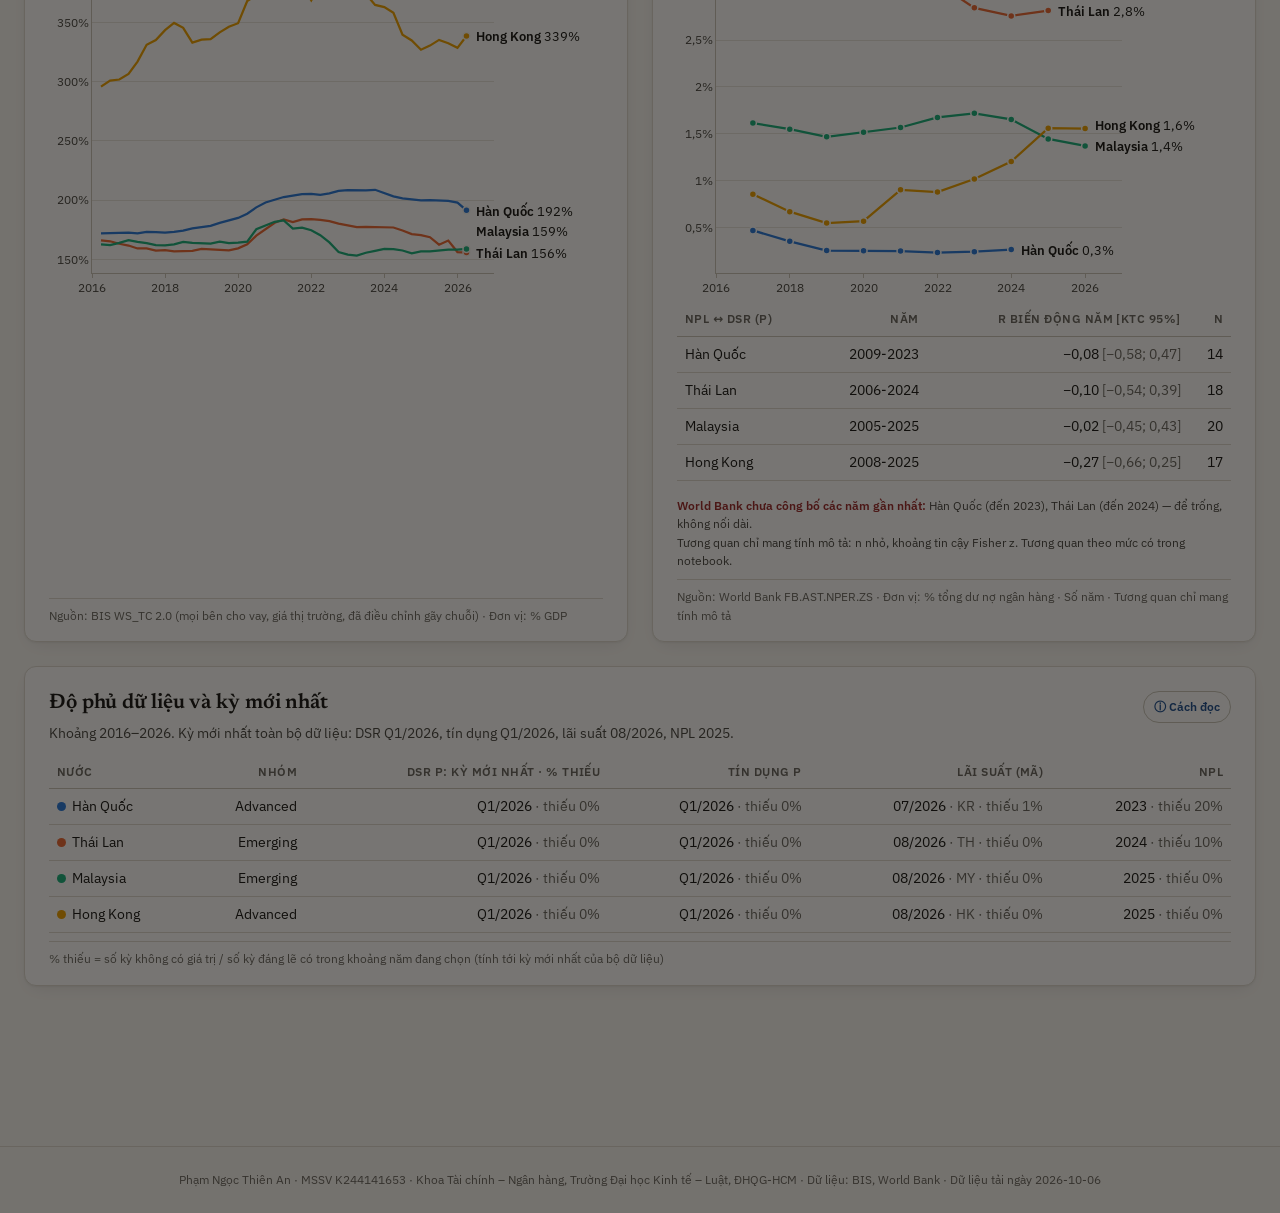
==== commit 890da3da: "ui: depth, motion and clickable country profiles - cards and KPI tiles as raised surfaces with hover" ====
--- a/product/site/index.html
+++ b/product/site/index.html
@@ -29,6 +29,7 @@
 <link rel="modulepreload" href="js/guide.js">
 <link rel="modulepreload" href="js/story.js">
 <link rel="modulepreload" href="js/tour.js">
+<link rel="modulepreload" href="js/country.js">
 <link rel="stylesheet" href="fonts.css">
 <link rel="stylesheet" href="tokens.css">
 <link rel="stylesheet" href="styles.css">
@@ -147,6 +148,7 @@
       <article class="card w5" id="card-map" data-chart="map">
         <header><div><h2 id="t-map">Bản đồ độ lệch DSR</h2><p class="dek" id="d-map"></p></div>
           <button class="howto" type="button" data-guide="map" aria-label="Cách đọc bản đồ">ⓘ Cách đọc</button></header>
+        <p class="map-hint">Bấm vào một nước trên bản đồ để xem hồ sơ dữ liệu</p>
         <div class="plot" id="p-map"><div class="skeleton"></div></div>
         <details class="table-view"><summary>Xem bảng số liệu của bản đồ</summary><div class="tbl-wrap" id="tbl-map"></div></details>
         <footer>Nguồn: BIS WS_DSR 1.0 · Đơn vị: điểm phần trăm (pp) · Xám: không có số liệu DSR · Hong Kong vẽ bằng chấm tròn vì quá nhỏ ở tỉ lệ này</footer>
--- a/product/site/tokens.css
+++ b/product/site/tokens.css
@@ -19,7 +19,13 @@
   /* ---- shape --------------------------------------------------------------- */
   --radius-sm: 2px; --radius: 3px; --radius-lg: 4px; --radius-pill: 999px;
   --rule-strong: 3px;
-  --shadow-pop: 0 8px 24px rgba(26, 24, 20, .14);   /* drawers, popovers, tour only */
+  --shadow-pop: 0 8px 24px rgba(26, 24, 20, .14);   /* drawers, popovers, tour */
+  --radius-card: 12px;
+  --shadow-card: 0 1px 2px rgba(26, 24, 20, .05), 0 6px 20px -6px rgba(26, 24, 20, .10);
+  --shadow-card-hover: 0 2px 4px rgba(26, 24, 20, .06), 0 18px 40px -12px rgba(26, 24, 20, .22);
+  --glow: radial-gradient(1100px 420px at 8% -8%, rgba(31, 78, 140, .07), transparent 60%),
+          radial-gradient(900px 380px at 100% 0%, rgba(156, 43, 43, .05), transparent 55%);
+  --toolbar-bg: rgba(252, 251, 248, .78);
 
   /* ---- z-index scale ------------------------------------------------------- */
   --z-sticky: 10; --z-popover: 20; --z-drawer: 30; --z-tour: 40; --z-toast: 50;
@@ -62,6 +68,11 @@
   --skeleton: #26241f;
   --chart-grid: #2b2925; --chart-axis: #46423a;
   --shadow-pop: 0 8px 24px rgba(0, 0, 0, .55);
+  --shadow-card: 0 1px 0 rgba(255, 255, 255, .04) inset, 0 8px 24px -8px rgba(0, 0, 0, .6);
+  --shadow-card-hover: 0 1px 0 rgba(255, 255, 255, .06) inset, 0 22px 44px -14px rgba(0, 0, 0, .75);
+  --glow: radial-gradient(1100px 420px at 8% -8%, rgba(143, 179, 230, .09), transparent 60%),
+          radial-gradient(900px 380px at 100% 0%, rgba(239, 143, 134, .06), transparent 55%);
+  --toolbar-bg: rgba(27, 26, 23, .78);
 
   --cat-1: #3987e5; --cat-2: #d95926; --cat-3: #199e70; --cat-4: #c98500;
   --cat-5: #d55181; --cat-6: #008300; --cat-7: #9085e9; --cat-8: #e66767;
--- a/product/site/styles.css
+++ b/product/site/styles.css
@@ -414,3 +414,134 @@
 @media (forced-colors: active) {
   .seg button[aria-pressed="true"] { outline: 2px solid CanvasText; }
 }
+
+/* =============================================================================
+   Depth and motion (second review). Motion is for entrances and state changes
+   only, never on data while it is being read; all of it is off for
+   prefers-reduced-motion.
+   ============================================================================= */
+body { background: var(--glow), var(--bg); background-attachment: fixed; }
+
+/* frosted, sticky toolbar that lifts once the page scrolls */
+.filters { background: var(--toolbar-bg); -webkit-backdrop-filter: blur(12px) saturate(1.3); backdrop-filter: blur(12px) saturate(1.3);
+           transition: box-shadow var(--dur) var(--ease); }
+.filters.stuck { box-shadow: 0 8px 24px -14px rgba(26, 24, 20, .35); }
+.top { background: transparent; }
+
+/* cards float on the page */
+.card {
+  background: var(--surface); border: 1px solid var(--rule);
+  border-radius: var(--radius-card); padding: var(--sp-5) var(--sp-5) var(--sp-4); box-shadow: var(--shadow-card);
+  transition: transform 260ms var(--ease), box-shadow 260ms var(--ease), border-color 260ms var(--ease);
+}
+.card:hover { transform: translateY(-3px); box-shadow: var(--shadow-card-hover); border-color: var(--rule-2); }
+.card:focus-within { border-color: var(--rule-2); }
+.grid { gap: var(--sp-5); }
+
+/* KPI tiles */
+.kpis { border: 0; padding: 0; gap: var(--sp-4); }
+.kpi, .kpi:first-child {
+  position: relative; overflow: hidden; padding: var(--sp-4) var(--sp-5); border: 1px solid var(--rule);
+  border-radius: var(--radius-card); background: var(--surface); box-shadow: var(--shadow-card);
+  transition: transform 260ms var(--ease), box-shadow 260ms var(--ease);
+}
+.kpi::before { content: ""; position: absolute; inset: 0 0 auto 0; height: 3px; background: var(--kpi-accent, var(--accent)); }
+.kpi:nth-child(1) { --kpi-accent: var(--accent); }
+.kpi:nth-child(2) { --kpi-accent: linear-gradient(90deg, var(--div-neg-3), var(--div-mid), var(--div-pos-3)); }
+.kpi:nth-child(3) { --kpi-accent: var(--cat-4); }
+.kpi:nth-child(4) { --kpi-accent: var(--kicker); }
+.kpi:hover { transform: translateY(-3px); box-shadow: var(--shadow-card-hover); }
+
+/* section numbers get an accent rule */
+.sec-no { position: relative; padding-bottom: 6px; }
+.sec-no::after { content: ""; position: absolute; left: 0; bottom: 0; height: 2px; width: 100%; background: var(--kicker);
+                 transform-origin: left; transition: transform 700ms var(--ease) 150ms; }
+
+/* scroll reveal: classes are added by JS only when motion is allowed */
+.motion .reveal { opacity: 0; transform: translateY(18px); transition: opacity 650ms var(--ease), transform 650ms var(--ease),
+                  box-shadow 260ms var(--ease); transition-delay: var(--d, 0ms); }
+.motion .reveal.in { opacity: 1; transform: none; }
+.motion .reveal.in:hover { transform: translateY(-3px); transition-delay: 0ms; }
+.motion .dsec .sec-no::after { transform: scaleX(0); }
+.motion .dsec.in .sec-no::after { transform: scaleX(1); }
+
+/* charts draw in left to right the first time they appear; later updates crossfade */
+.motion .plot.draw-in .plot-container { animation: wipe 1100ms var(--ease) both; }
+@keyframes wipe { from { clip-path: inset(0 100% 0 0); } to { clip-path: inset(0 0 0 0); } }
+.motion .plot.refresh .plot-container { animation: soft 380ms var(--ease) both; }
+@keyframes soft { from { opacity: .35; } to { opacity: 1; } }
+
+/* buttons feel tactile */
+.btn, .seg button, .cpick, .howto, .chip, .quick button, .preset {
+  transition: background var(--dur-fast) var(--ease), border-color var(--dur-fast) var(--ease), color var(--dur-fast) var(--ease),
+              transform var(--dur-fast) var(--ease), box-shadow var(--dur-fast) var(--ease); }
+.btn:active, .seg button:active, .cpick:active, .howto:active { transform: translateY(1px) scale(.98); }
+.cpick:hover, .btn.ghost-accent:hover { box-shadow: 0 4px 14px -6px rgba(31, 78, 140, .45); }
+.help-fab { transition: transform var(--dur) var(--ease), box-shadow var(--dur) var(--ease); }
+.help-fab:hover { transform: translateY(-2px) rotate(-8deg); }
+.preset:hover { transform: translateY(-3px); box-shadow: var(--shadow-card-hover); }
+
+/* the map invites a click */
+#p-map .choroplethlocation, #p-map .scattergeo .point { cursor: pointer; }
+.map-hint { display: inline-flex; align-items: center; gap: 8px; font-size: var(--fs-xs); font-weight: 600; color: var(--accent); margin: 0 0 var(--sp-2); }
+.map-hint::before { content: ""; width: 8px; height: 8px; border-radius: 50%; background: var(--accent); animation: pulse 2s infinite; }
+@keyframes pulse { 0% { box-shadow: 0 0 0 0 rgba(31, 78, 140, .5); } 70% { box-shadow: 0 0 0 9px rgba(31, 78, 140, 0); } 100% { box-shadow: 0 0 0 0 rgba(31, 78, 140, 0); } }
+#tbl-map tr[data-iso] { cursor: pointer; }
+#tbl-map tr[data-iso]:hover td, #tbl-map tr[data-iso]:focus-visible td { background: var(--surface-2); }
+
+/* ---------------------------------------------------------------- country profile drawer */
+.cprof-scrim { position: fixed; inset: 0; z-index: calc(var(--z-drawer) + 1); background: rgba(10, 9, 7, .38);
+               opacity: 0; transition: opacity 280ms var(--ease); }
+.cprof-scrim.open { opacity: 1; }
+.cprof {
+  position: fixed; top: 0; right: 0; bottom: 0; z-index: calc(var(--z-drawer) + 2); width: min(460px, 100vw);
+  background: var(--surface); border-left: 1px solid var(--rule-2); box-shadow: -24px 0 60px -20px rgba(10, 9, 7, .45);
+  display: flex; flex-direction: column; transform: translateX(104%); visibility: hidden;
+  transition: transform 380ms cubic-bezier(.2, .8, .2, 1), visibility 0s linear 380ms;
+}
+.cprof.open { transform: none; visibility: visible; transition: transform 380ms cubic-bezier(.2, .8, .2, 1); }
+.cprof-head { padding: var(--sp-5) 64px var(--sp-4) var(--sp-5); border-bottom: 1px solid var(--rule); position: relative; overflow: hidden; }
+.cprof-head::after { content: ""; position: absolute; inset: auto 0 0 0; height: 4px; background: var(--cprof-color, var(--accent)); }
+.cprof-head h2 { margin: 6px 0 0; font: 600 30px/1.1 var(--font-head); letter-spacing: -.015em; }
+.cprof-head .sub { margin: 6px 0 0; font-size: var(--fs-sm); color: var(--ink-2); }
+.cprof-head .iconbtn { position: absolute; top: var(--sp-4); right: var(--sp-4); }
+.cprof-body { overflow-y: auto; padding: var(--sp-4) var(--sp-5) var(--sp-6); display: grid; gap: var(--sp-5); flex: 1; }
+.cprof-hero { display: grid; grid-template-columns: 1fr 1fr; gap: var(--sp-3); }
+.cprof-stat { background: var(--bg); border: 1px solid var(--rule); border-radius: 10px; padding: var(--sp-3) var(--sp-4); }
+.cprof-stat .k { font: 600 11px/1.3 var(--font-ui); text-transform: uppercase; letter-spacing: .06em; color: var(--muted); }
+.cprof-stat .v { font: 500 30px/1.1 var(--font-head); margin-top: 6px; font-variant-numeric: lining-nums tabular-nums; }
+.cprof-stat .v small { font-size: 15px; color: var(--ink-2); margin-left: 3px; }
+.cprof-stat .v .delta { font: 600 14px/1 var(--font-ui); margin-right: 4px; vertical-align: 5px; }
+.cprof-stat .v .delta.up { color: var(--div-pos-4); }
+.cprof-stat .v .delta.down { color: var(--div-neg-4); }
+.cprof-stat .s { font-size: var(--fs-xs); color: var(--ink-2); margin-top: 2px; }
+.cprof-spark { height: 160px; }
+.cprof h3 { font: 600 var(--fs-xs)/1.3 var(--font-ui); text-transform: uppercase; letter-spacing: .07em; color: var(--muted); margin: 0 0 var(--sp-2); }
+.cprof dl { display: grid; grid-template-columns: auto 1fr; gap: 7px var(--sp-4); margin: 0; font-size: var(--fs-sm); }
+.cprof dt { color: var(--ink-2); }
+.cprof dd { margin: 0; text-align: right; font-weight: 600; }
+.cprof dd.na { color: var(--muted); font-weight: 400; }
+.cprof .note-box { font-size: var(--fs-sm); color: var(--ink-2); background: var(--accent-soft); border-radius: 8px; padding: var(--sp-3) var(--sp-4); }
+.cprof-actions { display: flex; gap: var(--sp-2); padding: var(--sp-4) var(--sp-5); border-top: 1px solid var(--rule); background: var(--surface); }
+.cprof-actions .btn { flex: 1; min-height: 44px; }
+.motion .cprof.open .cprof-body > * { animation: rise 520ms var(--ease) both; }
+.motion .cprof.open .cprof-body > *:nth-child(2) { animation-delay: 70ms; }
+.motion .cprof.open .cprof-body > *:nth-child(3) { animation-delay: 140ms; }
+.motion .cprof.open .cprof-body > *:nth-child(4) { animation-delay: 210ms; }
+.motion .cprof.open .cprof-body > *:nth-child(5) { animation-delay: 280ms; }
+@keyframes rise { from { opacity: 0; transform: translateY(12px); } to { opacity: 1; transform: none; } }
+
+@media (max-width: 760px) {
+  /* backdrop-filter would make the fixed filter drawer inside the toolbar relative to it */
+  .filters { -webkit-backdrop-filter: none; backdrop-filter: none; background: var(--surface); }
+  .cprof { top: auto; left: 0; width: 100vw; max-height: 88vh; border-left: 0; border-top: 1px solid var(--rule-2);
+           border-radius: 18px 18px 0 0; transform: translateY(104%); }
+  .card { padding: var(--sp-4); }
+  .kpi, .kpi:first-child { padding: var(--sp-3); }
+  .grid { gap: var(--sp-4); }
+}
+@media (prefers-reduced-motion: reduce) {
+  .card:hover, .kpi:hover, .preset:hover, .help-fab:hover, .btn:active, .seg button:active { transform: none; }
+  .map-hint::before { animation: none; }
+  .cprof, .cprof.open, .cprof-scrim { transition: none; }
+}
